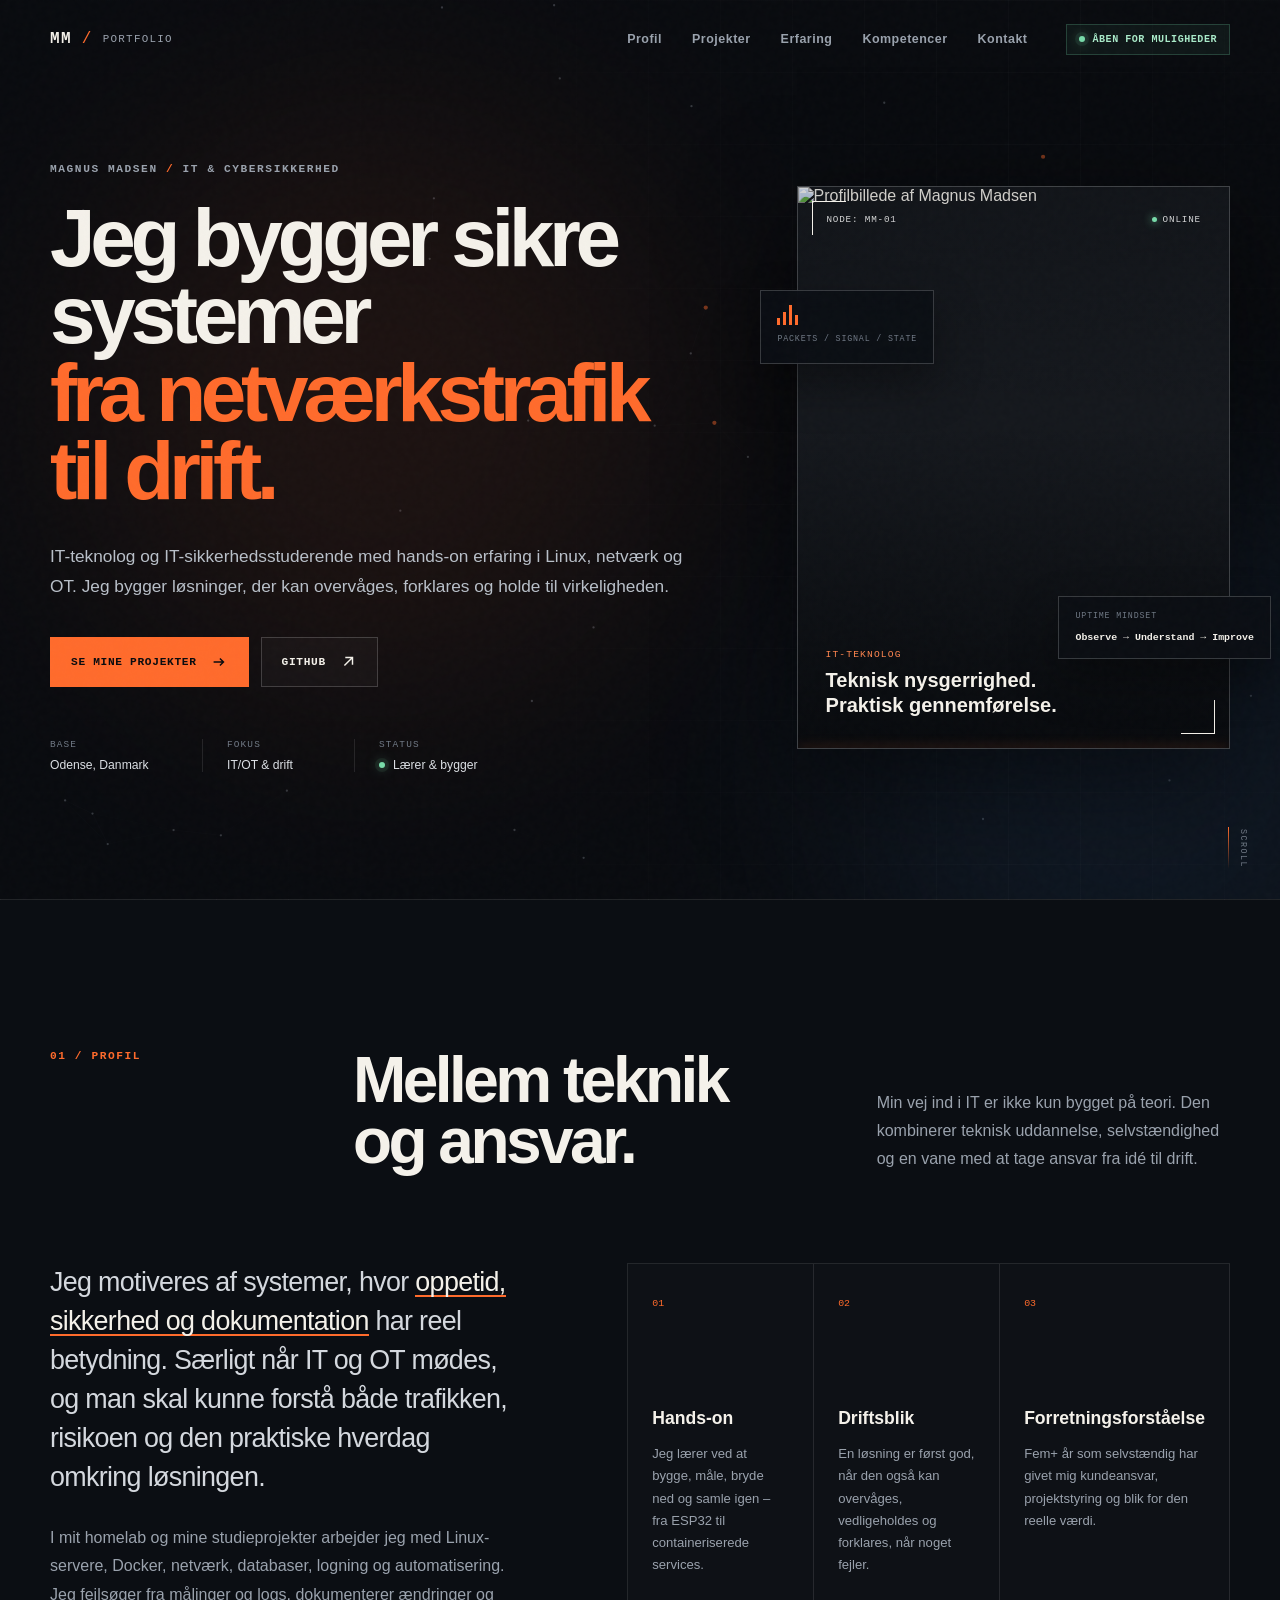
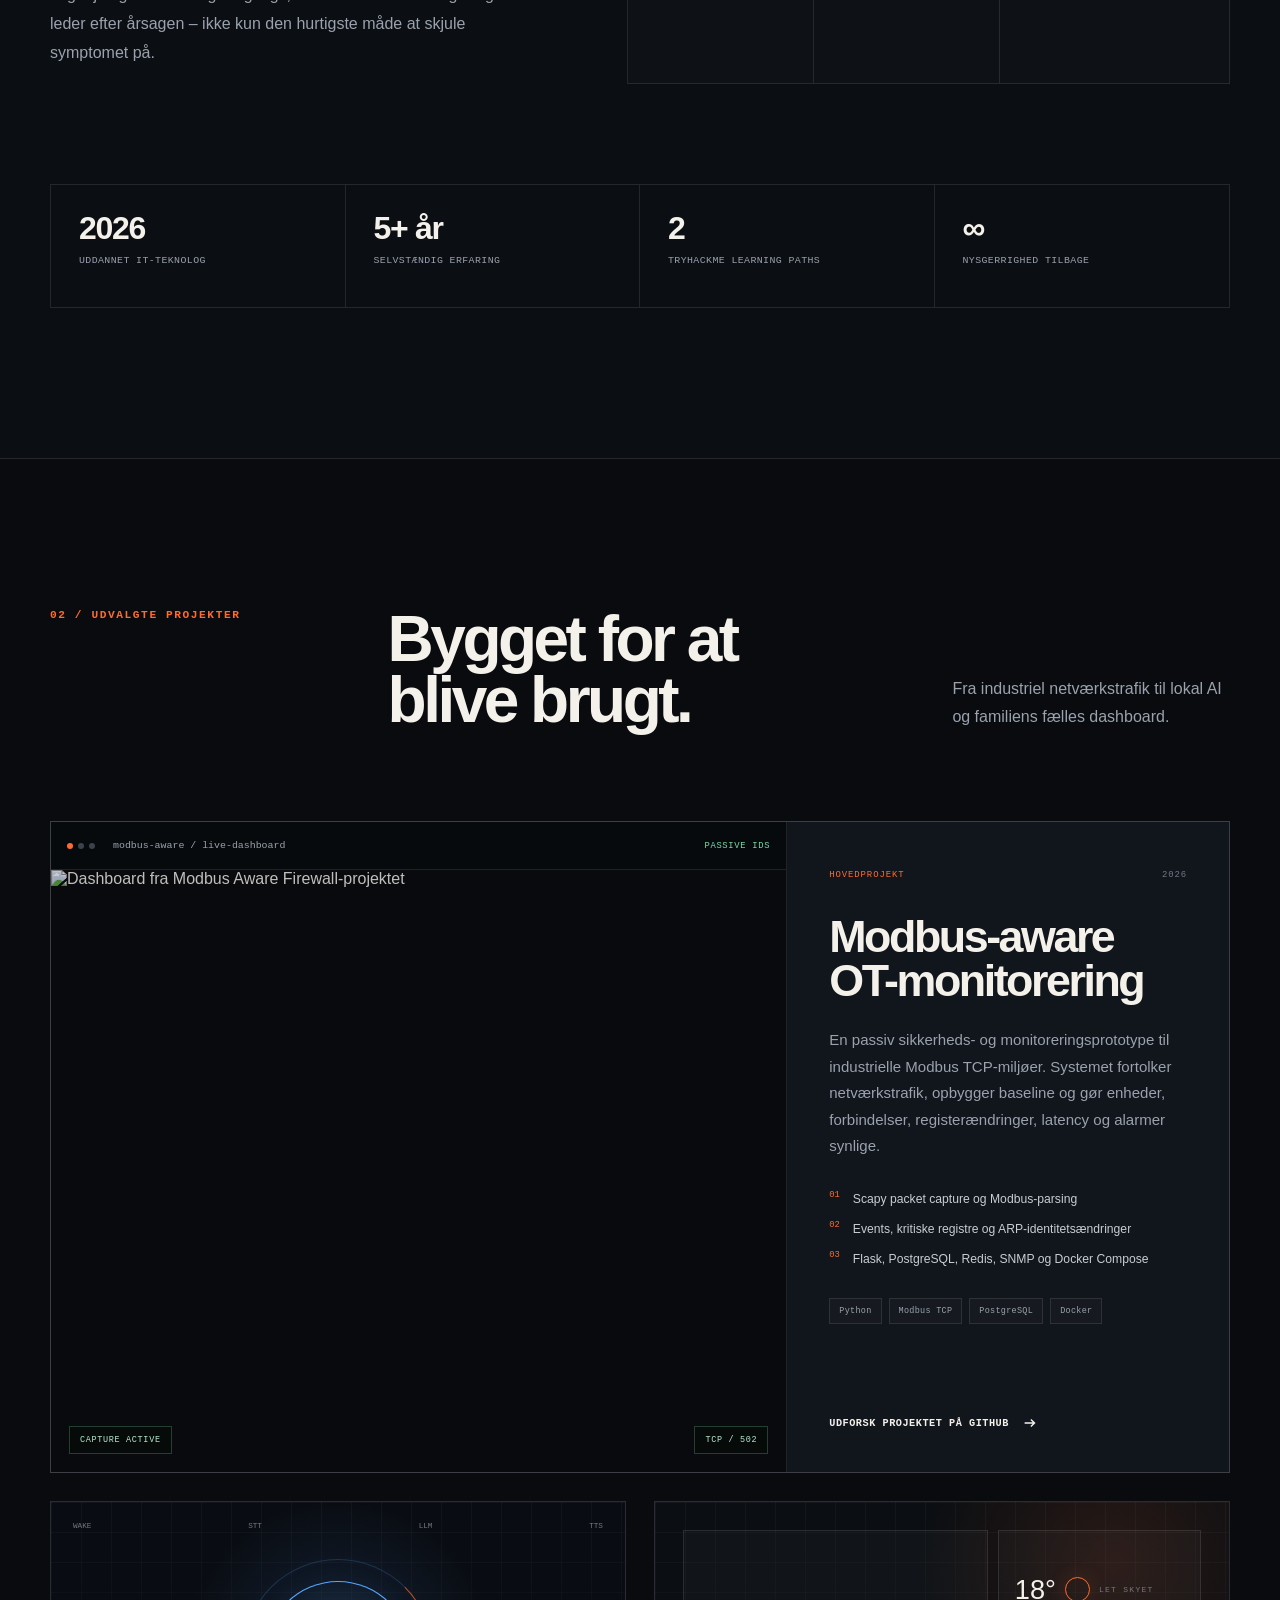
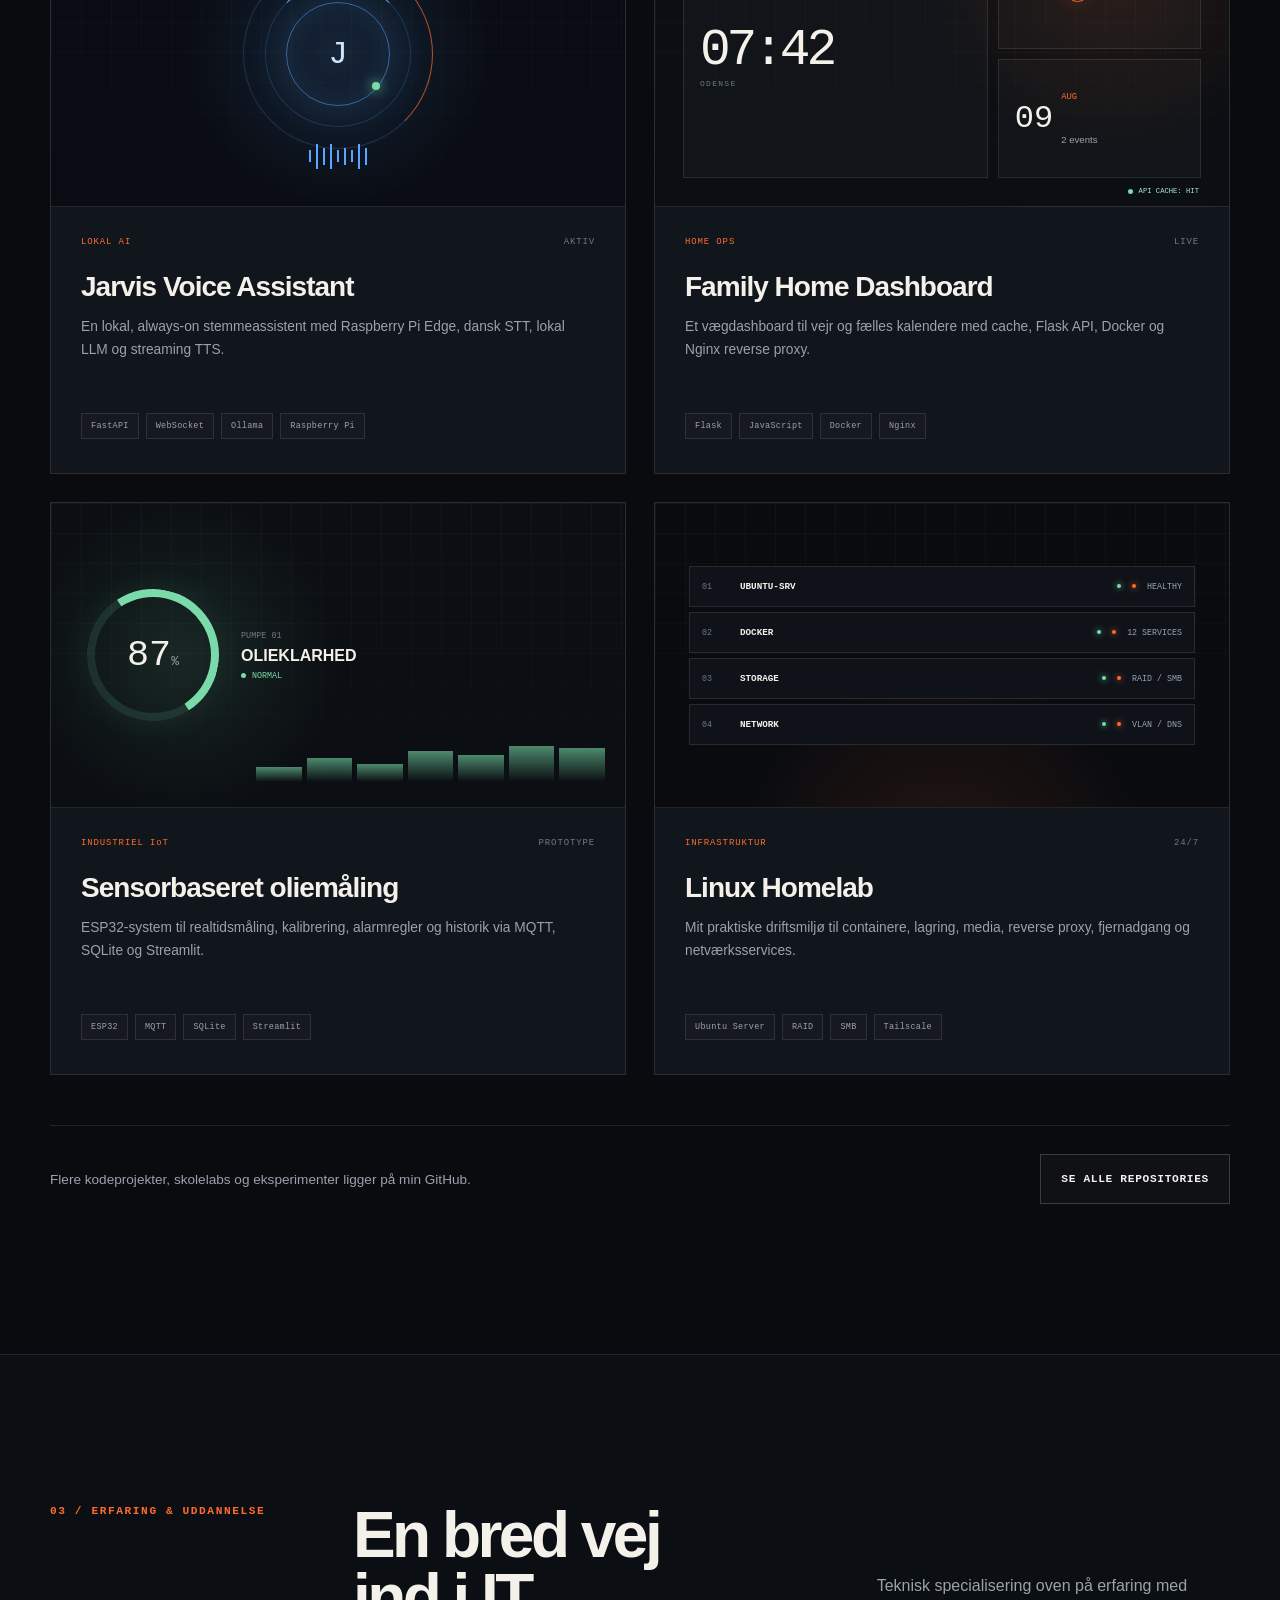
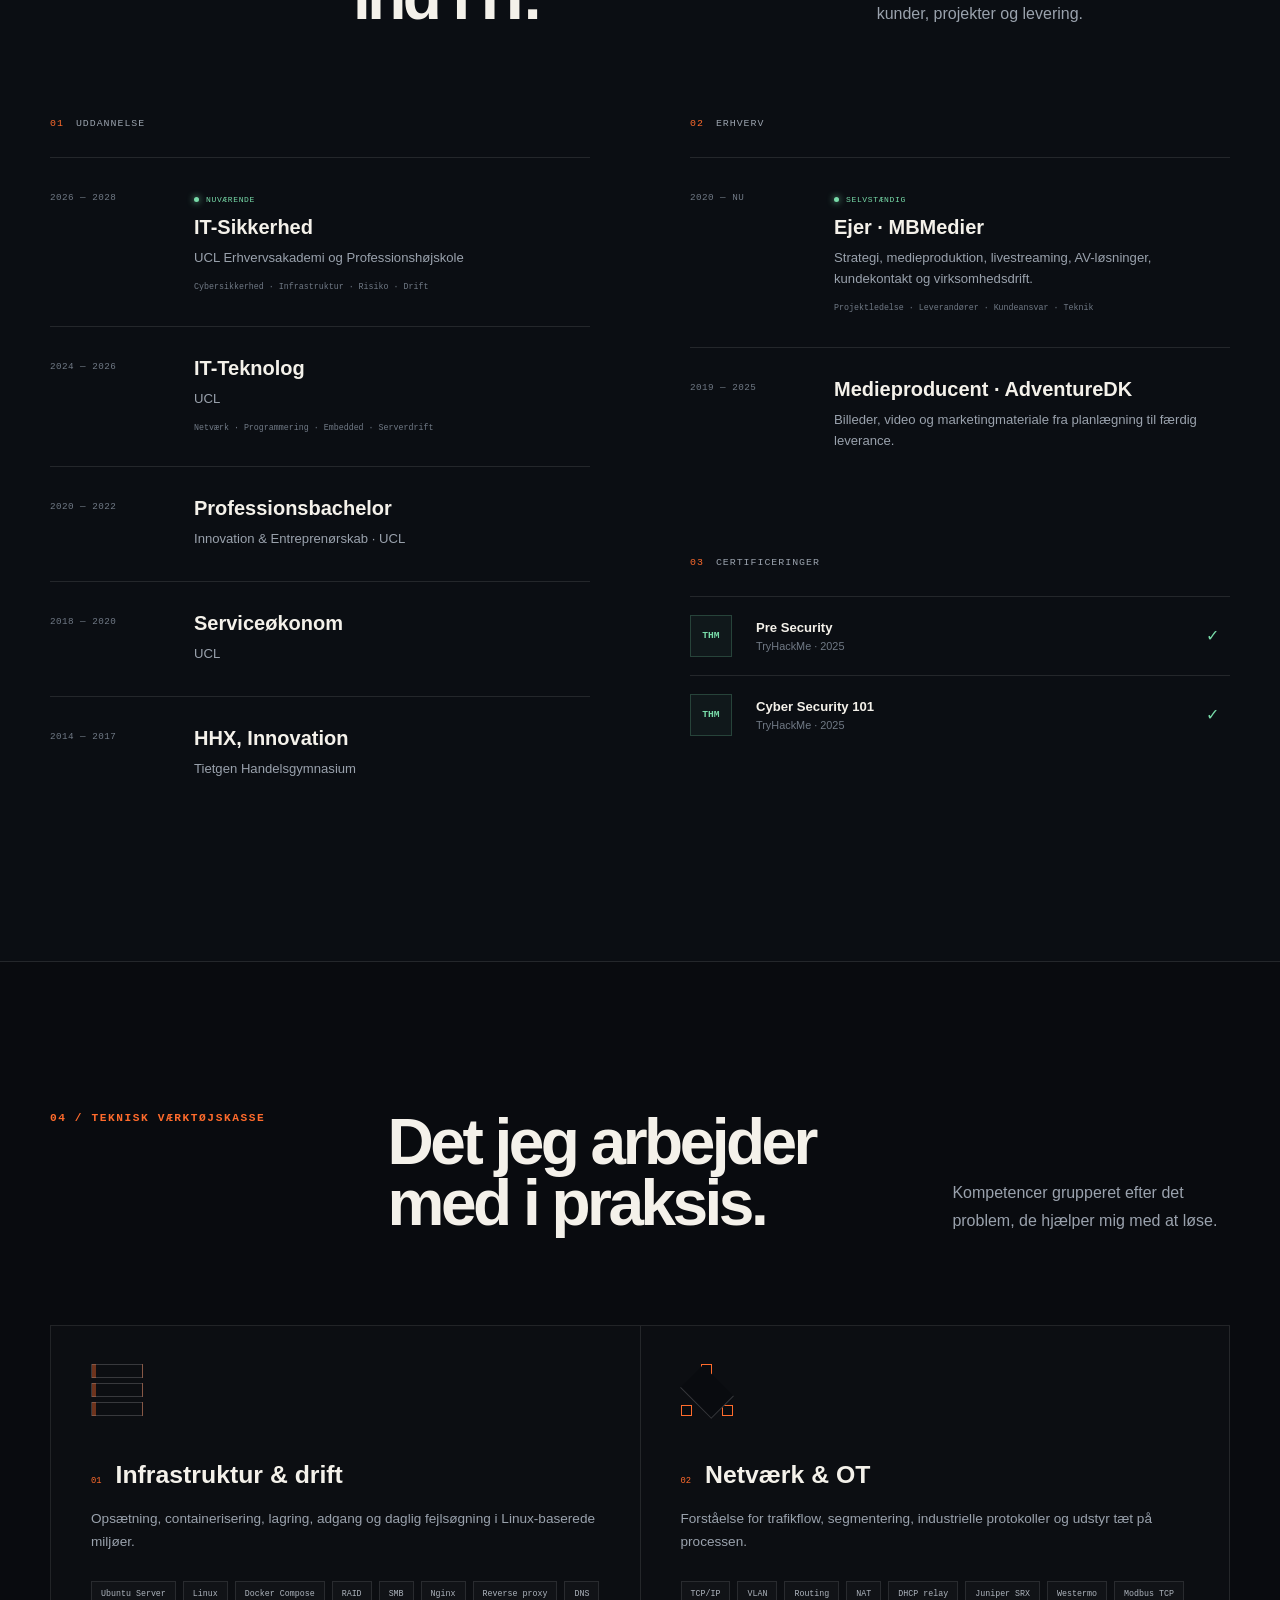
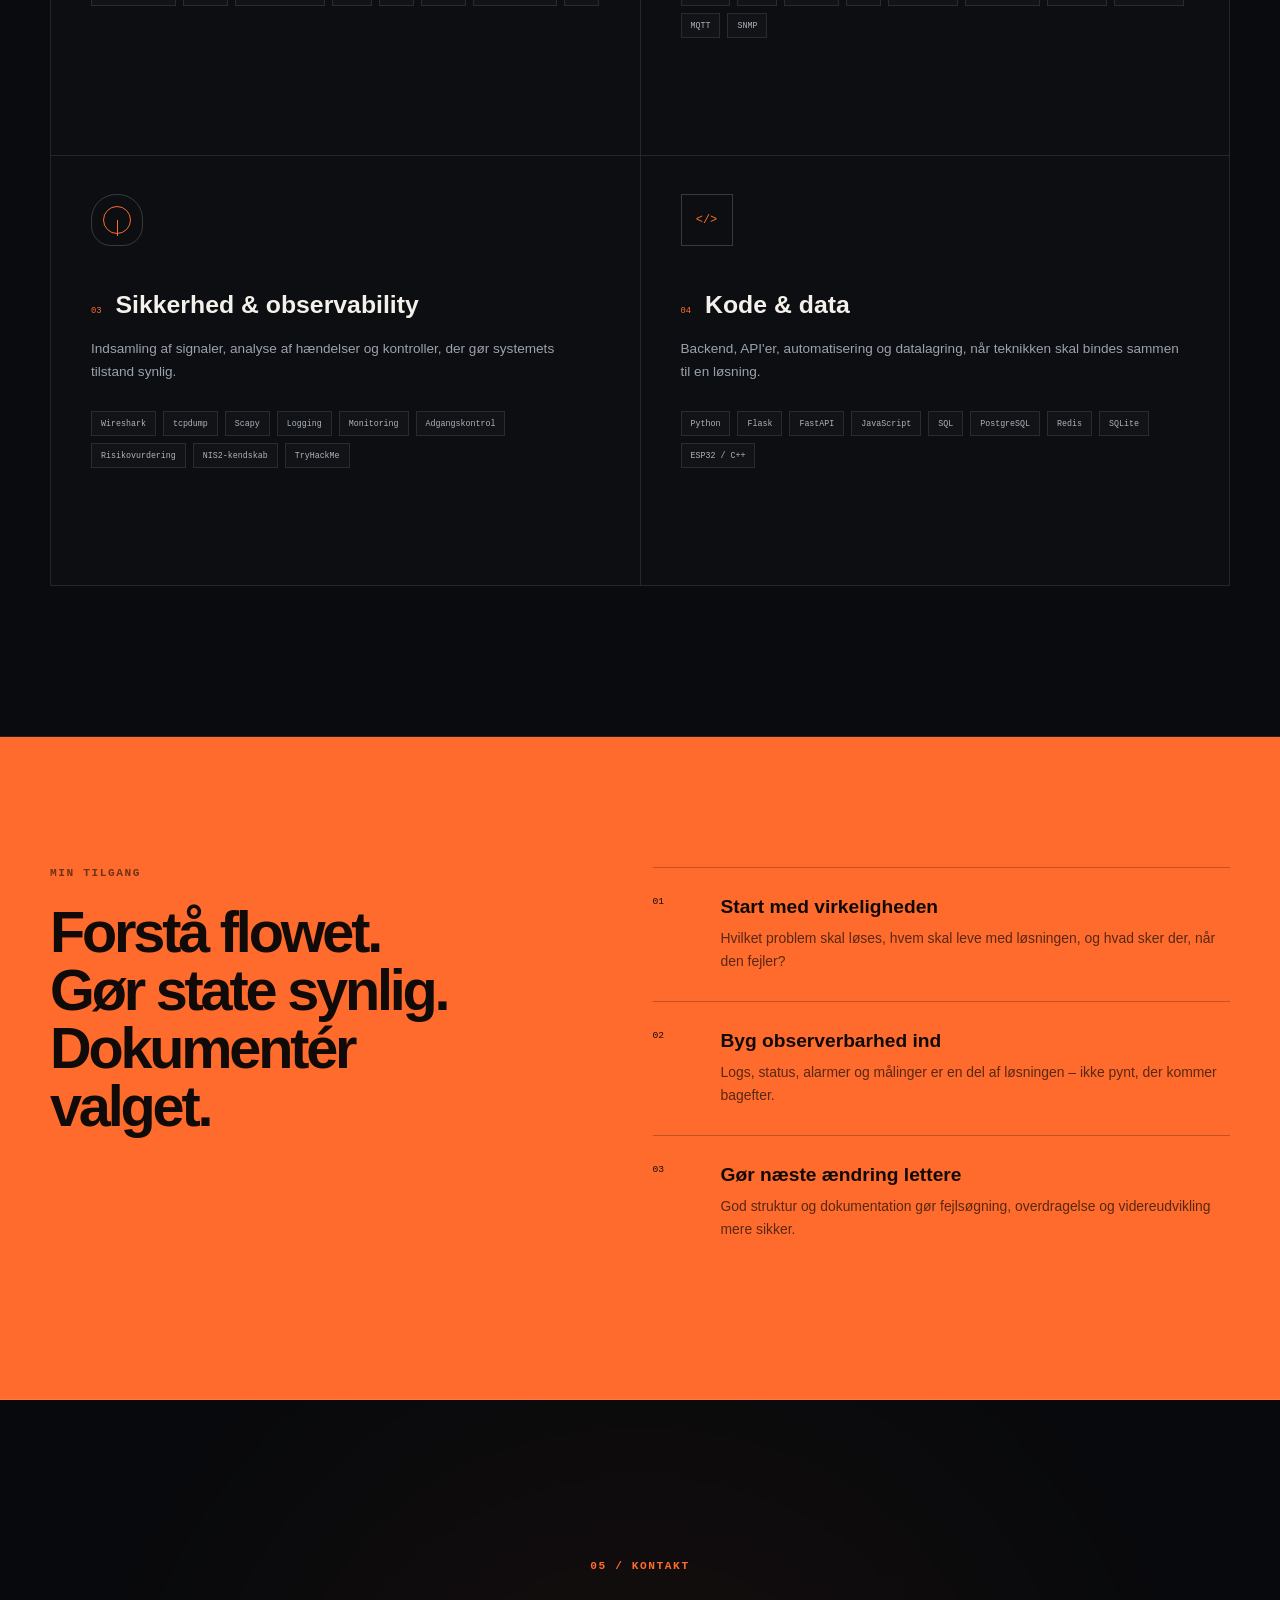
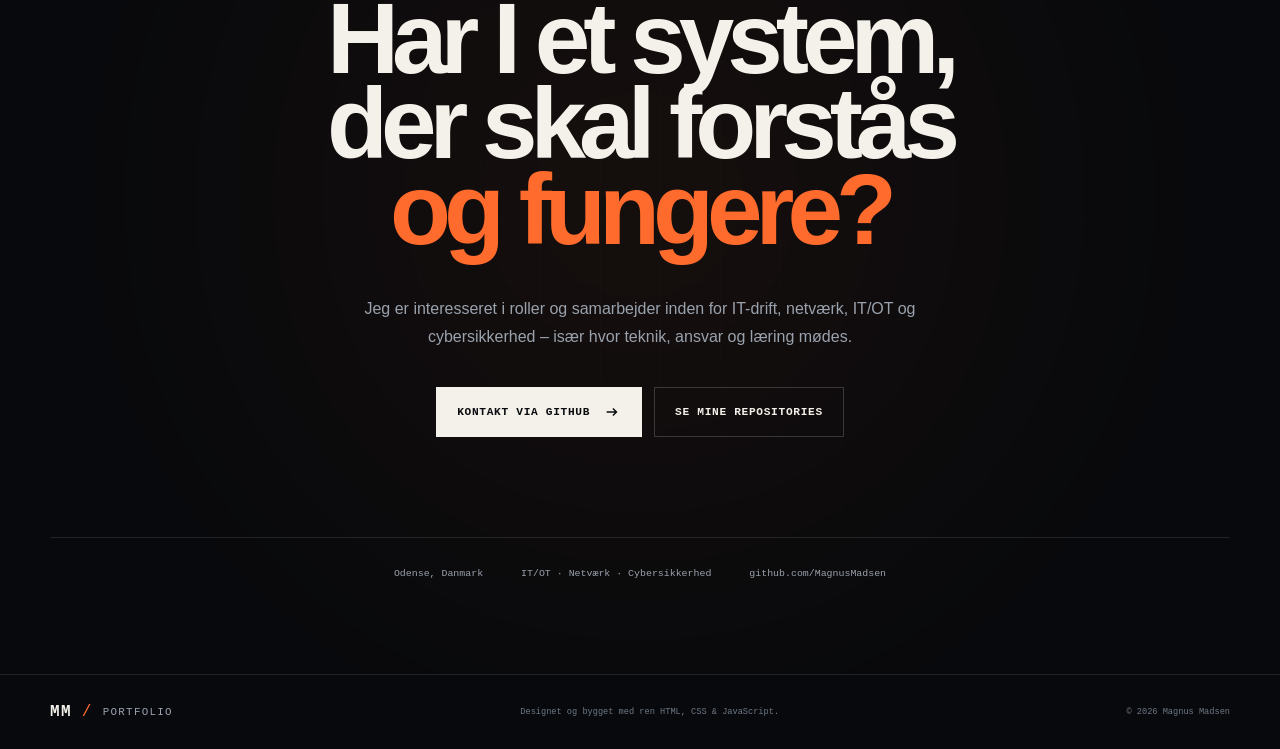
==== index.html @ da411fc3 "Byg første version af CV-portfolio" ====
<!doctype html>
<html lang="da">
  <head>
    <meta charset="UTF-8">
    <meta name="viewport" content="width=device-width, initial-scale=1.0">
    <meta name="theme-color" content="#090b0f">
    <meta name="description" content="Magnus Madsen er IT-teknolog og IT-sikkerhedsstuderende med fokus på IT/OT, netværk, Linux-drift og cybersikkerhed.">
    <meta name="author" content="Magnus Mathias Bøg Madsen">
    <meta name="robots" content="index, follow">
    <meta property="og:type" content="website">
    <meta property="og:locale" content="da_DK">
    <meta property="og:title" content="Magnus Madsen | IT, OT & Cybersikkerhed">
    <meta property="og:description" content="Praktisk erfaring med sikre systemer, netværk, Linux-drift, Docker og OT-monitorering.">
    <meta property="og:url" content="https://magnusmadsen.github.io/">
    <meta property="og:image" content="https://avatars.githubusercontent.com/u/40494689?v=4">
    <title>Magnus Madsen | IT, OT & Cybersikkerhed</title>
    <link rel="canonical" href="https://magnusmadsen.github.io/">
    <link rel="icon" href="favicon.svg" type="image/svg+xml">
    <link rel="manifest" href="site.webmanifest">
    <link rel="stylesheet" href="assets/css/styles.css">
    <script>document.documentElement.classList.add('js');</script>
    <script src="assets/js/main.js" defer></script>
    <script type="application/ld+json">
      {"@context":"https://schema.org","@type":"Person","name":"Magnus Mathias Bøg Madsen","url":"https://magnusmadsen.github.io/","image":"https://avatars.githubusercontent.com/u/40494689?v=4","homeLocation":{"@type":"Place","name":"Odense, Danmark"},"jobTitle":"IT-teknolog og IT-sikkerhedsstuderende","sameAs":["https://github.com/MagnusMadsen"],"knowsAbout":["IT-sikkerhed","IT/OT","Linux","Netværk","Docker","Modbus TCP","Python"]}
    </script>
  </head>
  <body>
    <a class="skip-link" href="#main-content">Gå til indhold</a>
    <div class="page-noise" aria-hidden="true"></div>
    <header class="site-header" data-header>
      <div class="shell header-inner">
        <a class="brand" href="#top" aria-label="Magnus Madsen – tilbage til toppen">
          <span class="brand-mark">MM</span><span class="brand-divider">/</span><span class="brand-label">PORTFOLIO</span>
        </a>
        <nav class="desktop-nav" aria-label="Primær navigation">
          <a href="#profil">Profil</a><a href="#projekter">Projekter</a><a href="#erfaring">Erfaring</a><a href="#kompetencer">Kompetencer</a><a href="#kontakt">Kontakt</a>
        </nav>
        <div class="header-status" aria-label="Status: Åben for relevante muligheder"><span class="status-dot"></span>Åben for muligheder</div>
        <button class="nav-toggle" type="button" aria-label="Åbn menu" aria-expanded="false" aria-controls="mobile-navigation"><span></span><span></span></button>
      </div>
      <nav class="mobile-nav" id="mobile-navigation" aria-label="Mobilnavigation">
        <a href="#profil"><span>01</span> Profil</a><a href="#projekter"><span>02</span> Projekter</a><a href="#erfaring"><span>03</span> Erfaring</a><a href="#kompetencer"><span>04</span> Kompetencer</a><a href="#kontakt"><span>05</span> Kontakt</a>
      </nav>
    </header>

    <main id="main-content">
      <section class="hero" id="top" aria-labelledby="hero-title">
        <canvas class="network-canvas" id="networkCanvas" aria-hidden="true"></canvas>
        <div class="hero-glow hero-glow-one" aria-hidden="true"></div><div class="hero-glow hero-glow-two" aria-hidden="true"></div>
        <div class="shell hero-grid">
          <div class="hero-copy">
            <p class="eyebrow reveal">MAGNUS MADSEN <span>/</span> IT & CYBERSIKKERHED</p>
            <h1 id="hero-title" class="reveal">Jeg bygger sikre systemer <span>fra netværkstrafik til drift.</span></h1>
            <p class="hero-lead reveal">IT-teknolog og IT-sikkerhedsstuderende med hands-on erfaring i Linux, netværk og OT. Jeg bygger løsninger, der kan overvåges, forklares og holde til virkeligheden.</p>
            <div class="hero-actions reveal">
              <a class="button button-primary" href="#projekter">Se mine projekter <svg viewBox="0 0 20 20" aria-hidden="true"><path d="M4 10h11M11 6l4 4-4 4"/></svg></a>
              <a class="button button-ghost" href="https://github.com/MagnusMadsen" target="_blank" rel="noopener noreferrer">GitHub <svg viewBox="0 0 20 20" aria-hidden="true"><path d="M7 5h8v8M15 5 6 14"/></svg></a>
            </div>
            <dl class="hero-facts reveal">
              <div><dt>BASE</dt><dd>Odense, Danmark</dd></div>
              <div><dt>FOKUS</dt><dd>IT/OT & drift</dd></div>
              <div><dt>STATUS</dt><dd><span class="status-dot"></span> Lærer & bygger</dd></div>
            </dl>
          </div>
          <div class="hero-visual reveal" data-tilt>
            <div class="portrait-frame">
              <div class="portrait-corners" aria-hidden="true"></div>
              <img src="https://avatars.githubusercontent.com/u/40494689?v=4" width="900" height="1200" alt="Profilbillede af Magnus Madsen">
              <div class="portrait-scan" aria-hidden="true"></div>
              <div class="portrait-topline"><span>NODE: MM-01</span><span class="online"><i></i> ONLINE</span></div>
              <div class="portrait-caption"><span>IT-TEKNOLOG</span><strong>Teknisk nysgerrighed.<br>Praktisk gennemførelse.</strong></div>
            </div>
            <div class="floating-card card-uptime" aria-hidden="true"><span>UPTIME MINDSET</span><strong>Observe → Understand → Improve</strong></div>
            <div class="floating-card card-signal" aria-hidden="true"><span class="signal-bars"><i></i><i></i><i></i><i></i></span><small>PACKETS / SIGNAL / STATE</small></div>
          </div>
        </div>
        <a class="scroll-cue" href="#profil" aria-label="Fortsæt til profil"><span>SCROLL</span><i></i></a>
      </section>

      <section class="section profile-section" id="profil" aria-labelledby="profile-title">
        <div class="shell">
          <div class="section-heading reveal">
            <p class="section-index">01 / PROFIL</p><h2 id="profile-title">Mellem teknik<br>og ansvar.</h2><p>Min vej ind i IT er ikke kun bygget på teori. Den kombinerer teknisk uddannelse, selvstændighed og en vane med at tage ansvar fra idé til drift.</p>
          </div>
          <div class="profile-layout">
            <div class="profile-statement reveal">
              <p class="large-copy">Jeg motiveres af systemer, hvor <em>oppetid, sikkerhed og dokumentation</em> har reel betydning. Særligt når IT og OT mødes, og man skal kunne forstå både trafikken, risikoen og den praktiske hverdag omkring løsningen.</p>
              <p>I mit homelab og mine studieprojekter arbejder jeg med Linux-servere, Docker, netværk, databaser, logning og automatisering. Jeg fejlsøger fra målinger og logs, dokumenterer ændringer og leder efter årsagen – ikke kun den hurtigste måde at skjule symptomet på.</p>
            </div>
            <div class="value-grid">
              <article class="value-card reveal"><span class="value-number">01</span><h3>Hands-on</h3><p>Jeg lærer ved at bygge, måle, bryde ned og samle igen – fra ESP32 til containeriserede services.</p></article>
              <article class="value-card reveal"><span class="value-number">02</span><h3>Driftsblik</h3><p>En løsning er først god, når den også kan overvåges, vedligeholdes og forklares, når noget fejler.</p></article>
              <article class="value-card reveal"><span class="value-number">03</span><h3>Forretningsforståelse</h3><p>Fem+ år som selvstændig har givet mig kundeansvar, projektstyring og blik for den reelle værdi.</p></article>
            </div>
          </div>
          <dl class="signal-strip reveal" aria-label="Nøgletal">
            <div><dt>2026</dt><dd>Uddannet IT-teknolog</dd></div><div><dt>5+ år</dt><dd>Selvstændig erfaring</dd></div><div><dt>2</dt><dd>TryHackMe learning paths</dd></div><div><dt>∞</dt><dd>Nysgerrighed tilbage</dd></div>
          </dl>
        </div>
      </section>

      <section class="section projects-section" id="projekter" aria-labelledby="projects-title">
        <div class="shell">
          <div class="section-heading compact reveal"><p class="section-index">02 / UDVALGTE PROJEKTER</p><h2 id="projects-title">Bygget for at<br>blive brugt.</h2><p>Fra industriel netværkstrafik til lokal AI og familiens fælles dashboard.</p></div>
          <article class="featured-project reveal">
            <div class="featured-preview">
              <div class="preview-toolbar"><span><i></i><i></i><i></i></span><code>modbus-aware / live-dashboard</code><small>PASSIVE IDS</small></div>
              <img src="https://raw.githubusercontent.com/MagnusMadsen/Modbus_aware_firewall/main/docs/images/dashboard_overview.png" alt="Dashboard fra Modbus Aware Firewall-projektet" loading="lazy">
              <div class="preview-overlay" aria-hidden="true"><span>CAPTURE ACTIVE</span><span>TCP / 502</span></div>
            </div>
            <div class="featured-copy">
              <div class="project-meta"><span>HOVEDPROJEKT</span><span>2026</span></div>
              <h3>Modbus-aware<br>OT-monitorering</h3>
              <p>En passiv sikkerheds- og monitoreringsprototype til industrielle Modbus TCP-miljøer. Systemet fortolker netværkstrafik, opbygger baseline og gør enheder, forbindelser, registerændringer, latency og alarmer synlige.</p>
              <ul class="project-highlights"><li><span>01</span> Scapy packet capture og Modbus-parsing</li><li><span>02</span> Events, kritiske registre og ARP-identitetsændringer</li><li><span>03</span> Flask, PostgreSQL, Redis, SNMP og Docker Compose</li></ul>
              <div class="tag-row" aria-label="Teknologier"><span>Python</span><span>Modbus TCP</span><span>PostgreSQL</span><span>Docker</span></div>
              <a class="text-link" href="https://github.com/MagnusMadsen/Modbus_aware_firewall" target="_blank" rel="noopener noreferrer">Udforsk projektet på GitHub <svg viewBox="0 0 20 20" aria-hidden="true"><path d="M4 10h11M11 6l4 4-4 4"/></svg></a>
            </div>
          </article>

          <div class="project-grid">
            <article class="project-card project-jarvis reveal" data-tilt>
              <div class="project-visual jarvis-visual" aria-hidden="true"><div class="jarvis-core"><span>J</span><i></i></div><div class="waveform"><i></i><i></i><i></i><i></i><i></i><i></i><i></i><i></i><i></i></div><div class="flow-labels"><span>WAKE</span><span>STT</span><span>LLM</span><span>TTS</span></div></div>
              <div class="project-card-copy"><div class="project-meta"><span>LOKAL AI</span><span>AKTIV</span></div><h3>Jarvis Voice Assistant</h3><p>En lokal, always-on stemmeassistent med Raspberry Pi Edge, dansk STT, lokal LLM og streaming TTS.</p><div class="tag-row"><span>FastAPI</span><span>WebSocket</span><span>Ollama</span><span>Raspberry Pi</span></div></div>
            </article>
            <article class="project-card project-dashboard reveal" data-tilt>
              <div class="project-visual dashboard-visual" aria-hidden="true"><div class="mini-time"><strong>07:42</strong><span>ODENSE</span></div><div class="mini-weather"><span>18°</span><i></i><small>LET SKYET</small></div><div class="mini-calendar"><b>09</b><span>AUG</span><em>2 events</em></div><div class="mini-status"><i></i> API CACHE: HIT</div></div>
              <div class="project-card-copy"><div class="project-meta"><span>HOME OPS</span><span>LIVE</span></div><h3>Family Home Dashboard</h3><p>Et vægdashboard til vejr og fælles kalendere med cache, Flask API, Docker og Nginx reverse proxy.</p><div class="tag-row"><span>Flask</span><span>JavaScript</span><span>Docker</span><span>Nginx</span></div></div>
            </article>
            <article class="project-card project-sensor reveal" data-tilt>
              <div class="project-visual sensor-visual" aria-hidden="true"><div class="sensor-ring"><span>87<small>%</small></span></div><div class="sensor-copy"><small>PUMPE 01</small><strong>OLIEKLARHED</strong><em><i></i> NORMAL</em></div><div class="sensor-chart"><i></i><i></i><i></i><i></i><i></i><i></i><i></i></div></div>
              <div class="project-card-copy"><div class="project-meta"><span>INDUSTRIEL IoT</span><span>PROTOTYPE</span></div><h3>Sensorbaseret oliemåling</h3><p>ESP32-system til realtidsmåling, kalibrering, alarmregler og historik via MQTT, SQLite og Streamlit.</p><div class="tag-row"><span>ESP32</span><span>MQTT</span><span>SQLite</span><span>Streamlit</span></div></div>
            </article>
            <article class="project-card project-homelab reveal" data-tilt>
              <div class="project-visual homelab-visual" aria-hidden="true"><div class="rack-row"><span>01</span><b>UBUNTU-SRV</b><i></i><i></i><em>HEALTHY</em></div><div class="rack-row"><span>02</span><b>DOCKER</b><i></i><i></i><em>12 SERVICES</em></div><div class="rack-row"><span>03</span><b>STORAGE</b><i></i><i></i><em>RAID / SMB</em></div><div class="rack-row"><span>04</span><b>NETWORK</b><i></i><i></i><em>VLAN / DNS</em></div></div>
              <div class="project-card-copy"><div class="project-meta"><span>INFRASTRUKTUR</span><span>24/7</span></div><h3>Linux Homelab</h3><p>Mit praktiske driftsmiljø til containere, lagring, media, reverse proxy, fjernadgang og netværksservices.</p><div class="tag-row"><span>Ubuntu Server</span><span>RAID</span><span>SMB</span><span>Tailscale</span></div></div>
            </article>
          </div>
          <div class="projects-footer reveal"><p>Flere kodeprojekter, skolelabs og eksperimenter ligger på min GitHub.</p><a class="button button-ghost" href="https://github.com/MagnusMadsen?tab=repositories" target="_blank" rel="noopener noreferrer">Se alle repositories</a></div>
        </div>
      </section>

      <section class="section experience-section" id="erfaring" aria-labelledby="experience-title">
        <div class="shell">
          <div class="section-heading reveal"><p class="section-index">03 / ERFARING & UDDANNELSE</p><h2 id="experience-title">En bred vej<br>ind i IT.</h2><p>Teknisk specialisering oven på erfaring med kunder, projekter og levering.</p></div>
          <div class="timeline-layout">
            <div class="timeline-column">
              <div class="timeline-label reveal"><span>01</span> UDDANNELSE</div>
              <article class="timeline-item current reveal"><div class="timeline-date">2026 — 2028</div><div><span class="current-badge"><i></i> NUVÆRENDE</span><h3>IT-Sikkerhed</h3><p>UCL Erhvervsakademi og Professionshøjskole</p><small>Cybersikkerhed · Infrastruktur · Risiko · Drift</small></div></article>
              <article class="timeline-item reveal"><div class="timeline-date">2024 — 2026</div><div><h3>IT-Teknolog</h3><p>UCL</p><small>Netværk · Programmering · Embedded · Serverdrift</small></div></article>
              <article class="timeline-item reveal"><div class="timeline-date">2020 — 2022</div><div><h3>Professionsbachelor</h3><p>Innovation & Entreprenørskab · UCL</p></div></article>
              <article class="timeline-item reveal"><div class="timeline-date">2018 — 2020</div><div><h3>Serviceøkonom</h3><p>UCL</p></div></article>
              <article class="timeline-item reveal"><div class="timeline-date">2014 — 2017</div><div><h3>HHX, Innovation</h3><p>Tietgen Handelsgymnasium</p></div></article>
            </div>
            <div class="timeline-column">
              <div class="timeline-label reveal"><span>02</span> ERHVERV</div>
              <article class="timeline-item current reveal"><div class="timeline-date">2020 — NU</div><div><span class="current-badge"><i></i> SELVSTÆNDIG</span><h3>Ejer · MBMedier</h3><p>Strategi, medieproduktion, livestreaming, AV-løsninger, kundekontakt og virksomhedsdrift.</p><small>Projektledelse · Leverandører · Kundeansvar · Teknik</small></div></article>
              <article class="timeline-item reveal"><div class="timeline-date">2019 — 2025</div><div><h3>Medieproducent · AdventureDK</h3><p>Billeder, video og marketingmateriale fra planlægning til færdig leverance.</p></div></article>
              <div class="certifications reveal"><div class="timeline-label"><span>03</span> CERTIFICERINGER</div><div class="cert-card"><div class="cert-icon">THM</div><div><strong>Pre Security</strong><span>TryHackMe · 2025</span></div><i>✓</i></div><div class="cert-card"><div class="cert-icon">THM</div><div><strong>Cyber Security 101</strong><span>TryHackMe · 2025</span></div><i>✓</i></div></div>
            </div>
          </div>
        </div>
      </section>

      <section class="section skills-section" id="kompetencer" aria-labelledby="skills-title">
        <div class="shell">
          <div class="section-heading compact reveal"><p class="section-index">04 / TEKNISK VÆRKTØJSKASSE</p><h2 id="skills-title">Det jeg arbejder<br>med i praksis.</h2><p>Kompetencer grupperet efter det problem, de hjælper mig med at løse.</p></div>
          <div class="skills-grid">
            <article class="skill-group reveal"><div class="skill-icon infrastructure-icon" aria-hidden="true"><i></i><i></i><i></i></div><div><span class="skill-index">01</span><h3>Infrastruktur & drift</h3></div><p>Opsætning, containerisering, lagring, adgang og daglig fejlsøgning i Linux-baserede miljøer.</p><div class="skills-list"><span>Ubuntu Server</span><span>Linux</span><span>Docker Compose</span><span>RAID</span><span>SMB</span><span>Nginx</span><span>Reverse proxy</span><span>DNS</span></div></article>
            <article class="skill-group reveal"><div class="skill-icon network-icon" aria-hidden="true"><i></i><i></i><i></i><i></i></div><div><span class="skill-index">02</span><h3>Netværk & OT</h3></div><p>Forståelse for trafikflow, segmentering, industrielle protokoller og udstyr tæt på processen.</p><div class="skills-list"><span>TCP/IP</span><span>VLAN</span><span>Routing</span><span>NAT</span><span>DHCP relay</span><span>Juniper SRX</span><span>Westermo</span><span>Modbus TCP</span><span>MQTT</span><span>SNMP</span></div></article>
            <article class="skill-group reveal"><div class="skill-icon security-icon" aria-hidden="true"><i></i></div><div><span class="skill-index">03</span><h3>Sikkerhed & observability</h3></div><p>Indsamling af signaler, analyse af hændelser og kontroller, der gør systemets tilstand synlig.</p><div class="skills-list"><span>Wireshark</span><span>tcpdump</span><span>Scapy</span><span>Logging</span><span>Monitoring</span><span>Adgangskontrol</span><span>Risikovurdering</span><span>NIS2-kendskab</span><span>TryHackMe</span></div></article>
            <article class="skill-group reveal"><div class="skill-icon code-icon" aria-hidden="true">&lt;/&gt;</div><div><span class="skill-index">04</span><h3>Kode & data</h3></div><p>Backend, API'er, automatisering og datalagring, når teknikken skal bindes sammen til en løsning.</p><div class="skills-list"><span>Python</span><span>Flask</span><span>FastAPI</span><span>JavaScript</span><span>SQL</span><span>PostgreSQL</span><span>Redis</span><span>SQLite</span><span>ESP32 / C++</span></div></article>
          </div>
        </div>
      </section>

      <section class="principles" aria-labelledby="principles-title"><div class="shell principles-grid"><div class="principles-copy reveal"><p class="section-index">MIN TILGANG</p><h2 id="principles-title">Forstå flowet.<br>Gør state synlig.<br>Dokumentér valget.</h2></div><ol class="principles-list"><li class="reveal"><span>01</span><div><h3>Start med virkeligheden</h3><p>Hvilket problem skal løses, hvem skal leve med løsningen, og hvad sker der, når den fejler?</p></div></li><li class="reveal"><span>02</span><div><h3>Byg observerbarhed ind</h3><p>Logs, status, alarmer og målinger er en del af løsningen – ikke pynt, der kommer bagefter.</p></div></li><li class="reveal"><span>03</span><div><h3>Gør næste ændring lettere</h3><p>God struktur og dokumentation gør fejlsøgning, overdragelse og videreudvikling mere sikker.</p></div></li></ol></div></section>

      <section class="contact-section" id="kontakt" aria-labelledby="contact-title">
        <div class="contact-grid-bg" aria-hidden="true"></div><div class="shell contact-inner"><p class="section-index reveal">05 / KONTAKT</p><h2 id="contact-title" class="reveal">Har I et system,<br>der skal forstås<br><span>og fungere?</span></h2><p class="contact-lead reveal">Jeg er interesseret i roller og samarbejder inden for IT-drift, netværk, IT/OT og cybersikkerhed – især hvor teknik, ansvar og læring mødes.</p><div class="contact-actions reveal"><a class="button button-light" href="https://github.com/MagnusMadsen" target="_blank" rel="noopener noreferrer">Kontakt via GitHub <svg viewBox="0 0 20 20" aria-hidden="true"><path d="M4 10h11M11 6l4 4-4 4"/></svg></a><a class="button button-outline-light" href="https://github.com/MagnusMadsen?tab=repositories" target="_blank" rel="noopener noreferrer">Se mine repositories</a></div><div class="contact-details reveal"><span>Odense, Danmark</span><span>IT/OT · Netværk · Cybersikkerhed</span><a href="https://github.com/MagnusMadsen" target="_blank" rel="noopener noreferrer">github.com/MagnusMadsen</a></div></div>
      </section>
    </main>
    <footer class="site-footer"><div class="shell"><a class="brand" href="#top"><span class="brand-mark">MM</span><span class="brand-divider">/</span><span class="brand-label">PORTFOLIO</span></a><p>Designet og bygget med ren HTML, CSS & JavaScript.</p><p>© <span data-year>2026</span> Magnus Madsen</p></div></footer>
  </body>
</html>
---- assets/css/styles.css ----
:root {
  --bg:#090b0f; --bg-soft:#0d1016; --panel:#11151c; --panel-2:#151a22;
  --line:rgba(255,255,255,.1); --line-strong:rgba(255,255,255,.18);
  --text:#f4f1ea; --muted:#9aa2ad; --muted-2:#707985;
  --orange:#ff6b2c; --orange-bright:#ff864f; --blue:#58a6ff; --green:#78dba9;
  --shell:min(1180px,calc(100vw - 48px));
  --sans:Inter,ui-sans-serif,-apple-system,BlinkMacSystemFont,"Segoe UI",sans-serif;
  --mono:"SFMono-Regular",Consolas,"Liberation Mono",monospace;
  --ease:cubic-bezier(.2,.75,.25,1);
}
*,*::before,*::after{box-sizing:border-box}
html{scroll-behavior:smooth;background:var(--bg)}
body{margin:0;min-width:320px;color:var(--text);background:var(--bg);font-family:var(--sans);-webkit-font-smoothing:antialiased;text-rendering:optimizeLegibility;overflow-x:hidden}
body.nav-open{overflow:hidden} img{display:block;max-width:100%} a{color:inherit;text-decoration:none} button{color:inherit;font:inherit} ::selection{color:#08090c;background:var(--orange)}
.shell{width:var(--shell);margin-inline:auto}
.skip-link{position:fixed;z-index:999;top:12px;left:12px;padding:12px 16px;color:#090b0f;background:var(--orange);transform:translateY(-150%);transition:transform 180ms ease}
.skip-link:focus{transform:translateY(0)}
.page-noise{position:fixed;inset:0;z-index:100;pointer-events:none;opacity:.025;background-image:url("data:image/svg+xml,%3Csvg viewBox='0 0 160 160' xmlns='http://www.w3.org/2000/svg'%3E%3Cfilter id='n'%3E%3CfeTurbulence type='fractalNoise' baseFrequency='.9' numOctaves='3' stitchTiles='stitch'/%3E%3C/filter%3E%3Crect width='100%25' height='100%25' filter='url(%23n)' opacity='.75'/%3E%3C/svg%3E")}

/* Navigation */
.site-header{position:fixed;inset:0 0 auto;z-index:80;border-bottom:1px solid transparent;transition:background 240ms ease,border-color 240ms ease}
.site-header.is-scrolled{border-bottom-color:var(--line);background:rgba(9,11,15,.82);backdrop-filter:blur(18px)}
.header-inner{height:78px;display:flex;align-items:center;gap:38px}
.brand{display:inline-flex;align-items:center;gap:10px;font-family:var(--mono);letter-spacing:.08em}
.brand-mark{font-weight:800}.brand-divider{color:var(--orange)}.brand-label{font-size:.68rem;color:var(--muted)}
.desktop-nav{display:flex;align-items:center;gap:30px;margin-left:auto}
.desktop-nav a{position:relative;padding:28px 0;color:var(--muted);font-size:.78rem;font-weight:650;letter-spacing:.04em;transition:color 180ms ease}
.desktop-nav a::after{content:"";position:absolute;right:0;bottom:19px;left:0;height:1px;background:var(--orange);transform:scaleX(0);transform-origin:left;transition:transform 200ms var(--ease)}
.desktop-nav a:hover,.desktop-nav a.active{color:var(--text)}.desktop-nav a:hover::after,.desktop-nav a.active::after{transform:scaleX(1)}
.header-status{display:inline-flex;align-items:center;gap:8px;padding:9px 12px;border:1px solid rgba(120,219,169,.22);color:#a9eac9;background:rgba(120,219,169,.06);font:600 .63rem var(--mono);letter-spacing:.05em;text-transform:uppercase}
.status-dot{width:6px;height:6px;border-radius:50%;background:var(--green);box-shadow:0 0 0 4px rgba(120,219,169,.08),0 0 12px rgba(120,219,169,.65)}
.nav-toggle{display:none;width:42px;height:42px;border:1px solid var(--line);background:transparent;cursor:pointer}
.nav-toggle span{display:block;width:18px;height:1px;margin:5px auto;background:var(--text);transition:transform 200ms ease}.mobile-nav{display:none}

/* Hero */
.hero{position:relative;min-height:900px;height:100svh;overflow:hidden;border-bottom:1px solid var(--line);background:linear-gradient(rgba(255,255,255,.025) 1px,transparent 1px),linear-gradient(90deg,rgba(255,255,255,.025) 1px,transparent 1px);background-size:72px 72px}
.hero::before{content:"";position:absolute;inset:0;background:linear-gradient(90deg,rgba(9,11,15,.98) 0%,rgba(9,11,15,.86) 44%,rgba(9,11,15,.28) 80%,rgba(9,11,15,.8) 100%)}
.network-canvas{position:absolute;inset:0;width:100%;height:100%;opacity:.62}
.hero-glow{position:absolute;width:600px;height:600px;border-radius:50%;filter:blur(120px);opacity:.08;pointer-events:none}.hero-glow-one{top:12%;left:6%;background:var(--orange)}.hero-glow-two{right:-12%;bottom:-20%;background:var(--blue)}
.hero-grid{position:relative;z-index:2;display:grid;grid-template-columns:minmax(0,1.07fr) minmax(380px,.72fr);gap:clamp(60px,8vw,130px);align-items:center;min-height:100%;padding-block:118px 82px}
.hero-copy{max-width:760px}.eyebrow,.section-index{margin:0 0 24px;color:var(--muted);font:600 .7rem var(--mono);letter-spacing:.14em;text-transform:uppercase}.eyebrow span{color:var(--orange)}
.hero h1{max-width:820px;margin:0;font-size:clamp(3.6rem,6.4vw,6.7rem);font-weight:720;letter-spacing:-.065em;line-height:.95}.hero h1 span{display:block;color:var(--orange)}
.hero-lead{max-width:660px;margin:32px 0 0;color:#b9c0c9;font-size:clamp(1rem,1.35vw,1.22rem);line-height:1.72}
.hero-actions{display:flex;flex-wrap:wrap;gap:12px;margin-top:36px}
.button{display:inline-flex;min-height:50px;align-items:center;justify-content:center;gap:13px;padding:0 20px;border:1px solid transparent;font:700 .7rem var(--mono);letter-spacing:.06em;text-transform:uppercase;transition:color 180ms ease,background 180ms ease,border-color 180ms ease,transform 180ms var(--ease)}
.button:hover{transform:translateY(-2px)}.button svg,.text-link svg{width:18px;fill:none;stroke:currentColor;stroke-width:1.6}.button-primary{color:#090b0f;background:var(--orange)}.button-primary:hover{background:var(--orange-bright)}.button-ghost{border-color:var(--line-strong);background:rgba(255,255,255,.025)}.button-ghost:hover{border-color:rgba(255,107,44,.55);background:rgba(255,107,44,.07)}
.hero-facts{display:flex;gap:0;margin:52px 0 0;padding:0}.hero-facts>div{min-width:152px;padding:0 24px;border-left:1px solid var(--line)}.hero-facts>div:first-child{padding-left:0;border-left:0}.hero-facts dt{margin-bottom:8px;color:var(--muted-2);font:400 .59rem var(--mono);letter-spacing:.12em}.hero-facts dd{display:flex;align-items:center;gap:8px;margin:0;color:#dce0e5;font-size:.76rem}
.hero-visual{position:relative;justify-self:end;width:min(100%,445px);perspective:1000px}
.portrait-frame{position:relative;aspect-ratio:.77;overflow:hidden;border:1px solid rgba(255,255,255,.18);background:#15181d;box-shadow:0 30px 100px rgba(0,0,0,.5);transform:rotateY(var(--tilt-x,0deg)) rotateX(var(--tilt-y,0deg));transition:transform 250ms var(--ease)}
.portrait-frame::after{content:"";position:absolute;inset:0;background:linear-gradient(180deg,rgba(4,6,9,.18),transparent 42%,rgba(5,7,10,.82))}.portrait-frame img{width:100%;height:100%;object-fit:cover;object-position:50% 47%;filter:saturate(.82) contrast(1.06)}
.portrait-corners::before,.portrait-corners::after{content:"";position:absolute;z-index:4;width:34px;height:34px;border-color:var(--orange)}.portrait-corners::before{top:14px;left:14px;border-top:1px solid;border-left:1px solid}.portrait-corners::after{right:14px;bottom:14px;border-right:1px solid;border-bottom:1px solid}
.portrait-scan{position:absolute;z-index:3;right:0;left:0;height:1px;background:linear-gradient(90deg,transparent,rgba(255,107,44,.85),transparent);box-shadow:0 0 12px var(--orange);animation:scan 7s linear infinite}@keyframes scan{from{top:-2%}to{top:102%}}
.portrait-topline{position:absolute;z-index:5;top:27px;right:28px;left:28px;display:flex;justify-content:space-between;color:rgba(255,255,255,.82);font:400 .58rem var(--mono);letter-spacing:.09em}.portrait-topline .online{display:flex;align-items:center;gap:6px}.portrait-topline .online i{width:5px;height:5px;border-radius:50%;background:var(--green);box-shadow:0 0 8px var(--green)}
.portrait-caption{position:absolute;z-index:5;right:28px;bottom:30px;left:28px}.portrait-caption span{display:block;margin-bottom:8px;color:var(--orange-bright);font:400 .6rem var(--mono);letter-spacing:.12em}.portrait-caption strong{font-size:1.25rem;line-height:1.25}
.floating-card{position:absolute;z-index:7;padding:14px 16px;border:1px solid var(--line-strong);background:rgba(12,15,20,.91);box-shadow:0 20px 45px rgba(0,0,0,.34);backdrop-filter:blur(12px)}.card-uptime{right:-40px;bottom:90px}.card-uptime span,.card-signal small{display:block;margin-bottom:6px;color:var(--muted-2);font:400 .52rem var(--mono);letter-spacing:.1em}.card-uptime strong{font:600 .62rem var(--mono)}.card-signal{top:104px;left:-37px}
.signal-bars{display:flex;height:20px;align-items:end;gap:3px;margin-bottom:9px}.signal-bars i{width:3px;background:var(--orange);animation:signal 1.3s ease-in-out infinite alternate}.signal-bars i:nth-child(1){height:35%}.signal-bars i:nth-child(2){height:65%;animation-delay:-.4s}.signal-bars i:nth-child(3){height:100%;animation-delay:-.8s}.signal-bars i:nth-child(4){height:52%;animation-delay:-.2s}@keyframes signal{to{height:25%;opacity:.5}}
.scroll-cue{position:absolute;z-index:5;right:32px;bottom:30px;display:flex;flex-direction:column;align-items:center;gap:10px;color:var(--muted-2);font:400 .52rem var(--mono);letter-spacing:.18em;writing-mode:vertical-rl}.scroll-cue i{width:1px;height:42px;background:linear-gradient(var(--orange),transparent)}

/* Shared section structure */
.section{position:relative;padding:150px 0;border-bottom:1px solid var(--line)}
.section-heading{display:grid;grid-template-columns:.55fr 1.05fr .8fr;gap:60px;align-items:end;margin-bottom:90px}.section-heading .section-index{align-self:start;color:var(--orange)}.section-heading h2{margin:0;font-size:clamp(3rem,5vw,5.2rem);letter-spacing:-.055em;line-height:.96}.section-heading>p:last-child{margin:0;color:var(--muted);font-size:1rem;line-height:1.75}.section-heading.compact{grid-template-columns:.55fr 1fr .55fr}

/* Profile */
.profile-section{background:#0b0e13}.profile-layout{display:grid;grid-template-columns:.95fr 1.2fr;gap:100px}.profile-statement{align-self:start}.profile-statement p{color:var(--muted);font-size:1rem;line-height:1.8}.profile-statement .large-copy{margin-top:0;color:#d4d8de;font-size:clamp(1.35rem,2.1vw,2rem);line-height:1.45;letter-spacing:-.025em}.large-copy em{color:var(--text);font-style:normal;box-shadow:inset 0 -2px var(--orange)}
.value-grid{display:grid;grid-template-columns:repeat(3,1fr);border-top:1px solid var(--line);border-left:1px solid var(--line)}.value-card{min-height:290px;padding:28px 24px;border-right:1px solid var(--line);border-bottom:1px solid var(--line);background:rgba(255,255,255,.012);transition:background 180ms ease,transform 180ms var(--ease)}.value-card:hover{z-index:2;background:rgba(255,107,44,.045);transform:translateY(-5px)}.value-number{color:var(--orange);font:400 .62rem var(--mono)}.value-card h3{margin:98px 0 14px;font-size:1.1rem}.value-card p{margin:0;color:var(--muted);font-size:.82rem;line-height:1.7}
.signal-strip{display:grid;grid-template-columns:repeat(4,1fr);margin:100px 0 0;padding:0;border:1px solid var(--line)}.signal-strip div{min-height:122px;padding:25px 28px;border-right:1px solid var(--line)}.signal-strip div:last-child{border-right:0}.signal-strip dt{margin-bottom:8px;color:var(--text);font-size:2rem;font-weight:720;letter-spacing:-.04em}.signal-strip dd{margin:0;color:var(--muted);font:400 .62rem var(--mono);letter-spacing:.04em;text-transform:uppercase}

/* Projects */
.projects-section{background:var(--bg)}.featured-project{display:grid;grid-template-columns:1.25fr .75fr;min-height:650px;margin-bottom:28px;border:1px solid var(--line-strong);background:var(--panel)}.featured-preview{position:relative;min-width:0;overflow:hidden;border-right:1px solid var(--line);background:#080a0d}
.preview-toolbar{position:absolute;z-index:4;inset:0 0 auto;display:flex;height:48px;align-items:center;gap:18px;padding:0 16px;border-bottom:1px solid var(--line);background:rgba(8,10,13,.94)}.preview-toolbar>span{display:flex;gap:5px}.preview-toolbar>span i{width:6px;height:6px;border-radius:50%;background:#3b424c}.preview-toolbar>span i:first-child{background:var(--orange)}.preview-toolbar code{overflow:hidden;color:var(--muted);font-size:.62rem;text-overflow:ellipsis;white-space:nowrap}.preview-toolbar small{margin-left:auto;color:var(--green);font:400 .55rem var(--mono);letter-spacing:.08em}
.featured-preview img{width:100%;height:100%;min-height:650px;object-fit:cover;object-position:left top;padding-top:48px;filter:saturate(.78) brightness(.77) contrast(1.08);transition:filter 400ms ease,transform 700ms var(--ease)}.featured-project:hover .featured-preview img{filter:saturate(.95) brightness(.9) contrast(1.04);transform:scale(1.015)}.preview-overlay{position:absolute;z-index:5;right:18px;bottom:18px;left:18px;display:flex;justify-content:space-between;color:#b8e9cf;font:400 .53rem var(--mono);letter-spacing:.08em}.preview-overlay span{padding:8px 10px;border:1px solid rgba(120,219,169,.25);background:rgba(7,12,10,.83)}
.featured-copy{display:flex;flex-direction:column;padding:48px 42px 40px}.project-meta{display:flex;justify-content:space-between;color:var(--muted-2);font:400 .56rem var(--mono);letter-spacing:.1em}.project-meta span:first-child{color:var(--orange)}.featured-copy h3{margin:35px 0 24px;font-size:clamp(2.4rem,3.5vw,3.8rem);line-height:.98;letter-spacing:-.055em}.featured-copy>p{margin:0;color:var(--muted);font-size:.94rem;line-height:1.76}
.project-highlights{display:grid;gap:12px;margin:30px 0;padding:0;list-style:none}.project-highlights li{display:flex;gap:13px;color:#c9cdd3;font-size:.76rem;line-height:1.5}.project-highlights span{color:var(--orange);font:400 .55rem var(--mono)}.tag-row{display:flex;flex-wrap:wrap;gap:7px}.tag-row span{padding:7px 9px;border:1px solid var(--line);color:var(--muted);background:rgba(255,255,255,.02);font:400 .53rem var(--mono);letter-spacing:.035em}
.text-link{display:inline-flex;align-items:center;gap:12px;width:fit-content;margin-top:auto;padding-top:32px;color:var(--text);font:700 .64rem var(--mono);letter-spacing:.05em;text-transform:uppercase}.text-link:hover{color:var(--orange)}
.project-grid{display:grid;grid-template-columns:repeat(2,1fr);gap:28px}.project-card{overflow:hidden;border:1px solid var(--line);background:var(--panel);transition:border-color 220ms ease,transform 220ms var(--ease);transform:perspective(1200px) rotateY(var(--tilt-x,0deg)) rotateX(var(--tilt-y,0deg))}.project-card:hover{border-color:rgba(255,107,44,.38)}
.project-visual{position:relative;height:305px;overflow:hidden;border-bottom:1px solid var(--line);background-color:#0a0d12}.project-visual::before{content:"";position:absolute;inset:0;background-image:linear-gradient(rgba(255,255,255,.035) 1px,transparent 1px),linear-gradient(90deg,rgba(255,255,255,.035) 1px,transparent 1px);background-size:30px 30px;mask-image:linear-gradient(to bottom,black,transparent)}
.project-card-copy{padding:30px 30px 34px}.project-card-copy h3{margin:24px 0 13px;font-size:1.75rem;letter-spacing:-.035em}.project-card-copy p{min-height:73px;margin:0 0 24px;color:var(--muted);font-size:.86rem;line-height:1.65}
.jarvis-visual{display:grid;place-items:center;background:radial-gradient(circle at 50% 50%,rgba(88,166,255,.16),transparent 48%),#090c12}.jarvis-core{position:relative;z-index:2;display:grid;width:104px;height:104px;place-items:center;border:1px solid rgba(88,166,255,.55);border-radius:50%;box-shadow:0 0 45px rgba(88,166,255,.15),inset 0 0 28px rgba(88,166,255,.12)}.jarvis-core::before,.jarvis-core::after{content:"";position:absolute;border:1px solid rgba(88,166,255,.2);border-radius:50%;animation:orbit 8s linear infinite}.jarvis-core::before{inset:-22px;border-top-color:var(--blue)}.jarvis-core::after{inset:-44px;animation-direction:reverse;animation-duration:13s;border-right-color:rgba(255,107,44,.7)}@keyframes orbit{to{transform:rotate(360deg)}}.jarvis-core span{color:#cfe5ff;font:300 2rem var(--mono)}.jarvis-core i{position:absolute;right:9px;bottom:15px;width:8px;height:8px;border-radius:50%;background:var(--green);box-shadow:0 0 12px var(--green)}
.waveform{position:absolute;bottom:35px;display:flex;height:30px;align-items:center;gap:5px}.waveform i{width:2px;height:40%;background:var(--blue);animation:wave 1.15s ease-in-out infinite alternate}.waveform i:nth-child(2n){animation-delay:-.7s;height:85%}.waveform i:nth-child(3n){animation-delay:-.35s;height:55%}@keyframes wave{to{height:100%;opacity:.45}}.flow-labels{position:absolute;top:20px;right:22px;left:22px;display:flex;justify-content:space-between;color:var(--muted-2);font:400 .48rem var(--mono)}
.dashboard-visual{display:grid;grid-template-columns:1.2fr .8fr;grid-template-rows:1fr 1fr;gap:10px;padding:28px;background:radial-gradient(circle at 80% 20%,rgba(255,107,44,.12),transparent 37%),#0b0e12}.dashboard-visual>div{position:relative;z-index:2;padding:16px;border:1px solid var(--line);background:rgba(255,255,255,.025)}.mini-time{grid-row:span 2;display:flex;flex-direction:column;justify-content:center}.mini-time strong{font:400 3.2rem var(--mono);letter-spacing:-.08em}.mini-time span,.mini-weather small{color:var(--muted-2);font:400 .5rem var(--mono);letter-spacing:.16em}.mini-weather{display:flex;align-items:center;gap:9px}.mini-weather>span{font-size:1.7rem}.mini-weather i{width:25px;height:25px;border:1px solid var(--orange);border-radius:50%;box-shadow:0 0 20px rgba(255,107,44,.16)}.mini-weather small{display:block}.mini-calendar{display:grid;grid-template-columns:auto 1fr;align-items:center;column-gap:8px}.mini-calendar b{grid-row:span 2;font:400 2rem var(--mono)}.mini-calendar span{color:var(--orange);font:400 .55rem var(--mono)}.mini-calendar em{color:var(--muted);font-size:.6rem;font-style:normal}.mini-status{position:absolute!important;right:30px;bottom:11px;display:flex;gap:6px;align-items:center;padding:0!important;border:0!important;color:#a9eac9;background:none!important;font:400 .45rem var(--mono)}.mini-status i{width:5px;height:5px;border-radius:50%;background:var(--green)}
.sensor-visual{display:flex;align-items:center;gap:22px;padding:36px;background:radial-gradient(circle at 23% 50%,rgba(120,219,169,.12),transparent 34%),#0b0e12}.sensor-ring{position:relative;z-index:2;display:grid;flex:0 0 132px;height:132px;place-items:center;border:8px solid rgba(120,219,169,.13);border-top-color:var(--green);border-right-color:var(--green);border-radius:50%;transform:rotate(12deg);box-shadow:0 0 35px rgba(120,219,169,.08)}.sensor-ring span{font:400 2.3rem var(--mono);transform:rotate(-12deg)}.sensor-ring small{color:var(--muted);font-size:.8rem}.sensor-copy{position:relative;z-index:2;display:flex;flex-direction:column;gap:6px}.sensor-copy small{color:var(--muted-2);font:400 .53rem var(--mono)}.sensor-copy strong{font-size:1rem}.sensor-copy em{display:flex;align-items:center;gap:6px;color:var(--green);font:400 .52rem var(--mono);font-style:normal}.sensor-copy em i{width:5px;height:5px;border-radius:50%;background:var(--green)}.sensor-chart{position:absolute;right:20px;bottom:25px;left:205px;display:flex;height:50px;align-items:end;gap:5px;opacity:.6}.sensor-chart i{flex:1;height:30%;background:linear-gradient(var(--green),transparent)}.sensor-chart i:nth-child(2){height:48%}.sensor-chart i:nth-child(3){height:37%}.sensor-chart i:nth-child(4){height:62%}.sensor-chart i:nth-child(5){height:55%}.sensor-chart i:nth-child(6){height:72%}.sensor-chart i:nth-child(7){height:68%}
.homelab-visual{display:grid;align-content:center;gap:5px;padding:34px;background:radial-gradient(circle at 50% 120%,rgba(255,107,44,.12),transparent 45%),#090b0f}.rack-row{position:relative;z-index:2;display:grid;grid-template-columns:28px 1fr 5px 5px auto;gap:10px;align-items:center;padding:14px 12px;border:1px solid var(--line);background:#0f1319;font:400 .52rem var(--mono)}.rack-row span{color:var(--muted-2)}.rack-row b{font-size:.58rem}.rack-row i{width:4px;height:4px;border-radius:50%;background:var(--green);box-shadow:0 0 6px var(--green)}.rack-row i:nth-of-type(2){background:var(--orange);box-shadow:0 0 6px var(--orange)}.rack-row em{color:var(--muted);font-style:normal}.projects-footer{display:flex;align-items:center;justify-content:space-between;gap:20px;margin-top:50px;padding-top:28px;border-top:1px solid var(--line)}.projects-footer p{color:var(--muted);font-size:.85rem}

/* Timeline */
.experience-section{background:#0b0e13}.timeline-layout{display:grid;grid-template-columns:repeat(2,1fr);gap:100px}.timeline-label{display:flex;align-items:center;gap:12px;margin-bottom:28px;color:var(--muted);font:400 .62rem var(--mono);letter-spacing:.1em}.timeline-label span{color:var(--orange)}.timeline-item{position:relative;display:grid;grid-template-columns:120px 1fr;gap:24px;padding:30px 0 32px;border-top:1px solid var(--line)}.timeline-item::before{content:"";position:absolute;top:0;left:0;width:0;height:1px;background:var(--orange);transition:width 400ms var(--ease)}.timeline-item:hover::before{width:100%}.timeline-date{padding-top:4px;color:var(--muted-2);font:400 .58rem var(--mono);letter-spacing:.05em}.timeline-item h3{margin:0 0 8px;font-size:1.25rem}.timeline-item p{margin:0;color:var(--muted);font-size:.82rem;line-height:1.6}.timeline-item small{display:block;margin-top:12px;color:var(--muted-2);font:400 .52rem var(--mono);line-height:1.6}.current-badge{display:inline-flex;align-items:center;gap:7px;margin-bottom:12px;color:var(--green);font:400 .5rem var(--mono);letter-spacing:.08em}.current-badge i{width:5px;height:5px;border-radius:50%;background:var(--green);box-shadow:0 0 7px var(--green)}
.certifications{margin-top:74px}.cert-card{display:grid;grid-template-columns:50px 1fr 24px;gap:16px;align-items:center;padding:18px 0;border-top:1px solid var(--line)}.cert-icon{display:grid;width:42px;height:42px;place-items:center;border:1px solid rgba(120,219,169,.22);color:var(--green);background:rgba(120,219,169,.05);font:700 .6rem var(--mono)}.cert-card strong,.cert-card span{display:block}.cert-card strong{margin-bottom:5px;font-size:.82rem}.cert-card span{color:var(--muted-2);font-size:.68rem}.cert-card>i{color:var(--green);font-style:normal}

/* Skills */
.skills-section{background:var(--bg)}.skills-grid{display:grid;grid-template-columns:repeat(2,1fr);border-top:1px solid var(--line);border-left:1px solid var(--line)}.skill-group{min-height:430px;padding:38px 40px;border-right:1px solid var(--line);border-bottom:1px solid var(--line);background:rgba(255,255,255,.012);transition:background 220ms ease}.skill-group:hover{background:rgba(255,107,44,.025)}.skill-group>div:nth-child(2){display:flex;align-items:baseline;gap:14px;margin-top:45px}.skill-index{color:var(--orange);font:400 .55rem var(--mono)}.skill-group h3{margin:0;font-size:1.55rem}.skill-group>p{max-width:510px;margin:18px 0 28px;color:var(--muted);font-size:.85rem;line-height:1.7}.skills-list{display:flex;flex-wrap:wrap;gap:7px}.skills-list span{padding:7px 9px;border:1px solid var(--line);color:#adb4bd;background:rgba(255,255,255,.018);font:400 .52rem var(--mono)}
.skill-icon{position:relative;width:52px;height:52px;color:var(--orange)}.infrastructure-icon{display:grid;gap:5px}.infrastructure-icon i{border:1px solid var(--line-strong);background:linear-gradient(90deg,rgba(255,107,44,.4) 4px,transparent 4px)}.network-icon i{position:absolute;width:11px;height:11px;border:1px solid var(--orange);background:var(--bg)}.network-icon i:nth-child(1){top:0;left:20px}.network-icon i:nth-child(2){bottom:0;left:0}.network-icon i:nth-child(3){right:0;bottom:0}.network-icon i:nth-child(4){top:12px;right:4px;bottom:8px;left:4px;width:auto;height:auto;border:0;border-right:1px solid var(--line-strong);border-bottom:1px solid var(--line-strong);transform:rotate(45deg)}.security-icon{border:1px solid var(--line-strong);border-radius:25px 25px 20px 20px}.security-icon::before{content:"";position:absolute;top:11px;right:11px;bottom:11px;left:11px;border:1px solid var(--orange);border-radius:50%}.security-icon i{position:absolute;top:25px;left:25px;width:1px;height:16px;background:var(--orange)}.code-icon{display:grid;place-items:center;border:1px solid var(--line-strong);font:400 .75rem var(--mono)}

/* Principles, contact and footer */
.principles{padding:130px 0;border-bottom:1px solid var(--line);background:var(--orange);color:#100b08}.principles .section-index{color:rgba(16,11,8,.6)}.principles-grid{display:grid;grid-template-columns:.9fr 1.1fr;gap:130px}.principles-copy h2{margin:0;font-size:clamp(2.8rem,4.5vw,4.8rem);line-height:1.01;letter-spacing:-.055em}.principles-list{margin:0;padding:0;list-style:none}.principles-list li{display:grid;grid-template-columns:50px 1fr;gap:18px;padding:28px 0;border-top:1px solid rgba(16,11,8,.25)}.principles-list>li>span{font:400 .6rem var(--mono)}.principles-list h3{margin:0 0 9px;font-size:1.2rem}.principles-list p{margin:0;color:rgba(16,11,8,.7);font-size:.87rem;line-height:1.65}
.contact-section{position:relative;overflow:hidden;padding:160px 0 95px;background:#07090c;text-align:center}.contact-grid-bg{position:absolute;inset:0;opacity:.22;background-image:linear-gradient(rgba(255,255,255,.05) 1px,transparent 1px),linear-gradient(90deg,rgba(255,255,255,.05) 1px,transparent 1px);background-size:60px 60px;mask-image:radial-gradient(circle at center,black,transparent 72%)}.contact-section::before{content:"";position:absolute;width:650px;height:650px;top:8%;left:50%;border-radius:50%;background:var(--orange);filter:blur(180px);opacity:.08;transform:translateX(-50%)}.contact-inner{position:relative;z-index:2}.contact-inner .section-index{color:var(--orange)}.contact-inner h2{margin:0 auto;font-size:clamp(3.8rem,7.8vw,8rem);line-height:.86;letter-spacing:-.07em}.contact-inner h2 span{color:var(--orange)}.contact-lead{max-width:660px;margin:42px auto 0;color:var(--muted);font-size:1rem;line-height:1.75}.contact-actions{display:flex;justify-content:center;flex-wrap:wrap;gap:12px;margin-top:36px}.button-light{color:#090b0f;background:var(--text)}.button-light:hover{background:#fff}.button-outline-light{border-color:var(--line-strong)}.button-outline-light:hover{border-color:var(--text)}.contact-details{display:flex;justify-content:center;flex-wrap:wrap;gap:22px 38px;margin-top:100px;padding-top:30px;border-top:1px solid var(--line);color:var(--muted);font:400 .62rem var(--mono)}.contact-details a:hover{color:var(--orange)}
.site-footer{padding:28px 0;border-top:1px solid var(--line);background:#07090c}.site-footer .shell{display:flex;align-items:center;justify-content:space-between;gap:24px}.site-footer p{margin:0;color:var(--muted-2);font:400 .54rem var(--mono)}

/* Entrance animation */
.js .reveal{opacity:0;transform:translateY(24px);transition:opacity 700ms var(--ease),transform 700ms var(--ease)}.js .reveal.is-visible{opacity:1;transform:translateY(0)}

@media(max-width:1080px){
  .hero{min-height:820px;height:auto}.hero-grid{grid-template-columns:1fr .65fr;gap:48px;padding-block:150px 100px}.hero h1{font-size:clamp(3.7rem,7vw,5.2rem)}.header-status{display:none}
  .featured-project{grid-template-columns:1fr}.featured-preview{min-height:520px;border-right:0;border-bottom:1px solid var(--line)}.featured-preview img{min-height:520px}.featured-copy{min-height:550px}
  .section-heading,.section-heading.compact{grid-template-columns:.35fr 1fr .55fr;gap:36px}.profile-layout{gap:60px}.value-grid{grid-template-columns:1fr}.value-card{min-height:185px}.value-card h3{margin-top:45px}.timeline-layout{gap:60px}
}
@media(max-width:820px){
  :root{--shell:min(100% - 32px,680px)}.desktop-nav{display:none}.nav-toggle{display:block;margin-left:auto}.site-header .header-status{display:none}.nav-toggle[aria-expanded="true"] span:first-child{transform:translateY(3px) rotate(45deg)}.nav-toggle[aria-expanded="true"] span:last-child{transform:translateY(-3px) rotate(-45deg)}
  .mobile-nav{position:fixed;z-index:79;inset:78px 0 auto;display:grid;max-height:0;overflow:hidden;border-bottom:1px solid transparent;background:rgba(9,11,15,.98);transition:max-height 300ms var(--ease),border-color 300ms ease}.mobile-nav.is-open{max-height:calc(100vh - 78px);border-bottom-color:var(--line)}.mobile-nav a{display:flex;gap:16px;padding:20px 24px;border-top:1px solid var(--line);font-size:1.3rem}.mobile-nav a span{color:var(--orange);font:400 .55rem var(--mono)}
  .hero{min-height:0}.hero::before{background:linear-gradient(rgba(9,11,15,.95),rgba(9,11,15,.72) 62%,rgba(9,11,15,.98))}.hero-grid{grid-template-columns:1fr;gap:70px;padding-block:145px 105px}.hero-copy{max-width:650px}.hero h1{font-size:clamp(3.4rem,12vw,5.8rem)}.hero-visual{justify-self:center;width:min(88%,460px)}.hero-facts{display:grid;grid-template-columns:repeat(3,1fr)}.hero-facts>div{min-width:0}.scroll-cue{display:none}
  .section{padding:110px 0}.section-heading,.section-heading.compact{grid-template-columns:1fr;gap:20px;margin-bottom:65px}.section-heading .section-index{margin-bottom:4px}.section-heading>p:last-child{max-width:540px}.profile-layout{grid-template-columns:1fr}.value-grid{grid-template-columns:repeat(3,1fr)}.value-card{min-height:245px}.value-card h3{margin-top:75px}.signal-strip{grid-template-columns:repeat(2,1fr)}.signal-strip div:nth-child(2){border-right:0}.signal-strip div:nth-child(-n+2){border-bottom:1px solid var(--line)}
  .project-grid{grid-template-columns:1fr}.timeline-layout{grid-template-columns:1fr;gap:90px}.skills-grid{grid-template-columns:1fr}.principles-grid{grid-template-columns:1fr;gap:60px}.contact-inner h2{font-size:clamp(3.6rem,13vw,6.5rem)}.site-footer .shell{flex-wrap:wrap}.site-footer p:nth-of-type(1){order:3;width:100%}
}
@media(max-width:560px){
  .header-inner{height:68px}.mobile-nav{top:68px}.brand-label{display:none}.hero-grid{padding-top:118px}.eyebrow{margin-bottom:18px;font-size:.58rem}.hero h1{font-size:clamp(3.2rem,15vw,4.6rem)}.hero-lead{font-size:.96rem}.hero-actions .button{width:100%}.hero-facts{grid-template-columns:1fr;margin-top:40px}.hero-facts>div,.hero-facts>div:first-child{padding:15px 0;border-top:1px solid var(--line);border-left:0}.card-signal{left:-10px}.card-uptime{right:-9px;bottom:72px}
  .section{padding:90px 0}.section-heading h2{font-size:clamp(2.8rem,14vw,4rem)}.value-grid{grid-template-columns:1fr}.value-card{min-height:190px}.value-card h3{margin-top:48px}.signal-strip{grid-template-columns:1fr;margin-top:65px}.signal-strip div{border-right:0;border-bottom:1px solid var(--line)}.signal-strip div:last-child{border-bottom:0}
  .featured-project{margin-inline:-1px}.featured-preview,.featured-preview img{min-height:360px}.featured-copy{min-height:0;padding:34px 24px}.featured-copy h3{font-size:2.6rem}.text-link{margin-top:32px}.project-visual{height:255px}.project-card-copy{padding:26px 22px 30px}.project-card-copy p{min-height:0}.dashboard-visual{grid-template-columns:1fr 1fr;padding:18px}.mini-time strong{font-size:2.5rem}.sensor-visual{padding:25px;gap:14px}.sensor-ring{flex-basis:105px;height:105px}.sensor-ring span{font-size:1.8rem}.sensor-chart{left:155px}.homelab-visual{padding:20px}.rack-row{grid-template-columns:22px 1fr 4px 4px}.rack-row em{display:none}.projects-footer{align-items:stretch;flex-direction:column}.projects-footer .button{width:100%}
  .timeline-item{grid-template-columns:1fr;gap:12px}.skill-group{min-height:0;padding:30px 24px 36px}.principles{padding:90px 0}.principles-copy h2{font-size:2.75rem}.contact-section{padding:110px 0 65px}.contact-actions .button{width:100%}.contact-details{align-items:center;flex-direction:column;margin-top:70px}
}
@media(prefers-reduced-motion:reduce){html{scroll-behavior:auto}*,*::before,*::after{scroll-behavior:auto!important;animation-duration:.01ms!important;animation-iteration-count:1!important;transition-duration:.01ms!important}}
@media print{
  :root{--text:#111;--muted:#444;--muted-2:#555;--line:rgba(0,0,0,.18);--line-strong:rgba(0,0,0,.3)}body{color:#111;background:#fff}.page-noise,.site-header,.network-canvas,.hero-glow,.scroll-cue,.portrait-scan,.floating-card,.principles,.contact-grid-bg{display:none!important}.hero{min-height:auto;height:auto;border-bottom:1px solid #bbb;background:#fff}.hero::before{display:none}.hero-grid{grid-template-columns:1.35fr .65fr;min-height:auto;padding:40px 0}.hero h1{font-size:44pt}.hero h1 span,.section-index,.eyebrow span{color:#d74b10}.hero-lead{color:#333}.hero-actions{display:none}.portrait-frame{aspect-ratio:1;box-shadow:none}.section{break-inside:avoid;padding:45px 0;background:#fff}.projects-section{break-inside:auto}.featured-project,.project-card,.value-card,.skill-group{color:#111;background:#fff;break-inside:avoid}.project-visual,.featured-preview{display:none}.featured-project{display:block;min-height:0}.featured-copy{min-height:0}.section-heading{margin-bottom:35px}.section-heading h2{font-size:34pt}.contact-section{color:#fff;background:#111;break-before:page}.site-footer{color:#fff;background:#111}
}
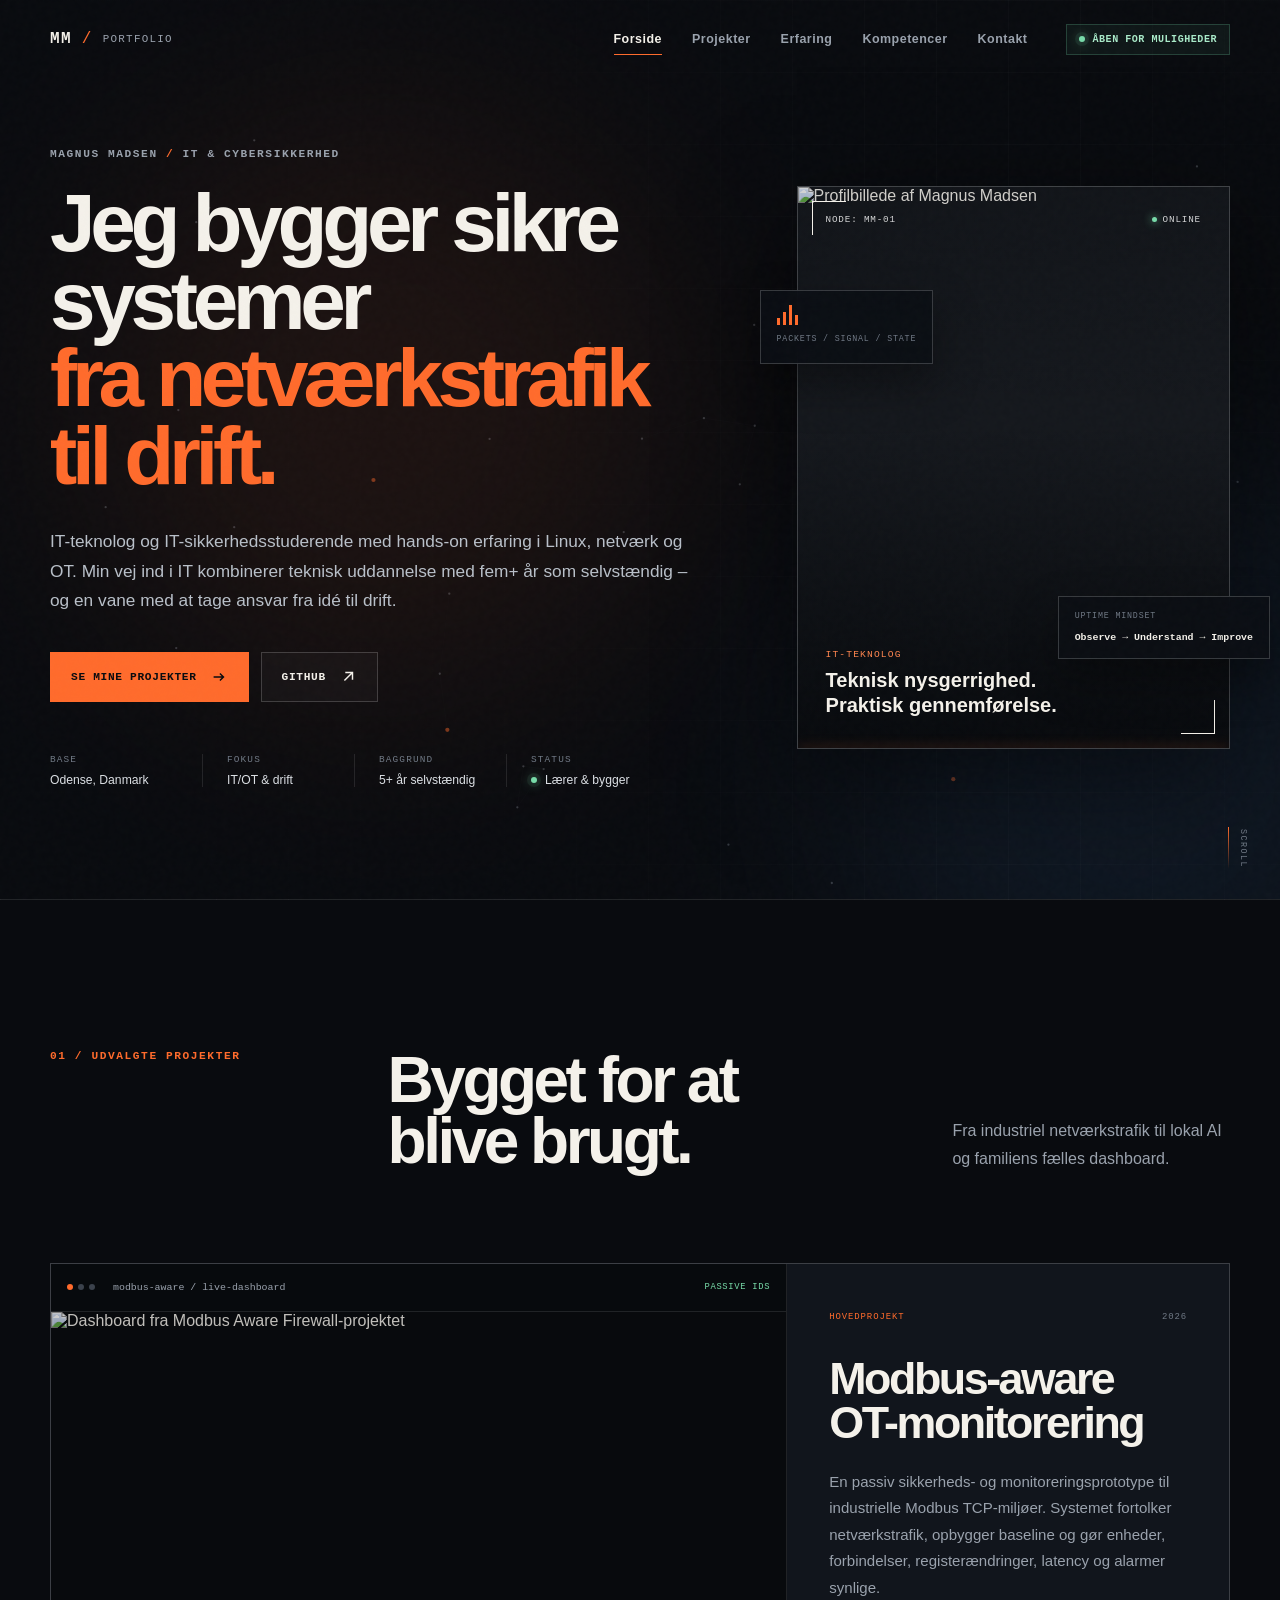
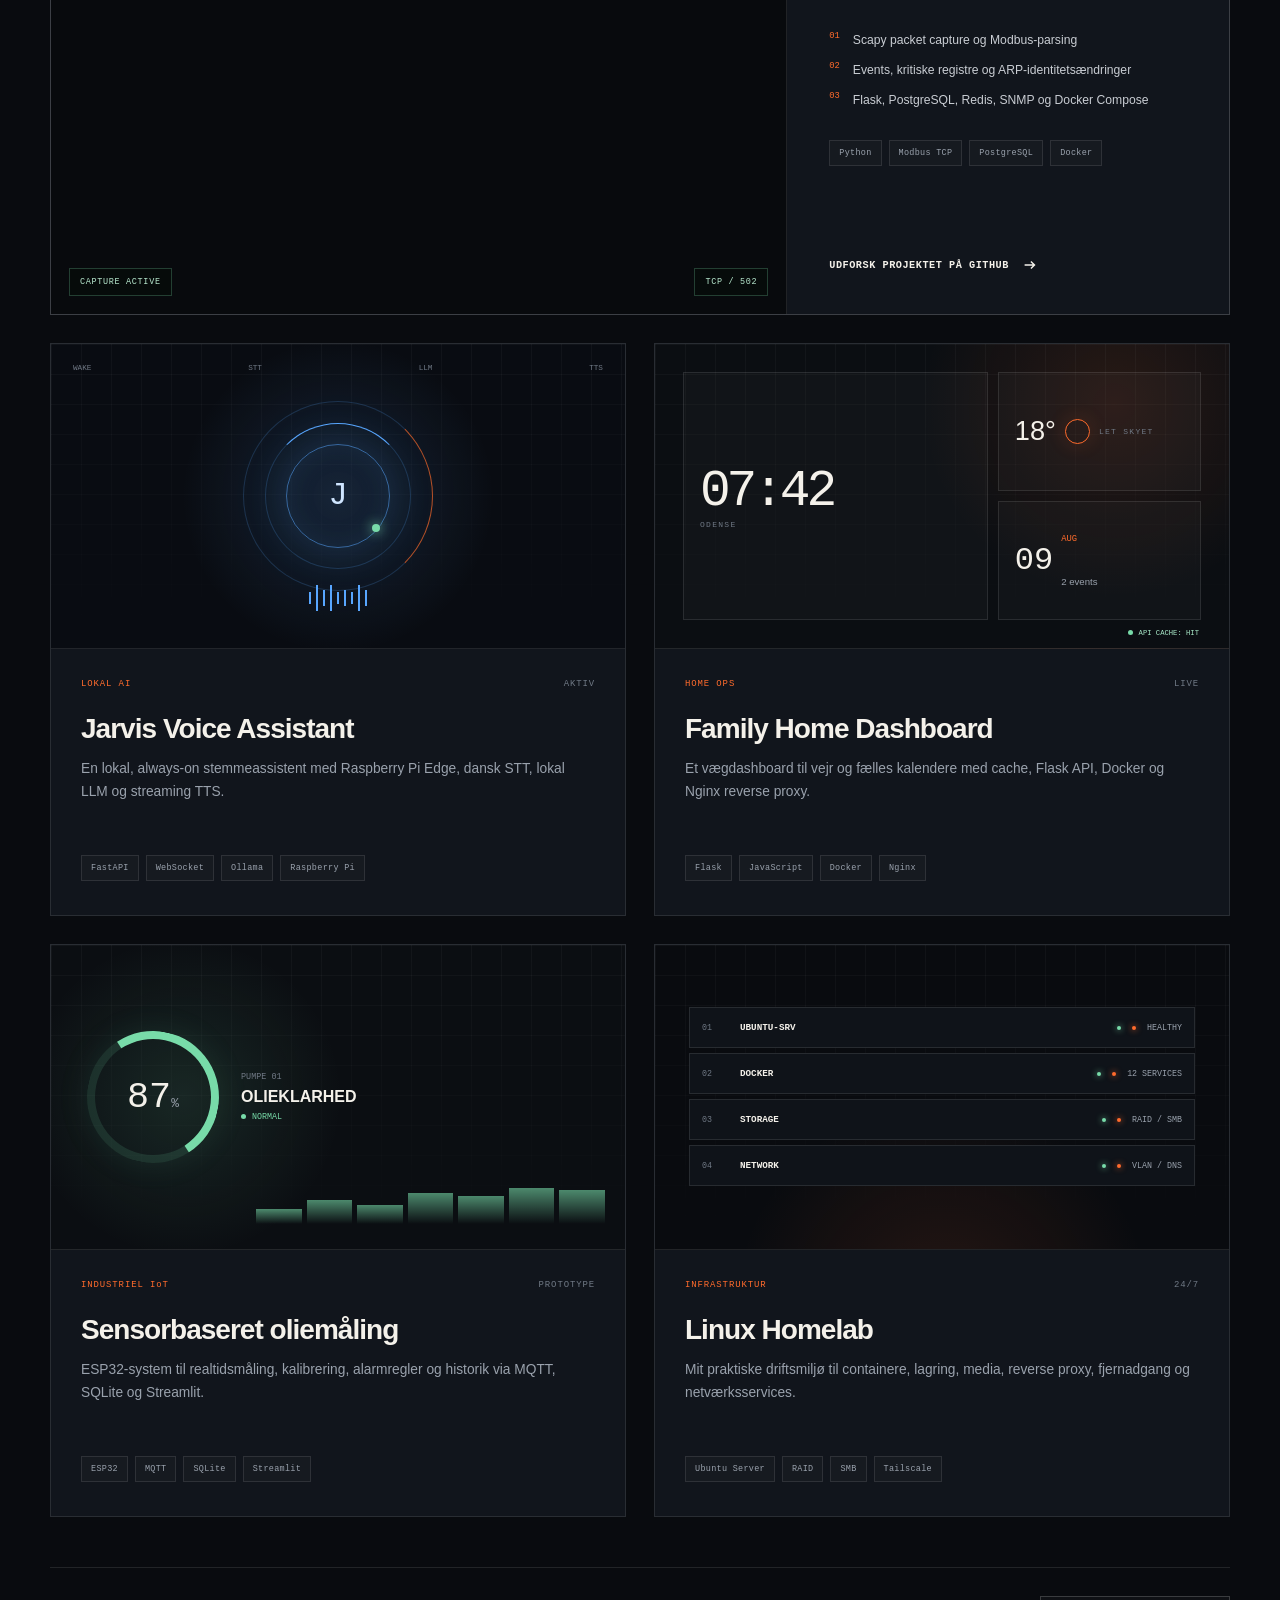
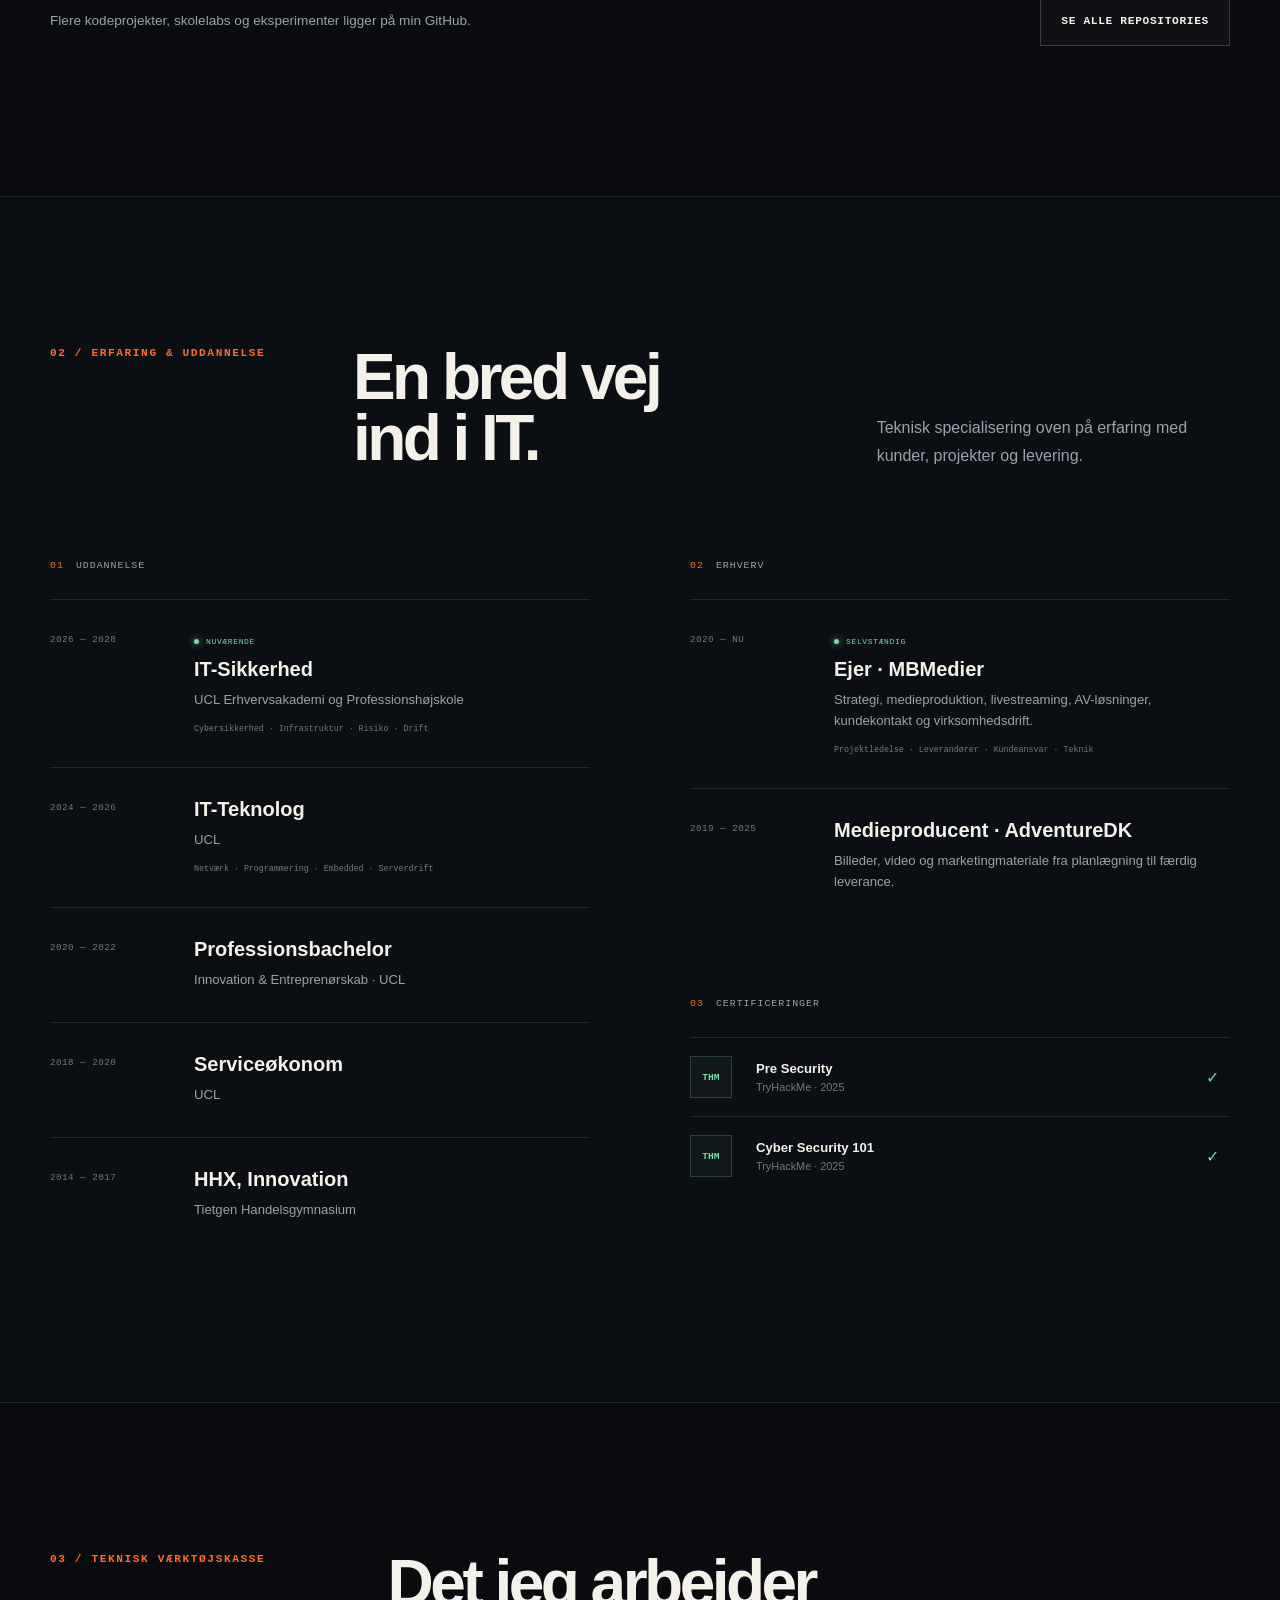
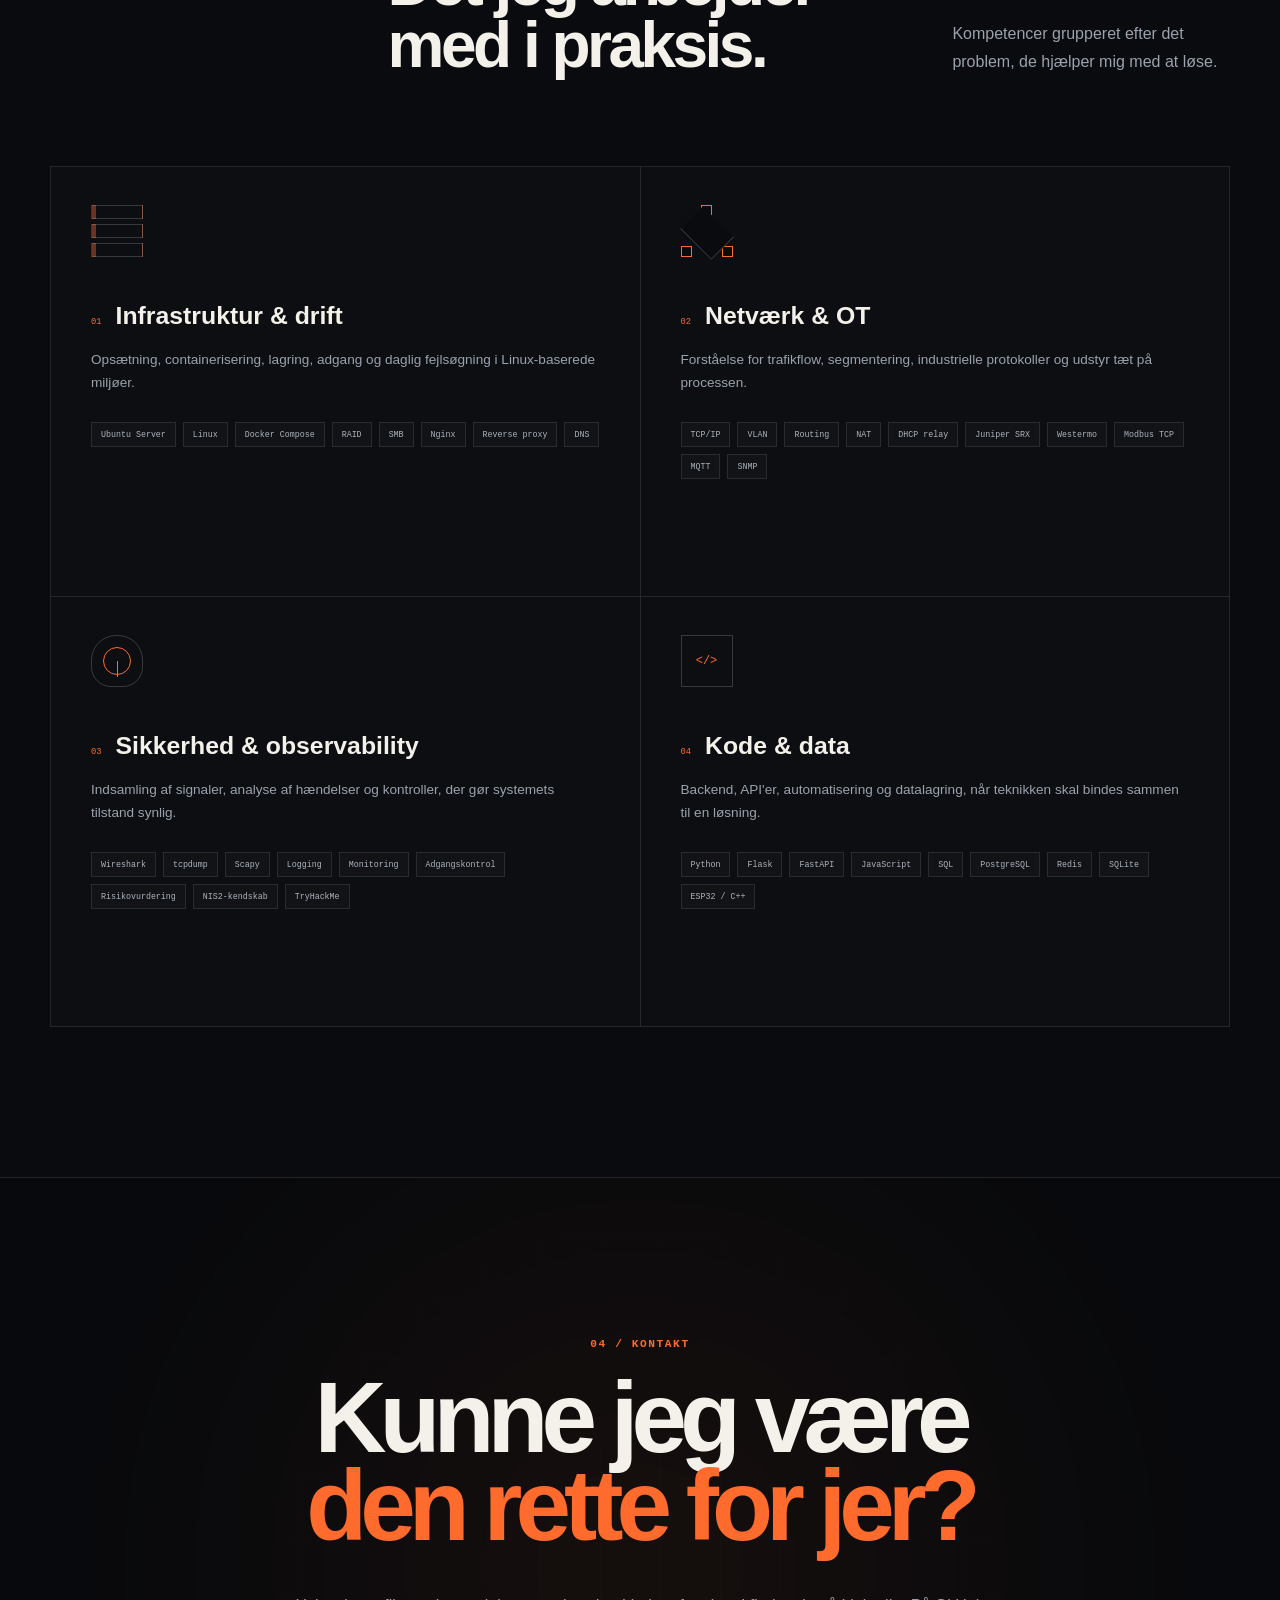
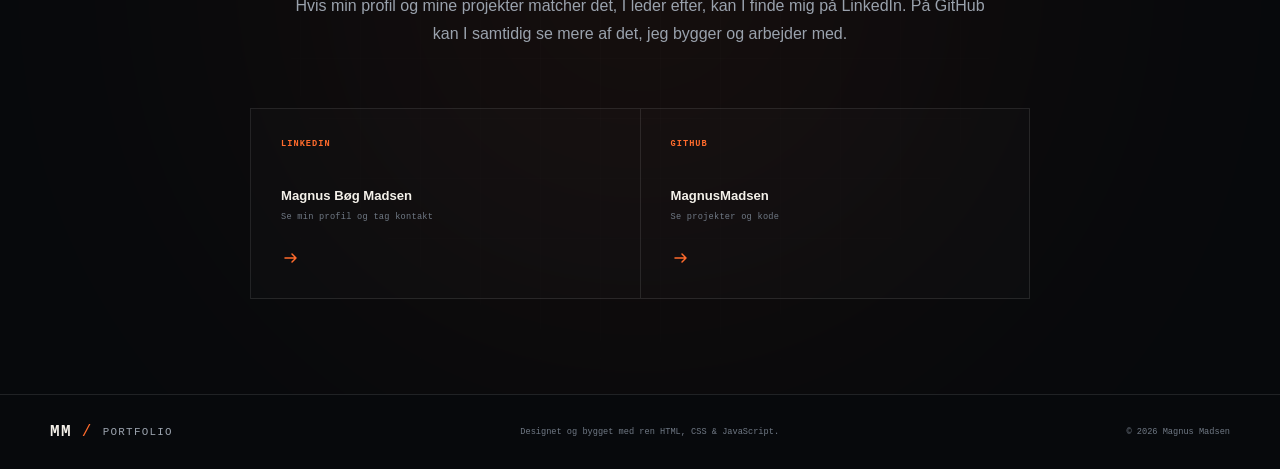
==== commit 86065010: "Forenkl forside og modulariser CV-portfolio" ====
--- a/index.html
+++ b/index.html
@@ -1,27 +1,71 @@
 <!doctype html>
 <html lang="da">
   <head>
-    <meta charset="UTF-8">
-    <meta name="viewport" content="width=device-width, initial-scale=1.0">
-    <meta name="theme-color" content="#090b0f">
-    <meta name="description" content="Magnus Madsen er IT-teknolog og IT-sikkerhedsstuderende med fokus på IT/OT, netværk, Linux-drift og cybersikkerhed.">
-    <meta name="author" content="Magnus Mathias Bøg Madsen">
-    <meta name="robots" content="index, follow">
-    <meta property="og:type" content="website">
-    <meta property="og:locale" content="da_DK">
-    <meta property="og:title" content="Magnus Madsen | IT, OT & Cybersikkerhed">
-    <meta property="og:description" content="Praktisk erfaring med sikre systemer, netværk, Linux-drift, Docker og OT-monitorering.">
-    <meta property="og:url" content="https://magnusmadsen.github.io/">
-    <meta property="og:image" content="https://avatars.githubusercontent.com/u/40494689?v=4">
-    <title>Magnus Madsen | IT, OT & Cybersikkerhed</title>
-    <link rel="canonical" href="https://magnusmadsen.github.io/">
-    <link rel="icon" href="favicon.svg" type="image/svg+xml">
-    <link rel="manifest" href="site.webmanifest">
-    <link rel="stylesheet" href="assets/css/styles.css">
-    <script>document.documentElement.classList.add('js');</script>
-    <script src="assets/js/main.js" defer></script>
+    <meta charset="UTF-8" />
+    <meta name="viewport" content="width=device-width, initial-scale=1.0" />
+    <meta name="theme-color" content="#090b0f" />
+    <meta
+      name="description"
+      content="Magnus Madsen er IT-teknolog og IT-sikkerhedsstuderende med fokus på IT/OT, netværk, Linux-drift og cybersikkerhed."
+    />
+    <meta name="author" content="Magnus Mathias Bøg Madsen" />
+    <meta name="robots" content="index, follow" />
+    <meta property="og:type" content="website" />
+    <meta property="og:locale" content="da_DK" />
+    <meta
+      property="og:title"
+      content="Magnus Madsen | IT, OT &amp; Cybersikkerhed"
+    />
+    <meta
+      property="og:description"
+      content="Praktisk erfaring med sikre systemer, netværk, Linux-drift, Docker og OT-monitorering."
+    />
+    <meta property="og:url" content="https://magnusmadsen.github.io/" />
+    <meta
+      property="og:image"
+      content="https://avatars.githubusercontent.com/u/40494689?v=4"
+    />
+    <title>Magnus Madsen | IT, OT &amp; Cybersikkerhed</title>
+    <link rel="canonical" href="https://magnusmadsen.github.io/" />
+    <link rel="icon" href="favicon.svg" type="image/svg+xml" />
+    <link rel="manifest" href="site.webmanifest" />
+    <link rel="preconnect" href="https://avatars.githubusercontent.com" />
+    <link rel="preconnect" href="https://raw.githubusercontent.com" />
+    <link rel="stylesheet" href="assets/css/base.css" />
+    <link rel="stylesheet" href="assets/css/navigation.css" />
+    <link rel="stylesheet" href="assets/css/hero.css" />
+    <link rel="stylesheet" href="assets/css/projects.css" />
+    <link rel="stylesheet" href="assets/css/resume.css" />
+    <link rel="stylesheet" href="assets/css/contact.css" />
+    <link rel="stylesheet" href="assets/css/responsive.css" />
+    <link rel="stylesheet" href="assets/css/print.css" media="print" />
+    <script>
+      document.documentElement.classList.add("js");
+    </script>
+    <script type="module" src="assets/js/main.js"></script>
     <script type="application/ld+json">
-      {"@context":"https://schema.org","@type":"Person","name":"Magnus Mathias Bøg Madsen","url":"https://magnusmadsen.github.io/","image":"https://avatars.githubusercontent.com/u/40494689?v=4","homeLocation":{"@type":"Place","name":"Odense, Danmark"},"jobTitle":"IT-teknolog og IT-sikkerhedsstuderende","sameAs":["https://github.com/MagnusMadsen"],"knowsAbout":["IT-sikkerhed","IT/OT","Linux","Netværk","Docker","Modbus TCP","Python"]}
+      {
+        "@context": "https://schema.org",
+        "@type": "Person",
+        "name": "Magnus Mathias Bøg Madsen",
+        "url": "https://magnusmadsen.github.io/",
+        "image": "https://avatars.githubusercontent.com/u/40494689?v=4",
+        "homeLocation": { "@type": "Place", "name": "Odense, Danmark" },
+        "jobTitle": "IT-teknolog og IT-sikkerhedsstuderende",
+        "sameAs": [
+          "https://github.com/MagnusMadsen",
+          "https://www.linkedin.com/in/magnus-b%C3%B8g-madsen/"
+        ],
+        "knowsAbout": [
+          "IT-sikkerhed",
+          "IT/OT",
+          "Linux",
+          "Netværk",
+          "Docker",
+          "Modbus TCP",
+          "Python"
+        ]
+      }
     </script>
   </head>
   <body>
@@ -29,157 +73,610 @@
     <div class="page-noise" aria-hidden="true"></div>
     <header class="site-header" data-header>
       <div class="shell header-inner">
-        <a class="brand" href="#top" aria-label="Magnus Madsen – tilbage til toppen">
-          <span class="brand-mark">MM</span><span class="brand-divider">/</span><span class="brand-label">PORTFOLIO</span>
+        <a
+          class="brand"
+          href="#top"
+          aria-label="Magnus Madsen – tilbage til toppen"
+        >
+          <span class="brand-mark">MM</span><span class="brand-divider">/</span
+          ><span class="brand-label">PORTFOLIO</span>
         </a>
         <nav class="desktop-nav" aria-label="Primær navigation">
-          <a href="#profil">Profil</a><a href="#projekter">Projekter</a><a href="#erfaring">Erfaring</a><a href="#kompetencer">Kompetencer</a><a href="#kontakt">Kontakt</a>
+          <a href="#top">Forside</a>
+          <a href="#projekter">Projekter</a>
+          <a href="#erfaring">Erfaring</a>
+          <a href="#kompetencer">Kompetencer</a>
+          <a href="#kontakt">Kontakt</a>
         </nav>
-        <div class="header-status" aria-label="Status: Åben for relevante muligheder"><span class="status-dot"></span>Åben for muligheder</div>
-        <button class="nav-toggle" type="button" aria-label="Åbn menu" aria-expanded="false" aria-controls="mobile-navigation"><span></span><span></span></button>
+        <div class="header-status">
+          <span class="status-dot"></span>Åben for muligheder
+        </div>
+        <button
+          class="nav-toggle"
+          type="button"
+          aria-label="Åbn menu"
+          aria-expanded="false"
+          aria-controls="mobile-navigation"
+        >
+          <span></span><span></span>
+        </button>
       </div>
-      <nav class="mobile-nav" id="mobile-navigation" aria-label="Mobilnavigation">
-        <a href="#profil"><span>01</span> Profil</a><a href="#projekter"><span>02</span> Projekter</a><a href="#erfaring"><span>03</span> Erfaring</a><a href="#kompetencer"><span>04</span> Kompetencer</a><a href="#kontakt"><span>05</span> Kontakt</a>
+      <nav
+        class="mobile-nav"
+        id="mobile-navigation"
+        aria-label="Mobilnavigation"
+        inert
+      >
+        <a href="#top"><span>00</span> Forside</a>
+        <a href="#projekter"><span>01</span> Projekter</a>
+        <a href="#erfaring"><span>02</span> Erfaring</a>
+        <a href="#kompetencer"><span>03</span> Kompetencer</a>
+        <a href="#kontakt"><span>04</span> Kontakt</a>
       </nav>
     </header>
 
     <main id="main-content">
       <section class="hero" id="top" aria-labelledby="hero-title">
-        <canvas class="network-canvas" id="networkCanvas" aria-hidden="true"></canvas>
-        <div class="hero-glow hero-glow-one" aria-hidden="true"></div><div class="hero-glow hero-glow-two" aria-hidden="true"></div>
+        <canvas
+          class="network-canvas"
+          id="networkCanvas"
+          aria-hidden="true"
+        ></canvas>
+        <div class="hero-glow hero-glow-one" aria-hidden="true"></div>
+        <div class="hero-glow hero-glow-two" aria-hidden="true"></div>
         <div class="shell hero-grid">
           <div class="hero-copy">
-            <p class="eyebrow reveal">MAGNUS MADSEN <span>/</span> IT & CYBERSIKKERHED</p>
-            <h1 id="hero-title" class="reveal">Jeg bygger sikre systemer <span>fra netværkstrafik til drift.</span></h1>
-            <p class="hero-lead reveal">IT-teknolog og IT-sikkerhedsstuderende med hands-on erfaring i Linux, netværk og OT. Jeg bygger løsninger, der kan overvåges, forklares og holde til virkeligheden.</p>
+            <p class="eyebrow reveal">
+              MAGNUS MADSEN <span>/</span> IT &amp; CYBERSIKKERHED
+            </p>
+            <h1 id="hero-title" class="reveal">
+              Jeg bygger sikre systemer
+              <span>fra netværkstrafik til drift.</span>
+            </h1>
+            <p class="hero-lead reveal">
+              IT-teknolog og IT-sikkerhedsstuderende med hands-on erfaring i
+              Linux, netværk og OT. Min vej ind i IT kombinerer teknisk
+              uddannelse med fem+ år som selvstændig – og en vane med at tage
+              ansvar fra idé til drift.
+            </p>
             <div class="hero-actions reveal">
-              <a class="button button-primary" href="#projekter">Se mine projekter <svg viewBox="0 0 20 20" aria-hidden="true"><path d="M4 10h11M11 6l4 4-4 4"/></svg></a>
-              <a class="button button-ghost" href="https://github.com/MagnusMadsen" target="_blank" rel="noopener noreferrer">GitHub <svg viewBox="0 0 20 20" aria-hidden="true"><path d="M7 5h8v8M15 5 6 14"/></svg></a>
+              <a class="button button-primary" href="#projekter"
+                >Se mine projekter
+                <svg viewBox="0 0 20 20" aria-hidden="true">
+                  <path d="M4 10h11M11 6l4 4-4 4" /></svg
+              ></a>
+              <a
+                class="button button-ghost"
+                href="https://github.com/MagnusMadsen"
+                target="_blank"
+                rel="noopener noreferrer"
+                >GitHub
+                <svg viewBox="0 0 20 20" aria-hidden="true">
+                  <path d="M7 5h8v8M15 5 6 14" /></svg
+              ></a>
             </div>
             <dl class="hero-facts reveal">
-              <div><dt>BASE</dt><dd>Odense, Danmark</dd></div>
-              <div><dt>FOKUS</dt><dd>IT/OT & drift</dd></div>
-              <div><dt>STATUS</dt><dd><span class="status-dot"></span> Lærer & bygger</dd></div>
+              <div>
+                <dt>BASE</dt>
+                <dd>Odense, Danmark</dd>
+              </div>
+              <div>
+                <dt>FOKUS</dt>
+                <dd>IT/OT &amp; drift</dd>
+              </div>
+              <div>
+                <dt>BAGGRUND</dt>
+                <dd>5+ år selvstændig</dd>
+              </div>
+              <div>
+                <dt>STATUS</dt>
+                <dd><span class="status-dot"></span> Lærer &amp; bygger</dd>
+              </div>
             </dl>
           </div>
           <div class="hero-visual reveal" data-tilt>
             <div class="portrait-frame">
               <div class="portrait-corners" aria-hidden="true"></div>
-              <img src="https://avatars.githubusercontent.com/u/40494689?v=4" width="900" height="1200" alt="Profilbillede af Magnus Madsen">
+              <img
+                src="https://avatars.githubusercontent.com/u/40494689?v=4"
+                width="900"
+                height="1200"
+                alt="Profilbillede af Magnus Madsen"
+                fetchpriority="high"
+                decoding="async"
+              />
               <div class="portrait-scan" aria-hidden="true"></div>
-              <div class="portrait-topline"><span>NODE: MM-01</span><span class="online"><i></i> ONLINE</span></div>
-              <div class="portrait-caption"><span>IT-TEKNOLOG</span><strong>Teknisk nysgerrighed.<br>Praktisk gennemførelse.</strong></div>
-            </div>
-            <div class="floating-card card-uptime" aria-hidden="true"><span>UPTIME MINDSET</span><strong>Observe → Understand → Improve</strong></div>
-            <div class="floating-card card-signal" aria-hidden="true"><span class="signal-bars"><i></i><i></i><i></i><i></i></span><small>PACKETS / SIGNAL / STATE</small></div>
+              <div class="portrait-topline">
+                <span>NODE: MM-01</span
+                ><span class="online"><i></i> ONLINE</span>
+              </div>
+              <div class="portrait-caption">
+                <span>IT-TEKNOLOG</span
+                ><strong
+                  >Teknisk nysgerrighed.<br />Praktisk gennemførelse.</strong
+                >
+              </div>
+            </div>
+            <div class="floating-card card-uptime" aria-hidden="true">
+              <span>UPTIME MINDSET</span
+              ><strong>Observe → Understand → Improve</strong>
+            </div>
+            <div class="floating-card card-signal" aria-hidden="true">
+              <span class="signal-bars"><i></i><i></i><i></i><i></i></span
+              ><small>PACKETS / SIGNAL / STATE</small>
+            </div>
           </div>
         </div>
-        <a class="scroll-cue" href="#profil" aria-label="Fortsæt til profil"><span>SCROLL</span><i></i></a>
+        <a
+          class="scroll-cue"
+          href="#projekter"
+          aria-label="Fortsæt til projekter"
+          ><span>SCROLL</span><i></i
+        ></a>
       </section>
 
-      <section class="section profile-section" id="profil" aria-labelledby="profile-title">
+      <section
+        class="section projects-section"
+        id="projekter"
+        aria-labelledby="projects-title"
+      >
         <div class="shell">
-          <div class="section-heading reveal">
-            <p class="section-index">01 / PROFIL</p><h2 id="profile-title">Mellem teknik<br>og ansvar.</h2><p>Min vej ind i IT er ikke kun bygget på teori. Den kombinerer teknisk uddannelse, selvstændighed og en vane med at tage ansvar fra idé til drift.</p>
-          </div>
-          <div class="profile-layout">
-            <div class="profile-statement reveal">
-              <p class="large-copy">Jeg motiveres af systemer, hvor <em>oppetid, sikkerhed og dokumentation</em> har reel betydning. Særligt når IT og OT mødes, og man skal kunne forstå både trafikken, risikoen og den praktiske hverdag omkring løsningen.</p>
-              <p>I mit homelab og mine studieprojekter arbejder jeg med Linux-servere, Docker, netværk, databaser, logning og automatisering. Jeg fejlsøger fra målinger og logs, dokumenterer ændringer og leder efter årsagen – ikke kun den hurtigste måde at skjule symptomet på.</p>
-            </div>
-            <div class="value-grid">
-              <article class="value-card reveal"><span class="value-number">01</span><h3>Hands-on</h3><p>Jeg lærer ved at bygge, måle, bryde ned og samle igen – fra ESP32 til containeriserede services.</p></article>
-              <article class="value-card reveal"><span class="value-number">02</span><h3>Driftsblik</h3><p>En løsning er først god, når den også kan overvåges, vedligeholdes og forklares, når noget fejler.</p></article>
-              <article class="value-card reveal"><span class="value-number">03</span><h3>Forretningsforståelse</h3><p>Fem+ år som selvstændig har givet mig kundeansvar, projektstyring og blik for den reelle værdi.</p></article>
-            </div>
-          </div>
-          <dl class="signal-strip reveal" aria-label="Nøgletal">
-            <div><dt>2026</dt><dd>Uddannet IT-teknolog</dd></div><div><dt>5+ år</dt><dd>Selvstændig erfaring</dd></div><div><dt>2</dt><dd>TryHackMe learning paths</dd></div><div><dt>∞</dt><dd>Nysgerrighed tilbage</dd></div>
-          </dl>
-        </div>
-      </section>
-
-      <section class="section projects-section" id="projekter" aria-labelledby="projects-title">
-        <div class="shell">
-          <div class="section-heading compact reveal"><p class="section-index">02 / UDVALGTE PROJEKTER</p><h2 id="projects-title">Bygget for at<br>blive brugt.</h2><p>Fra industriel netværkstrafik til lokal AI og familiens fælles dashboard.</p></div>
+          <div class="section-heading compact reveal">
+            <p class="section-index">01 / UDVALGTE PROJEKTER</p>
+            <h2 id="projects-title">Bygget for at<br />blive brugt.</h2>
+            <p>
+              Fra industriel netværkstrafik til lokal AI og familiens fælles
+              dashboard.
+            </p>
+          </div>
           <article class="featured-project reveal">
             <div class="featured-preview">
-              <div class="preview-toolbar"><span><i></i><i></i><i></i></span><code>modbus-aware / live-dashboard</code><small>PASSIVE IDS</small></div>
-              <img src="https://raw.githubusercontent.com/MagnusMadsen/Modbus_aware_firewall/main/docs/images/dashboard_overview.png" alt="Dashboard fra Modbus Aware Firewall-projektet" loading="lazy">
-              <div class="preview-overlay" aria-hidden="true"><span>CAPTURE ACTIVE</span><span>TCP / 502</span></div>
+              <div class="preview-toolbar">
+                <span><i></i><i></i><i></i></span
+                ><code>modbus-aware / live-dashboard</code
+                ><small>PASSIVE IDS</small>
+              </div>
+              <img
+                src="https://raw.githubusercontent.com/MagnusMadsen/Modbus_aware_firewall/main/docs/images/dashboard_overview.png"
+                alt="Dashboard fra Modbus Aware Firewall-projektet"
+                width="1364"
+                height="1107"
+                loading="lazy"
+                decoding="async"
+              />
+              <div class="preview-overlay" aria-hidden="true">
+                <span>CAPTURE ACTIVE</span><span>TCP / 502</span>
+              </div>
             </div>
             <div class="featured-copy">
-              <div class="project-meta"><span>HOVEDPROJEKT</span><span>2026</span></div>
-              <h3>Modbus-aware<br>OT-monitorering</h3>
-              <p>En passiv sikkerheds- og monitoreringsprototype til industrielle Modbus TCP-miljøer. Systemet fortolker netværkstrafik, opbygger baseline og gør enheder, forbindelser, registerændringer, latency og alarmer synlige.</p>
-              <ul class="project-highlights"><li><span>01</span> Scapy packet capture og Modbus-parsing</li><li><span>02</span> Events, kritiske registre og ARP-identitetsændringer</li><li><span>03</span> Flask, PostgreSQL, Redis, SNMP og Docker Compose</li></ul>
-              <div class="tag-row" aria-label="Teknologier"><span>Python</span><span>Modbus TCP</span><span>PostgreSQL</span><span>Docker</span></div>
-              <a class="text-link" href="https://github.com/MagnusMadsen/Modbus_aware_firewall" target="_blank" rel="noopener noreferrer">Udforsk projektet på GitHub <svg viewBox="0 0 20 20" aria-hidden="true"><path d="M4 10h11M11 6l4 4-4 4"/></svg></a>
+              <div class="project-meta">
+                <span>HOVEDPROJEKT</span><span>2026</span>
+              </div>
+              <h3>Modbus-aware<br />OT-monitorering</h3>
+              <p>
+                En passiv sikkerheds- og monitoreringsprototype til industrielle
+                Modbus TCP-miljøer. Systemet fortolker netværkstrafik, opbygger
+                baseline og gør enheder, forbindelser, registerændringer,
+                latency og alarmer synlige.
+              </p>
+              <ul class="project-highlights">
+                <li><span>01</span> Scapy packet capture og Modbus-parsing</li>
+                <li>
+                  <span>02</span> Events, kritiske registre og
+                  ARP-identitetsændringer
+                </li>
+                <li>
+                  <span>03</span> Flask, PostgreSQL, Redis, SNMP og Docker
+                  Compose
+                </li>
+              </ul>
+              <div class="tag-row">
+                <span>Python</span><span>Modbus TCP</span><span>PostgreSQL</span
+                ><span>Docker</span>
+              </div>
+              <a
+                class="text-link"
+                href="https://github.com/MagnusMadsen/Modbus_aware_firewall"
+                target="_blank"
+                rel="noopener noreferrer"
+                >Udforsk projektet på GitHub
+                <svg viewBox="0 0 20 20" aria-hidden="true">
+                  <path d="M4 10h11M11 6l4 4-4 4" /></svg
+              ></a>
             </div>
           </article>
 
           <div class="project-grid">
             <article class="project-card project-jarvis reveal" data-tilt>
-              <div class="project-visual jarvis-visual" aria-hidden="true"><div class="jarvis-core"><span>J</span><i></i></div><div class="waveform"><i></i><i></i><i></i><i></i><i></i><i></i><i></i><i></i><i></i></div><div class="flow-labels"><span>WAKE</span><span>STT</span><span>LLM</span><span>TTS</span></div></div>
-              <div class="project-card-copy"><div class="project-meta"><span>LOKAL AI</span><span>AKTIV</span></div><h3>Jarvis Voice Assistant</h3><p>En lokal, always-on stemmeassistent med Raspberry Pi Edge, dansk STT, lokal LLM og streaming TTS.</p><div class="tag-row"><span>FastAPI</span><span>WebSocket</span><span>Ollama</span><span>Raspberry Pi</span></div></div>
+              <div class="project-visual jarvis-visual" aria-hidden="true">
+                <div class="jarvis-core"><span>J</span><i></i></div>
+                <div class="waveform">
+                  <i></i><i></i><i></i><i></i><i></i><i></i><i></i><i></i
+                  ><i></i>
+                </div>
+                <div class="flow-labels">
+                  <span>WAKE</span><span>STT</span><span>LLM</span
+                  ><span>TTS</span>
+                </div>
+              </div>
+              <div class="project-card-copy">
+                <div class="project-meta">
+                  <span>LOKAL AI</span><span>AKTIV</span>
+                </div>
+                <h3>Jarvis Voice Assistant</h3>
+                <p>
+                  En lokal, always-on stemmeassistent med Raspberry Pi Edge,
+                  dansk STT, lokal LLM og streaming TTS.
+                </p>
+                <div class="tag-row">
+                  <span>FastAPI</span><span>WebSocket</span><span>Ollama</span
+                  ><span>Raspberry Pi</span>
+                </div>
+              </div>
             </article>
             <article class="project-card project-dashboard reveal" data-tilt>
-              <div class="project-visual dashboard-visual" aria-hidden="true"><div class="mini-time"><strong>07:42</strong><span>ODENSE</span></div><div class="mini-weather"><span>18°</span><i></i><small>LET SKYET</small></div><div class="mini-calendar"><b>09</b><span>AUG</span><em>2 events</em></div><div class="mini-status"><i></i> API CACHE: HIT</div></div>
-              <div class="project-card-copy"><div class="project-meta"><span>HOME OPS</span><span>LIVE</span></div><h3>Family Home Dashboard</h3><p>Et vægdashboard til vejr og fælles kalendere med cache, Flask API, Docker og Nginx reverse proxy.</p><div class="tag-row"><span>Flask</span><span>JavaScript</span><span>Docker</span><span>Nginx</span></div></div>
+              <div class="project-visual dashboard-visual" aria-hidden="true">
+                <div class="mini-time">
+                  <strong>07:42</strong><span>ODENSE</span>
+                </div>
+                <div class="mini-weather">
+                  <span>18°</span><i></i><small>LET SKYET</small>
+                </div>
+                <div class="mini-calendar">
+                  <b>09</b><span>AUG</span><em>2 events</em>
+                </div>
+                <div class="mini-status"><i></i> API CACHE: HIT</div>
+              </div>
+              <div class="project-card-copy">
+                <div class="project-meta">
+                  <span>HOME OPS</span><span>LIVE</span>
+                </div>
+                <h3>Family Home Dashboard</h3>
+                <p>
+                  Et vægdashboard til vejr og fælles kalendere med cache, Flask
+                  API, Docker og Nginx reverse proxy.
+                </p>
+                <div class="tag-row">
+                  <span>Flask</span><span>JavaScript</span><span>Docker</span
+                  ><span>Nginx</span>
+                </div>
+              </div>
             </article>
             <article class="project-card project-sensor reveal" data-tilt>
-              <div class="project-visual sensor-visual" aria-hidden="true"><div class="sensor-ring"><span>87<small>%</small></span></div><div class="sensor-copy"><small>PUMPE 01</small><strong>OLIEKLARHED</strong><em><i></i> NORMAL</em></div><div class="sensor-chart"><i></i><i></i><i></i><i></i><i></i><i></i><i></i></div></div>
-              <div class="project-card-copy"><div class="project-meta"><span>INDUSTRIEL IoT</span><span>PROTOTYPE</span></div><h3>Sensorbaseret oliemåling</h3><p>ESP32-system til realtidsmåling, kalibrering, alarmregler og historik via MQTT, SQLite og Streamlit.</p><div class="tag-row"><span>ESP32</span><span>MQTT</span><span>SQLite</span><span>Streamlit</span></div></div>
+              <div class="project-visual sensor-visual" aria-hidden="true">
+                <div class="sensor-ring">
+                  <span>87<small>%</small></span>
+                </div>
+                <div class="sensor-copy">
+                  <small>PUMPE 01</small><strong>OLIEKLARHED</strong
+                  ><em><i></i> NORMAL</em>
+                </div>
+                <div class="sensor-chart">
+                  <i></i><i></i><i></i><i></i><i></i><i></i><i></i>
+                </div>
+              </div>
+              <div class="project-card-copy">
+                <div class="project-meta">
+                  <span>INDUSTRIEL IoT</span><span>PROTOTYPE</span>
+                </div>
+                <h3>Sensorbaseret oliemåling</h3>
+                <p>
+                  ESP32-system til realtidsmåling, kalibrering, alarmregler og
+                  historik via MQTT, SQLite og Streamlit.
+                </p>
+                <div class="tag-row">
+                  <span>ESP32</span><span>MQTT</span><span>SQLite</span
+                  ><span>Streamlit</span>
+                </div>
+              </div>
             </article>
             <article class="project-card project-homelab reveal" data-tilt>
-              <div class="project-visual homelab-visual" aria-hidden="true"><div class="rack-row"><span>01</span><b>UBUNTU-SRV</b><i></i><i></i><em>HEALTHY</em></div><div class="rack-row"><span>02</span><b>DOCKER</b><i></i><i></i><em>12 SERVICES</em></div><div class="rack-row"><span>03</span><b>STORAGE</b><i></i><i></i><em>RAID / SMB</em></div><div class="rack-row"><span>04</span><b>NETWORK</b><i></i><i></i><em>VLAN / DNS</em></div></div>
-              <div class="project-card-copy"><div class="project-meta"><span>INFRASTRUKTUR</span><span>24/7</span></div><h3>Linux Homelab</h3><p>Mit praktiske driftsmiljø til containere, lagring, media, reverse proxy, fjernadgang og netværksservices.</p><div class="tag-row"><span>Ubuntu Server</span><span>RAID</span><span>SMB</span><span>Tailscale</span></div></div>
-            </article>
-          </div>
-          <div class="projects-footer reveal"><p>Flere kodeprojekter, skolelabs og eksperimenter ligger på min GitHub.</p><a class="button button-ghost" href="https://github.com/MagnusMadsen?tab=repositories" target="_blank" rel="noopener noreferrer">Se alle repositories</a></div>
+              <div class="project-visual homelab-visual" aria-hidden="true">
+                <div class="rack-row">
+                  <span>01</span><b>UBUNTU-SRV</b><i></i><i></i><em>HEALTHY</em>
+                </div>
+                <div class="rack-row">
+                  <span>02</span><b>DOCKER</b><i></i><i></i><em>12 SERVICES</em>
+                </div>
+                <div class="rack-row">
+                  <span>03</span><b>STORAGE</b><i></i><i></i><em>RAID / SMB</em>
+                </div>
+                <div class="rack-row">
+                  <span>04</span><b>NETWORK</b><i></i><i></i><em>VLAN / DNS</em>
+                </div>
+              </div>
+              <div class="project-card-copy">
+                <div class="project-meta">
+                  <span>INFRASTRUKTUR</span><span>24/7</span>
+                </div>
+                <h3>Linux Homelab</h3>
+                <p>
+                  Mit praktiske driftsmiljø til containere, lagring, media,
+                  reverse proxy, fjernadgang og netværksservices.
+                </p>
+                <div class="tag-row">
+                  <span>Ubuntu Server</span><span>RAID</span><span>SMB</span
+                  ><span>Tailscale</span>
+                </div>
+              </div>
+            </article>
+          </div>
+          <div class="projects-footer reveal">
+            <p>
+              Flere kodeprojekter, skolelabs og eksperimenter ligger på min
+              GitHub.
+            </p>
+            <a
+              class="button button-ghost"
+              href="https://github.com/MagnusMadsen?tab=repositories"
+              target="_blank"
+              rel="noopener noreferrer"
+              >Se alle repositories</a
+            >
+          </div>
         </div>
       </section>
 
-      <section class="section experience-section" id="erfaring" aria-labelledby="experience-title">
+      <section
+        class="section experience-section"
+        id="erfaring"
+        aria-labelledby="experience-title"
+      >
         <div class="shell">
-          <div class="section-heading reveal"><p class="section-index">03 / ERFARING & UDDANNELSE</p><h2 id="experience-title">En bred vej<br>ind i IT.</h2><p>Teknisk specialisering oven på erfaring med kunder, projekter og levering.</p></div>
+          <div class="section-heading reveal">
+            <p class="section-index">02 / ERFARING &amp; UDDANNELSE</p>
+            <h2 id="experience-title">En bred vej<br />ind i IT.</h2>
+            <p>
+              Teknisk specialisering oven på erfaring med kunder, projekter og
+              levering.
+            </p>
+          </div>
           <div class="timeline-layout">
             <div class="timeline-column">
-              <div class="timeline-label reveal"><span>01</span> UDDANNELSE</div>
-              <article class="timeline-item current reveal"><div class="timeline-date">2026 — 2028</div><div><span class="current-badge"><i></i> NUVÆRENDE</span><h3>IT-Sikkerhed</h3><p>UCL Erhvervsakademi og Professionshøjskole</p><small>Cybersikkerhed · Infrastruktur · Risiko · Drift</small></div></article>
-              <article class="timeline-item reveal"><div class="timeline-date">2024 — 2026</div><div><h3>IT-Teknolog</h3><p>UCL</p><small>Netværk · Programmering · Embedded · Serverdrift</small></div></article>
-              <article class="timeline-item reveal"><div class="timeline-date">2020 — 2022</div><div><h3>Professionsbachelor</h3><p>Innovation & Entreprenørskab · UCL</p></div></article>
-              <article class="timeline-item reveal"><div class="timeline-date">2018 — 2020</div><div><h3>Serviceøkonom</h3><p>UCL</p></div></article>
-              <article class="timeline-item reveal"><div class="timeline-date">2014 — 2017</div><div><h3>HHX, Innovation</h3><p>Tietgen Handelsgymnasium</p></div></article>
+              <div class="timeline-label reveal">
+                <span>01</span> UDDANNELSE
+              </div>
+              <article class="timeline-item current reveal">
+                <div class="timeline-date">2026 — 2028</div>
+                <div>
+                  <span class="current-badge"><i></i> NUVÆRENDE</span>
+                  <h3>IT-Sikkerhed</h3>
+                  <p>UCL Erhvervsakademi og Professionshøjskole</p>
+                  <small>Cybersikkerhed · Infrastruktur · Risiko · Drift</small>
+                </div>
+              </article>
+              <article class="timeline-item reveal">
+                <div class="timeline-date">2024 — 2026</div>
+                <div>
+                  <h3>IT-Teknolog</h3>
+                  <p>UCL</p>
+                  <small
+                    >Netværk · Programmering · Embedded · Serverdrift</small
+                  >
+                </div>
+              </article>
+              <article class="timeline-item reveal">
+                <div class="timeline-date">2020 — 2022</div>
+                <div>
+                  <h3>Professionsbachelor</h3>
+                  <p>Innovation &amp; Entreprenørskab · UCL</p>
+                </div>
+              </article>
+              <article class="timeline-item reveal">
+                <div class="timeline-date">2018 — 2020</div>
+                <div>
+                  <h3>Serviceøkonom</h3>
+                  <p>UCL</p>
+                </div>
+              </article>
+              <article class="timeline-item reveal">
+                <div class="timeline-date">2014 — 2017</div>
+                <div>
+                  <h3>HHX, Innovation</h3>
+                  <p>Tietgen Handelsgymnasium</p>
+                </div>
+              </article>
             </div>
             <div class="timeline-column">
               <div class="timeline-label reveal"><span>02</span> ERHVERV</div>
-              <article class="timeline-item current reveal"><div class="timeline-date">2020 — NU</div><div><span class="current-badge"><i></i> SELVSTÆNDIG</span><h3>Ejer · MBMedier</h3><p>Strategi, medieproduktion, livestreaming, AV-løsninger, kundekontakt og virksomhedsdrift.</p><small>Projektledelse · Leverandører · Kundeansvar · Teknik</small></div></article>
-              <article class="timeline-item reveal"><div class="timeline-date">2019 — 2025</div><div><h3>Medieproducent · AdventureDK</h3><p>Billeder, video og marketingmateriale fra planlægning til færdig leverance.</p></div></article>
-              <div class="certifications reveal"><div class="timeline-label"><span>03</span> CERTIFICERINGER</div><div class="cert-card"><div class="cert-icon">THM</div><div><strong>Pre Security</strong><span>TryHackMe · 2025</span></div><i>✓</i></div><div class="cert-card"><div class="cert-icon">THM</div><div><strong>Cyber Security 101</strong><span>TryHackMe · 2025</span></div><i>✓</i></div></div>
+              <article class="timeline-item current reveal">
+                <div class="timeline-date">2020 — NU</div>
+                <div>
+                  <span class="current-badge"><i></i> SELVSTÆNDIG</span>
+                  <h3>Ejer · MBMedier</h3>
+                  <p>
+                    Strategi, medieproduktion, livestreaming, AV-løsninger,
+                    kundekontakt og virksomhedsdrift.
+                  </p>
+                  <small
+                    >Projektledelse · Leverandører · Kundeansvar · Teknik</small
+                  >
+                </div>
+              </article>
+              <article class="timeline-item reveal">
+                <div class="timeline-date">2019 — 2025</div>
+                <div>
+                  <h3>Medieproducent · AdventureDK</h3>
+                  <p>
+                    Billeder, video og marketingmateriale fra planlægning til
+                    færdig leverance.
+                  </p>
+                </div>
+              </article>
+              <div class="certifications reveal">
+                <div class="timeline-label">
+                  <span>03</span> CERTIFICERINGER
+                </div>
+                <div class="cert-card">
+                  <div class="cert-icon">THM</div>
+                  <div>
+                    <strong>Pre Security</strong><span>TryHackMe · 2025</span>
+                  </div>
+                  <i>✓</i>
+                </div>
+                <div class="cert-card">
+                  <div class="cert-icon">THM</div>
+                  <div>
+                    <strong>Cyber Security 101</strong
+                    ><span>TryHackMe · 2025</span>
+                  </div>
+                  <i>✓</i>
+                </div>
+              </div>
             </div>
           </div>
         </div>
       </section>
 
-      <section class="section skills-section" id="kompetencer" aria-labelledby="skills-title">
+      <section
+        class="section skills-section"
+        id="kompetencer"
+        aria-labelledby="skills-title"
+      >
         <div class="shell">
-          <div class="section-heading compact reveal"><p class="section-index">04 / TEKNISK VÆRKTØJSKASSE</p><h2 id="skills-title">Det jeg arbejder<br>med i praksis.</h2><p>Kompetencer grupperet efter det problem, de hjælper mig med at løse.</p></div>
+          <div class="section-heading compact reveal">
+            <p class="section-index">03 / TEKNISK VÆRKTØJSKASSE</p>
+            <h2 id="skills-title">Det jeg arbejder<br />med i praksis.</h2>
+            <p>
+              Kompetencer grupperet efter det problem, de hjælper mig med at
+              løse.
+            </p>
+          </div>
           <div class="skills-grid">
-            <article class="skill-group reveal"><div class="skill-icon infrastructure-icon" aria-hidden="true"><i></i><i></i><i></i></div><div><span class="skill-index">01</span><h3>Infrastruktur & drift</h3></div><p>Opsætning, containerisering, lagring, adgang og daglig fejlsøgning i Linux-baserede miljøer.</p><div class="skills-list"><span>Ubuntu Server</span><span>Linux</span><span>Docker Compose</span><span>RAID</span><span>SMB</span><span>Nginx</span><span>Reverse proxy</span><span>DNS</span></div></article>
-            <article class="skill-group reveal"><div class="skill-icon network-icon" aria-hidden="true"><i></i><i></i><i></i><i></i></div><div><span class="skill-index">02</span><h3>Netværk & OT</h3></div><p>Forståelse for trafikflow, segmentering, industrielle protokoller og udstyr tæt på processen.</p><div class="skills-list"><span>TCP/IP</span><span>VLAN</span><span>Routing</span><span>NAT</span><span>DHCP relay</span><span>Juniper SRX</span><span>Westermo</span><span>Modbus TCP</span><span>MQTT</span><span>SNMP</span></div></article>
-            <article class="skill-group reveal"><div class="skill-icon security-icon" aria-hidden="true"><i></i></div><div><span class="skill-index">03</span><h3>Sikkerhed & observability</h3></div><p>Indsamling af signaler, analyse af hændelser og kontroller, der gør systemets tilstand synlig.</p><div class="skills-list"><span>Wireshark</span><span>tcpdump</span><span>Scapy</span><span>Logging</span><span>Monitoring</span><span>Adgangskontrol</span><span>Risikovurdering</span><span>NIS2-kendskab</span><span>TryHackMe</span></div></article>
-            <article class="skill-group reveal"><div class="skill-icon code-icon" aria-hidden="true">&lt;/&gt;</div><div><span class="skill-index">04</span><h3>Kode & data</h3></div><p>Backend, API'er, automatisering og datalagring, når teknikken skal bindes sammen til en løsning.</p><div class="skills-list"><span>Python</span><span>Flask</span><span>FastAPI</span><span>JavaScript</span><span>SQL</span><span>PostgreSQL</span><span>Redis</span><span>SQLite</span><span>ESP32 / C++</span></div></article>
+            <article class="skill-group reveal">
+              <div class="skill-icon infrastructure-icon" aria-hidden="true">
+                <i></i><i></i><i></i>
+              </div>
+              <div>
+                <span class="skill-index">01</span>
+                <h3>Infrastruktur &amp; drift</h3>
+              </div>
+              <p>
+                Opsætning, containerisering, lagring, adgang og daglig
+                fejlsøgning i Linux-baserede miljøer.
+              </p>
+              <div class="skills-list">
+                <span>Ubuntu Server</span><span>Linux</span
+                ><span>Docker Compose</span><span>RAID</span><span>SMB</span
+                ><span>Nginx</span><span>Reverse proxy</span><span>DNS</span>
+              </div>
+            </article>
+            <article class="skill-group reveal">
+              <div class="skill-icon network-icon" aria-hidden="true">
+                <i></i><i></i><i></i><i></i>
+              </div>
+              <div>
+                <span class="skill-index">02</span>
+                <h3>Netværk &amp; OT</h3>
+              </div>
+              <p>
+                Forståelse for trafikflow, segmentering, industrielle
+                protokoller og udstyr tæt på processen.
+              </p>
+              <div class="skills-list">
+                <span>TCP/IP</span><span>VLAN</span><span>Routing</span
+                ><span>NAT</span><span>DHCP relay</span><span>Juniper SRX</span
+                ><span>Westermo</span><span>Modbus TCP</span><span>MQTT</span
+                ><span>SNMP</span>
+              </div>
+            </article>
+            <article class="skill-group reveal">
+              <div class="skill-icon security-icon" aria-hidden="true">
+                <i></i>
+              </div>
+              <div>
+                <span class="skill-index">03</span>
+                <h3>Sikkerhed &amp; observability</h3>
+              </div>
+              <p>
+                Indsamling af signaler, analyse af hændelser og kontroller, der
+                gør systemets tilstand synlig.
+              </p>
+              <div class="skills-list">
+                <span>Wireshark</span><span>tcpdump</span><span>Scapy</span
+                ><span>Logging</span><span>Monitoring</span
+                ><span>Adgangskontrol</span><span>Risikovurdering</span
+                ><span>NIS2-kendskab</span><span>TryHackMe</span>
+              </div>
+            </article>
+            <article class="skill-group reveal">
+              <div class="skill-icon code-icon" aria-hidden="true">
+                &lt;/&gt;
+              </div>
+              <div>
+                <span class="skill-index">04</span>
+                <h3>Kode &amp; data</h3>
+              </div>
+              <p>
+                Backend, API'er, automatisering og datalagring, når teknikken
+                skal bindes sammen til en løsning.
+              </p>
+              <div class="skills-list">
+                <span>Python</span><span>Flask</span><span>FastAPI</span
+                ><span>JavaScript</span><span>SQL</span><span>PostgreSQL</span
+                ><span>Redis</span><span>SQLite</span><span>ESP32 / C++</span>
+              </div>
+            </article>
           </div>
         </div>
       </section>
 
-      <section class="principles" aria-labelledby="principles-title"><div class="shell principles-grid"><div class="principles-copy reveal"><p class="section-index">MIN TILGANG</p><h2 id="principles-title">Forstå flowet.<br>Gør state synlig.<br>Dokumentér valget.</h2></div><ol class="principles-list"><li class="reveal"><span>01</span><div><h3>Start med virkeligheden</h3><p>Hvilket problem skal løses, hvem skal leve med løsningen, og hvad sker der, når den fejler?</p></div></li><li class="reveal"><span>02</span><div><h3>Byg observerbarhed ind</h3><p>Logs, status, alarmer og målinger er en del af løsningen – ikke pynt, der kommer bagefter.</p></div></li><li class="reveal"><span>03</span><div><h3>Gør næste ændring lettere</h3><p>God struktur og dokumentation gør fejlsøgning, overdragelse og videreudvikling mere sikker.</p></div></li></ol></div></section>
-
-      <section class="contact-section" id="kontakt" aria-labelledby="contact-title">
-        <div class="contact-grid-bg" aria-hidden="true"></div><div class="shell contact-inner"><p class="section-index reveal">05 / KONTAKT</p><h2 id="contact-title" class="reveal">Har I et system,<br>der skal forstås<br><span>og fungere?</span></h2><p class="contact-lead reveal">Jeg er interesseret i roller og samarbejder inden for IT-drift, netværk, IT/OT og cybersikkerhed – især hvor teknik, ansvar og læring mødes.</p><div class="contact-actions reveal"><a class="button button-light" href="https://github.com/MagnusMadsen" target="_blank" rel="noopener noreferrer">Kontakt via GitHub <svg viewBox="0 0 20 20" aria-hidden="true"><path d="M4 10h11M11 6l4 4-4 4"/></svg></a><a class="button button-outline-light" href="https://github.com/MagnusMadsen?tab=repositories" target="_blank" rel="noopener noreferrer">Se mine repositories</a></div><div class="contact-details reveal"><span>Odense, Danmark</span><span>IT/OT · Netværk · Cybersikkerhed</span><a href="https://github.com/MagnusMadsen" target="_blank" rel="noopener noreferrer">github.com/MagnusMadsen</a></div></div>
+      <section
+        class="contact-section"
+        id="kontakt"
+        aria-labelledby="contact-title"
+      >
+        <div class="contact-grid-bg" aria-hidden="true"></div>
+        <div class="shell contact-inner">
+          <p class="section-index reveal">04 / KONTAKT</p>
+          <h2 id="contact-title" class="reveal">
+            Kunne jeg være<br /><span>den rette for jer?</span>
+          </h2>
+          <p class="contact-lead reveal">
+            Hvis min profil og mine projekter matcher det, I leder efter, kan I
+            finde mig på LinkedIn. På GitHub kan I samtidig se mere af det, jeg
+            bygger og arbejder med.
+          </p>
+          <div class="contact-cards reveal">
+            <a
+              class="contact-card"
+              href="https://www.linkedin.com/in/magnus-b%C3%B8g-madsen/"
+              target="_blank"
+              rel="noopener noreferrer"
+            >
+              <span class="contact-label">LINKEDIN</span>
+              <strong>Magnus Bøg Madsen</strong>
+              <small>Se min profil og tag kontakt</small>
+              <svg viewBox="0 0 20 20" aria-hidden="true">
+                <path d="M4 10h11M11 6l4 4-4 4" />
+              </svg>
+            </a>
+            <a
+              class="contact-card"
+              href="https://github.com/MagnusMadsen"
+              target="_blank"
+              rel="noopener noreferrer"
+            >
+              <span class="contact-label">GITHUB</span>
+              <strong>MagnusMadsen</strong>
+              <small>Se projekter og kode</small>
+              <svg viewBox="0 0 20 20" aria-hidden="true">
+                <path d="M4 10h11M11 6l4 4-4 4" />
+              </svg>
+            </a>
+          </div>
+        </div>
       </section>
     </main>
-    <footer class="site-footer"><div class="shell"><a class="brand" href="#top"><span class="brand-mark">MM</span><span class="brand-divider">/</span><span class="brand-label">PORTFOLIO</span></a><p>Designet og bygget med ren HTML, CSS & JavaScript.</p><p>© <span data-year>2026</span> Magnus Madsen</p></div></footer>
+    <footer class="site-footer">
+      <div class="shell">
+        <a class="brand" href="#top"
+          ><span class="brand-mark">MM</span><span class="brand-divider">/</span
+          ><span class="brand-label">PORTFOLIO</span></a
+        >
+        <p>Designet og bygget med ren HTML, CSS &amp; JavaScript.</p>
+        <p>© <span data-year>2026</span> Magnus Madsen</p>
+      </div>
+    </footer>
   </body>
 </html>
--- a/assets/css/base.css
+++ b/assets/css/base.css
@@ -0,0 +1,185 @@
+/* Design tokens, reset and shared building blocks */
+
+:root {
+  --bg: #090b0f;
+  --panel: #11151c;
+  --line: rgba(255, 255, 255, 0.1);
+  --line-strong: rgba(255, 255, 255, 0.18);
+  --text: #f4f1ea;
+  --muted: #9aa2ad;
+  --muted-2: #707985;
+  --orange: #ff6b2c;
+  --orange-bright: #ff864f;
+  --blue: #58a6ff;
+  --green: #78dba9;
+  --shell: min(1180px, calc(100vw - 48px));
+  --sans:
+    Inter, ui-sans-serif, -apple-system, BlinkMacSystemFont, "Segoe UI",
+    sans-serif;
+  --mono: "SFMono-Regular", Consolas, "Liberation Mono", monospace;
+  --ease: cubic-bezier(0.2, 0.75, 0.25, 1);
+}
+*,
+*::before,
+*::after {
+  box-sizing: border-box;
+}
+html {
+  scroll-behavior: smooth;
+  background: var(--bg);
+}
+body {
+  margin: 0;
+  min-width: 320px;
+  color: var(--text);
+  background: var(--bg);
+  font-family: var(--sans);
+  -webkit-font-smoothing: antialiased;
+  text-rendering: optimizeLegibility;
+  overflow-x: hidden;
+}
+body.nav-open {
+  overflow: hidden;
+}
+img {
+  display: block;
+  max-width: 100%;
+}
+a {
+  color: inherit;
+  text-decoration: none;
+}
+button {
+  color: inherit;
+  font: inherit;
+}
+::selection {
+  color: #08090c;
+  background: var(--orange);
+}
+.shell {
+  width: var(--shell);
+  margin-inline: auto;
+}
+.skip-link {
+  position: fixed;
+  z-index: 999;
+  top: 12px;
+  left: 12px;
+  padding: 12px 16px;
+  color: #090b0f;
+  background: var(--orange);
+  transform: translateY(-150%);
+  transition: transform 180ms ease;
+}
+.skip-link:focus {
+  transform: translateY(0);
+}
+.page-noise {
+  position: fixed;
+  inset: 0;
+  z-index: 100;
+  pointer-events: none;
+  opacity: 0.025;
+  background-image: url("data:image/svg+xml,%3Csvg viewBox='0 0 160 160' xmlns='http://www.w3.org/2000/svg'%3E%3Cfilter id='n'%3E%3CfeTurbulence type='fractalNoise' baseFrequency='.9' numOctaves='3' stitchTiles='stitch'/%3E%3C/filter%3E%3Crect width='100%25' height='100%25' filter='url(%23n)' opacity='.75'/%3E%3C/svg%3E");
+}
+
+/* Shared actions */
+
+.button {
+  display: inline-flex;
+  min-height: 50px;
+  align-items: center;
+  justify-content: center;
+  gap: 13px;
+  padding: 0 20px;
+  border: 1px solid transparent;
+  font: 700 0.7rem var(--mono);
+  letter-spacing: 0.06em;
+  text-transform: uppercase;
+  transition:
+    color 180ms ease,
+    background 180ms ease,
+    border-color 180ms ease,
+    transform 180ms var(--ease);
+}
+.button:hover {
+  transform: translateY(-2px);
+}
+.button svg,
+.text-link svg {
+  width: 18px;
+  fill: none;
+  stroke: currentColor;
+  stroke-width: 1.6;
+}
+.button-primary {
+  color: #090b0f;
+  background: var(--orange);
+}
+.button-primary:hover {
+  background: var(--orange-bright);
+}
+.button-ghost {
+  border-color: var(--line-strong);
+  background: rgba(255, 255, 255, 0.025);
+}
+.button-ghost:hover {
+  border-color: rgba(255, 107, 44, 0.55);
+  background: rgba(255, 107, 44, 0.07);
+}
+
+/* Shared section structure */
+.section {
+  position: relative;
+  padding: 150px 0;
+  border-bottom: 1px solid var(--line);
+}
+.section-heading {
+  display: grid;
+  grid-template-columns: 0.55fr 1.05fr 0.8fr;
+  gap: 60px;
+  align-items: end;
+  margin-bottom: 90px;
+}
+.section-heading .section-index {
+  align-self: start;
+  color: var(--orange);
+}
+.section-heading h2 {
+  margin: 0;
+  font-size: clamp(3rem, 5vw, 5.2rem);
+  letter-spacing: -0.055em;
+  line-height: 0.96;
+}
+.section-heading > p:last-child {
+  margin: 0;
+  color: var(--muted);
+  font-size: 1rem;
+  line-height: 1.75;
+}
+.section-heading.compact {
+  grid-template-columns: 0.55fr 1fr 0.55fr;
+}
+
+/* Entrance animation */
+.js .reveal {
+  opacity: 0;
+  transform: translateY(24px);
+  transition:
+    opacity 700ms var(--ease),
+    transform 700ms var(--ease);
+}
+.js .reveal.is-visible {
+  opacity: 1;
+  transform: translateY(0);
+}
+
+main section[id] {
+  scroll-margin-top: 78px;
+}
+
+:focus-visible {
+  outline: 2px solid var(--orange);
+  outline-offset: 4px;
+}
--- a/assets/css/navigation.css
+++ b/assets/css/navigation.css
@@ -0,0 +1,113 @@
+/* Header and navigation */
+.site-header {
+  position: fixed;
+  inset: 0 0 auto;
+  z-index: 80;
+  border-bottom: 1px solid transparent;
+  transition:
+    background 240ms ease,
+    border-color 240ms ease;
+}
+.site-header.is-scrolled {
+  border-bottom-color: var(--line);
+  background: rgba(9, 11, 15, 0.82);
+  backdrop-filter: blur(18px);
+}
+.header-inner {
+  height: 78px;
+  display: flex;
+  align-items: center;
+  gap: 38px;
+}
+.brand {
+  display: inline-flex;
+  align-items: center;
+  gap: 10px;
+  font-family: var(--mono);
+  letter-spacing: 0.08em;
+}
+.brand-mark {
+  font-weight: 800;
+}
+.brand-divider {
+  color: var(--orange);
+}
+.brand-label {
+  font-size: 0.68rem;
+  color: var(--muted);
+}
+.desktop-nav {
+  display: flex;
+  align-items: center;
+  gap: 30px;
+  margin-left: auto;
+}
+.desktop-nav a {
+  position: relative;
+  padding: 28px 0;
+  color: var(--muted);
+  font-size: 0.78rem;
+  font-weight: 650;
+  letter-spacing: 0.04em;
+  transition: color 180ms ease;
+}
+.desktop-nav a::after {
+  content: "";
+  position: absolute;
+  right: 0;
+  bottom: 19px;
+  left: 0;
+  height: 1px;
+  background: var(--orange);
+  transform: scaleX(0);
+  transform-origin: left;
+  transition: transform 200ms var(--ease);
+}
+.desktop-nav a:hover,
+.desktop-nav a.active {
+  color: var(--text);
+}
+.desktop-nav a:hover::after,
+.desktop-nav a.active::after {
+  transform: scaleX(1);
+}
+.header-status {
+  display: inline-flex;
+  align-items: center;
+  gap: 8px;
+  padding: 9px 12px;
+  border: 1px solid rgba(120, 219, 169, 0.22);
+  color: #a9eac9;
+  background: rgba(120, 219, 169, 0.06);
+  font: 600 0.63rem var(--mono);
+  letter-spacing: 0.05em;
+  text-transform: uppercase;
+}
+.status-dot {
+  width: 6px;
+  height: 6px;
+  border-radius: 50%;
+  background: var(--green);
+  box-shadow:
+    0 0 0 4px rgba(120, 219, 169, 0.08),
+    0 0 12px rgba(120, 219, 169, 0.65);
+}
+.nav-toggle {
+  display: none;
+  width: 42px;
+  height: 42px;
+  border: 1px solid var(--line);
+  background: transparent;
+  cursor: pointer;
+}
+.nav-toggle span {
+  display: block;
+  width: 18px;
+  height: 1px;
+  margin: 5px auto;
+  background: var(--text);
+  transition: transform 200ms ease;
+}
+.mobile-nav {
+  display: none;
+}
--- a/assets/css/hero.css
+++ b/assets/css/hero.css
@@ -0,0 +1,328 @@
+/* Hero */
+.hero {
+  position: relative;
+  min-height: 900px;
+  height: 100svh;
+  overflow: hidden;
+  border-bottom: 1px solid var(--line);
+  background:
+    linear-gradient(rgba(255, 255, 255, 0.025) 1px, transparent 1px),
+    linear-gradient(90deg, rgba(255, 255, 255, 0.025) 1px, transparent 1px);
+  background-size: 72px 72px;
+}
+.hero::before {
+  content: "";
+  position: absolute;
+  inset: 0;
+  background: linear-gradient(
+    90deg,
+    rgba(9, 11, 15, 0.98) 0%,
+    rgba(9, 11, 15, 0.86) 44%,
+    rgba(9, 11, 15, 0.28) 80%,
+    rgba(9, 11, 15, 0.8) 100%
+  );
+}
+.network-canvas {
+  position: absolute;
+  inset: 0;
+  width: 100%;
+  height: 100%;
+  opacity: 0.62;
+}
+.hero-glow {
+  position: absolute;
+  width: 600px;
+  height: 600px;
+  border-radius: 50%;
+  filter: blur(120px);
+  opacity: 0.08;
+  pointer-events: none;
+}
+.hero-glow-one {
+  top: 12%;
+  left: 6%;
+  background: var(--orange);
+}
+.hero-glow-two {
+  right: -12%;
+  bottom: -20%;
+  background: var(--blue);
+}
+.hero-grid {
+  position: relative;
+  z-index: 2;
+  display: grid;
+  grid-template-columns: minmax(0, 1.07fr) minmax(380px, 0.72fr);
+  gap: clamp(60px, 8vw, 130px);
+  align-items: center;
+  min-height: 100%;
+  padding-block: 118px 82px;
+}
+.hero-copy {
+  max-width: 760px;
+}
+.eyebrow,
+.section-index {
+  margin: 0 0 24px;
+  color: var(--muted);
+  font: 600 0.7rem var(--mono);
+  letter-spacing: 0.14em;
+  text-transform: uppercase;
+}
+.eyebrow span {
+  color: var(--orange);
+}
+.hero h1 {
+  max-width: 820px;
+  margin: 0;
+  font-size: clamp(3.6rem, 6.4vw, 6.7rem);
+  font-weight: 720;
+  letter-spacing: -0.065em;
+  line-height: 0.95;
+}
+.hero h1 span {
+  display: block;
+  color: var(--orange);
+}
+.hero-lead {
+  max-width: 660px;
+  margin: 32px 0 0;
+  color: #b9c0c9;
+  font-size: clamp(1rem, 1.35vw, 1.22rem);
+  line-height: 1.72;
+}
+.hero-actions {
+  display: flex;
+  flex-wrap: wrap;
+  gap: 12px;
+  margin-top: 36px;
+}
+.hero-facts {
+  display: flex;
+  gap: 0;
+  margin: 52px 0 0;
+  padding: 0;
+}
+.hero-facts > div {
+  min-width: 152px;
+  padding: 0 24px;
+  border-left: 1px solid var(--line);
+}
+.hero-facts > div:first-child {
+  padding-left: 0;
+  border-left: 0;
+}
+.hero-facts dt {
+  margin-bottom: 8px;
+  color: var(--muted-2);
+  font: 400 0.59rem var(--mono);
+  letter-spacing: 0.12em;
+}
+.hero-facts dd {
+  display: flex;
+  align-items: center;
+  gap: 8px;
+  margin: 0;
+  color: #dce0e5;
+  font-size: 0.76rem;
+}
+.hero-visual {
+  position: relative;
+  justify-self: end;
+  width: min(100%, 445px);
+  perspective: 1000px;
+}
+.portrait-frame {
+  position: relative;
+  aspect-ratio: 0.77;
+  overflow: hidden;
+  border: 1px solid rgba(255, 255, 255, 0.18);
+  background: #15181d;
+  box-shadow: 0 30px 100px rgba(0, 0, 0, 0.5);
+  transform: rotateY(var(--tilt-x, 0deg)) rotateX(var(--tilt-y, 0deg));
+  transition: transform 250ms var(--ease);
+}
+.portrait-frame::after {
+  content: "";
+  position: absolute;
+  inset: 0;
+  background: linear-gradient(
+    180deg,
+    rgba(4, 6, 9, 0.18),
+    transparent 42%,
+    rgba(5, 7, 10, 0.82)
+  );
+}
+.portrait-frame img {
+  width: 100%;
+  height: 100%;
+  object-fit: cover;
+  object-position: 50% 47%;
+  filter: saturate(0.82) contrast(1.06);
+}
+.portrait-corners::before,
+.portrait-corners::after {
+  content: "";
+  position: absolute;
+  z-index: 4;
+  width: 34px;
+  height: 34px;
+  border-color: var(--orange);
+}
+.portrait-corners::before {
+  top: 14px;
+  left: 14px;
+  border-top: 1px solid;
+  border-left: 1px solid;
+}
+.portrait-corners::after {
+  right: 14px;
+  bottom: 14px;
+  border-right: 1px solid;
+  border-bottom: 1px solid;
+}
+.portrait-scan {
+  position: absolute;
+  z-index: 3;
+  right: 0;
+  left: 0;
+  height: 1px;
+  background: linear-gradient(
+    90deg,
+    transparent,
+    rgba(255, 107, 44, 0.85),
+    transparent
+  );
+  box-shadow: 0 0 12px var(--orange);
+  animation: scan 7s linear infinite;
+}
+@keyframes scan {
+  from {
+    top: -2%;
+  }
+  to {
+    top: 102%;
+  }
+}
+.portrait-topline {
+  position: absolute;
+  z-index: 5;
+  top: 27px;
+  right: 28px;
+  left: 28px;
+  display: flex;
+  justify-content: space-between;
+  color: rgba(255, 255, 255, 0.82);
+  font: 400 0.58rem var(--mono);
+  letter-spacing: 0.09em;
+}
+.portrait-topline .online {
+  display: flex;
+  align-items: center;
+  gap: 6px;
+}
+.portrait-topline .online i {
+  width: 5px;
+  height: 5px;
+  border-radius: 50%;
+  background: var(--green);
+  box-shadow: 0 0 8px var(--green);
+}
+.portrait-caption {
+  position: absolute;
+  z-index: 5;
+  right: 28px;
+  bottom: 30px;
+  left: 28px;
+}
+.portrait-caption span {
+  display: block;
+  margin-bottom: 8px;
+  color: var(--orange-bright);
+  font: 400 0.6rem var(--mono);
+  letter-spacing: 0.12em;
+}
+.portrait-caption strong {
+  font-size: 1.25rem;
+  line-height: 1.25;
+}
+.floating-card {
+  position: absolute;
+  z-index: 7;
+  padding: 14px 16px;
+  border: 1px solid var(--line-strong);
+  background: rgba(12, 15, 20, 0.91);
+  box-shadow: 0 20px 45px rgba(0, 0, 0, 0.34);
+  backdrop-filter: blur(12px);
+}
+.card-uptime {
+  right: -40px;
+  bottom: 90px;
+}
+.card-uptime span,
+.card-signal small {
+  display: block;
+  margin-bottom: 6px;
+  color: var(--muted-2);
+  font: 400 0.52rem var(--mono);
+  letter-spacing: 0.1em;
+}
+.card-uptime strong {
+  font: 600 0.62rem var(--mono);
+}
+.card-signal {
+  top: 104px;
+  left: -37px;
+}
+.signal-bars {
+  display: flex;
+  height: 20px;
+  align-items: end;
+  gap: 3px;
+  margin-bottom: 9px;
+}
+.signal-bars i {
+  width: 3px;
+  background: var(--orange);
+  animation: signal 1.3s ease-in-out infinite alternate;
+}
+.signal-bars i:nth-child(1) {
+  height: 35%;
+}
+.signal-bars i:nth-child(2) {
+  height: 65%;
+  animation-delay: -0.4s;
+}
+.signal-bars i:nth-child(3) {
+  height: 100%;
+  animation-delay: -0.8s;
+}
+.signal-bars i:nth-child(4) {
+  height: 52%;
+  animation-delay: -0.2s;
+}
+@keyframes signal {
+  to {
+    height: 25%;
+    opacity: 0.5;
+  }
+}
+.scroll-cue {
+  position: absolute;
+  z-index: 5;
+  right: 32px;
+  bottom: 30px;
+  display: flex;
+  flex-direction: column;
+  align-items: center;
+  gap: 10px;
+  color: var(--muted-2);
+  font: 400 0.52rem var(--mono);
+  letter-spacing: 0.18em;
+  writing-mode: vertical-rl;
+}
+.scroll-cue i {
+  width: 1px;
+  height: 42px;
+  background: linear-gradient(var(--orange), transparent);
+}
--- a/assets/css/projects.css
+++ b/assets/css/projects.css
@@ -0,0 +1,561 @@
+/* Project presentation and project-specific illustrations */
+.projects-section {
+  background: var(--bg);
+}
+.featured-project {
+  display: grid;
+  grid-template-columns: 1.25fr 0.75fr;
+  min-height: 650px;
+  margin-bottom: 28px;
+  border: 1px solid var(--line-strong);
+  background: var(--panel);
+}
+.featured-preview {
+  position: relative;
+  min-width: 0;
+  overflow: hidden;
+  border-right: 1px solid var(--line);
+  background: #080a0d;
+}
+.preview-toolbar {
+  position: absolute;
+  z-index: 4;
+  inset: 0 0 auto;
+  display: flex;
+  height: 48px;
+  align-items: center;
+  gap: 18px;
+  padding: 0 16px;
+  border-bottom: 1px solid var(--line);
+  background: rgba(8, 10, 13, 0.94);
+}
+.preview-toolbar > span {
+  display: flex;
+  gap: 5px;
+}
+.preview-toolbar > span i {
+  width: 6px;
+  height: 6px;
+  border-radius: 50%;
+  background: #3b424c;
+}
+.preview-toolbar > span i:first-child {
+  background: var(--orange);
+}
+.preview-toolbar code {
+  overflow: hidden;
+  color: var(--muted);
+  font-size: 0.62rem;
+  text-overflow: ellipsis;
+  white-space: nowrap;
+}
+.preview-toolbar small {
+  margin-left: auto;
+  color: var(--green);
+  font: 400 0.55rem var(--mono);
+  letter-spacing: 0.08em;
+}
+.featured-preview img {
+  width: 100%;
+  height: 100%;
+  min-height: 650px;
+  object-fit: cover;
+  object-position: left top;
+  padding-top: 48px;
+  filter: saturate(0.78) brightness(0.77) contrast(1.08);
+  transition:
+    filter 400ms ease,
+    transform 700ms var(--ease);
+}
+.featured-project:hover .featured-preview img {
+  filter: saturate(0.95) brightness(0.9) contrast(1.04);
+  transform: scale(1.015);
+}
+.preview-overlay {
+  position: absolute;
+  z-index: 5;
+  right: 18px;
+  bottom: 18px;
+  left: 18px;
+  display: flex;
+  justify-content: space-between;
+  color: #b8e9cf;
+  font: 400 0.53rem var(--mono);
+  letter-spacing: 0.08em;
+}
+.preview-overlay span {
+  padding: 8px 10px;
+  border: 1px solid rgba(120, 219, 169, 0.25);
+  background: rgba(7, 12, 10, 0.83);
+}
+.featured-copy {
+  display: flex;
+  flex-direction: column;
+  padding: 48px 42px 40px;
+}
+.project-meta {
+  display: flex;
+  justify-content: space-between;
+  color: var(--muted-2);
+  font: 400 0.56rem var(--mono);
+  letter-spacing: 0.1em;
+}
+.project-meta span:first-child {
+  color: var(--orange);
+}
+.featured-copy h3 {
+  margin: 35px 0 24px;
+  font-size: clamp(2.4rem, 3.5vw, 3.8rem);
+  line-height: 0.98;
+  letter-spacing: -0.055em;
+}
+.featured-copy > p {
+  margin: 0;
+  color: var(--muted);
+  font-size: 0.94rem;
+  line-height: 1.76;
+}
+.project-highlights {
+  display: grid;
+  gap: 12px;
+  margin: 30px 0;
+  padding: 0;
+  list-style: none;
+}
+.project-highlights li {
+  display: flex;
+  gap: 13px;
+  color: #c9cdd3;
+  font-size: 0.76rem;
+  line-height: 1.5;
+}
+.project-highlights span {
+  color: var(--orange);
+  font: 400 0.55rem var(--mono);
+}
+.tag-row {
+  display: flex;
+  flex-wrap: wrap;
+  gap: 7px;
+}
+.tag-row span {
+  padding: 7px 9px;
+  border: 1px solid var(--line);
+  color: var(--muted);
+  background: rgba(255, 255, 255, 0.02);
+  font: 400 0.53rem var(--mono);
+  letter-spacing: 0.035em;
+}
+.text-link {
+  display: inline-flex;
+  align-items: center;
+  gap: 12px;
+  width: fit-content;
+  margin-top: auto;
+  padding-top: 32px;
+  color: var(--text);
+  font: 700 0.64rem var(--mono);
+  letter-spacing: 0.05em;
+  text-transform: uppercase;
+}
+.text-link:hover {
+  color: var(--orange);
+}
+.project-grid {
+  display: grid;
+  grid-template-columns: repeat(2, 1fr);
+  gap: 28px;
+}
+.project-card {
+  overflow: hidden;
+  border: 1px solid var(--line);
+  background: var(--panel);
+  transition:
+    border-color 220ms ease,
+    transform 220ms var(--ease);
+  transform: perspective(1200px) rotateY(var(--tilt-x, 0deg))
+    rotateX(var(--tilt-y, 0deg));
+}
+.project-card:hover {
+  border-color: rgba(255, 107, 44, 0.38);
+}
+.project-visual {
+  position: relative;
+  height: 305px;
+  overflow: hidden;
+  border-bottom: 1px solid var(--line);
+  background-color: #0a0d12;
+}
+.project-visual::before {
+  content: "";
+  position: absolute;
+  inset: 0;
+  background-image:
+    linear-gradient(rgba(255, 255, 255, 0.035) 1px, transparent 1px),
+    linear-gradient(90deg, rgba(255, 255, 255, 0.035) 1px, transparent 1px);
+  background-size: 30px 30px;
+  mask-image: linear-gradient(to bottom, black, transparent);
+}
+.project-card-copy {
+  padding: 30px 30px 34px;
+}
+.project-card-copy h3 {
+  margin: 24px 0 13px;
+  font-size: 1.75rem;
+  letter-spacing: -0.035em;
+}
+.project-card-copy p {
+  min-height: 73px;
+  margin: 0 0 24px;
+  color: var(--muted);
+  font-size: 0.86rem;
+  line-height: 1.65;
+}
+.jarvis-visual {
+  display: grid;
+  place-items: center;
+  background:
+    radial-gradient(
+      circle at 50% 50%,
+      rgba(88, 166, 255, 0.16),
+      transparent 48%
+    ),
+    #090c12;
+}
+.jarvis-core {
+  position: relative;
+  z-index: 2;
+  display: grid;
+  width: 104px;
+  height: 104px;
+  place-items: center;
+  border: 1px solid rgba(88, 166, 255, 0.55);
+  border-radius: 50%;
+  box-shadow:
+    0 0 45px rgba(88, 166, 255, 0.15),
+    inset 0 0 28px rgba(88, 166, 255, 0.12);
+}
+.jarvis-core::before,
+.jarvis-core::after {
+  content: "";
+  position: absolute;
+  border: 1px solid rgba(88, 166, 255, 0.2);
+  border-radius: 50%;
+  animation: orbit 8s linear infinite;
+}
+.jarvis-core::before {
+  inset: -22px;
+  border-top-color: var(--blue);
+}
+.jarvis-core::after {
+  inset: -44px;
+  animation-direction: reverse;
+  animation-duration: 13s;
+  border-right-color: rgba(255, 107, 44, 0.7);
+}
+@keyframes orbit {
+  to {
+    transform: rotate(360deg);
+  }
+}
+.jarvis-core span {
+  color: #cfe5ff;
+  font: 300 2rem var(--mono);
+}
+.jarvis-core i {
+  position: absolute;
+  right: 9px;
+  bottom: 15px;
+  width: 8px;
+  height: 8px;
+  border-radius: 50%;
+  background: var(--green);
+  box-shadow: 0 0 12px var(--green);
+}
+.waveform {
+  position: absolute;
+  bottom: 35px;
+  display: flex;
+  height: 30px;
+  align-items: center;
+  gap: 5px;
+}
+.waveform i {
+  width: 2px;
+  height: 40%;
+  background: var(--blue);
+  animation: wave 1.15s ease-in-out infinite alternate;
+}
+.waveform i:nth-child(2n) {
+  animation-delay: -0.7s;
+  height: 85%;
+}
+.waveform i:nth-child(3n) {
+  animation-delay: -0.35s;
+  height: 55%;
+}
+@keyframes wave {
+  to {
+    height: 100%;
+    opacity: 0.45;
+  }
+}
+.flow-labels {
+  position: absolute;
+  top: 20px;
+  right: 22px;
+  left: 22px;
+  display: flex;
+  justify-content: space-between;
+  color: var(--muted-2);
+  font: 400 0.48rem var(--mono);
+}
+.dashboard-visual {
+  display: grid;
+  grid-template-columns: 1.2fr 0.8fr;
+  grid-template-rows: 1fr 1fr;
+  gap: 10px;
+  padding: 28px;
+  background:
+    radial-gradient(
+      circle at 80% 20%,
+      rgba(255, 107, 44, 0.12),
+      transparent 37%
+    ),
+    #0b0e12;
+}
+.dashboard-visual > div {
+  position: relative;
+  z-index: 2;
+  padding: 16px;
+  border: 1px solid var(--line);
+  background: rgba(255, 255, 255, 0.025);
+}
+.mini-time {
+  grid-row: span 2;
+  display: flex;
+  flex-direction: column;
+  justify-content: center;
+}
+.mini-time strong {
+  font: 400 3.2rem var(--mono);
+  letter-spacing: -0.08em;
+}
+.mini-time span,
+.mini-weather small {
+  color: var(--muted-2);
+  font: 400 0.5rem var(--mono);
+  letter-spacing: 0.16em;
+}
+.mini-weather {
+  display: flex;
+  align-items: center;
+  gap: 9px;
+}
+.mini-weather > span {
+  font-size: 1.7rem;
+}
+.mini-weather i {
+  width: 25px;
+  height: 25px;
+  border: 1px solid var(--orange);
+  border-radius: 50%;
+  box-shadow: 0 0 20px rgba(255, 107, 44, 0.16);
+}
+.mini-weather small {
+  display: block;
+}
+.mini-calendar {
+  display: grid;
+  grid-template-columns: auto 1fr;
+  align-items: center;
+  column-gap: 8px;
+}
+.mini-calendar b {
+  grid-row: span 2;
+  font: 400 2rem var(--mono);
+}
+.mini-calendar span {
+  color: var(--orange);
+  font: 400 0.55rem var(--mono);
+}
+.mini-calendar em {
+  color: var(--muted);
+  font-size: 0.6rem;
+  font-style: normal;
+}
+.mini-status {
+  position: absolute !important;
+  right: 30px;
+  bottom: 11px;
+  display: flex;
+  gap: 6px;
+  align-items: center;
+  padding: 0 !important;
+  border: 0 !important;
+  color: #a9eac9;
+  background: none !important;
+  font: 400 0.45rem var(--mono);
+}
+.mini-status i {
+  width: 5px;
+  height: 5px;
+  border-radius: 50%;
+  background: var(--green);
+}
+.sensor-visual {
+  display: flex;
+  align-items: center;
+  gap: 22px;
+  padding: 36px;
+  background:
+    radial-gradient(
+      circle at 23% 50%,
+      rgba(120, 219, 169, 0.12),
+      transparent 34%
+    ),
+    #0b0e12;
+}
+.sensor-ring {
+  position: relative;
+  z-index: 2;
+  display: grid;
+  flex: 0 0 132px;
+  height: 132px;
+  place-items: center;
+  border: 8px solid rgba(120, 219, 169, 0.13);
+  border-top-color: var(--green);
+  border-right-color: var(--green);
+  border-radius: 50%;
+  transform: rotate(12deg);
+  box-shadow: 0 0 35px rgba(120, 219, 169, 0.08);
+}
+.sensor-ring span {
+  font: 400 2.3rem var(--mono);
+  transform: rotate(-12deg);
+}
+.sensor-ring small {
+  color: var(--muted);
+  font-size: 0.8rem;
+}
+.sensor-copy {
+  position: relative;
+  z-index: 2;
+  display: flex;
+  flex-direction: column;
+  gap: 6px;
+}
+.sensor-copy small {
+  color: var(--muted-2);
+  font: 400 0.53rem var(--mono);
+}
+.sensor-copy strong {
+  font-size: 1rem;
+}
+.sensor-copy em {
+  display: flex;
+  align-items: center;
+  gap: 6px;
+  color: var(--green);
+  font: 400 0.52rem var(--mono);
+  font-style: normal;
+}
+.sensor-copy em i {
+  width: 5px;
+  height: 5px;
+  border-radius: 50%;
+  background: var(--green);
+}
+.sensor-chart {
+  position: absolute;
+  right: 20px;
+  bottom: 25px;
+  left: 205px;
+  display: flex;
+  height: 50px;
+  align-items: end;
+  gap: 5px;
+  opacity: 0.6;
+}
+.sensor-chart i {
+  flex: 1;
+  height: 30%;
+  background: linear-gradient(var(--green), transparent);
+}
+.sensor-chart i:nth-child(2) {
+  height: 48%;
+}
+.sensor-chart i:nth-child(3) {
+  height: 37%;
+}
+.sensor-chart i:nth-child(4) {
+  height: 62%;
+}
+.sensor-chart i:nth-child(5) {
+  height: 55%;
+}
+.sensor-chart i:nth-child(6) {
+  height: 72%;
+}
+.sensor-chart i:nth-child(7) {
+  height: 68%;
+}
+.homelab-visual {
+  display: grid;
+  align-content: center;
+  gap: 5px;
+  padding: 34px;
+  background:
+    radial-gradient(
+      circle at 50% 120%,
+      rgba(255, 107, 44, 0.12),
+      transparent 45%
+    ),
+    #090b0f;
+}
+.rack-row {
+  position: relative;
+  z-index: 2;
+  display: grid;
+  grid-template-columns: 28px 1fr 5px 5px auto;
+  gap: 10px;
+  align-items: center;
+  padding: 14px 12px;
+  border: 1px solid var(--line);
+  background: #0f1319;
+  font: 400 0.52rem var(--mono);
+}
+.rack-row span {
+  color: var(--muted-2);
+}
+.rack-row b {
+  font-size: 0.58rem;
+}
+.rack-row i {
+  width: 4px;
+  height: 4px;
+  border-radius: 50%;
+  background: var(--green);
+  box-shadow: 0 0 6px var(--green);
+}
+.rack-row i:nth-of-type(2) {
+  background: var(--orange);
+  box-shadow: 0 0 6px var(--orange);
+}
+.rack-row em {
+  color: var(--muted);
+  font-style: normal;
+}
+.projects-footer {
+  display: flex;
+  align-items: center;
+  justify-content: space-between;
+  gap: 20px;
+  margin-top: 50px;
+  padding-top: 28px;
+  border-top: 1px solid var(--line);
+}
+.projects-footer p {
+  color: var(--muted);
+  font-size: 0.85rem;
+}
--- a/assets/css/resume.css
+++ b/assets/css/resume.css
@@ -0,0 +1,250 @@
+/* Experience, education and technical skills */
+
+.experience-section {
+  background: #0b0e13;
+}
+.timeline-layout {
+  display: grid;
+  grid-template-columns: repeat(2, 1fr);
+  gap: 100px;
+}
+.timeline-label {
+  display: flex;
+  align-items: center;
+  gap: 12px;
+  margin-bottom: 28px;
+  color: var(--muted);
+  font: 400 0.62rem var(--mono);
+  letter-spacing: 0.1em;
+}
+.timeline-label span {
+  color: var(--orange);
+}
+.timeline-item {
+  position: relative;
+  display: grid;
+  grid-template-columns: 120px 1fr;
+  gap: 24px;
+  padding: 30px 0 32px;
+  border-top: 1px solid var(--line);
+}
+.timeline-item::before {
+  content: "";
+  position: absolute;
+  top: 0;
+  left: 0;
+  width: 0;
+  height: 1px;
+  background: var(--orange);
+  transition: width 400ms var(--ease);
+}
+.timeline-item:hover::before {
+  width: 100%;
+}
+.timeline-date {
+  padding-top: 4px;
+  color: var(--muted-2);
+  font: 400 0.58rem var(--mono);
+  letter-spacing: 0.05em;
+}
+.timeline-item h3 {
+  margin: 0 0 8px;
+  font-size: 1.25rem;
+}
+.timeline-item p {
+  margin: 0;
+  color: var(--muted);
+  font-size: 0.82rem;
+  line-height: 1.6;
+}
+.timeline-item small {
+  display: block;
+  margin-top: 12px;
+  color: var(--muted-2);
+  font: 400 0.52rem var(--mono);
+  line-height: 1.6;
+}
+.current-badge {
+  display: inline-flex;
+  align-items: center;
+  gap: 7px;
+  margin-bottom: 12px;
+  color: var(--green);
+  font: 400 0.5rem var(--mono);
+  letter-spacing: 0.08em;
+}
+.current-badge i {
+  width: 5px;
+  height: 5px;
+  border-radius: 50%;
+  background: var(--green);
+  box-shadow: 0 0 7px var(--green);
+}
+.certifications {
+  margin-top: 74px;
+}
+.cert-card {
+  display: grid;
+  grid-template-columns: 50px 1fr 24px;
+  gap: 16px;
+  align-items: center;
+  padding: 18px 0;
+  border-top: 1px solid var(--line);
+}
+.cert-icon {
+  display: grid;
+  width: 42px;
+  height: 42px;
+  place-items: center;
+  border: 1px solid rgba(120, 219, 169, 0.22);
+  color: var(--green);
+  background: rgba(120, 219, 169, 0.05);
+  font: 700 0.6rem var(--mono);
+}
+.cert-card strong,
+.cert-card span {
+  display: block;
+}
+.cert-card strong {
+  margin-bottom: 5px;
+  font-size: 0.82rem;
+}
+.cert-card span {
+  color: var(--muted-2);
+  font-size: 0.68rem;
+}
+.cert-card > i {
+  color: var(--green);
+  font-style: normal;
+}
+
+.skills-section {
+  background: var(--bg);
+}
+.skills-grid {
+  display: grid;
+  grid-template-columns: repeat(2, 1fr);
+  border-top: 1px solid var(--line);
+  border-left: 1px solid var(--line);
+}
+.skill-group {
+  min-height: 430px;
+  padding: 38px 40px;
+  border-right: 1px solid var(--line);
+  border-bottom: 1px solid var(--line);
+  background: rgba(255, 255, 255, 0.012);
+  transition: background 220ms ease;
+}
+.skill-group:hover {
+  background: rgba(255, 107, 44, 0.025);
+}
+.skill-group > div:nth-child(2) {
+  display: flex;
+  align-items: baseline;
+  gap: 14px;
+  margin-top: 45px;
+}
+.skill-index {
+  color: var(--orange);
+  font: 400 0.55rem var(--mono);
+}
+.skill-group h3 {
+  margin: 0;
+  font-size: 1.55rem;
+}
+.skill-group > p {
+  max-width: 510px;
+  margin: 18px 0 28px;
+  color: var(--muted);
+  font-size: 0.85rem;
+  line-height: 1.7;
+}
+.skills-list {
+  display: flex;
+  flex-wrap: wrap;
+  gap: 7px;
+}
+.skills-list span {
+  padding: 7px 9px;
+  border: 1px solid var(--line);
+  color: #adb4bd;
+  background: rgba(255, 255, 255, 0.018);
+  font: 400 0.52rem var(--mono);
+}
+.skill-icon {
+  position: relative;
+  width: 52px;
+  height: 52px;
+  color: var(--orange);
+}
+.infrastructure-icon {
+  display: grid;
+  gap: 5px;
+}
+.infrastructure-icon i {
+  border: 1px solid var(--line-strong);
+  background: linear-gradient(
+    90deg,
+    rgba(255, 107, 44, 0.4) 4px,
+    transparent 4px
+  );
+}
+.network-icon i {
+  position: absolute;
+  width: 11px;
+  height: 11px;
+  border: 1px solid var(--orange);
+  background: var(--bg);
+}
+.network-icon i:nth-child(1) {
+  top: 0;
+  left: 20px;
+}
+.network-icon i:nth-child(2) {
+  bottom: 0;
+  left: 0;
+}
+.network-icon i:nth-child(3) {
+  right: 0;
+  bottom: 0;
+}
+.network-icon i:nth-child(4) {
+  top: 12px;
+  right: 4px;
+  bottom: 8px;
+  left: 4px;
+  width: auto;
+  height: auto;
+  border: 0;
+  border-right: 1px solid var(--line-strong);
+  border-bottom: 1px solid var(--line-strong);
+  transform: rotate(45deg);
+}
+.security-icon {
+  border: 1px solid var(--line-strong);
+  border-radius: 25px 25px 20px 20px;
+}
+.security-icon::before {
+  content: "";
+  position: absolute;
+  top: 11px;
+  right: 11px;
+  bottom: 11px;
+  left: 11px;
+  border: 1px solid var(--orange);
+  border-radius: 50%;
+}
+.security-icon i {
+  position: absolute;
+  top: 25px;
+  left: 25px;
+  width: 1px;
+  height: 16px;
+  background: var(--orange);
+}
+.code-icon {
+  display: grid;
+  place-items: center;
+  border: 1px solid var(--line-strong);
+  font: 400 0.75rem var(--mono);
+}
--- a/assets/css/contact.css
+++ b/assets/css/contact.css
@@ -0,0 +1,149 @@
+/* Contact area and footer */
+.contact-section {
+  position: relative;
+  overflow: hidden;
+  padding: 160px 0 95px;
+  background: #07090c;
+  text-align: center;
+}
+
+.contact-grid-bg {
+  position: absolute;
+  inset: 0;
+  opacity: 0.22;
+  background-image:
+    linear-gradient(rgba(255, 255, 255, 0.05) 1px, transparent 1px),
+    linear-gradient(90deg, rgba(255, 255, 255, 0.05) 1px, transparent 1px);
+  background-size: 60px 60px;
+  mask-image: radial-gradient(circle at center, black, transparent 72%);
+}
+
+.contact-section::before {
+  position: absolute;
+  top: 8%;
+  left: 50%;
+  width: 650px;
+  height: 650px;
+  border-radius: 50%;
+  background: var(--orange);
+  content: "";
+  filter: blur(180px);
+  opacity: 0.08;
+  transform: translateX(-50%);
+}
+
+.contact-inner {
+  position: relative;
+  z-index: 2;
+}
+
+.contact-inner .section-index {
+  color: var(--orange);
+}
+
+.contact-inner h2 {
+  margin: 0 auto;
+  font-size: clamp(3.8rem, 7.8vw, 8rem);
+  letter-spacing: -0.07em;
+  line-height: 0.88;
+}
+
+.contact-inner h2 span {
+  color: var(--orange);
+}
+
+.contact-lead {
+  max-width: 700px;
+  margin: 42px auto 0;
+  color: var(--muted);
+  font-size: 1rem;
+  line-height: 1.75;
+}
+
+.contact-cards {
+  display: grid;
+  grid-template-columns: repeat(2, minmax(0, 1fr));
+  max-width: 780px;
+  margin: 60px auto 0;
+  padding: 0;
+  border-top: 1px solid var(--line);
+  border-left: 1px solid var(--line);
+  text-align: left;
+}
+
+.contact-card {
+  display: flex;
+  min-width: 0;
+  min-height: 190px;
+  flex-direction: column;
+  padding: 30px;
+  border-right: 1px solid var(--line);
+  border-bottom: 1px solid var(--line);
+  background: rgba(255, 255, 255, 0.012);
+  transition:
+    background 180ms ease,
+    border-color 180ms ease,
+    transform 180ms var(--ease);
+}
+
+.contact-card:hover {
+  z-index: 1;
+  border-color: rgba(255, 107, 44, 0.38);
+  background: rgba(255, 107, 44, 0.045);
+  transform: translateY(-4px);
+}
+
+.contact-label {
+  margin-bottom: auto;
+  color: var(--orange);
+  font: 600 0.54rem var(--mono);
+  letter-spacing: 0.12em;
+}
+
+.contact-card strong {
+  overflow-wrap: anywhere;
+  font-size: 0.82rem;
+  font-style: normal;
+  line-height: 1.45;
+}
+
+.contact-card small {
+  margin-top: 7px;
+  color: var(--muted-2);
+  font: 400 0.54rem var(--mono);
+  letter-spacing: 0.03em;
+}
+
+.contact-card svg {
+  width: 20px;
+  margin-top: 26px;
+  fill: none;
+  stroke: var(--orange);
+  stroke-linecap: round;
+  stroke-linejoin: round;
+  stroke-width: 1.5;
+  transition: transform 180ms var(--ease);
+}
+
+.contact-card:hover svg {
+  transform: translateX(5px);
+}
+
+.site-footer {
+  padding: 28px 0;
+  border-top: 1px solid var(--line);
+  background: #07090c;
+}
+
+.site-footer .shell {
+  display: flex;
+  align-items: center;
+  justify-content: space-between;
+  gap: 24px;
+}
+
+.site-footer p {
+  margin: 0;
+  color: var(--muted-2);
+  font: 400 0.54rem var(--mono);
+}
--- a/assets/css/responsive.css
+++ b/assets/css/responsive.css
@@ -0,0 +1,391 @@
+/* Responsive layout adjustments */
+@media (max-width: 1080px) {
+  .hero {
+    min-height: 880px;
+    height: auto;
+  }
+
+  .hero-grid {
+    grid-template-columns: 1fr 0.65fr;
+    gap: 48px;
+    padding-block: 150px 100px;
+  }
+
+  .hero h1 {
+    font-size: clamp(3.7rem, 7vw, 5.2rem);
+  }
+
+  .hero-facts {
+    display: grid;
+    grid-template-columns: repeat(2, minmax(0, 1fr));
+    row-gap: 24px;
+  }
+
+  .hero-facts > div {
+    min-width: 0;
+  }
+
+  .hero-facts > div:nth-child(3) {
+    padding-left: 0;
+    border-left: 0;
+  }
+
+  .header-status {
+    display: none;
+  }
+
+  .featured-project {
+    grid-template-columns: 1fr;
+  }
+
+  .featured-preview {
+    min-height: 520px;
+    border-right: 0;
+    border-bottom: 1px solid var(--line);
+  }
+
+  .featured-preview img {
+    min-height: 520px;
+  }
+
+  .featured-copy {
+    min-height: 550px;
+  }
+
+  .section-heading,
+  .section-heading.compact {
+    grid-template-columns: 0.35fr 1fr 0.55fr;
+    gap: 36px;
+  }
+
+  .timeline-layout {
+    gap: 60px;
+  }
+
+  .contact-cards {
+    grid-template-columns: repeat(2, minmax(0, 1fr));
+  }
+}
+
+@media (max-width: 820px) {
+  :root {
+    --shell: min(100% - 32px, 680px);
+  }
+
+  .desktop-nav {
+    display: none;
+  }
+
+  .nav-toggle {
+    display: block;
+    margin-left: auto;
+  }
+
+  .site-header .header-status {
+    display: none;
+  }
+
+  .nav-toggle[aria-expanded="true"] span:first-child {
+    transform: translateY(3px) rotate(45deg);
+  }
+
+  .nav-toggle[aria-expanded="true"] span:last-child {
+    transform: translateY(-3px) rotate(-45deg);
+  }
+
+  .mobile-nav {
+    position: fixed;
+    z-index: 79;
+    inset: 78px 0 auto;
+    display: grid;
+    max-height: 0;
+    overflow: hidden;
+    border-bottom: 1px solid transparent;
+    background: rgba(9, 11, 15, 0.98);
+    transition:
+      max-height 300ms var(--ease),
+      border-color 300ms ease;
+  }
+
+  .mobile-nav.is-open {
+    max-height: calc(100vh - 78px);
+    border-bottom-color: var(--line);
+  }
+
+  .mobile-nav a {
+    display: flex;
+    gap: 16px;
+    padding: 20px 24px;
+    border-top: 1px solid var(--line);
+    font-size: 1.3rem;
+  }
+
+  .mobile-nav a span {
+    color: var(--orange);
+    font: 400 0.55rem var(--mono);
+  }
+
+  .hero {
+    min-height: 0;
+  }
+
+  .hero::before {
+    background: linear-gradient(
+      rgba(9, 11, 15, 0.95),
+      rgba(9, 11, 15, 0.72) 62%,
+      rgba(9, 11, 15, 0.98)
+    );
+  }
+
+  .hero-grid {
+    grid-template-columns: 1fr;
+    gap: 70px;
+    padding-block: 145px 105px;
+  }
+
+  .hero-copy {
+    max-width: 650px;
+  }
+
+  .hero h1 {
+    font-size: clamp(3.4rem, 12vw, 5.8rem);
+  }
+
+  .hero-visual {
+    width: min(88%, 460px);
+    justify-self: center;
+  }
+
+  .scroll-cue {
+    display: none;
+  }
+
+  .section {
+    padding: 110px 0;
+  }
+
+  .section-heading,
+  .section-heading.compact {
+    grid-template-columns: 1fr;
+    gap: 20px;
+    margin-bottom: 65px;
+  }
+
+  .section-heading .section-index {
+    margin-bottom: 4px;
+  }
+
+  .section-heading > p:last-child {
+    max-width: 540px;
+  }
+
+  .project-grid,
+  .timeline-layout,
+  .skills-grid {
+    grid-template-columns: 1fr;
+  }
+
+  .timeline-layout {
+    gap: 90px;
+  }
+
+  .contact-inner h2 {
+    font-size: clamp(3.6rem, 13vw, 6.5rem);
+  }
+
+  .site-footer .shell {
+    flex-wrap: wrap;
+  }
+
+  .site-footer p:nth-of-type(1) {
+    order: 3;
+    width: 100%;
+  }
+}
+
+@media (max-width: 560px) {
+  .header-inner {
+    height: 68px;
+  }
+
+  .mobile-nav {
+    top: 68px;
+  }
+
+  .brand-label {
+    display: none;
+  }
+
+  .hero-grid {
+    padding-top: 118px;
+  }
+
+  .eyebrow {
+    margin-bottom: 18px;
+    font-size: 0.58rem;
+  }
+
+  .hero h1 {
+    font-size: clamp(3.2rem, 15vw, 4.6rem);
+  }
+
+  .hero-lead {
+    font-size: 0.96rem;
+  }
+
+  .hero-actions .button {
+    width: 100%;
+  }
+
+  .hero-facts {
+    grid-template-columns: 1fr;
+    margin-top: 40px;
+    row-gap: 0;
+  }
+
+  .hero-facts > div,
+  .hero-facts > div:first-child,
+  .hero-facts > div:nth-child(3) {
+    padding: 15px 0;
+    border-top: 1px solid var(--line);
+    border-left: 0;
+  }
+
+  .card-signal {
+    left: -10px;
+  }
+
+  .card-uptime {
+    right: -9px;
+    bottom: 72px;
+  }
+
+  .section {
+    padding: 90px 0;
+  }
+
+  .section-heading h2 {
+    font-size: clamp(2.8rem, 14vw, 4rem);
+  }
+
+  .featured-project {
+    margin-inline: -1px;
+  }
+
+  .featured-preview,
+  .featured-preview img {
+    min-height: 360px;
+  }
+
+  .featured-copy {
+    min-height: 0;
+    padding: 34px 24px;
+  }
+
+  .featured-copy h3 {
+    font-size: 2.6rem;
+  }
+
+  .text-link {
+    margin-top: 32px;
+  }
+
+  .project-visual {
+    height: 255px;
+  }
+
+  .project-card-copy {
+    padding: 26px 22px 30px;
+  }
+
+  .project-card-copy p {
+    min-height: 0;
+  }
+
+  .dashboard-visual {
+    grid-template-columns: 1fr 1fr;
+    padding: 18px;
+  }
+
+  .mini-time strong {
+    font-size: 2.5rem;
+  }
+
+  .sensor-visual {
+    gap: 14px;
+    padding: 25px;
+  }
+
+  .sensor-ring {
+    flex-basis: 105px;
+    height: 105px;
+  }
+
+  .sensor-ring span {
+    font-size: 1.8rem;
+  }
+
+  .sensor-chart {
+    left: 155px;
+  }
+
+  .homelab-visual {
+    padding: 20px;
+  }
+
+  .rack-row {
+    grid-template-columns: 22px 1fr 4px 4px;
+  }
+
+  .rack-row em {
+    display: none;
+  }
+
+  .projects-footer {
+    align-items: stretch;
+    flex-direction: column;
+  }
+
+  .projects-footer .button {
+    width: 100%;
+  }
+
+  .timeline-item {
+    grid-template-columns: 1fr;
+    gap: 12px;
+  }
+
+  .skill-group {
+    min-height: 0;
+    padding: 30px 24px 36px;
+  }
+
+  .contact-section {
+    padding: 110px 0 65px;
+  }
+
+  .contact-cards {
+    grid-template-columns: 1fr;
+    margin-top: 70px;
+  }
+
+  .contact-card {
+    min-height: 142px;
+  }
+
+}
+
+@media (prefers-reduced-motion: reduce) {
+  html {
+    scroll-behavior: auto;
+  }
+
+  *,
+  *::before,
+  *::after {
+    scroll-behavior: auto !important;
+    animation-duration: 0.01ms !important;
+    animation-iteration-count: 1 !important;
+    transition-duration: 0.01ms !important;
+  }
+}
--- a/assets/css/print.css
+++ b/assets/css/print.css
@@ -0,0 +1,96 @@
+@media print {
+  :root {
+    --text: #111;
+    --muted: #444;
+    --muted-2: #555;
+    --line: rgba(0, 0, 0, 0.18);
+    --line-strong: rgba(0, 0, 0, 0.3);
+  }
+  body {
+    color: #111;
+    background: #fff;
+  }
+  .page-noise,
+  .site-header,
+  .network-canvas,
+  .hero-glow,
+  .scroll-cue,
+  .portrait-scan,
+  .floating-card,
+  .contact-grid-bg {
+    display: none !important;
+  }
+  .hero {
+    min-height: auto;
+    height: auto;
+    border-bottom: 1px solid #bbb;
+    background: #fff;
+  }
+  .hero::before {
+    display: none;
+  }
+  .hero-grid {
+    grid-template-columns: 1.35fr 0.65fr;
+    min-height: auto;
+    padding: 40px 0;
+  }
+  .hero h1 {
+    font-size: 44pt;
+  }
+  .hero h1 span,
+  .section-index,
+  .eyebrow span {
+    color: #d74b10;
+  }
+  .hero-lead {
+    color: #333;
+  }
+  .hero-actions {
+    display: none;
+  }
+  .portrait-frame {
+    aspect-ratio: 1;
+    box-shadow: none;
+  }
+  .section {
+    break-inside: avoid;
+    padding: 45px 0;
+    background: #fff;
+  }
+  .projects-section {
+    break-inside: auto;
+  }
+  .featured-project,
+  .project-card,
+  .skill-group {
+    color: #111;
+    background: #fff;
+    break-inside: avoid;
+  }
+  .project-visual,
+  .featured-preview {
+    display: none;
+  }
+  .featured-project {
+    display: block;
+    min-height: 0;
+  }
+  .featured-copy {
+    min-height: 0;
+  }
+  .section-heading {
+    margin-bottom: 35px;
+  }
+  .section-heading h2 {
+    font-size: 34pt;
+  }
+  .contact-section {
+    color: #fff;
+    background: #111;
+    break-before: page;
+  }
+  .site-footer {
+    color: #fff;
+    background: #111;
+  }
+}
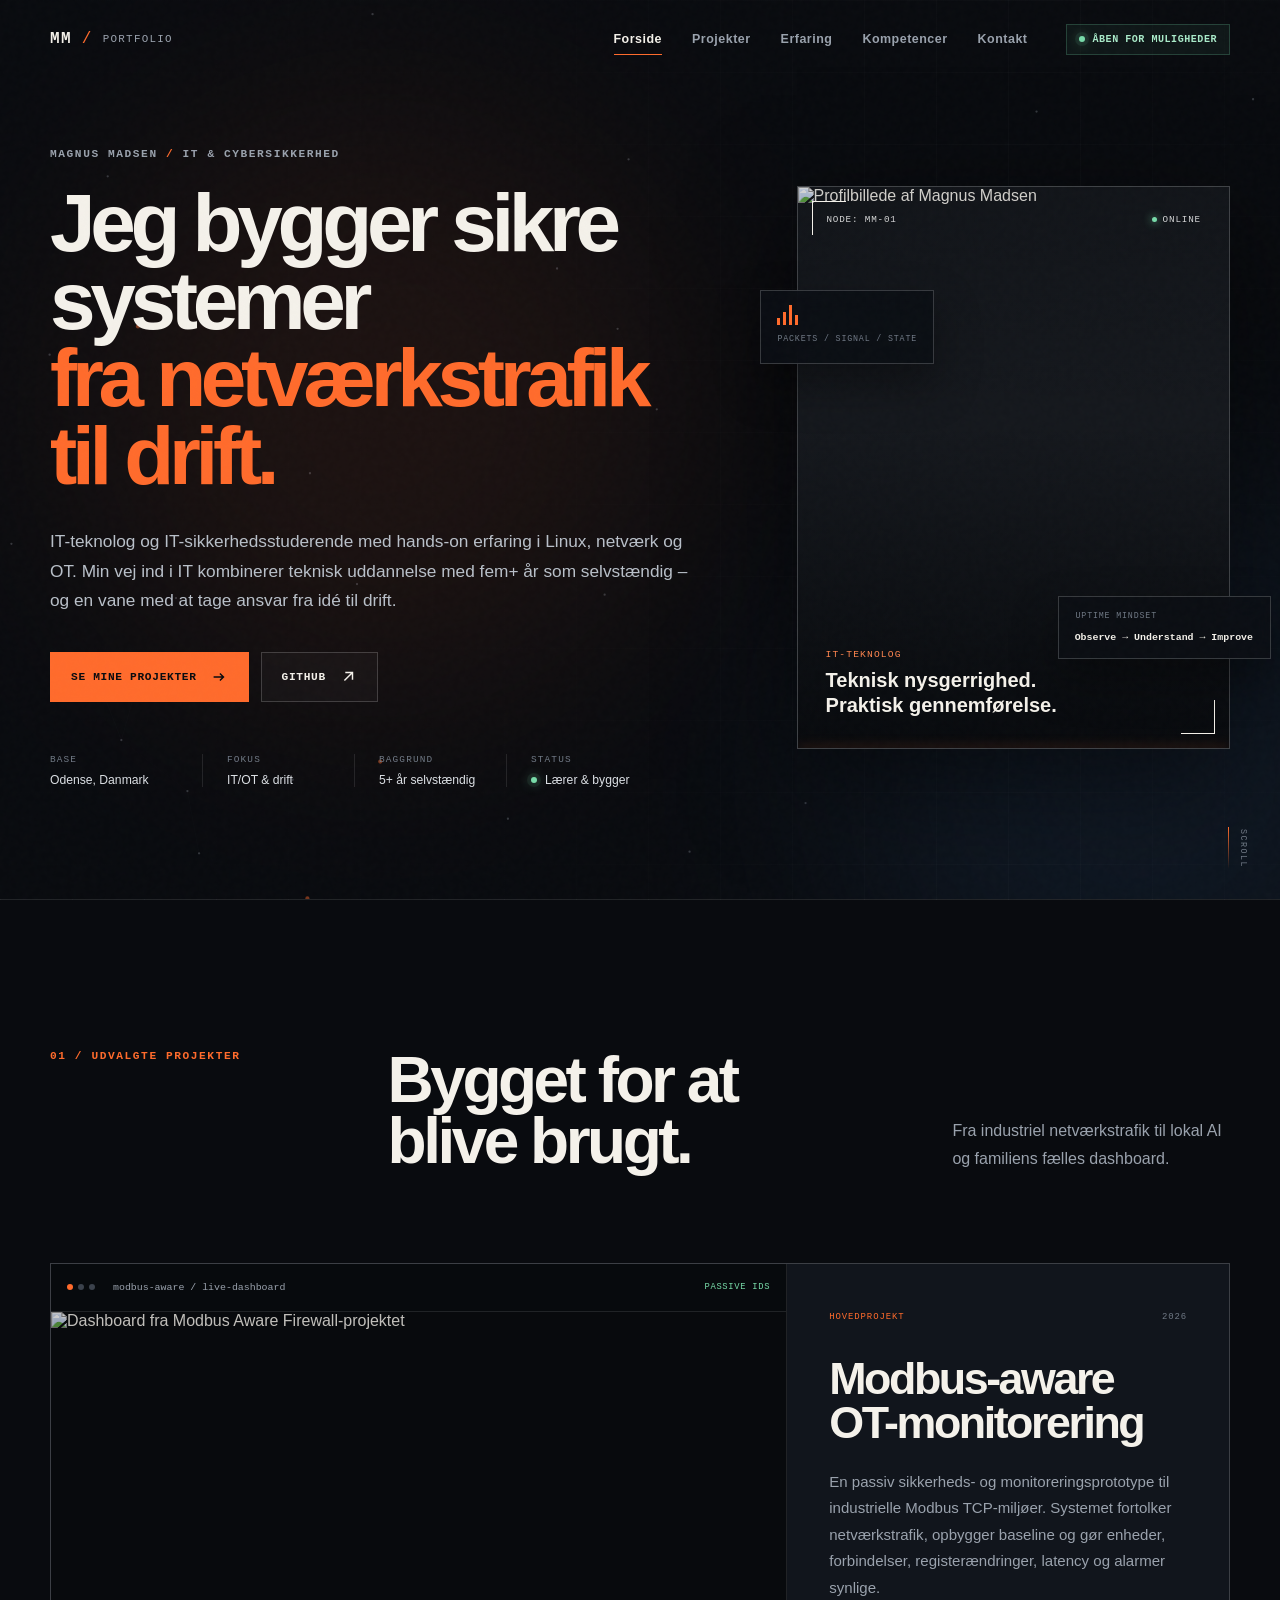
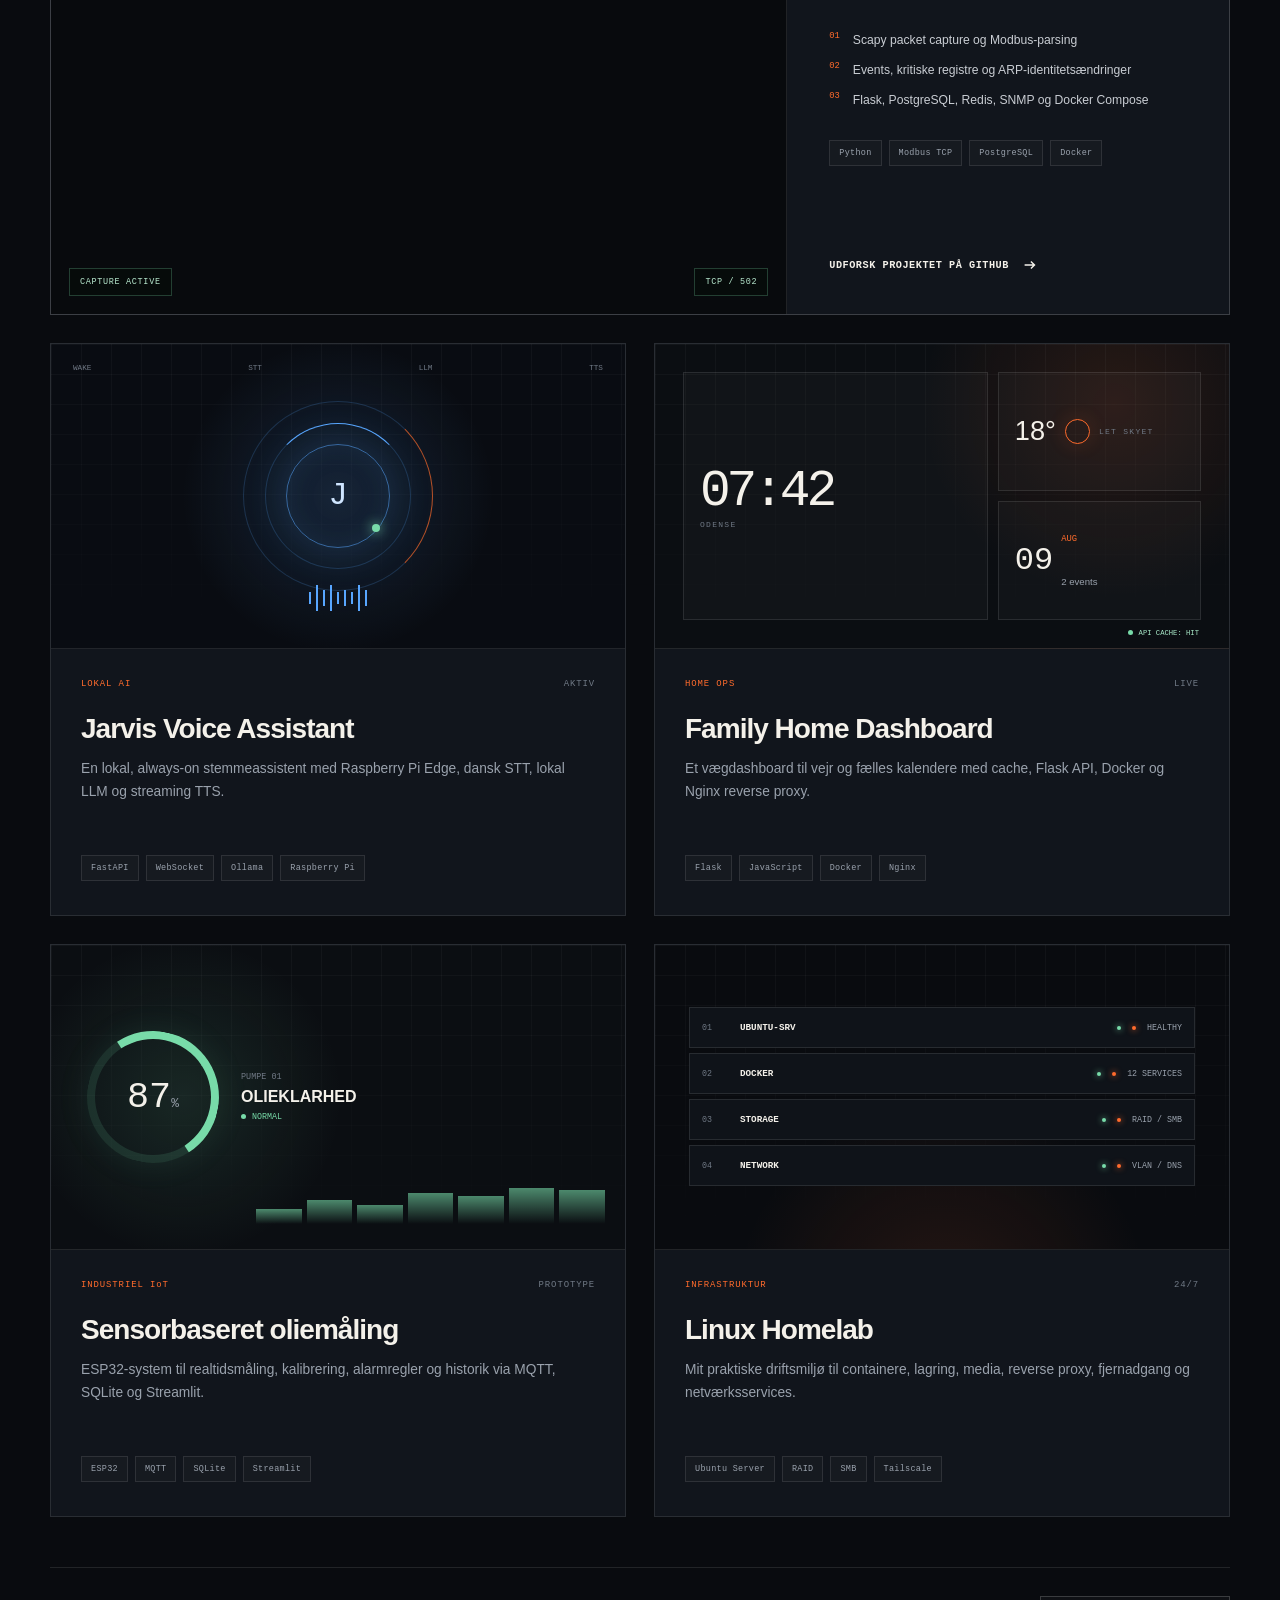
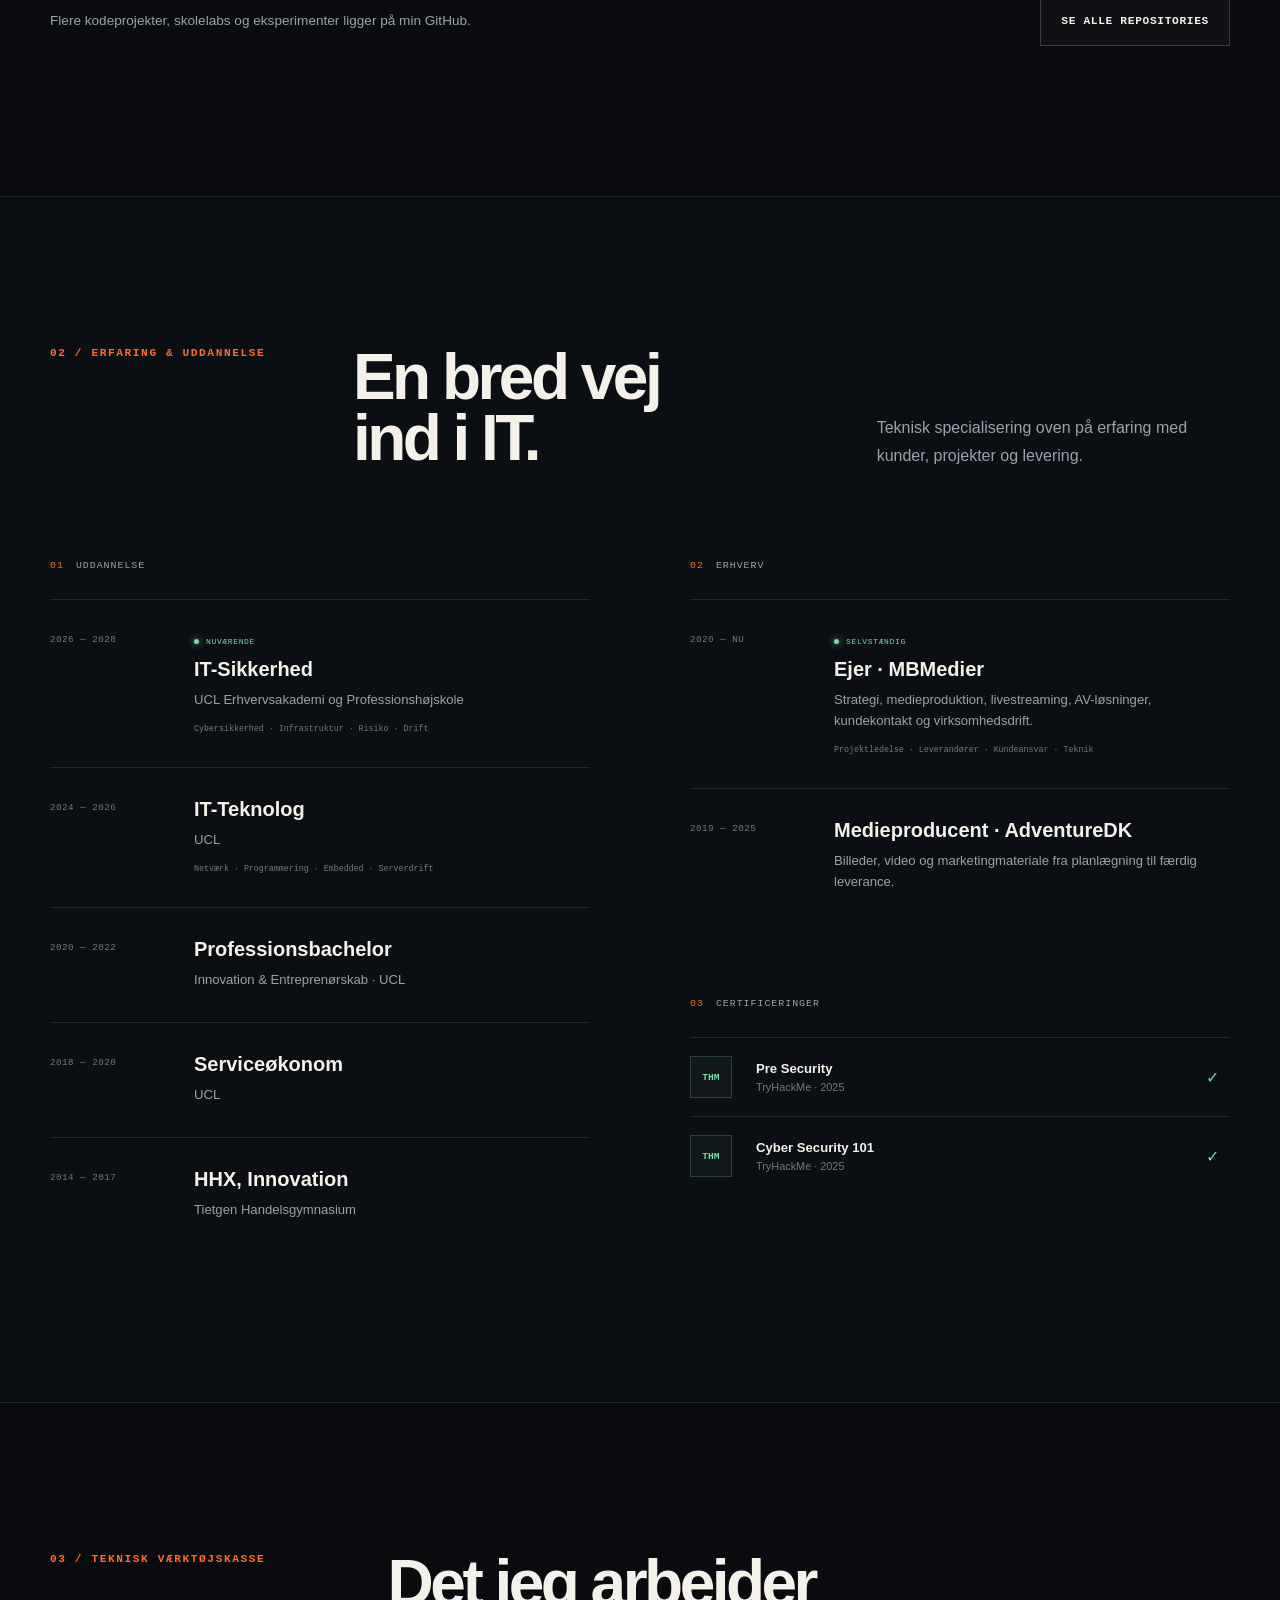
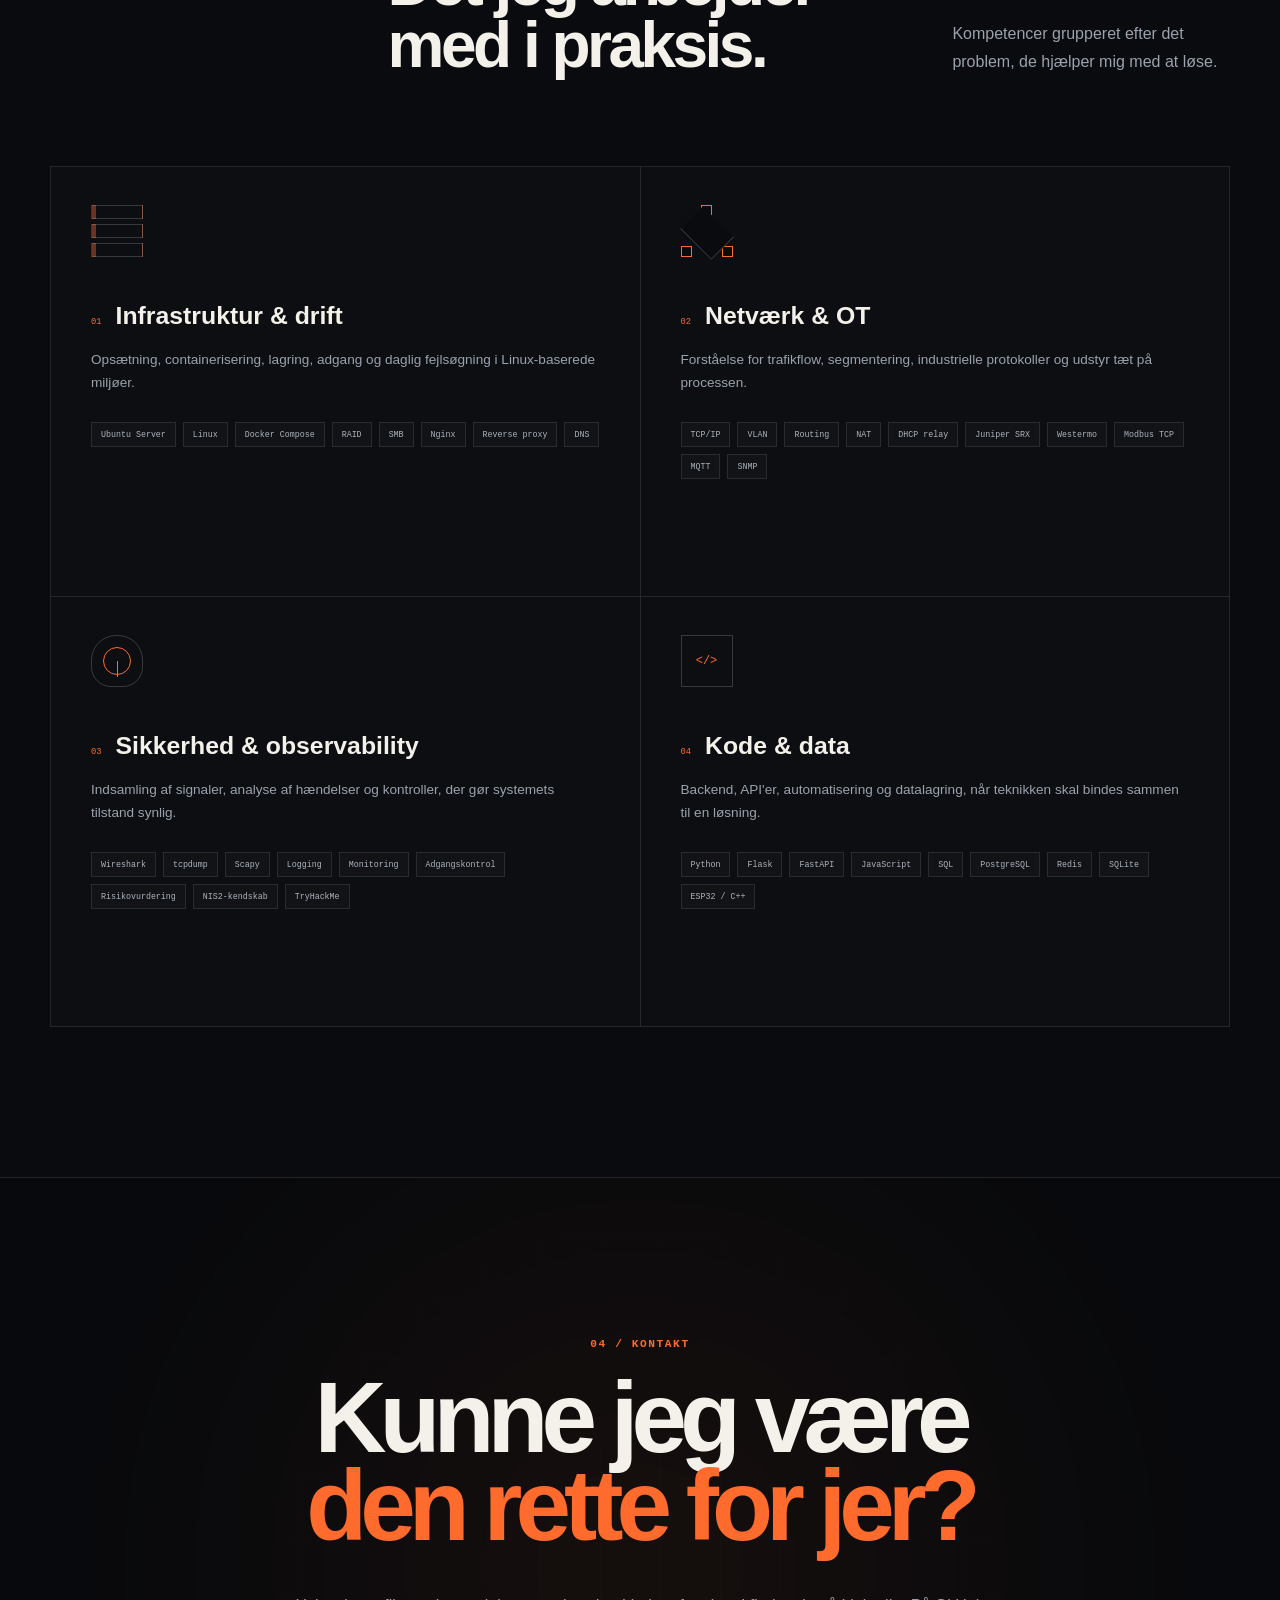
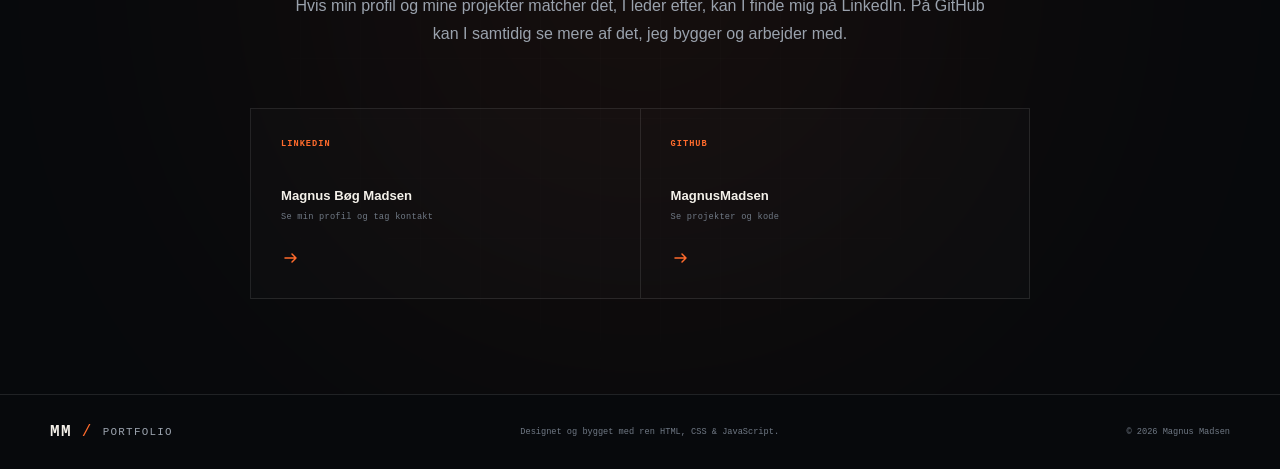
==== commit f470d564: "Omstrukturer CV-side efter sektioner og komponenter" ====
--- a/index.html
+++ b/index.html
@@ -26,23 +26,28 @@
       content="https://avatars.githubusercontent.com/u/40494689?v=4"
     />
     <title>Magnus Madsen | IT, OT &amp; Cybersikkerhed</title>
+
     <link rel="canonical" href="https://magnusmadsen.github.io/" />
     <link rel="icon" href="favicon.svg" type="image/svg+xml" />
     <link rel="manifest" href="site.webmanifest" />
     <link rel="preconnect" href="https://avatars.githubusercontent.com" />
     <link rel="preconnect" href="https://raw.githubusercontent.com" />
-    <link rel="stylesheet" href="assets/css/base.css" />
-    <link rel="stylesheet" href="assets/css/navigation.css" />
-    <link rel="stylesheet" href="assets/css/hero.css" />
-    <link rel="stylesheet" href="assets/css/projects.css" />
-    <link rel="stylesheet" href="assets/css/resume.css" />
-    <link rel="stylesheet" href="assets/css/contact.css" />
-    <link rel="stylesheet" href="assets/css/responsive.css" />
-    <link rel="stylesheet" href="assets/css/print.css" media="print" />
+
+    <link rel="stylesheet" href="styles/base.css" />
+    <link rel="stylesheet" href="components/navigation/navigation.css" />
+    <link rel="stylesheet" href="sections/hero/hero.css" />
+    <link rel="stylesheet" href="sections/projects/projects.css" />
+    <link rel="stylesheet" href="components/project-card/project-card.css" />
+    <link rel="stylesheet" href="sections/experience/experience.css" />
+    <link rel="stylesheet" href="sections/skills/skills.css" />
+    <link rel="stylesheet" href="sections/contact/contact.css" />
+    <link rel="stylesheet" href="components/footer/footer.css" />
+    <link rel="stylesheet" href="styles/print.css" media="print" />
+
     <script>
       document.documentElement.classList.add("js");
     </script>
-    <script type="module" src="assets/js/main.js"></script>
+    <script type="module" src="js/main.js"></script>
     <script type="application/ld+json">
       {
         "@context": "https://schema.org",
@@ -71,612 +76,22 @@
   <body>
     <a class="skip-link" href="#main-content">Gå til indhold</a>
     <div class="page-noise" aria-hidden="true"></div>
-    <header class="site-header" data-header>
-      <div class="shell header-inner">
-        <a
-          class="brand"
-          href="#top"
-          aria-label="Magnus Madsen – tilbage til toppen"
-        >
-          <span class="brand-mark">MM</span><span class="brand-divider">/</span
-          ><span class="brand-label">PORTFOLIO</span>
-        </a>
-        <nav class="desktop-nav" aria-label="Primær navigation">
-          <a href="#top">Forside</a>
-          <a href="#projekter">Projekter</a>
-          <a href="#erfaring">Erfaring</a>
-          <a href="#kompetencer">Kompetencer</a>
-          <a href="#kontakt">Kontakt</a>
-        </nav>
-        <div class="header-status">
-          <span class="status-dot"></span>Åben for muligheder
-        </div>
-        <button
-          class="nav-toggle"
-          type="button"
-          aria-label="Åbn menu"
-          aria-expanded="false"
-          aria-controls="mobile-navigation"
-        >
-          <span></span><span></span>
-        </button>
-      </div>
-      <nav
-        class="mobile-nav"
-        id="mobile-navigation"
-        aria-label="Mobilnavigation"
-        inert
-      >
-        <a href="#top"><span>00</span> Forside</a>
-        <a href="#projekter"><span>01</span> Projekter</a>
-        <a href="#erfaring"><span>02</span> Erfaring</a>
-        <a href="#kompetencer"><span>03</span> Kompetencer</a>
-        <a href="#kontakt"><span>04</span> Kontakt</a>
-      </nav>
-    </header>
 
-    <main id="main-content">
-      <section class="hero" id="top" aria-labelledby="hero-title">
-        <canvas
-          class="network-canvas"
-          id="networkCanvas"
-          aria-hidden="true"
-        ></canvas>
-        <div class="hero-glow hero-glow-one" aria-hidden="true"></div>
-        <div class="hero-glow hero-glow-two" aria-hidden="true"></div>
-        <div class="shell hero-grid">
-          <div class="hero-copy">
-            <p class="eyebrow reveal">
-              MAGNUS MADSEN <span>/</span> IT &amp; CYBERSIKKERHED
-            </p>
-            <h1 id="hero-title" class="reveal">
-              Jeg bygger sikre systemer
-              <span>fra netværkstrafik til drift.</span>
-            </h1>
-            <p class="hero-lead reveal">
-              IT-teknolog og IT-sikkerhedsstuderende med hands-on erfaring i
-              Linux, netværk og OT. Min vej ind i IT kombinerer teknisk
-              uddannelse med fem+ år som selvstændig – og en vane med at tage
-              ansvar fra idé til drift.
-            </p>
-            <div class="hero-actions reveal">
-              <a class="button button-primary" href="#projekter"
-                >Se mine projekter
-                <svg viewBox="0 0 20 20" aria-hidden="true">
-                  <path d="M4 10h11M11 6l4 4-4 4" /></svg
-              ></a>
-              <a
-                class="button button-ghost"
-                href="https://github.com/MagnusMadsen"
-                target="_blank"
-                rel="noopener noreferrer"
-                >GitHub
-                <svg viewBox="0 0 20 20" aria-hidden="true">
-                  <path d="M7 5h8v8M15 5 6 14" /></svg
-              ></a>
-            </div>
-            <dl class="hero-facts reveal">
-              <div>
-                <dt>BASE</dt>
-                <dd>Odense, Danmark</dd>
-              </div>
-              <div>
-                <dt>FOKUS</dt>
-                <dd>IT/OT &amp; drift</dd>
-              </div>
-              <div>
-                <dt>BAGGRUND</dt>
-                <dd>5+ år selvstændig</dd>
-              </div>
-              <div>
-                <dt>STATUS</dt>
-                <dd><span class="status-dot"></span> Lærer &amp; bygger</dd>
-              </div>
-            </dl>
-          </div>
-          <div class="hero-visual reveal" data-tilt>
-            <div class="portrait-frame">
-              <div class="portrait-corners" aria-hidden="true"></div>
-              <img
-                src="https://avatars.githubusercontent.com/u/40494689?v=4"
-                width="900"
-                height="1200"
-                alt="Profilbillede af Magnus Madsen"
-                fetchpriority="high"
-                decoding="async"
-              />
-              <div class="portrait-scan" aria-hidden="true"></div>
-              <div class="portrait-topline">
-                <span>NODE: MM-01</span
-                ><span class="online"><i></i> ONLINE</span>
-              </div>
-              <div class="portrait-caption">
-                <span>IT-TEKNOLOG</span
-                ><strong
-                  >Teknisk nysgerrighed.<br />Praktisk gennemførelse.</strong
-                >
-              </div>
-            </div>
-            <div class="floating-card card-uptime" aria-hidden="true">
-              <span>UPTIME MINDSET</span
-              ><strong>Observe → Understand → Improve</strong>
-            </div>
-            <div class="floating-card card-signal" aria-hidden="true">
-              <span class="signal-bars"><i></i><i></i><i></i><i></i></span
-              ><small>PACKETS / SIGNAL / STATE</small>
-            </div>
-          </div>
-        </div>
-        <a
-          class="scroll-cue"
-          href="#projekter"
-          aria-label="Fortsæt til projekter"
-          ><span>SCROLL</span><i></i
-        ></a>
+    <div data-navigation-root></div>
+    <main id="main-content" data-sections-root></main>
+    <div data-footer-root></div>
+
+    <noscript>
+      <section class="no-script-message">
+        <h1>Magnus Madsen</h1>
+        <p>Denne portfolio kræver JavaScript for at vise sektionerne.</p>
+        <p>
+          <a href="https://github.com/MagnusMadsen">GitHub</a>
+          <a href="https://www.linkedin.com/in/magnus-b%C3%B8g-madsen/"
+            >LinkedIn</a
+          >
+        </p>
       </section>
-
-      <section
-        class="section projects-section"
-        id="projekter"
-        aria-labelledby="projects-title"
-      >
-        <div class="shell">
-          <div class="section-heading compact reveal">
-            <p class="section-index">01 / UDVALGTE PROJEKTER</p>
-            <h2 id="projects-title">Bygget for at<br />blive brugt.</h2>
-            <p>
-              Fra industriel netværkstrafik til lokal AI og familiens fælles
-              dashboard.
-            </p>
-          </div>
-          <article class="featured-project reveal">
-            <div class="featured-preview">
-              <div class="preview-toolbar">
-                <span><i></i><i></i><i></i></span
-                ><code>modbus-aware / live-dashboard</code
-                ><small>PASSIVE IDS</small>
-              </div>
-              <img
-                src="https://raw.githubusercontent.com/MagnusMadsen/Modbus_aware_firewall/main/docs/images/dashboard_overview.png"
-                alt="Dashboard fra Modbus Aware Firewall-projektet"
-                width="1364"
-                height="1107"
-                loading="lazy"
-                decoding="async"
-              />
-              <div class="preview-overlay" aria-hidden="true">
-                <span>CAPTURE ACTIVE</span><span>TCP / 502</span>
-              </div>
-            </div>
-            <div class="featured-copy">
-              <div class="project-meta">
-                <span>HOVEDPROJEKT</span><span>2026</span>
-              </div>
-              <h3>Modbus-aware<br />OT-monitorering</h3>
-              <p>
-                En passiv sikkerheds- og monitoreringsprototype til industrielle
-                Modbus TCP-miljøer. Systemet fortolker netværkstrafik, opbygger
-                baseline og gør enheder, forbindelser, registerændringer,
-                latency og alarmer synlige.
-              </p>
-              <ul class="project-highlights">
-                <li><span>01</span> Scapy packet capture og Modbus-parsing</li>
-                <li>
-                  <span>02</span> Events, kritiske registre og
-                  ARP-identitetsændringer
-                </li>
-                <li>
-                  <span>03</span> Flask, PostgreSQL, Redis, SNMP og Docker
-                  Compose
-                </li>
-              </ul>
-              <div class="tag-row">
-                <span>Python</span><span>Modbus TCP</span><span>PostgreSQL</span
-                ><span>Docker</span>
-              </div>
-              <a
-                class="text-link"
-                href="https://github.com/MagnusMadsen/Modbus_aware_firewall"
-                target="_blank"
-                rel="noopener noreferrer"
-                >Udforsk projektet på GitHub
-                <svg viewBox="0 0 20 20" aria-hidden="true">
-                  <path d="M4 10h11M11 6l4 4-4 4" /></svg
-              ></a>
-            </div>
-          </article>
-
-          <div class="project-grid">
-            <article class="project-card project-jarvis reveal" data-tilt>
-              <div class="project-visual jarvis-visual" aria-hidden="true">
-                <div class="jarvis-core"><span>J</span><i></i></div>
-                <div class="waveform">
-                  <i></i><i></i><i></i><i></i><i></i><i></i><i></i><i></i
-                  ><i></i>
-                </div>
-                <div class="flow-labels">
-                  <span>WAKE</span><span>STT</span><span>LLM</span
-                  ><span>TTS</span>
-                </div>
-              </div>
-              <div class="project-card-copy">
-                <div class="project-meta">
-                  <span>LOKAL AI</span><span>AKTIV</span>
-                </div>
-                <h3>Jarvis Voice Assistant</h3>
-                <p>
-                  En lokal, always-on stemmeassistent med Raspberry Pi Edge,
-                  dansk STT, lokal LLM og streaming TTS.
-                </p>
-                <div class="tag-row">
-                  <span>FastAPI</span><span>WebSocket</span><span>Ollama</span
-                  ><span>Raspberry Pi</span>
-                </div>
-              </div>
-            </article>
-            <article class="project-card project-dashboard reveal" data-tilt>
-              <div class="project-visual dashboard-visual" aria-hidden="true">
-                <div class="mini-time">
-                  <strong>07:42</strong><span>ODENSE</span>
-                </div>
-                <div class="mini-weather">
-                  <span>18°</span><i></i><small>LET SKYET</small>
-                </div>
-                <div class="mini-calendar">
-                  <b>09</b><span>AUG</span><em>2 events</em>
-                </div>
-                <div class="mini-status"><i></i> API CACHE: HIT</div>
-              </div>
-              <div class="project-card-copy">
-                <div class="project-meta">
-                  <span>HOME OPS</span><span>LIVE</span>
-                </div>
-                <h3>Family Home Dashboard</h3>
-                <p>
-                  Et vægdashboard til vejr og fælles kalendere med cache, Flask
-                  API, Docker og Nginx reverse proxy.
-                </p>
-                <div class="tag-row">
-                  <span>Flask</span><span>JavaScript</span><span>Docker</span
-                  ><span>Nginx</span>
-                </div>
-              </div>
-            </article>
-            <article class="project-card project-sensor reveal" data-tilt>
-              <div class="project-visual sensor-visual" aria-hidden="true">
-                <div class="sensor-ring">
-                  <span>87<small>%</small></span>
-                </div>
-                <div class="sensor-copy">
-                  <small>PUMPE 01</small><strong>OLIEKLARHED</strong
-                  ><em><i></i> NORMAL</em>
-                </div>
-                <div class="sensor-chart">
-                  <i></i><i></i><i></i><i></i><i></i><i></i><i></i>
-                </div>
-              </div>
-              <div class="project-card-copy">
-                <div class="project-meta">
-                  <span>INDUSTRIEL IoT</span><span>PROTOTYPE</span>
-                </div>
-                <h3>Sensorbaseret oliemåling</h3>
-                <p>
-                  ESP32-system til realtidsmåling, kalibrering, alarmregler og
-                  historik via MQTT, SQLite og Streamlit.
-                </p>
-                <div class="tag-row">
-                  <span>ESP32</span><span>MQTT</span><span>SQLite</span
-                  ><span>Streamlit</span>
-                </div>
-              </div>
-            </article>
-            <article class="project-card project-homelab reveal" data-tilt>
-              <div class="project-visual homelab-visual" aria-hidden="true">
-                <div class="rack-row">
-                  <span>01</span><b>UBUNTU-SRV</b><i></i><i></i><em>HEALTHY</em>
-                </div>
-                <div class="rack-row">
-                  <span>02</span><b>DOCKER</b><i></i><i></i><em>12 SERVICES</em>
-                </div>
-                <div class="rack-row">
-                  <span>03</span><b>STORAGE</b><i></i><i></i><em>RAID / SMB</em>
-                </div>
-                <div class="rack-row">
-                  <span>04</span><b>NETWORK</b><i></i><i></i><em>VLAN / DNS</em>
-                </div>
-              </div>
-              <div class="project-card-copy">
-                <div class="project-meta">
-                  <span>INFRASTRUKTUR</span><span>24/7</span>
-                </div>
-                <h3>Linux Homelab</h3>
-                <p>
-                  Mit praktiske driftsmiljø til containere, lagring, media,
-                  reverse proxy, fjernadgang og netværksservices.
-                </p>
-                <div class="tag-row">
-                  <span>Ubuntu Server</span><span>RAID</span><span>SMB</span
-                  ><span>Tailscale</span>
-                </div>
-              </div>
-            </article>
-          </div>
-          <div class="projects-footer reveal">
-            <p>
-              Flere kodeprojekter, skolelabs og eksperimenter ligger på min
-              GitHub.
-            </p>
-            <a
-              class="button button-ghost"
-              href="https://github.com/MagnusMadsen?tab=repositories"
-              target="_blank"
-              rel="noopener noreferrer"
-              >Se alle repositories</a
-            >
-          </div>
-        </div>
-      </section>
-
-      <section
-        class="section experience-section"
-        id="erfaring"
-        aria-labelledby="experience-title"
-      >
-        <div class="shell">
-          <div class="section-heading reveal">
-            <p class="section-index">02 / ERFARING &amp; UDDANNELSE</p>
-            <h2 id="experience-title">En bred vej<br />ind i IT.</h2>
-            <p>
-              Teknisk specialisering oven på erfaring med kunder, projekter og
-              levering.
-            </p>
-          </div>
-          <div class="timeline-layout">
-            <div class="timeline-column">
-              <div class="timeline-label reveal">
-                <span>01</span> UDDANNELSE
-              </div>
-              <article class="timeline-item current reveal">
-                <div class="timeline-date">2026 — 2028</div>
-                <div>
-                  <span class="current-badge"><i></i> NUVÆRENDE</span>
-                  <h3>IT-Sikkerhed</h3>
-                  <p>UCL Erhvervsakademi og Professionshøjskole</p>
-                  <small>Cybersikkerhed · Infrastruktur · Risiko · Drift</small>
-                </div>
-              </article>
-              <article class="timeline-item reveal">
-                <div class="timeline-date">2024 — 2026</div>
-                <div>
-                  <h3>IT-Teknolog</h3>
-                  <p>UCL</p>
-                  <small
-                    >Netværk · Programmering · Embedded · Serverdrift</small
-                  >
-                </div>
-              </article>
-              <article class="timeline-item reveal">
-                <div class="timeline-date">2020 — 2022</div>
-                <div>
-                  <h3>Professionsbachelor</h3>
-                  <p>Innovation &amp; Entreprenørskab · UCL</p>
-                </div>
-              </article>
-              <article class="timeline-item reveal">
-                <div class="timeline-date">2018 — 2020</div>
-                <div>
-                  <h3>Serviceøkonom</h3>
-                  <p>UCL</p>
-                </div>
-              </article>
-              <article class="timeline-item reveal">
-                <div class="timeline-date">2014 — 2017</div>
-                <div>
-                  <h3>HHX, Innovation</h3>
-                  <p>Tietgen Handelsgymnasium</p>
-                </div>
-              </article>
-            </div>
-            <div class="timeline-column">
-              <div class="timeline-label reveal"><span>02</span> ERHVERV</div>
-              <article class="timeline-item current reveal">
-                <div class="timeline-date">2020 — NU</div>
-                <div>
-                  <span class="current-badge"><i></i> SELVSTÆNDIG</span>
-                  <h3>Ejer · MBMedier</h3>
-                  <p>
-                    Strategi, medieproduktion, livestreaming, AV-løsninger,
-                    kundekontakt og virksomhedsdrift.
-                  </p>
-                  <small
-                    >Projektledelse · Leverandører · Kundeansvar · Teknik</small
-                  >
-                </div>
-              </article>
-              <article class="timeline-item reveal">
-                <div class="timeline-date">2019 — 2025</div>
-                <div>
-                  <h3>Medieproducent · AdventureDK</h3>
-                  <p>
-                    Billeder, video og marketingmateriale fra planlægning til
-                    færdig leverance.
-                  </p>
-                </div>
-              </article>
-              <div class="certifications reveal">
-                <div class="timeline-label">
-                  <span>03</span> CERTIFICERINGER
-                </div>
-                <div class="cert-card">
-                  <div class="cert-icon">THM</div>
-                  <div>
-                    <strong>Pre Security</strong><span>TryHackMe · 2025</span>
-                  </div>
-                  <i>✓</i>
-                </div>
-                <div class="cert-card">
-                  <div class="cert-icon">THM</div>
-                  <div>
-                    <strong>Cyber Security 101</strong
-                    ><span>TryHackMe · 2025</span>
-                  </div>
-                  <i>✓</i>
-                </div>
-              </div>
-            </div>
-          </div>
-        </div>
-      </section>
-
-      <section
-        class="section skills-section"
-        id="kompetencer"
-        aria-labelledby="skills-title"
-      >
-        <div class="shell">
-          <div class="section-heading compact reveal">
-            <p class="section-index">03 / TEKNISK VÆRKTØJSKASSE</p>
-            <h2 id="skills-title">Det jeg arbejder<br />med i praksis.</h2>
-            <p>
-              Kompetencer grupperet efter det problem, de hjælper mig med at
-              løse.
-            </p>
-          </div>
-          <div class="skills-grid">
-            <article class="skill-group reveal">
-              <div class="skill-icon infrastructure-icon" aria-hidden="true">
-                <i></i><i></i><i></i>
-              </div>
-              <div>
-                <span class="skill-index">01</span>
-                <h3>Infrastruktur &amp; drift</h3>
-              </div>
-              <p>
-                Opsætning, containerisering, lagring, adgang og daglig
-                fejlsøgning i Linux-baserede miljøer.
-              </p>
-              <div class="skills-list">
-                <span>Ubuntu Server</span><span>Linux</span
-                ><span>Docker Compose</span><span>RAID</span><span>SMB</span
-                ><span>Nginx</span><span>Reverse proxy</span><span>DNS</span>
-              </div>
-            </article>
-            <article class="skill-group reveal">
-              <div class="skill-icon network-icon" aria-hidden="true">
-                <i></i><i></i><i></i><i></i>
-              </div>
-              <div>
-                <span class="skill-index">02</span>
-                <h3>Netværk &amp; OT</h3>
-              </div>
-              <p>
-                Forståelse for trafikflow, segmentering, industrielle
-                protokoller og udstyr tæt på processen.
-              </p>
-              <div class="skills-list">
-                <span>TCP/IP</span><span>VLAN</span><span>Routing</span
-                ><span>NAT</span><span>DHCP relay</span><span>Juniper SRX</span
-                ><span>Westermo</span><span>Modbus TCP</span><span>MQTT</span
-                ><span>SNMP</span>
-              </div>
-            </article>
-            <article class="skill-group reveal">
-              <div class="skill-icon security-icon" aria-hidden="true">
-                <i></i>
-              </div>
-              <div>
-                <span class="skill-index">03</span>
-                <h3>Sikkerhed &amp; observability</h3>
-              </div>
-              <p>
-                Indsamling af signaler, analyse af hændelser og kontroller, der
-                gør systemets tilstand synlig.
-              </p>
-              <div class="skills-list">
-                <span>Wireshark</span><span>tcpdump</span><span>Scapy</span
-                ><span>Logging</span><span>Monitoring</span
-                ><span>Adgangskontrol</span><span>Risikovurdering</span
-                ><span>NIS2-kendskab</span><span>TryHackMe</span>
-              </div>
-            </article>
-            <article class="skill-group reveal">
-              <div class="skill-icon code-icon" aria-hidden="true">
-                &lt;/&gt;
-              </div>
-              <div>
-                <span class="skill-index">04</span>
-                <h3>Kode &amp; data</h3>
-              </div>
-              <p>
-                Backend, API'er, automatisering og datalagring, når teknikken
-                skal bindes sammen til en løsning.
-              </p>
-              <div class="skills-list">
-                <span>Python</span><span>Flask</span><span>FastAPI</span
-                ><span>JavaScript</span><span>SQL</span><span>PostgreSQL</span
-                ><span>Redis</span><span>SQLite</span><span>ESP32 / C++</span>
-              </div>
-            </article>
-          </div>
-        </div>
-      </section>
-
-      <section
-        class="contact-section"
-        id="kontakt"
-        aria-labelledby="contact-title"
-      >
-        <div class="contact-grid-bg" aria-hidden="true"></div>
-        <div class="shell contact-inner">
-          <p class="section-index reveal">04 / KONTAKT</p>
-          <h2 id="contact-title" class="reveal">
-            Kunne jeg være<br /><span>den rette for jer?</span>
-          </h2>
-          <p class="contact-lead reveal">
-            Hvis min profil og mine projekter matcher det, I leder efter, kan I
-            finde mig på LinkedIn. På GitHub kan I samtidig se mere af det, jeg
-            bygger og arbejder med.
-          </p>
-          <div class="contact-cards reveal">
-            <a
-              class="contact-card"
-              href="https://www.linkedin.com/in/magnus-b%C3%B8g-madsen/"
-              target="_blank"
-              rel="noopener noreferrer"
-            >
-              <span class="contact-label">LINKEDIN</span>
-              <strong>Magnus Bøg Madsen</strong>
-              <small>Se min profil og tag kontakt</small>
-              <svg viewBox="0 0 20 20" aria-hidden="true">
-                <path d="M4 10h11M11 6l4 4-4 4" />
-              </svg>
-            </a>
-            <a
-              class="contact-card"
-              href="https://github.com/MagnusMadsen"
-              target="_blank"
-              rel="noopener noreferrer"
-            >
-              <span class="contact-label">GITHUB</span>
-              <strong>MagnusMadsen</strong>
-              <small>Se projekter og kode</small>
-              <svg viewBox="0 0 20 20" aria-hidden="true">
-                <path d="M4 10h11M11 6l4 4-4 4" />
-              </svg>
-            </a>
-          </div>
-        </div>
-      </section>
-    </main>
-    <footer class="site-footer">
-      <div class="shell">
-        <a class="brand" href="#top"
-          ><span class="brand-mark">MM</span><span class="brand-divider">/</span
-          ><span class="brand-label">PORTFOLIO</span></a
-        >
-        <p>Designet og bygget med ren HTML, CSS &amp; JavaScript.</p>
-        <p>© <span data-year>2026</span> Magnus Madsen</p>
-      </div>
-    </footer>
+    </noscript>
   </body>
 </html>
--- a/styles/base.css
+++ b/styles/base.css
@@ -0,0 +1,315 @@
+/* Design tokens, reset and shared building blocks */
+
+:root {
+  --bg: #090b0f;
+  --panel: #11151c;
+  --line: rgba(255, 255, 255, 0.1);
+  --line-strong: rgba(255, 255, 255, 0.18);
+  --text: #f4f1ea;
+  --muted: #9aa2ad;
+  --muted-2: #707985;
+  --orange: #ff6b2c;
+  --orange-bright: #ff864f;
+  --blue: #58a6ff;
+  --green: #78dba9;
+  --shell: min(1180px, calc(100vw - 48px));
+  --sans:
+    Inter, ui-sans-serif, -apple-system, BlinkMacSystemFont, "Segoe UI",
+    sans-serif;
+  --mono: "SFMono-Regular", Consolas, "Liberation Mono", monospace;
+  --ease: cubic-bezier(0.2, 0.75, 0.25, 1);
+}
+*,
+*::before,
+*::after {
+  box-sizing: border-box;
+}
+html {
+  scroll-behavior: smooth;
+  background: var(--bg);
+}
+body {
+  margin: 0;
+  min-width: 320px;
+  color: var(--text);
+  background: var(--bg);
+  font-family: var(--sans);
+  -webkit-font-smoothing: antialiased;
+  text-rendering: optimizeLegibility;
+  overflow-x: hidden;
+}
+body.nav-open {
+  overflow: hidden;
+}
+img {
+  display: block;
+  max-width: 100%;
+}
+a {
+  color: inherit;
+  text-decoration: none;
+}
+button {
+  color: inherit;
+  font: inherit;
+}
+::selection {
+  color: #08090c;
+  background: var(--orange);
+}
+.shell {
+  width: var(--shell);
+  margin-inline: auto;
+}
+.skip-link {
+  position: fixed;
+  z-index: 999;
+  top: 12px;
+  left: 12px;
+  padding: 12px 16px;
+  color: #090b0f;
+  background: var(--orange);
+  transform: translateY(-150%);
+  transition: transform 180ms ease;
+}
+.skip-link:focus {
+  transform: translateY(0);
+}
+.page-noise {
+  position: fixed;
+  inset: 0;
+  z-index: 100;
+  pointer-events: none;
+  opacity: 0.025;
+  background-image: url("data:image/svg+xml,%3Csvg viewBox='0 0 160 160' xmlns='http://www.w3.org/2000/svg'%3E%3Cfilter id='n'%3E%3CfeTurbulence type='fractalNoise' baseFrequency='.9' numOctaves='3' stitchTiles='stitch'/%3E%3C/filter%3E%3Crect width='100%25' height='100%25' filter='url(%23n)' opacity='.75'/%3E%3C/svg%3E");
+}
+
+/* Shared identity */
+
+.brand {
+  display: inline-flex;
+  align-items: center;
+  gap: 10px;
+  font-family: var(--mono);
+  letter-spacing: 0.08em;
+}
+.brand-mark {
+  font-weight: 800;
+}
+.brand-divider {
+  color: var(--orange);
+}
+.brand-label {
+  color: var(--muted);
+  font-size: 0.68rem;
+}
+.status-dot {
+  width: 6px;
+  height: 6px;
+  border-radius: 50%;
+  background: var(--green);
+  box-shadow:
+    0 0 0 4px rgba(120, 219, 169, 0.08),
+    0 0 12px rgba(120, 219, 169, 0.65);
+}
+
+/* Shared actions */
+
+.button {
+  display: inline-flex;
+  min-height: 50px;
+  align-items: center;
+  justify-content: center;
+  gap: 13px;
+  padding: 0 20px;
+  border: 1px solid transparent;
+  font: 700 0.7rem var(--mono);
+  letter-spacing: 0.06em;
+  text-transform: uppercase;
+  transition:
+    color 180ms ease,
+    background 180ms ease,
+    border-color 180ms ease,
+    transform 180ms var(--ease);
+}
+.button:hover {
+  transform: translateY(-2px);
+}
+.button svg,
+.text-link svg {
+  width: 18px;
+  fill: none;
+  stroke: currentColor;
+  stroke-width: 1.6;
+}
+.button-primary {
+  color: #090b0f;
+  background: var(--orange);
+}
+.button-primary:hover {
+  background: var(--orange-bright);
+}
+.button-ghost {
+  border-color: var(--line-strong);
+  background: rgba(255, 255, 255, 0.025);
+}
+.button-ghost:hover {
+  border-color: rgba(255, 107, 44, 0.55);
+  background: rgba(255, 107, 44, 0.07);
+}
+
+/* Shared section structure */
+.section-index {
+  margin: 0 0 24px;
+  color: var(--muted);
+  font: 600 0.7rem var(--mono);
+  letter-spacing: 0.14em;
+  text-transform: uppercase;
+}
+.section {
+  position: relative;
+  padding: 150px 0;
+  border-bottom: 1px solid var(--line);
+}
+.section-heading {
+  display: grid;
+  grid-template-columns: 0.55fr 1.05fr 0.8fr;
+  gap: 60px;
+  align-items: end;
+  margin-bottom: 90px;
+}
+.section-heading .section-index {
+  align-self: start;
+  color: var(--orange);
+}
+.section-heading h2 {
+  margin: 0;
+  font-size: clamp(3rem, 5vw, 5.2rem);
+  letter-spacing: -0.055em;
+  line-height: 0.96;
+}
+.section-heading > p:last-child {
+  margin: 0;
+  color: var(--muted);
+  font-size: 1rem;
+  line-height: 1.75;
+}
+.section-heading.compact {
+  grid-template-columns: 0.55fr 1fr 0.55fr;
+}
+
+/* Entrance animation */
+.js .reveal {
+  opacity: 0;
+  transform: translateY(24px);
+  transition:
+    opacity 700ms var(--ease),
+    transform 700ms var(--ease);
+}
+.js .reveal.is-visible {
+  opacity: 1;
+  transform: translateY(0);
+}
+
+main section[id] {
+  scroll-margin-top: 78px;
+}
+
+:focus-visible {
+  outline: 2px solid var(--orange);
+  outline-offset: 4px;
+}
+
+/* Safe fallbacks */
+
+.no-script-message,
+.render-error {
+  display: grid;
+  min-height: 100vh;
+  place-content: center;
+  gap: 18px;
+  width: var(--shell);
+  margin-inline: auto;
+  text-align: center;
+}
+.no-script-message h1,
+.render-error h1 {
+  margin: 0;
+  font-size: clamp(2.8rem, 8vw, 5.5rem);
+}
+.no-script-message p,
+.render-error p {
+  margin: 0;
+  color: var(--muted);
+}
+.no-script-message p:last-child {
+  display: flex;
+  justify-content: center;
+  gap: 24px;
+  color: var(--orange);
+}
+.render-error .button {
+  margin: 12px auto 0;
+}
+
+@media (max-width: 1080px) {
+  .section-heading,
+  .section-heading.compact {
+    grid-template-columns: 0.35fr 1fr 0.55fr;
+    gap: 36px;
+  }
+}
+
+@media (max-width: 820px) {
+  :root {
+    --shell: min(100% - 32px, 680px);
+  }
+
+  .section {
+    padding: 110px 0;
+  }
+
+  .section-heading,
+  .section-heading.compact {
+    grid-template-columns: 1fr;
+    gap: 20px;
+    margin-bottom: 65px;
+  }
+
+  .section-heading .section-index {
+    margin-bottom: 4px;
+  }
+
+  .section-heading > p:last-child {
+    max-width: 540px;
+  }
+}
+
+@media (max-width: 560px) {
+  .brand-label {
+    display: none;
+  }
+
+  .section {
+    padding: 90px 0;
+  }
+
+  .section-heading h2 {
+    font-size: clamp(2.8rem, 14vw, 4rem);
+  }
+}
+
+@media (prefers-reduced-motion: reduce) {
+  html {
+    scroll-behavior: auto;
+  }
+
+  *,
+  *::before,
+  *::after {
+    scroll-behavior: auto !important;
+    animation-duration: 0.01ms !important;
+    animation-iteration-count: 1 !important;
+    transition-duration: 0.01ms !important;
+  }
+}
--- a/components/navigation/navigation.css
+++ b/components/navigation/navigation.css
@@ -0,0 +1,158 @@
+/* Header and navigation */
+.site-header {
+  position: fixed;
+  inset: 0 0 auto;
+  z-index: 80;
+  border-bottom: 1px solid transparent;
+  transition:
+    background 240ms ease,
+    border-color 240ms ease;
+}
+.site-header.is-scrolled {
+  border-bottom-color: var(--line);
+  background: rgba(9, 11, 15, 0.82);
+  backdrop-filter: blur(18px);
+}
+.header-inner {
+  height: 78px;
+  display: flex;
+  align-items: center;
+  gap: 38px;
+}
+.desktop-nav {
+  display: flex;
+  align-items: center;
+  gap: 30px;
+  margin-left: auto;
+}
+.desktop-nav a {
+  position: relative;
+  padding: 28px 0;
+  color: var(--muted);
+  font-size: 0.78rem;
+  font-weight: 650;
+  letter-spacing: 0.04em;
+  transition: color 180ms ease;
+}
+.desktop-nav a::after {
+  content: "";
+  position: absolute;
+  right: 0;
+  bottom: 19px;
+  left: 0;
+  height: 1px;
+  background: var(--orange);
+  transform: scaleX(0);
+  transform-origin: left;
+  transition: transform 200ms var(--ease);
+}
+.desktop-nav a:hover,
+.desktop-nav a.active {
+  color: var(--text);
+}
+.desktop-nav a:hover::after,
+.desktop-nav a.active::after {
+  transform: scaleX(1);
+}
+.header-status {
+  display: inline-flex;
+  align-items: center;
+  gap: 8px;
+  padding: 9px 12px;
+  border: 1px solid rgba(120, 219, 169, 0.22);
+  color: #a9eac9;
+  background: rgba(120, 219, 169, 0.06);
+  font: 600 0.63rem var(--mono);
+  letter-spacing: 0.05em;
+  text-transform: uppercase;
+}
+.nav-toggle {
+  display: none;
+  width: 42px;
+  height: 42px;
+  border: 1px solid var(--line);
+  background: transparent;
+  cursor: pointer;
+}
+.nav-toggle span {
+  display: block;
+  width: 18px;
+  height: 1px;
+  margin: 5px auto;
+  background: var(--text);
+  transition: transform 200ms ease;
+}
+.mobile-nav {
+  display: none;
+}
+
+@media (max-width: 1080px) {
+  .header-status {
+    display: none;
+  }
+}
+
+@media (max-width: 820px) {
+  .desktop-nav {
+    display: none;
+  }
+
+  .nav-toggle {
+    display: block;
+    margin-left: auto;
+  }
+
+  .site-header .header-status {
+    display: none;
+  }
+
+  .nav-toggle[aria-expanded="true"] span:first-child {
+    transform: translateY(3px) rotate(45deg);
+  }
+
+  .nav-toggle[aria-expanded="true"] span:last-child {
+    transform: translateY(-3px) rotate(-45deg);
+  }
+
+  .mobile-nav {
+    position: fixed;
+    z-index: 79;
+    inset: 78px 0 auto;
+    display: grid;
+    max-height: 0;
+    overflow: hidden;
+    border-bottom: 1px solid transparent;
+    background: rgba(9, 11, 15, 0.98);
+    transition:
+      max-height 300ms var(--ease),
+      border-color 300ms ease;
+  }
+
+  .mobile-nav.is-open {
+    max-height: calc(100vh - 78px);
+    border-bottom-color: var(--line);
+  }
+
+  .mobile-nav a {
+    display: flex;
+    gap: 16px;
+    padding: 20px 24px;
+    border-top: 1px solid var(--line);
+    font-size: 1.3rem;
+  }
+
+  .mobile-nav a span {
+    color: var(--orange);
+    font: 400 0.55rem var(--mono);
+  }
+}
+
+@media (max-width: 560px) {
+  .header-inner {
+    height: 68px;
+  }
+
+  .mobile-nav {
+    top: 68px;
+  }
+}
--- a/sections/hero/hero.css
+++ b/sections/hero/hero.css
@@ -0,0 +1,442 @@
+/* Hero */
+.hero {
+  position: relative;
+  min-height: 900px;
+  height: 100svh;
+  overflow: hidden;
+  border-bottom: 1px solid var(--line);
+  background:
+    linear-gradient(rgba(255, 255, 255, 0.025) 1px, transparent 1px),
+    linear-gradient(90deg, rgba(255, 255, 255, 0.025) 1px, transparent 1px);
+  background-size: 72px 72px;
+}
+.hero::before {
+  content: "";
+  position: absolute;
+  inset: 0;
+  background: linear-gradient(
+    90deg,
+    rgba(9, 11, 15, 0.98) 0%,
+    rgba(9, 11, 15, 0.86) 44%,
+    rgba(9, 11, 15, 0.28) 80%,
+    rgba(9, 11, 15, 0.8) 100%
+  );
+}
+.network-canvas {
+  position: absolute;
+  inset: 0;
+  width: 100%;
+  height: 100%;
+  opacity: 0.62;
+}
+.hero-glow {
+  position: absolute;
+  width: 600px;
+  height: 600px;
+  border-radius: 50%;
+  filter: blur(120px);
+  opacity: 0.08;
+  pointer-events: none;
+}
+.hero-glow-one {
+  top: 12%;
+  left: 6%;
+  background: var(--orange);
+}
+.hero-glow-two {
+  right: -12%;
+  bottom: -20%;
+  background: var(--blue);
+}
+.hero-grid {
+  position: relative;
+  z-index: 2;
+  display: grid;
+  grid-template-columns: minmax(0, 1.07fr) minmax(380px, 0.72fr);
+  gap: clamp(60px, 8vw, 130px);
+  align-items: center;
+  min-height: 100%;
+  padding-block: 118px 82px;
+}
+.hero-copy {
+  max-width: 760px;
+}
+.eyebrow {
+  margin: 0 0 24px;
+  color: var(--muted);
+  font: 600 0.7rem var(--mono);
+  letter-spacing: 0.14em;
+  text-transform: uppercase;
+}
+.eyebrow span {
+  color: var(--orange);
+}
+.hero h1 {
+  max-width: 820px;
+  margin: 0;
+  font-size: clamp(3.6rem, 6.4vw, 6.7rem);
+  font-weight: 720;
+  letter-spacing: -0.065em;
+  line-height: 0.95;
+}
+.hero h1 span {
+  display: block;
+  color: var(--orange);
+}
+.hero-lead {
+  max-width: 660px;
+  margin: 32px 0 0;
+  color: #b9c0c9;
+  font-size: clamp(1rem, 1.35vw, 1.22rem);
+  line-height: 1.72;
+}
+.hero-actions {
+  display: flex;
+  flex-wrap: wrap;
+  gap: 12px;
+  margin-top: 36px;
+}
+.hero-facts {
+  display: flex;
+  gap: 0;
+  margin: 52px 0 0;
+  padding: 0;
+}
+.hero-facts > div {
+  min-width: 152px;
+  padding: 0 24px;
+  border-left: 1px solid var(--line);
+}
+.hero-facts > div:first-child {
+  padding-left: 0;
+  border-left: 0;
+}
+.hero-facts dt {
+  margin-bottom: 8px;
+  color: var(--muted-2);
+  font: 400 0.59rem var(--mono);
+  letter-spacing: 0.12em;
+}
+.hero-facts dd {
+  display: flex;
+  align-items: center;
+  gap: 8px;
+  margin: 0;
+  color: #dce0e5;
+  font-size: 0.76rem;
+}
+.hero-visual {
+  position: relative;
+  justify-self: end;
+  width: min(100%, 445px);
+  perspective: 1000px;
+}
+.portrait-frame {
+  position: relative;
+  aspect-ratio: 0.77;
+  overflow: hidden;
+  border: 1px solid rgba(255, 255, 255, 0.18);
+  background: #15181d;
+  box-shadow: 0 30px 100px rgba(0, 0, 0, 0.5);
+  transform: rotateY(var(--tilt-x, 0deg)) rotateX(var(--tilt-y, 0deg));
+  transition: transform 250ms var(--ease);
+}
+.portrait-frame::after {
+  content: "";
+  position: absolute;
+  inset: 0;
+  background: linear-gradient(
+    180deg,
+    rgba(4, 6, 9, 0.18),
+    transparent 42%,
+    rgba(5, 7, 10, 0.82)
+  );
+}
+.portrait-frame img {
+  width: 100%;
+  height: 100%;
+  object-fit: cover;
+  object-position: 50% 47%;
+  filter: saturate(0.82) contrast(1.06);
+}
+.portrait-corners::before,
+.portrait-corners::after {
+  content: "";
+  position: absolute;
+  z-index: 4;
+  width: 34px;
+  height: 34px;
+  border-color: var(--orange);
+}
+.portrait-corners::before {
+  top: 14px;
+  left: 14px;
+  border-top: 1px solid;
+  border-left: 1px solid;
+}
+.portrait-corners::after {
+  right: 14px;
+  bottom: 14px;
+  border-right: 1px solid;
+  border-bottom: 1px solid;
+}
+.portrait-scan {
+  position: absolute;
+  z-index: 3;
+  right: 0;
+  left: 0;
+  height: 1px;
+  background: linear-gradient(
+    90deg,
+    transparent,
+    rgba(255, 107, 44, 0.85),
+    transparent
+  );
+  box-shadow: 0 0 12px var(--orange);
+  animation: scan 7s linear infinite;
+}
+@keyframes scan {
+  from {
+    top: -2%;
+  }
+  to {
+    top: 102%;
+  }
+}
+.portrait-topline {
+  position: absolute;
+  z-index: 5;
+  top: 27px;
+  right: 28px;
+  left: 28px;
+  display: flex;
+  justify-content: space-between;
+  color: rgba(255, 255, 255, 0.82);
+  font: 400 0.58rem var(--mono);
+  letter-spacing: 0.09em;
+}
+.portrait-topline .online {
+  display: flex;
+  align-items: center;
+  gap: 6px;
+}
+.portrait-topline .online i {
+  width: 5px;
+  height: 5px;
+  border-radius: 50%;
+  background: var(--green);
+  box-shadow: 0 0 8px var(--green);
+}
+.portrait-caption {
+  position: absolute;
+  z-index: 5;
+  right: 28px;
+  bottom: 30px;
+  left: 28px;
+}
+.portrait-caption span {
+  display: block;
+  margin-bottom: 8px;
+  color: var(--orange-bright);
+  font: 400 0.6rem var(--mono);
+  letter-spacing: 0.12em;
+}
+.portrait-caption strong {
+  font-size: 1.25rem;
+  line-height: 1.25;
+}
+.floating-card {
+  position: absolute;
+  z-index: 7;
+  padding: 14px 16px;
+  border: 1px solid var(--line-strong);
+  background: rgba(12, 15, 20, 0.91);
+  box-shadow: 0 20px 45px rgba(0, 0, 0, 0.34);
+  backdrop-filter: blur(12px);
+}
+.card-uptime {
+  right: -40px;
+  bottom: 90px;
+}
+.card-uptime span,
+.card-signal small {
+  display: block;
+  margin-bottom: 6px;
+  color: var(--muted-2);
+  font: 400 0.52rem var(--mono);
+  letter-spacing: 0.1em;
+}
+.card-uptime strong {
+  font: 600 0.62rem var(--mono);
+}
+.card-signal {
+  top: 104px;
+  left: -37px;
+}
+.signal-bars {
+  display: flex;
+  height: 20px;
+  align-items: end;
+  gap: 3px;
+  margin-bottom: 9px;
+}
+.signal-bars i {
+  width: 3px;
+  background: var(--orange);
+  animation: signal 1.3s ease-in-out infinite alternate;
+}
+.signal-bars i:nth-child(1) {
+  height: 35%;
+}
+.signal-bars i:nth-child(2) {
+  height: 65%;
+  animation-delay: -0.4s;
+}
+.signal-bars i:nth-child(3) {
+  height: 100%;
+  animation-delay: -0.8s;
+}
+.signal-bars i:nth-child(4) {
+  height: 52%;
+  animation-delay: -0.2s;
+}
+@keyframes signal {
+  to {
+    height: 25%;
+    opacity: 0.5;
+  }
+}
+.scroll-cue {
+  position: absolute;
+  z-index: 5;
+  right: 32px;
+  bottom: 30px;
+  display: flex;
+  flex-direction: column;
+  align-items: center;
+  gap: 10px;
+  color: var(--muted-2);
+  font: 400 0.52rem var(--mono);
+  letter-spacing: 0.18em;
+  writing-mode: vertical-rl;
+}
+.scroll-cue i {
+  width: 1px;
+  height: 42px;
+  background: linear-gradient(var(--orange), transparent);
+}
+
+@media (max-width: 1080px) {
+  .hero {
+    min-height: 880px;
+    height: auto;
+  }
+
+  .hero-grid {
+    grid-template-columns: 1fr 0.65fr;
+    gap: 48px;
+    padding-block: 150px 100px;
+  }
+
+  .hero h1 {
+    font-size: clamp(3.7rem, 7vw, 5.2rem);
+  }
+
+  .hero-facts {
+    display: grid;
+    grid-template-columns: repeat(2, minmax(0, 1fr));
+    row-gap: 24px;
+  }
+
+  .hero-facts > div {
+    min-width: 0;
+  }
+
+  .hero-facts > div:nth-child(3) {
+    padding-left: 0;
+    border-left: 0;
+  }
+}
+
+@media (max-width: 820px) {
+  .hero {
+    min-height: 0;
+  }
+
+  .hero::before {
+    background: linear-gradient(
+      rgba(9, 11, 15, 0.95),
+      rgba(9, 11, 15, 0.72) 62%,
+      rgba(9, 11, 15, 0.98)
+    );
+  }
+
+  .hero-grid {
+    grid-template-columns: 1fr;
+    gap: 70px;
+    padding-block: 145px 105px;
+  }
+
+  .hero-copy {
+    max-width: 650px;
+  }
+
+  .hero h1 {
+    font-size: clamp(3.4rem, 12vw, 5.8rem);
+  }
+
+  .hero-visual {
+    width: min(88%, 460px);
+    justify-self: center;
+  }
+
+  .scroll-cue {
+    display: none;
+  }
+}
+
+@media (max-width: 560px) {
+  .hero-grid {
+    padding-top: 118px;
+  }
+
+  .eyebrow {
+    margin-bottom: 18px;
+    font-size: 0.58rem;
+  }
+
+  .hero h1 {
+    font-size: clamp(3.2rem, 15vw, 4.6rem);
+  }
+
+  .hero-lead {
+    font-size: 0.96rem;
+  }
+
+  .hero-actions .button {
+    width: 100%;
+  }
+
+  .hero-facts {
+    grid-template-columns: 1fr;
+    margin-top: 40px;
+    row-gap: 0;
+  }
+
+  .hero-facts > div,
+  .hero-facts > div:first-child,
+  .hero-facts > div:nth-child(3) {
+    padding: 15px 0;
+    border-top: 1px solid var(--line);
+    border-left: 0;
+  }
+
+  .card-signal {
+    left: -10px;
+  }
+
+  .card-uptime {
+    right: -9px;
+    bottom: 72px;
+  }
+}
--- a/sections/projects/projects.css
+++ b/sections/projects/projects.css
@@ -0,0 +1,43 @@
+/* Projects section layout. Card styling lives in components/project-card. */
+
+.projects-section {
+  background: var(--bg);
+}
+
+.project-grid {
+  display: grid;
+  grid-template-columns: repeat(2, 1fr);
+  gap: 28px;
+}
+
+.projects-footer {
+  display: flex;
+  align-items: center;
+  justify-content: space-between;
+  gap: 20px;
+  margin-top: 50px;
+  padding-top: 28px;
+  border-top: 1px solid var(--line);
+}
+
+.projects-footer p {
+  color: var(--muted);
+  font-size: 0.85rem;
+}
+
+@media (max-width: 820px) {
+  .project-grid {
+    grid-template-columns: 1fr;
+  }
+}
+
+@media (max-width: 560px) {
+  .projects-footer {
+    align-items: stretch;
+    flex-direction: column;
+  }
+
+  .projects-footer .button {
+    width: 100%;
+  }
+}
--- a/components/project-card/project-card.css
+++ b/components/project-card/project-card.css
@@ -0,0 +1,657 @@
+/* Project cards and project-specific illustrations */
+.featured-project {
+  display: grid;
+  grid-template-columns: 1.25fr 0.75fr;
+  min-height: 650px;
+  margin-bottom: 28px;
+  border: 1px solid var(--line-strong);
+  background: var(--panel);
+}
+.featured-preview {
+  position: relative;
+  min-width: 0;
+  overflow: hidden;
+  border-right: 1px solid var(--line);
+  background: #080a0d;
+}
+.preview-toolbar {
+  position: absolute;
+  z-index: 4;
+  inset: 0 0 auto;
+  display: flex;
+  height: 48px;
+  align-items: center;
+  gap: 18px;
+  padding: 0 16px;
+  border-bottom: 1px solid var(--line);
+  background: rgba(8, 10, 13, 0.94);
+}
+.preview-toolbar > span {
+  display: flex;
+  gap: 5px;
+}
+.preview-toolbar > span i {
+  width: 6px;
+  height: 6px;
+  border-radius: 50%;
+  background: #3b424c;
+}
+.preview-toolbar > span i:first-child {
+  background: var(--orange);
+}
+.preview-toolbar code {
+  overflow: hidden;
+  color: var(--muted);
+  font-size: 0.62rem;
+  text-overflow: ellipsis;
+  white-space: nowrap;
+}
+.preview-toolbar small {
+  margin-left: auto;
+  color: var(--green);
+  font: 400 0.55rem var(--mono);
+  letter-spacing: 0.08em;
+}
+.featured-preview img {
+  width: 100%;
+  height: 100%;
+  min-height: 650px;
+  object-fit: cover;
+  object-position: left top;
+  padding-top: 48px;
+  filter: saturate(0.78) brightness(0.77) contrast(1.08);
+  transition:
+    filter 400ms ease,
+    transform 700ms var(--ease);
+}
+.featured-project:hover .featured-preview img {
+  filter: saturate(0.95) brightness(0.9) contrast(1.04);
+  transform: scale(1.015);
+}
+.preview-overlay {
+  position: absolute;
+  z-index: 5;
+  right: 18px;
+  bottom: 18px;
+  left: 18px;
+  display: flex;
+  justify-content: space-between;
+  color: #b8e9cf;
+  font: 400 0.53rem var(--mono);
+  letter-spacing: 0.08em;
+}
+.preview-overlay span {
+  padding: 8px 10px;
+  border: 1px solid rgba(120, 219, 169, 0.25);
+  background: rgba(7, 12, 10, 0.83);
+}
+.featured-copy {
+  display: flex;
+  flex-direction: column;
+  padding: 48px 42px 40px;
+}
+.project-meta {
+  display: flex;
+  justify-content: space-between;
+  color: var(--muted-2);
+  font: 400 0.56rem var(--mono);
+  letter-spacing: 0.1em;
+}
+.project-meta span:first-child {
+  color: var(--orange);
+}
+.featured-copy h3 {
+  margin: 35px 0 24px;
+  font-size: clamp(2.4rem, 3.5vw, 3.8rem);
+  line-height: 0.98;
+  letter-spacing: -0.055em;
+}
+.featured-copy > p {
+  margin: 0;
+  color: var(--muted);
+  font-size: 0.94rem;
+  line-height: 1.76;
+}
+.project-highlights {
+  display: grid;
+  gap: 12px;
+  margin: 30px 0;
+  padding: 0;
+  list-style: none;
+}
+.project-highlights li {
+  display: flex;
+  gap: 13px;
+  color: #c9cdd3;
+  font-size: 0.76rem;
+  line-height: 1.5;
+}
+.project-highlights span {
+  color: var(--orange);
+  font: 400 0.55rem var(--mono);
+}
+.tag-row {
+  display: flex;
+  flex-wrap: wrap;
+  gap: 7px;
+}
+.tag-row span {
+  padding: 7px 9px;
+  border: 1px solid var(--line);
+  color: var(--muted);
+  background: rgba(255, 255, 255, 0.02);
+  font: 400 0.53rem var(--mono);
+  letter-spacing: 0.035em;
+}
+.text-link {
+  display: inline-flex;
+  align-items: center;
+  gap: 12px;
+  width: fit-content;
+  margin-top: auto;
+  padding-top: 32px;
+  color: var(--text);
+  font: 700 0.64rem var(--mono);
+  letter-spacing: 0.05em;
+  text-transform: uppercase;
+}
+.text-link:hover {
+  color: var(--orange);
+}
+.project-card {
+  overflow: hidden;
+  border: 1px solid var(--line);
+  background: var(--panel);
+  transition:
+    border-color 220ms ease,
+    transform 220ms var(--ease);
+  transform: perspective(1200px) rotateY(var(--tilt-x, 0deg))
+    rotateX(var(--tilt-y, 0deg));
+}
+.project-card:hover {
+  border-color: rgba(255, 107, 44, 0.38);
+}
+.project-visual {
+  position: relative;
+  height: 305px;
+  overflow: hidden;
+  border-bottom: 1px solid var(--line);
+  background-color: #0a0d12;
+}
+.project-visual::before {
+  content: "";
+  position: absolute;
+  inset: 0;
+  background-image:
+    linear-gradient(rgba(255, 255, 255, 0.035) 1px, transparent 1px),
+    linear-gradient(90deg, rgba(255, 255, 255, 0.035) 1px, transparent 1px);
+  background-size: 30px 30px;
+  mask-image: linear-gradient(to bottom, black, transparent);
+}
+.project-card-copy {
+  padding: 30px 30px 34px;
+}
+.project-card-copy h3 {
+  margin: 24px 0 13px;
+  font-size: 1.75rem;
+  letter-spacing: -0.035em;
+}
+.project-card-copy p {
+  min-height: 73px;
+  margin: 0 0 24px;
+  color: var(--muted);
+  font-size: 0.86rem;
+  line-height: 1.65;
+}
+.jarvis-visual {
+  display: grid;
+  place-items: center;
+  background:
+    radial-gradient(
+      circle at 50% 50%,
+      rgba(88, 166, 255, 0.16),
+      transparent 48%
+    ),
+    #090c12;
+}
+.jarvis-core {
+  position: relative;
+  z-index: 2;
+  display: grid;
+  width: 104px;
+  height: 104px;
+  place-items: center;
+  border: 1px solid rgba(88, 166, 255, 0.55);
+  border-radius: 50%;
+  box-shadow:
+    0 0 45px rgba(88, 166, 255, 0.15),
+    inset 0 0 28px rgba(88, 166, 255, 0.12);
+}
+.jarvis-core::before,
+.jarvis-core::after {
+  content: "";
+  position: absolute;
+  border: 1px solid rgba(88, 166, 255, 0.2);
+  border-radius: 50%;
+  animation: orbit 8s linear infinite;
+}
+.jarvis-core::before {
+  inset: -22px;
+  border-top-color: var(--blue);
+}
+.jarvis-core::after {
+  inset: -44px;
+  animation-direction: reverse;
+  animation-duration: 13s;
+  border-right-color: rgba(255, 107, 44, 0.7);
+}
+@keyframes orbit {
+  to {
+    transform: rotate(360deg);
+  }
+}
+.jarvis-core span {
+  color: #cfe5ff;
+  font: 300 2rem var(--mono);
+}
+.jarvis-core i {
+  position: absolute;
+  right: 9px;
+  bottom: 15px;
+  width: 8px;
+  height: 8px;
+  border-radius: 50%;
+  background: var(--green);
+  box-shadow: 0 0 12px var(--green);
+}
+.waveform {
+  position: absolute;
+  bottom: 35px;
+  display: flex;
+  height: 30px;
+  align-items: center;
+  gap: 5px;
+}
+.waveform i {
+  width: 2px;
+  height: 40%;
+  background: var(--blue);
+  animation: wave 1.15s ease-in-out infinite alternate;
+}
+.waveform i:nth-child(2n) {
+  animation-delay: -0.7s;
+  height: 85%;
+}
+.waveform i:nth-child(3n) {
+  animation-delay: -0.35s;
+  height: 55%;
+}
+@keyframes wave {
+  to {
+    height: 100%;
+    opacity: 0.45;
+  }
+}
+.flow-labels {
+  position: absolute;
+  top: 20px;
+  right: 22px;
+  left: 22px;
+  display: flex;
+  justify-content: space-between;
+  color: var(--muted-2);
+  font: 400 0.48rem var(--mono);
+}
+.dashboard-visual {
+  display: grid;
+  grid-template-columns: 1.2fr 0.8fr;
+  grid-template-rows: 1fr 1fr;
+  gap: 10px;
+  padding: 28px;
+  background:
+    radial-gradient(
+      circle at 80% 20%,
+      rgba(255, 107, 44, 0.12),
+      transparent 37%
+    ),
+    #0b0e12;
+}
+.dashboard-visual > div {
+  position: relative;
+  z-index: 2;
+  padding: 16px;
+  border: 1px solid var(--line);
+  background: rgba(255, 255, 255, 0.025);
+}
+.mini-time {
+  grid-row: span 2;
+  display: flex;
+  flex-direction: column;
+  justify-content: center;
+}
+.mini-time strong {
+  font: 400 3.2rem var(--mono);
+  letter-spacing: -0.08em;
+}
+.mini-time span,
+.mini-weather small {
+  color: var(--muted-2);
+  font: 400 0.5rem var(--mono);
+  letter-spacing: 0.16em;
+}
+.mini-weather {
+  display: flex;
+  align-items: center;
+  gap: 9px;
+}
+.mini-weather > span {
+  font-size: 1.7rem;
+}
+.mini-weather i {
+  width: 25px;
+  height: 25px;
+  border: 1px solid var(--orange);
+  border-radius: 50%;
+  box-shadow: 0 0 20px rgba(255, 107, 44, 0.16);
+}
+.mini-weather small {
+  display: block;
+}
+.mini-calendar {
+  display: grid;
+  grid-template-columns: auto 1fr;
+  align-items: center;
+  column-gap: 8px;
+}
+.mini-calendar b {
+  grid-row: span 2;
+  font: 400 2rem var(--mono);
+}
+.mini-calendar span {
+  color: var(--orange);
+  font: 400 0.55rem var(--mono);
+}
+.mini-calendar em {
+  color: var(--muted);
+  font-size: 0.6rem;
+  font-style: normal;
+}
+.mini-status {
+  position: absolute !important;
+  right: 30px;
+  bottom: 11px;
+  display: flex;
+  gap: 6px;
+  align-items: center;
+  padding: 0 !important;
+  border: 0 !important;
+  color: #a9eac9;
+  background: none !important;
+  font: 400 0.45rem var(--mono);
+}
+.mini-status i {
+  width: 5px;
+  height: 5px;
+  border-radius: 50%;
+  background: var(--green);
+}
+.sensor-visual {
+  display: flex;
+  align-items: center;
+  gap: 22px;
+  padding: 36px;
+  background:
+    radial-gradient(
+      circle at 23% 50%,
+      rgba(120, 219, 169, 0.12),
+      transparent 34%
+    ),
+    #0b0e12;
+}
+.sensor-ring {
+  position: relative;
+  z-index: 2;
+  display: grid;
+  flex: 0 0 132px;
+  height: 132px;
+  place-items: center;
+  border: 8px solid rgba(120, 219, 169, 0.13);
+  border-top-color: var(--green);
+  border-right-color: var(--green);
+  border-radius: 50%;
+  transform: rotate(12deg);
+  box-shadow: 0 0 35px rgba(120, 219, 169, 0.08);
+}
+.sensor-ring span {
+  font: 400 2.3rem var(--mono);
+  transform: rotate(-12deg);
+}
+.sensor-ring small {
+  color: var(--muted);
+  font-size: 0.8rem;
+}
+.sensor-copy {
+  position: relative;
+  z-index: 2;
+  display: flex;
+  flex-direction: column;
+  gap: 6px;
+}
+.sensor-copy small {
+  color: var(--muted-2);
+  font: 400 0.53rem var(--mono);
+}
+.sensor-copy strong {
+  font-size: 1rem;
+}
+.sensor-copy em {
+  display: flex;
+  align-items: center;
+  gap: 6px;
+  color: var(--green);
+  font: 400 0.52rem var(--mono);
+  font-style: normal;
+}
+.sensor-copy em i {
+  width: 5px;
+  height: 5px;
+  border-radius: 50%;
+  background: var(--green);
+}
+.sensor-chart {
+  position: absolute;
+  right: 20px;
+  bottom: 25px;
+  left: 205px;
+  display: flex;
+  height: 50px;
+  align-items: end;
+  gap: 5px;
+  opacity: 0.6;
+}
+.sensor-chart i {
+  flex: 1;
+  height: 30%;
+  background: linear-gradient(var(--green), transparent);
+}
+.sensor-chart i:nth-child(2) {
+  height: 48%;
+}
+.sensor-chart i:nth-child(3) {
+  height: 37%;
+}
+.sensor-chart i:nth-child(4) {
+  height: 62%;
+}
+.sensor-chart i:nth-child(5) {
+  height: 55%;
+}
+.sensor-chart i:nth-child(6) {
+  height: 72%;
+}
+.sensor-chart i:nth-child(7) {
+  height: 68%;
+}
+.homelab-visual {
+  display: grid;
+  align-content: center;
+  gap: 5px;
+  padding: 34px;
+  background:
+    radial-gradient(
+      circle at 50% 120%,
+      rgba(255, 107, 44, 0.12),
+      transparent 45%
+    ),
+    #090b0f;
+}
+.rack-row {
+  position: relative;
+  z-index: 2;
+  display: grid;
+  grid-template-columns: 28px 1fr 5px 5px auto;
+  gap: 10px;
+  align-items: center;
+  padding: 14px 12px;
+  border: 1px solid var(--line);
+  background: #0f1319;
+  font: 400 0.52rem var(--mono);
+}
+.rack-row span {
+  color: var(--muted-2);
+}
+.rack-row b {
+  font-size: 0.58rem;
+}
+.rack-row i {
+  width: 4px;
+  height: 4px;
+  border-radius: 50%;
+  background: var(--green);
+  box-shadow: 0 0 6px var(--green);
+}
+.rack-row i:nth-of-type(2) {
+  background: var(--orange);
+  box-shadow: 0 0 6px var(--orange);
+}
+.rack-row em {
+  color: var(--muted);
+  font-style: normal;
+}
+.project-image-visual img {
+  width: 100%;
+  height: 100%;
+  object-fit: cover;
+}
+
+.project-default-visual {
+  display: grid;
+  place-items: center;
+}
+
+.project-default-visual span {
+  position: relative;
+  color: var(--orange);
+  font: 600 0.68rem var(--mono);
+  letter-spacing: 0.16em;
+}
+
+.project-card-link {
+  margin-top: 24px;
+  padding-top: 0;
+}
+
+@media (max-width: 1080px) {
+  .featured-project {
+    grid-template-columns: 1fr;
+  }
+
+  .featured-preview {
+    min-height: 520px;
+    border-right: 0;
+    border-bottom: 1px solid var(--line);
+  }
+
+  .featured-preview img {
+    min-height: 520px;
+  }
+
+  .featured-copy {
+    min-height: 550px;
+  }
+}
+
+@media (max-width: 560px) {
+  .featured-project {
+    margin-inline: -1px;
+  }
+
+  .featured-preview,
+  .featured-preview img {
+    min-height: 360px;
+  }
+
+  .featured-copy {
+    min-height: 0;
+    padding: 34px 24px;
+  }
+
+  .featured-copy h3 {
+    font-size: 2.6rem;
+  }
+
+  .text-link {
+    margin-top: 32px;
+  }
+
+  .project-visual {
+    height: 255px;
+  }
+
+  .project-card-copy {
+    padding: 26px 22px 30px;
+  }
+
+  .project-card-copy p {
+    min-height: 0;
+  }
+
+  .dashboard-visual {
+    grid-template-columns: 1fr 1fr;
+    padding: 18px;
+  }
+
+  .mini-time strong {
+    font-size: 2.5rem;
+  }
+
+  .sensor-visual {
+    gap: 14px;
+    padding: 25px;
+  }
+
+  .sensor-ring {
+    flex-basis: 105px;
+    height: 105px;
+  }
+
+  .sensor-ring span {
+    font-size: 1.8rem;
+  }
+
+  .sensor-chart {
+    left: 155px;
+  }
+
+  .homelab-visual {
+    padding: 20px;
+  }
+
+  .rack-row {
+    grid-template-columns: 22px 1fr 4px 4px;
+  }
+
+  .rack-row em {
+    display: none;
+  }
+}
--- a/sections/experience/experience.css
+++ b/sections/experience/experience.css
@@ -0,0 +1,139 @@
+/* Experience, education and certifications */
+
+.experience-section {
+  background: #0b0e13;
+}
+.timeline-layout {
+  display: grid;
+  grid-template-columns: repeat(2, 1fr);
+  gap: 100px;
+}
+.timeline-label {
+  display: flex;
+  align-items: center;
+  gap: 12px;
+  margin-bottom: 28px;
+  color: var(--muted);
+  font: 400 0.62rem var(--mono);
+  letter-spacing: 0.1em;
+}
+.timeline-label span {
+  color: var(--orange);
+}
+.timeline-item {
+  position: relative;
+  display: grid;
+  grid-template-columns: 120px 1fr;
+  gap: 24px;
+  padding: 30px 0 32px;
+  border-top: 1px solid var(--line);
+}
+.timeline-item::before {
+  content: "";
+  position: absolute;
+  top: 0;
+  left: 0;
+  width: 0;
+  height: 1px;
+  background: var(--orange);
+  transition: width 400ms var(--ease);
+}
+.timeline-item:hover::before {
+  width: 100%;
+}
+.timeline-date {
+  padding-top: 4px;
+  color: var(--muted-2);
+  font: 400 0.58rem var(--mono);
+  letter-spacing: 0.05em;
+}
+.timeline-item h3 {
+  margin: 0 0 8px;
+  font-size: 1.25rem;
+}
+.timeline-item p {
+  margin: 0;
+  color: var(--muted);
+  font-size: 0.82rem;
+  line-height: 1.6;
+}
+.timeline-item small {
+  display: block;
+  margin-top: 12px;
+  color: var(--muted-2);
+  font: 400 0.52rem var(--mono);
+  line-height: 1.6;
+}
+.current-badge {
+  display: inline-flex;
+  align-items: center;
+  gap: 7px;
+  margin-bottom: 12px;
+  color: var(--green);
+  font: 400 0.5rem var(--mono);
+  letter-spacing: 0.08em;
+}
+.current-badge i {
+  width: 5px;
+  height: 5px;
+  border-radius: 50%;
+  background: var(--green);
+  box-shadow: 0 0 7px var(--green);
+}
+.certifications {
+  margin-top: 74px;
+}
+.cert-card {
+  display: grid;
+  grid-template-columns: 50px 1fr 24px;
+  gap: 16px;
+  align-items: center;
+  padding: 18px 0;
+  border-top: 1px solid var(--line);
+}
+.cert-icon {
+  display: grid;
+  width: 42px;
+  height: 42px;
+  place-items: center;
+  border: 1px solid rgba(120, 219, 169, 0.22);
+  color: var(--green);
+  background: rgba(120, 219, 169, 0.05);
+  font: 700 0.6rem var(--mono);
+}
+.cert-card strong,
+.cert-card span {
+  display: block;
+}
+.cert-card strong {
+  margin-bottom: 5px;
+  font-size: 0.82rem;
+}
+.cert-card span {
+  color: var(--muted-2);
+  font-size: 0.68rem;
+}
+.cert-card > i {
+  color: var(--green);
+  font-style: normal;
+}
+
+@media (max-width: 1080px) {
+  .timeline-layout {
+    gap: 60px;
+  }
+}
+
+@media (max-width: 820px) {
+  .timeline-layout {
+    grid-template-columns: 1fr;
+    gap: 90px;
+  }
+}
+
+@media (max-width: 560px) {
+  .timeline-item {
+    grid-template-columns: 1fr;
+    gap: 12px;
+  }
+}
--- a/sections/skills/skills.css
+++ b/sections/skills/skills.css
@@ -0,0 +1,145 @@
+/* Technical skills section */
+
+.skills-section {
+  background: var(--bg);
+}
+.skills-grid {
+  display: grid;
+  grid-template-columns: repeat(2, 1fr);
+  border-top: 1px solid var(--line);
+  border-left: 1px solid var(--line);
+}
+.skill-group {
+  min-height: 430px;
+  padding: 38px 40px;
+  border-right: 1px solid var(--line);
+  border-bottom: 1px solid var(--line);
+  background: rgba(255, 255, 255, 0.012);
+  transition: background 220ms ease;
+}
+.skill-group:hover {
+  background: rgba(255, 107, 44, 0.025);
+}
+.skill-group > div:nth-child(2) {
+  display: flex;
+  align-items: baseline;
+  gap: 14px;
+  margin-top: 45px;
+}
+.skill-index {
+  color: var(--orange);
+  font: 400 0.55rem var(--mono);
+}
+.skill-group h3 {
+  margin: 0;
+  font-size: 1.55rem;
+}
+.skill-group > p {
+  max-width: 510px;
+  margin: 18px 0 28px;
+  color: var(--muted);
+  font-size: 0.85rem;
+  line-height: 1.7;
+}
+.skills-list {
+  display: flex;
+  flex-wrap: wrap;
+  gap: 7px;
+}
+.skills-list span {
+  padding: 7px 9px;
+  border: 1px solid var(--line);
+  color: #adb4bd;
+  background: rgba(255, 255, 255, 0.018);
+  font: 400 0.52rem var(--mono);
+}
+.skill-icon {
+  position: relative;
+  width: 52px;
+  height: 52px;
+  color: var(--orange);
+}
+.infrastructure-icon {
+  display: grid;
+  gap: 5px;
+}
+.infrastructure-icon i {
+  border: 1px solid var(--line-strong);
+  background: linear-gradient(
+    90deg,
+    rgba(255, 107, 44, 0.4) 4px,
+    transparent 4px
+  );
+}
+.network-icon i {
+  position: absolute;
+  width: 11px;
+  height: 11px;
+  border: 1px solid var(--orange);
+  background: var(--bg);
+}
+.network-icon i:nth-child(1) {
+  top: 0;
+  left: 20px;
+}
+.network-icon i:nth-child(2) {
+  bottom: 0;
+  left: 0;
+}
+.network-icon i:nth-child(3) {
+  right: 0;
+  bottom: 0;
+}
+.network-icon i:nth-child(4) {
+  top: 12px;
+  right: 4px;
+  bottom: 8px;
+  left: 4px;
+  width: auto;
+  height: auto;
+  border: 0;
+  border-right: 1px solid var(--line-strong);
+  border-bottom: 1px solid var(--line-strong);
+  transform: rotate(45deg);
+}
+.security-icon {
+  border: 1px solid var(--line-strong);
+  border-radius: 25px 25px 20px 20px;
+}
+.security-icon::before {
+  content: "";
+  position: absolute;
+  top: 11px;
+  right: 11px;
+  bottom: 11px;
+  left: 11px;
+  border: 1px solid var(--orange);
+  border-radius: 50%;
+}
+.security-icon i {
+  position: absolute;
+  top: 25px;
+  left: 25px;
+  width: 1px;
+  height: 16px;
+  background: var(--orange);
+}
+.code-icon {
+  display: grid;
+  place-items: center;
+  border: 1px solid var(--line-strong);
+  font: 400 0.75rem var(--mono);
+}
+
+@media (max-width: 820px) {
+  .skills-grid {
+    grid-template-columns: 1fr;
+  }
+}
+
+@media (max-width: 560px) {
+  .skill-group {
+    min-height: 0;
+    padding: 30px 24px 36px;
+  }
+}
--- a/sections/contact/contact.css
+++ b/sections/contact/contact.css
@@ -0,0 +1,151 @@
+/* Contact section */
+.contact-section {
+  position: relative;
+  overflow: hidden;
+  padding: 160px 0 95px;
+  background: #07090c;
+  text-align: center;
+}
+
+.contact-grid-bg {
+  position: absolute;
+  inset: 0;
+  opacity: 0.22;
+  background-image:
+    linear-gradient(rgba(255, 255, 255, 0.05) 1px, transparent 1px),
+    linear-gradient(90deg, rgba(255, 255, 255, 0.05) 1px, transparent 1px);
+  background-size: 60px 60px;
+  mask-image: radial-gradient(circle at center, black, transparent 72%);
+}
+
+.contact-section::before {
+  position: absolute;
+  top: 8%;
+  left: 50%;
+  width: 650px;
+  height: 650px;
+  border-radius: 50%;
+  background: var(--orange);
+  content: "";
+  filter: blur(180px);
+  opacity: 0.08;
+  transform: translateX(-50%);
+}
+
+.contact-inner {
+  position: relative;
+  z-index: 2;
+}
+
+.contact-inner .section-index {
+  color: var(--orange);
+}
+
+.contact-inner h2 {
+  margin: 0 auto;
+  font-size: clamp(3.8rem, 7.8vw, 8rem);
+  letter-spacing: -0.07em;
+  line-height: 0.88;
+}
+
+.contact-inner h2 span {
+  color: var(--orange);
+}
+
+.contact-lead {
+  max-width: 700px;
+  margin: 42px auto 0;
+  color: var(--muted);
+  font-size: 1rem;
+  line-height: 1.75;
+}
+
+.contact-cards {
+  display: grid;
+  grid-template-columns: repeat(2, minmax(0, 1fr));
+  max-width: 780px;
+  margin: 60px auto 0;
+  padding: 0;
+  border-top: 1px solid var(--line);
+  border-left: 1px solid var(--line);
+  text-align: left;
+}
+
+.contact-card {
+  display: flex;
+  min-width: 0;
+  min-height: 190px;
+  flex-direction: column;
+  padding: 30px;
+  border-right: 1px solid var(--line);
+  border-bottom: 1px solid var(--line);
+  background: rgba(255, 255, 255, 0.012);
+  transition:
+    background 180ms ease,
+    border-color 180ms ease,
+    transform 180ms var(--ease);
+}
+
+.contact-card:hover {
+  z-index: 1;
+  border-color: rgba(255, 107, 44, 0.38);
+  background: rgba(255, 107, 44, 0.045);
+  transform: translateY(-4px);
+}
+
+.contact-label {
+  margin-bottom: auto;
+  color: var(--orange);
+  font: 600 0.54rem var(--mono);
+  letter-spacing: 0.12em;
+}
+
+.contact-card strong {
+  overflow-wrap: anywhere;
+  font-size: 0.82rem;
+  font-style: normal;
+  line-height: 1.45;
+}
+
+.contact-card small {
+  margin-top: 7px;
+  color: var(--muted-2);
+  font: 400 0.54rem var(--mono);
+  letter-spacing: 0.03em;
+}
+
+.contact-card svg {
+  width: 20px;
+  margin-top: 26px;
+  fill: none;
+  stroke: var(--orange);
+  stroke-linecap: round;
+  stroke-linejoin: round;
+  stroke-width: 1.5;
+  transition: transform 180ms var(--ease);
+}
+
+.contact-card:hover svg {
+  transform: translateX(5px);
+}
+
+@media (max-width: 820px) {
+  .contact-inner h2 {
+    font-size: clamp(3.6rem, 13vw, 6.5rem);
+  }
+}
+
+@media (max-width: 560px) {
+  .contact-section {
+    padding: 110px 0 65px;
+  }
+
+  .contact-cards {
+    grid-template-columns: 1fr;
+    margin-top: 70px;
+  }
+
+  .contact-card {
+    min-height: 142px;
+  }
+}
--- a/components/footer/footer.css
+++ b/components/footer/footer.css
@@ -0,0 +1,31 @@
+/* Site footer */
+
+.site-footer {
+  padding: 28px 0;
+  border-top: 1px solid var(--line);
+  background: #07090c;
+}
+
+.site-footer .shell {
+  display: flex;
+  align-items: center;
+  justify-content: space-between;
+  gap: 24px;
+}
+
+.site-footer p {
+  margin: 0;
+  color: var(--muted-2);
+  font: 400 0.54rem var(--mono);
+}
+
+@media (max-width: 820px) {
+  .site-footer .shell {
+    flex-wrap: wrap;
+  }
+
+  .site-footer p:nth-of-type(1) {
+    order: 3;
+    width: 100%;
+  }
+}
--- a/styles/print.css
+++ b/styles/print.css
@@ -0,0 +1,96 @@
+@media print {
+  :root {
+    --text: #111;
+    --muted: #444;
+    --muted-2: #555;
+    --line: rgba(0, 0, 0, 0.18);
+    --line-strong: rgba(0, 0, 0, 0.3);
+  }
+  body {
+    color: #111;
+    background: #fff;
+  }
+  .page-noise,
+  .site-header,
+  .network-canvas,
+  .hero-glow,
+  .scroll-cue,
+  .portrait-scan,
+  .floating-card,
+  .contact-grid-bg {
+    display: none !important;
+  }
+  .hero {
+    min-height: auto;
+    height: auto;
+    border-bottom: 1px solid #bbb;
+    background: #fff;
+  }
+  .hero::before {
+    display: none;
+  }
+  .hero-grid {
+    grid-template-columns: 1.35fr 0.65fr;
+    min-height: auto;
+    padding: 40px 0;
+  }
+  .hero h1 {
+    font-size: 44pt;
+  }
+  .hero h1 span,
+  .section-index,
+  .eyebrow span {
+    color: #d74b10;
+  }
+  .hero-lead {
+    color: #333;
+  }
+  .hero-actions {
+    display: none;
+  }
+  .portrait-frame {
+    aspect-ratio: 1;
+    box-shadow: none;
+  }
+  .section {
+    break-inside: avoid;
+    padding: 45px 0;
+    background: #fff;
+  }
+  .projects-section {
+    break-inside: auto;
+  }
+  .featured-project,
+  .project-card,
+  .skill-group {
+    color: #111;
+    background: #fff;
+    break-inside: avoid;
+  }
+  .project-visual,
+  .featured-preview {
+    display: none;
+  }
+  .featured-project {
+    display: block;
+    min-height: 0;
+  }
+  .featured-copy {
+    min-height: 0;
+  }
+  .section-heading {
+    margin-bottom: 35px;
+  }
+  .section-heading h2 {
+    font-size: 34pt;
+  }
+  .contact-section {
+    color: #fff;
+    background: #111;
+    break-before: page;
+  }
+  .site-footer {
+    color: #fff;
+    background: #111;
+  }
+}
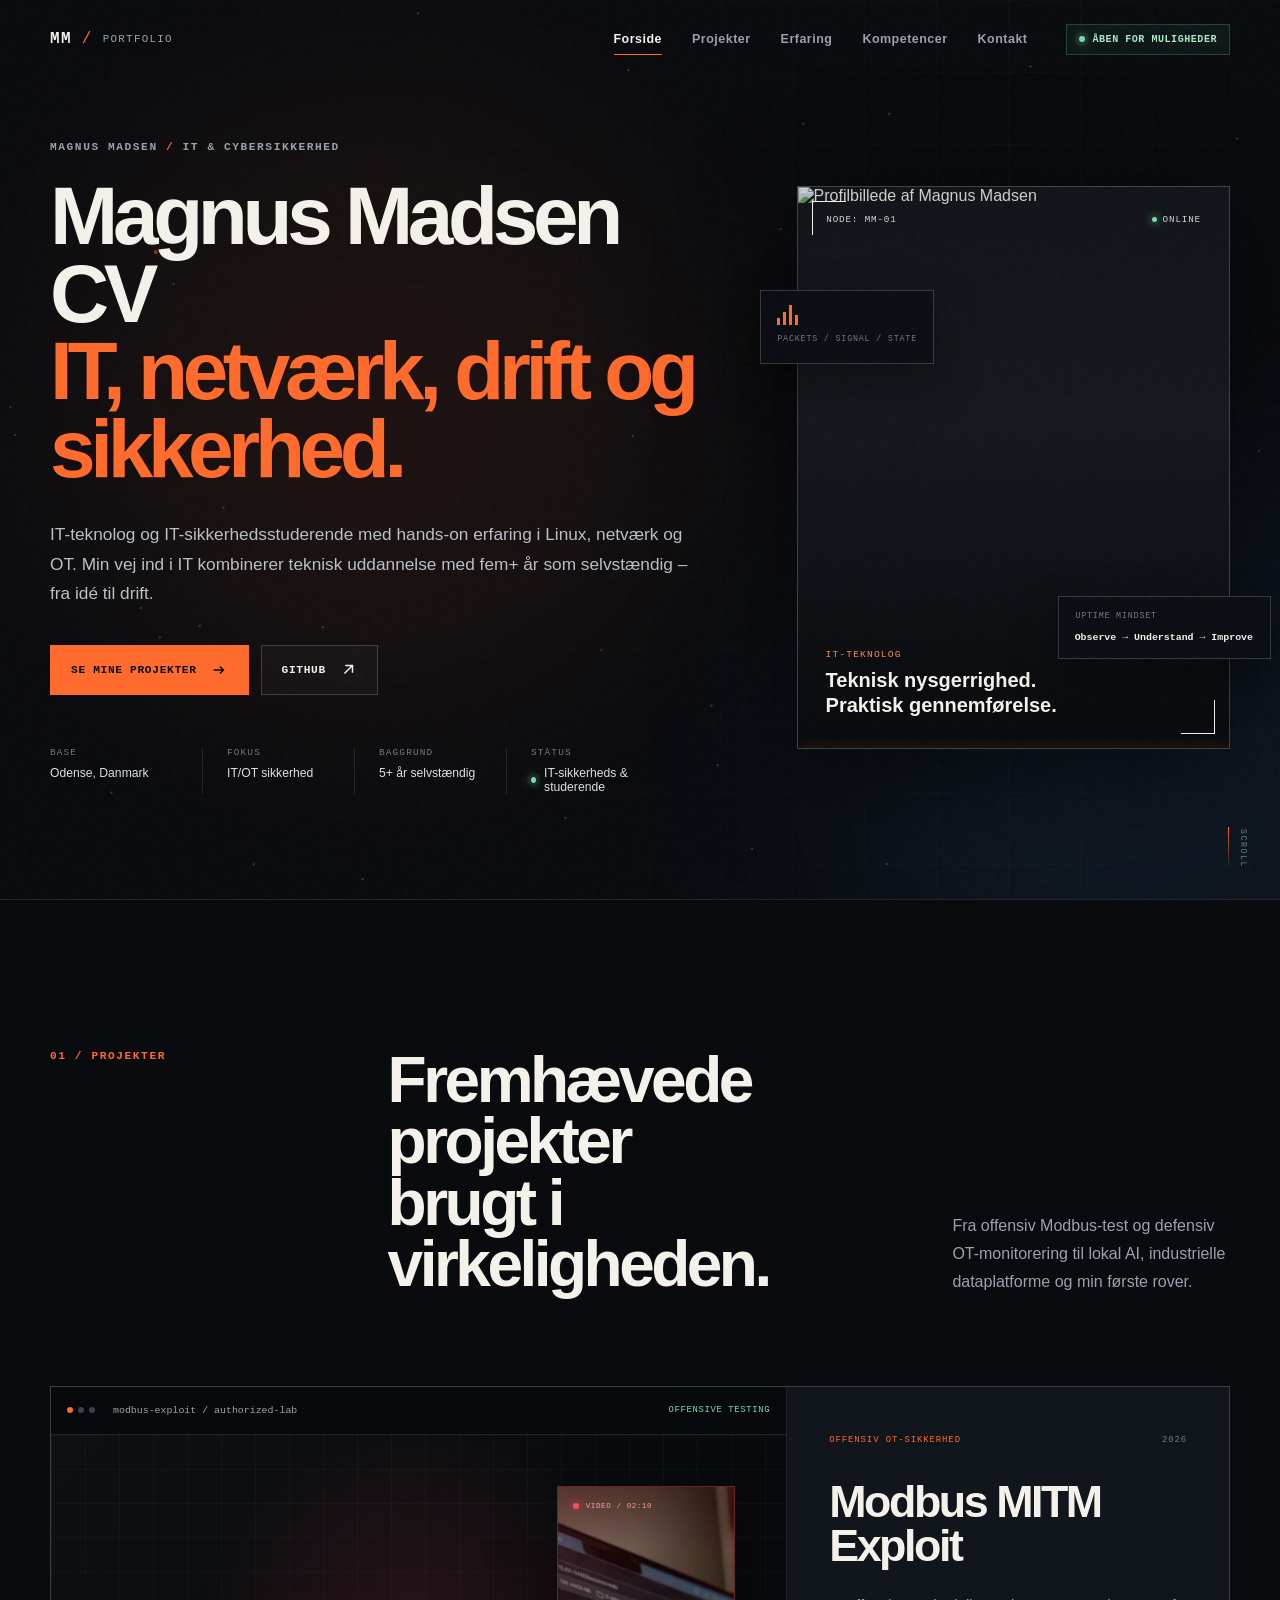
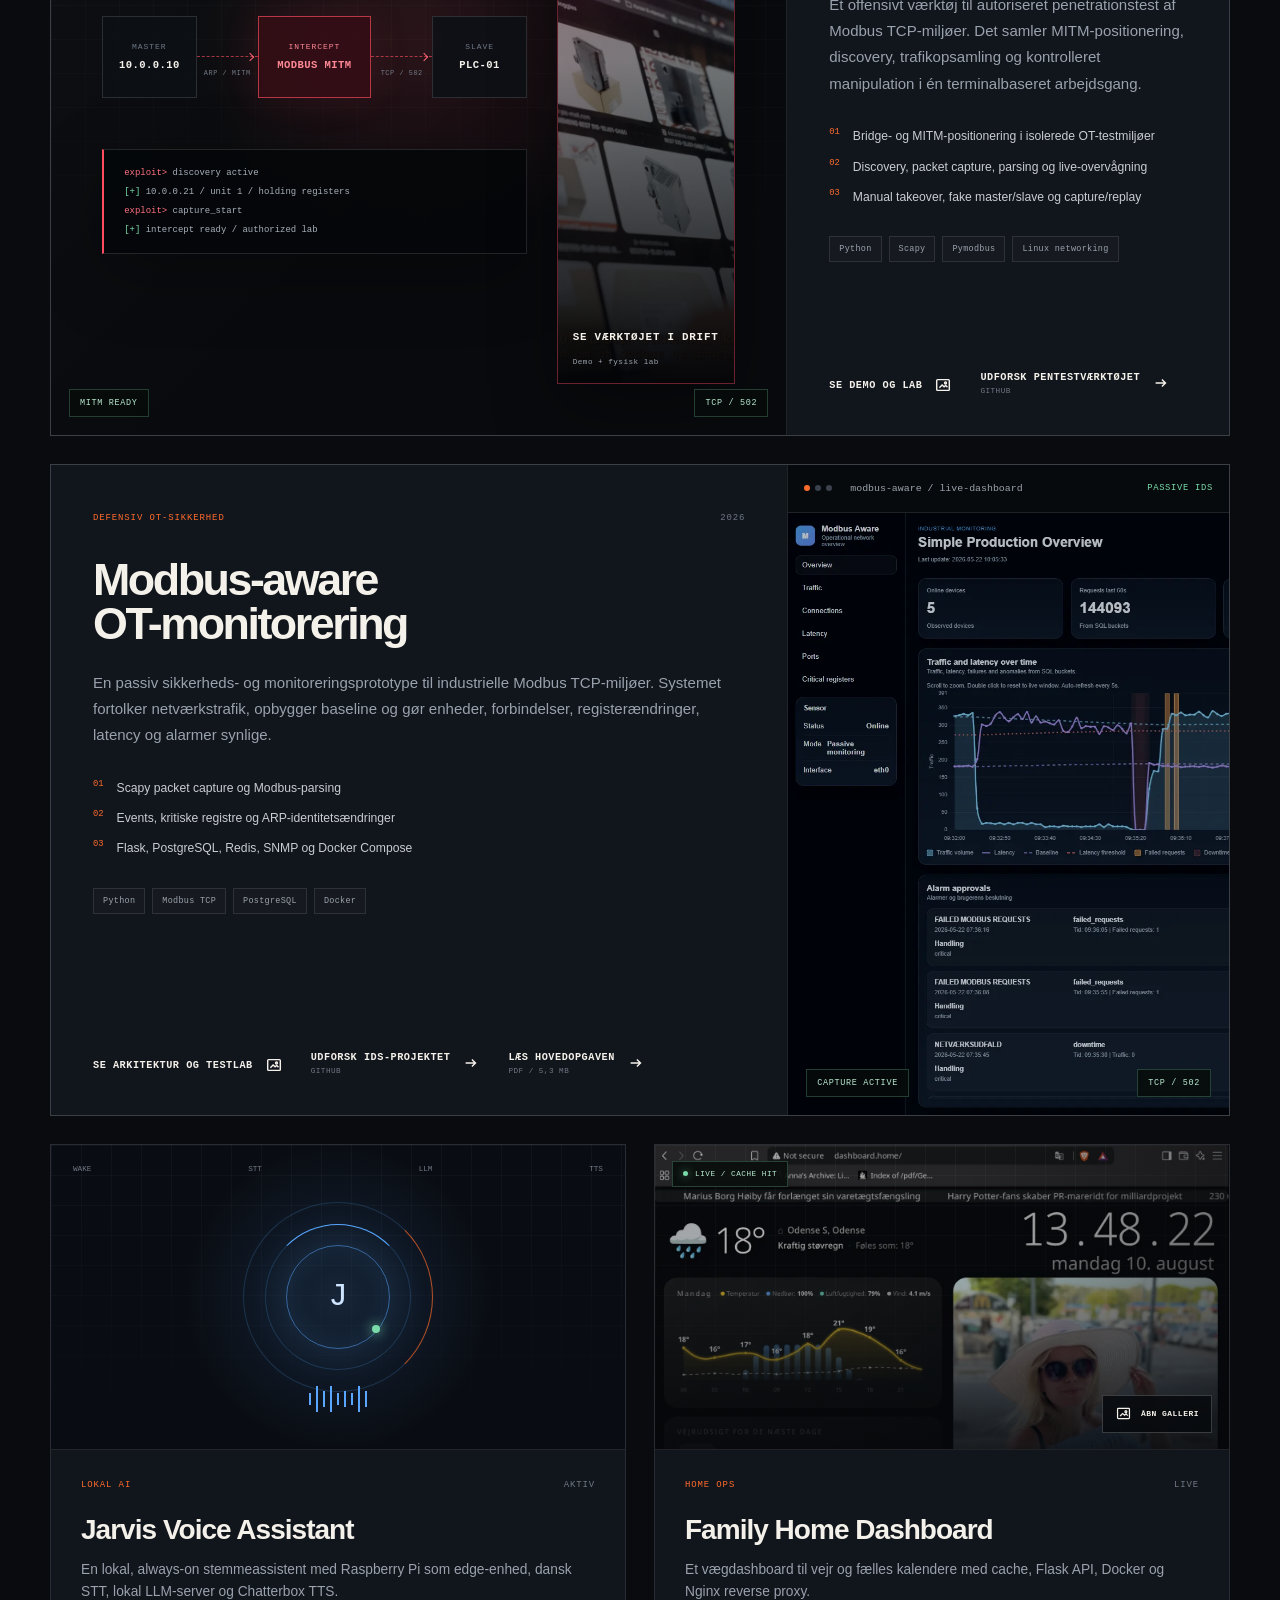
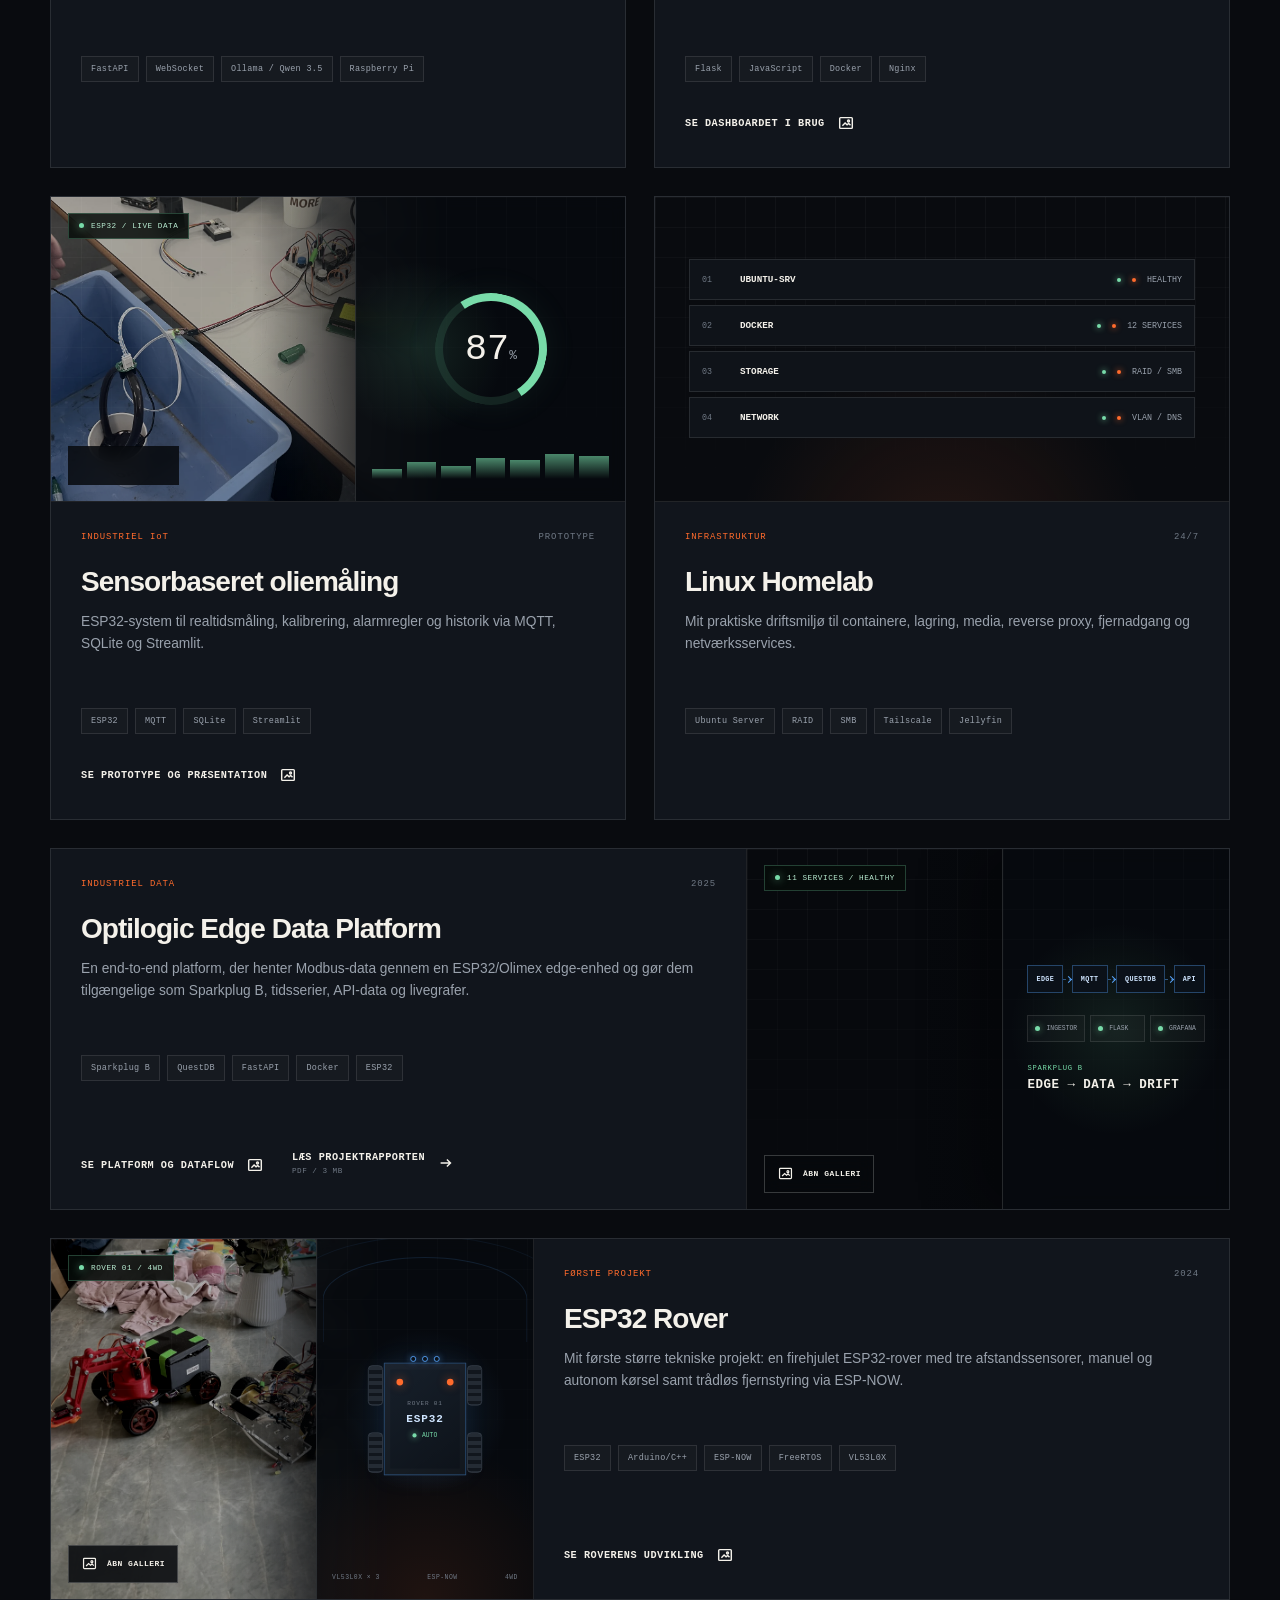
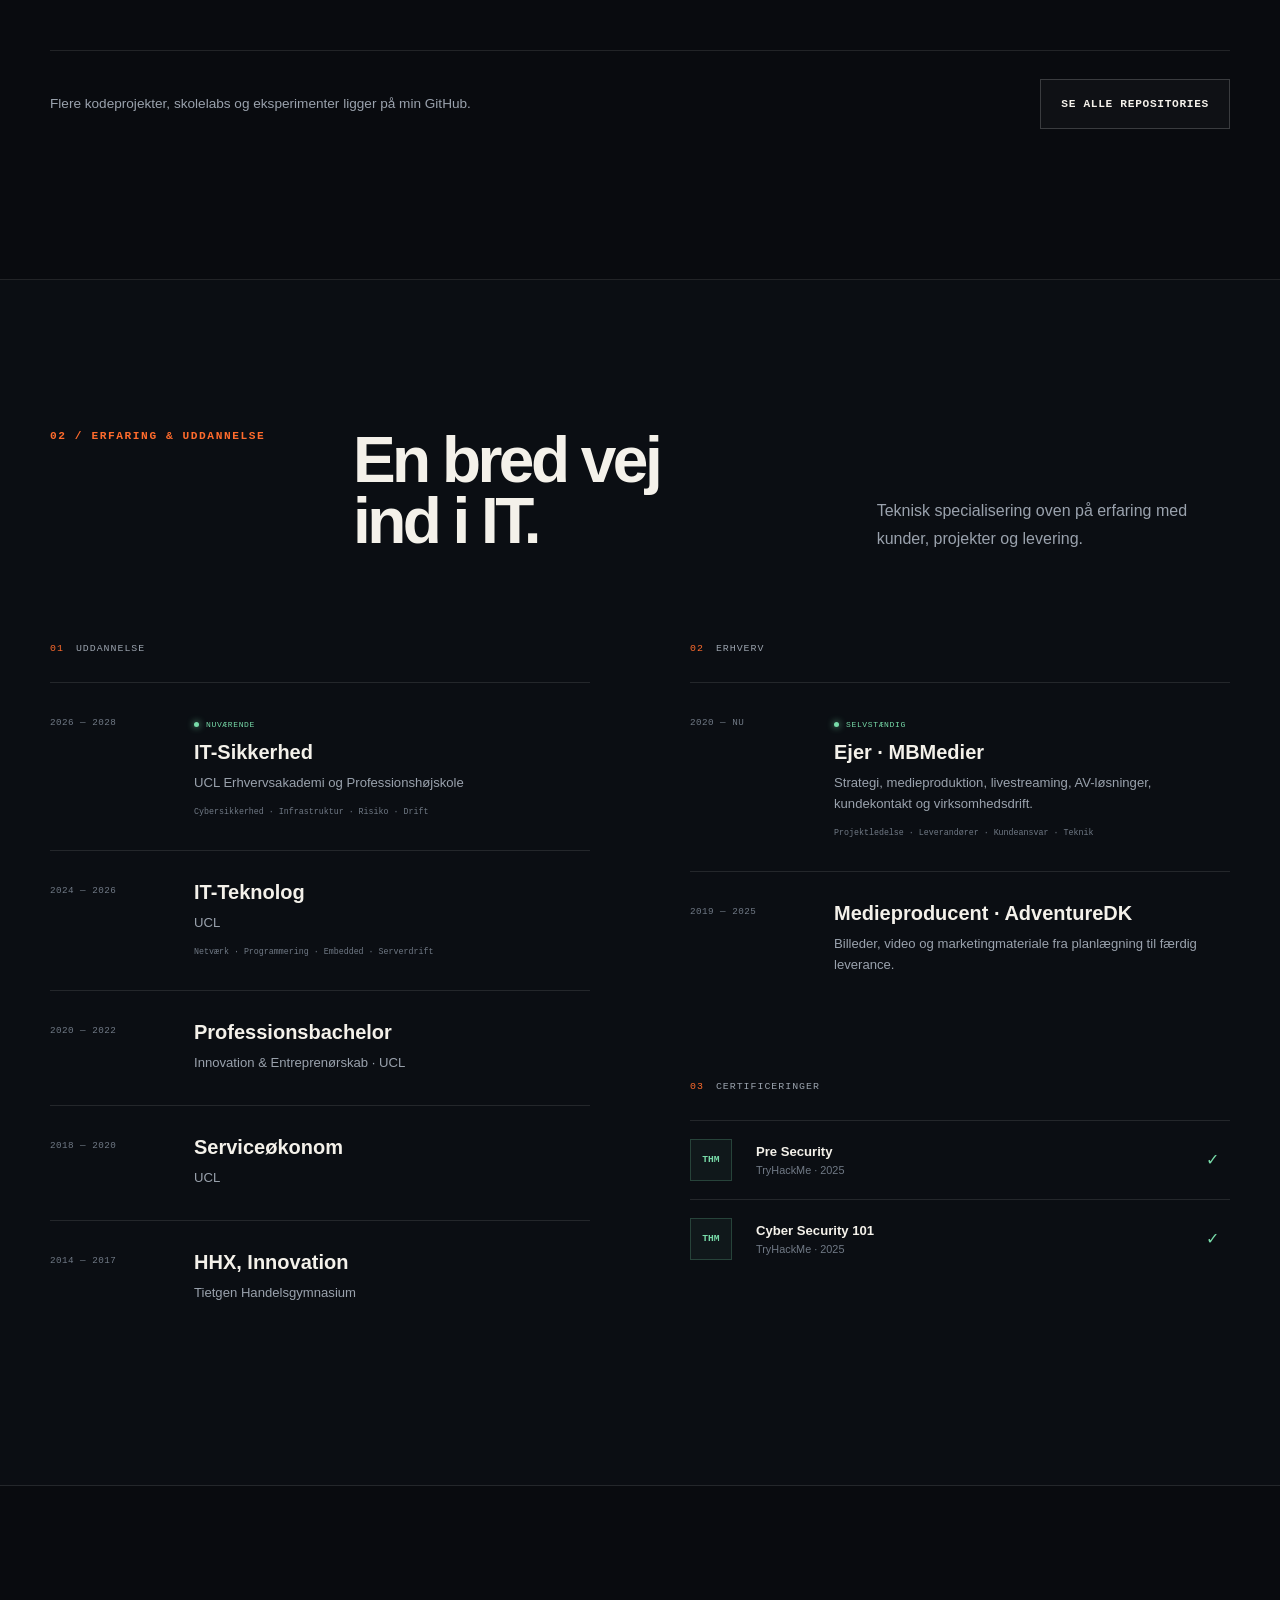
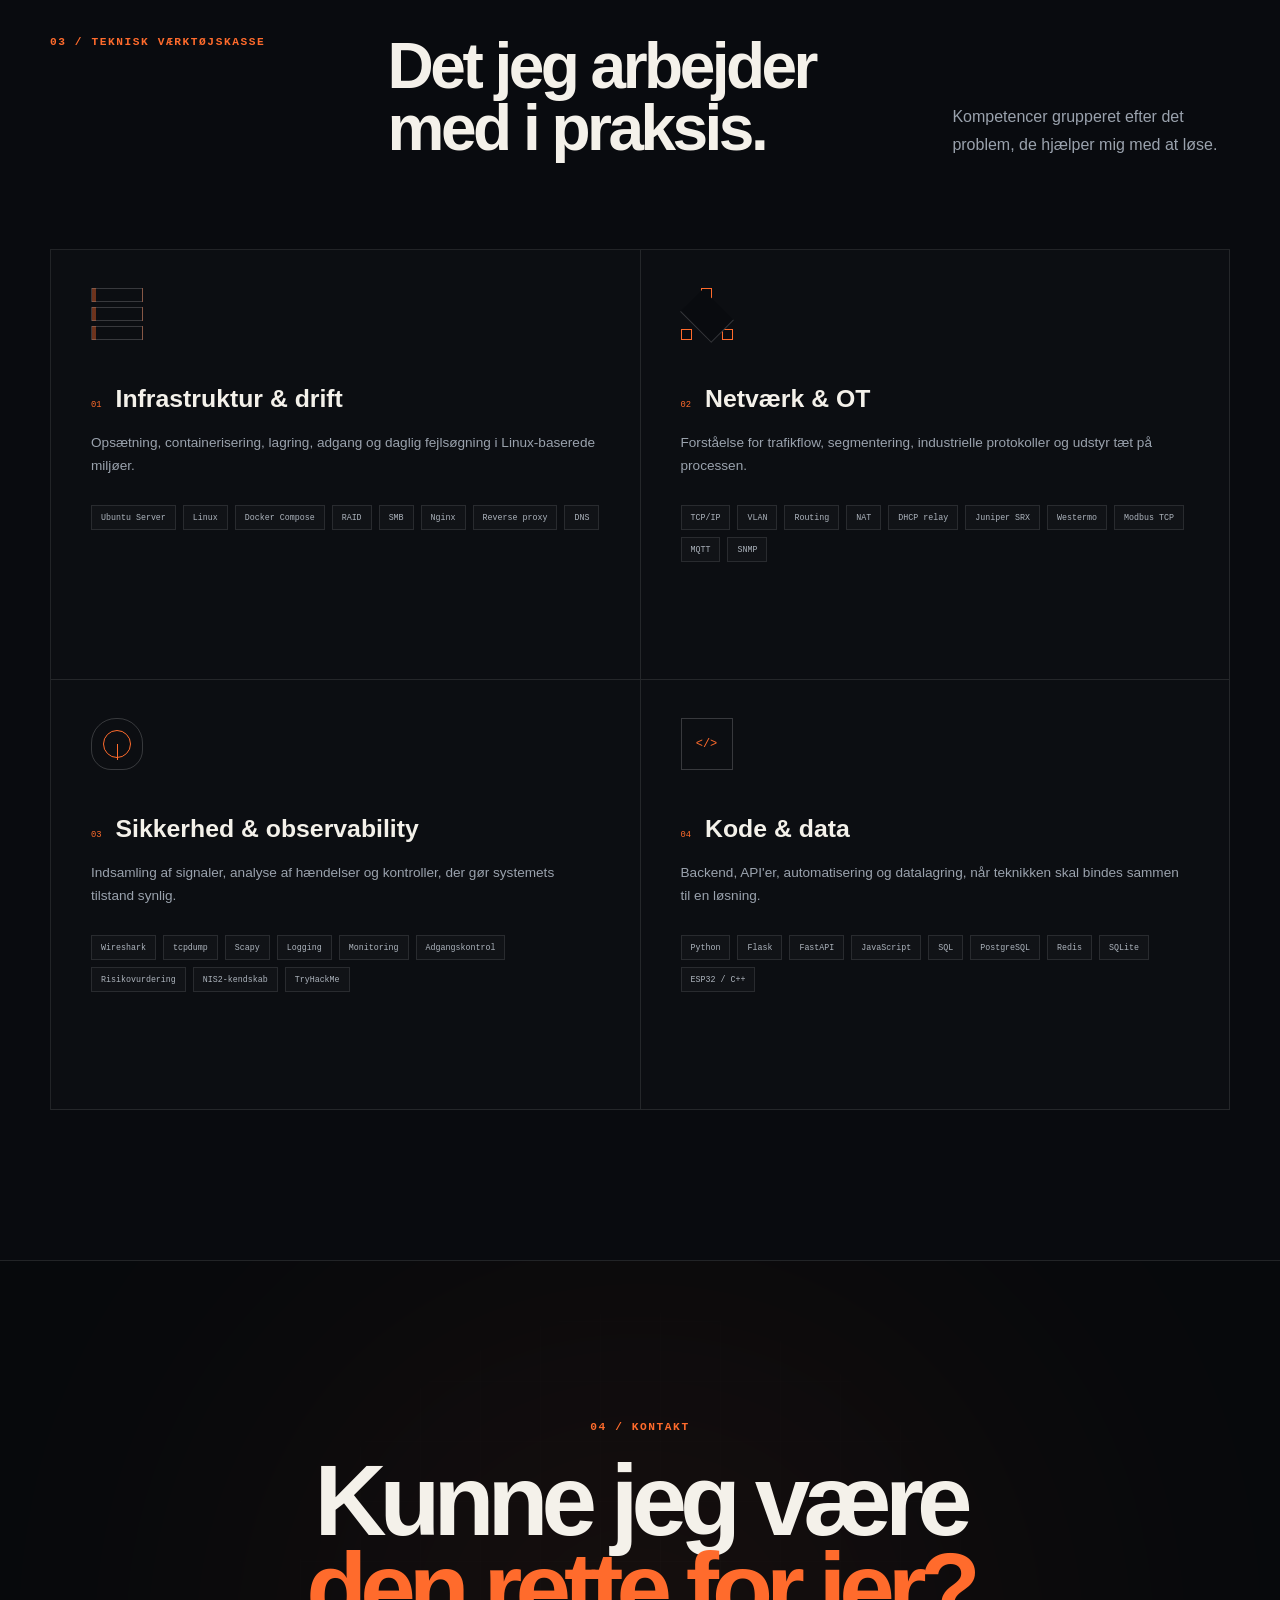
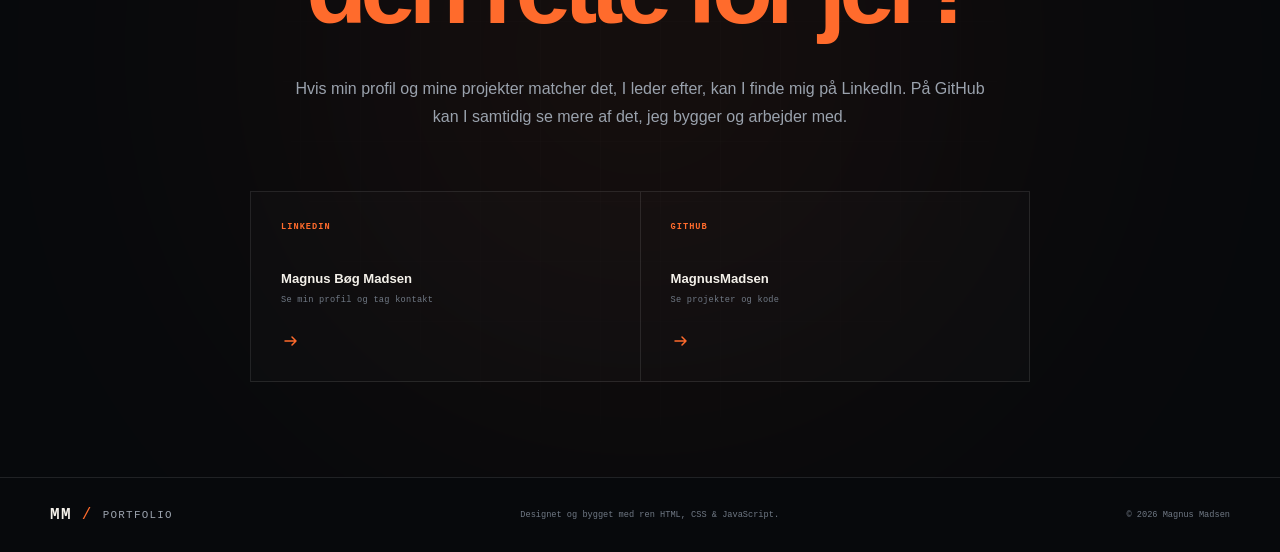
==== commit 4b8acae4: "Integrer projektmateriale og galleri" ====
--- a/index.html
+++ b/index.html
@@ -31,13 +31,13 @@
     <link rel="icon" href="favicon.svg" type="image/svg+xml" />
     <link rel="manifest" href="site.webmanifest" />
     <link rel="preconnect" href="https://avatars.githubusercontent.com" />
-    <link rel="preconnect" href="https://raw.githubusercontent.com" />
 
     <link rel="stylesheet" href="styles/base.css" />
     <link rel="stylesheet" href="components/navigation/navigation.css" />
     <link rel="stylesheet" href="sections/hero/hero.css" />
     <link rel="stylesheet" href="sections/projects/projects.css" />
     <link rel="stylesheet" href="components/project-card/project-card.css" />
+    <link rel="stylesheet" href="components/project-gallery/project-gallery.css" />
     <link rel="stylesheet" href="sections/experience/experience.css" />
     <link rel="stylesheet" href="sections/skills/skills.css" />
     <link rel="stylesheet" href="sections/contact/contact.css" />
--- a/sections/projects/projects.css
+++ b/sections/projects/projects.css
@@ -2,6 +2,12 @@
 
 .projects-section {
   background: var(--bg);
+}
+
+.featured-projects {
+  display: grid;
+  gap: 28px;
+  margin-bottom: 28px;
 }
 
 .project-grid {
--- a/components/project-card/project-card.css
+++ b/components/project-card/project-card.css
@@ -3,9 +3,16 @@
   display: grid;
   grid-template-columns: 1.25fr 0.75fr;
   min-height: 650px;
-  margin-bottom: 28px;
   border: 1px solid var(--line-strong);
   background: var(--panel);
+}
+.featured-projects .featured-project:nth-child(even) .featured-preview {
+  order: 2;
+  border-right: 0;
+  border-left: 1px solid var(--line);
+}
+.featured-projects .featured-project:nth-child(even) .featured-copy {
+  order: 1;
 }
 .featured-preview {
   position: relative;
@@ -52,7 +59,7 @@
   font: 400 0.55rem var(--mono);
   letter-spacing: 0.08em;
 }
-.featured-preview img {
+.featured-preview > img {
   width: 100%;
   height: 100%;
   min-height: 650px;
@@ -64,9 +71,224 @@
     filter 400ms ease,
     transform 700ms var(--ease);
 }
-.featured-project:hover .featured-preview img {
+.featured-project:hover .featured-preview > img {
   filter: saturate(0.95) brightness(0.9) contrast(1.04);
   transform: scale(1.015);
+}
+.featured-preview-content {
+  position: absolute;
+  inset: 48px 0 0;
+}
+.exploit-featured-visual {
+  display: grid;
+  grid-template-columns: minmax(0, 1fr) minmax(155px, 0.42fr);
+  gap: clamp(18px, 2.5vw, 30px);
+  align-items: stretch;
+  padding: clamp(30px, 4vw, 56px);
+  background:
+    radial-gradient(circle at 50% 34%, rgba(255, 77, 95, 0.13), transparent 42%),
+    linear-gradient(135deg, rgba(255, 255, 255, 0.025), transparent 55%),
+    #080a0d;
+}
+.exploit-featured-visual::before {
+  content: "";
+  position: absolute;
+  inset: 0;
+  background-image:
+    linear-gradient(rgba(255, 255, 255, 0.03) 1px, transparent 1px),
+    linear-gradient(90deg, rgba(255, 255, 255, 0.03) 1px, transparent 1px);
+  background-size: 34px 34px;
+  mask-image: linear-gradient(to bottom, black, transparent 86%);
+}
+.exploit-blueprint {
+  position: relative;
+  z-index: 2;
+  display: flex;
+  min-width: 0;
+  flex-direction: column;
+  justify-content: center;
+  gap: clamp(30px, 4vw, 54px);
+}
+.attack-flow {
+  position: relative;
+  z-index: 2;
+  display: grid;
+  grid-template-columns: minmax(90px, 1fr) minmax(45px, 0.65fr) minmax(110px, 1.2fr) minmax(45px, 0.65fr) minmax(90px, 1fr);
+  align-items: center;
+}
+.attack-node {
+  display: flex;
+  min-height: 82px;
+  flex-direction: column;
+  justify-content: center;
+  gap: 8px;
+  padding: 15px;
+  border: 1px solid rgba(255, 255, 255, 0.13);
+  background: rgba(13, 16, 22, 0.88);
+  text-align: center;
+}
+.attack-node small,
+.attack-node strong,
+.attack-connection em {
+  font-family: var(--mono);
+  font-style: normal;
+}
+.attack-node small {
+  color: var(--muted-2);
+  font-size: 0.5rem;
+  letter-spacing: 0.12em;
+}
+.attack-node strong {
+  font-size: 0.66rem;
+  letter-spacing: 0.04em;
+}
+.attack-node-active {
+  border-color: rgba(255, 77, 95, 0.65);
+  background: rgba(55, 13, 21, 0.82);
+  box-shadow: 0 0 42px rgba(255, 77, 95, 0.11);
+}
+.attack-node-active small,
+.attack-node-active strong {
+  color: #ff8995;
+}
+.attack-connection {
+  position: relative;
+  display: grid;
+  place-items: center;
+}
+.attack-connection span {
+  width: 100%;
+  border-top: 1px dashed rgba(255, 77, 95, 0.62);
+}
+.attack-connection span::after {
+  content: "";
+  position: absolute;
+  top: 50%;
+  right: 5px;
+  width: 6px;
+  height: 6px;
+  border-top: 1px solid #ff6575;
+  border-right: 1px solid #ff6575;
+  transform: translateY(-50%) rotate(45deg);
+}
+.attack-connection em {
+  position: absolute;
+  top: calc(50% + 12px);
+  color: var(--muted-2);
+  font-size: 0.43rem;
+  letter-spacing: 0.08em;
+  white-space: nowrap;
+}
+.exploit-terminal {
+  position: relative;
+  z-index: 2;
+  display: grid;
+  gap: 9px;
+  padding: 18px 20px;
+  border: 1px solid rgba(255, 255, 255, 0.12);
+  border-left: 2px solid #ff4d5f;
+  background: rgba(4, 6, 9, 0.88);
+  box-shadow: 0 20px 70px rgba(0, 0, 0, 0.28);
+}
+.exploit-terminal code {
+  overflow: hidden;
+  color: #a8b0bb;
+  font-size: clamp(0.48rem, 0.7vw, 0.62rem);
+  text-overflow: ellipsis;
+  white-space: nowrap;
+}
+.exploit-terminal b {
+  color: #ff7180;
+  font-weight: 500;
+}
+.exploit-terminal span {
+  color: var(--green);
+}
+.exploit-demo-card {
+  position: relative;
+  z-index: 3;
+  min-width: 0;
+  overflow: hidden;
+  padding: 0;
+  border: 1px solid rgba(255, 77, 95, 0.4);
+  color: var(--text);
+  background: #07090d;
+  text-align: left;
+  cursor: pointer;
+  box-shadow: 0 22px 65px rgba(0, 0, 0, 0.35);
+  transition:
+    border-color 200ms ease,
+    transform 250ms var(--ease);
+}
+.exploit-demo-card:hover {
+  border-color: rgba(255, 77, 95, 0.85);
+  transform: translateY(-3px);
+}
+.exploit-demo-card img {
+  position: absolute;
+  inset: 0;
+  width: 100%;
+  height: 100%;
+  object-fit: cover;
+  filter: saturate(0.68) brightness(0.67) contrast(1.08);
+  transition:
+    filter 300ms ease,
+    transform 600ms var(--ease);
+}
+.exploit-demo-card:hover img {
+  filter: saturate(0.92) brightness(0.82) contrast(1.04);
+  transform: scale(1.035);
+}
+.exploit-demo-shade {
+  position: absolute;
+  inset: 0;
+  background:
+    linear-gradient(to top, rgba(4, 5, 8, 0.98), rgba(4, 5, 8, 0.08) 65%),
+    linear-gradient(135deg, rgba(255, 77, 95, 0.16), transparent 48%);
+}
+.exploit-demo-badge,
+.exploit-demo-card strong,
+.exploit-demo-card small {
+  position: absolute;
+  z-index: 2;
+  right: 15px;
+  left: 15px;
+  font-family: var(--mono);
+}
+.exploit-demo-badge {
+  top: 15px;
+  display: flex;
+  gap: 7px;
+  align-items: center;
+  color: #ff9ca5;
+  font-size: 0.47rem;
+  letter-spacing: 0.08em;
+}
+.exploit-demo-badge i {
+  width: 6px;
+  height: 6px;
+  border-radius: 50%;
+  background: #ff4d5f;
+  box-shadow: 0 0 10px rgba(255, 77, 95, 0.8);
+}
+.exploit-demo-card strong {
+  bottom: 37px;
+  font-size: clamp(0.58rem, 0.85vw, 0.72rem);
+  line-height: 1.4;
+  letter-spacing: 0.07em;
+}
+.exploit-demo-card small {
+  bottom: 17px;
+  color: var(--muted);
+  font-size: 0.48rem;
+  letter-spacing: 0.06em;
+}
+.featured-default-visual {
+  display: grid;
+  place-items: center;
+  color: var(--orange);
+  font: 600 0.66rem var(--mono);
+  letter-spacing: 0.14em;
 }
 .preview-overlay {
   position: absolute;
@@ -158,7 +380,39 @@
 .text-link:hover {
   color: var(--orange);
 }
+.project-actions {
+  display: flex;
+  flex-wrap: wrap;
+  gap: 20px 28px;
+  align-items: flex-end;
+  padding-top: 32px;
+}
+.featured-actions {
+  margin-top: auto;
+}
+.project-actions .text-link {
+  margin-top: 0;
+  padding-top: 0;
+}
+.project-resource-link > span {
+  display: grid;
+  gap: 4px;
+}
+.project-resource-link small {
+  color: var(--muted-2);
+  font: 500 0.48rem var(--mono);
+  letter-spacing: 0.06em;
+}
+.gallery-trigger {
+  padding-inline: 0;
+  border: 0;
+  background: none;
+  text-align: left;
+  cursor: pointer;
+}
 .project-card {
+  display: flex;
+  flex-direction: column;
   overflow: hidden;
   border: 1px solid var(--line);
   background: var(--panel);
@@ -187,8 +441,13 @@
     linear-gradient(90deg, rgba(255, 255, 255, 0.035) 1px, transparent 1px);
   background-size: 30px 30px;
   mask-image: linear-gradient(to bottom, black, transparent);
+  z-index: 1;
+  pointer-events: none;
 }
 .project-card-copy {
+  display: flex;
+  flex: 1;
+  flex-direction: column;
   padding: 30px 30px 34px;
 }
 .project-card-copy h3 {
@@ -202,6 +461,124 @@
   color: var(--muted);
   font-size: 0.86rem;
   line-height: 1.65;
+}
+.project-card-actions {
+  margin-top: auto;
+}
+.project-media-visual {
+  isolation: isolate;
+  background: #07090d;
+}
+.project-media-image {
+  position: absolute;
+  inset: 0;
+  z-index: 0;
+  width: 100%;
+  height: 100%;
+  object-fit: cover;
+  filter: saturate(0.72) brightness(0.7) contrast(1.08);
+  transition:
+    filter 350ms ease,
+    transform 700ms var(--ease);
+}
+.project-card:hover .project-media-image {
+  filter: saturate(0.94) brightness(0.82) contrast(1.04);
+  transform: scale(1.018);
+}
+.project-media-shade {
+  position: absolute;
+  inset: 0;
+  z-index: 1;
+  background:
+    linear-gradient(to top, rgba(5, 7, 10, 0.8), transparent 52%),
+    linear-gradient(115deg, transparent 45%, rgba(5, 7, 10, 0.52));
+  pointer-events: none;
+}
+.project-media-badge {
+  position: absolute;
+  z-index: 4;
+  top: 16px;
+  left: 17px;
+  display: flex;
+  gap: 7px;
+  align-items: center;
+  padding: 8px 10px;
+  border: 1px solid rgba(120, 219, 169, 0.26);
+  color: #b9ecd2;
+  background: rgba(6, 12, 10, 0.84);
+  font: 500 0.48rem var(--mono);
+  letter-spacing: 0.07em;
+  backdrop-filter: blur(8px);
+}
+.project-media-badge i {
+  width: 5px;
+  height: 5px;
+  border-radius: 50%;
+  background: var(--green);
+  box-shadow: 0 0 8px rgba(120, 219, 169, 0.7);
+}
+.project-visual-gallery-button {
+  position: absolute;
+  z-index: 4;
+  right: 17px;
+  bottom: 16px;
+  display: inline-flex;
+  gap: 9px;
+  align-items: center;
+  min-height: 38px;
+  padding: 0 12px;
+  border: 1px solid rgba(255, 255, 255, 0.2);
+  color: var(--text);
+  background: rgba(7, 9, 13, 0.84);
+  font: 600 0.5rem var(--mono);
+  letter-spacing: 0.06em;
+  text-transform: uppercase;
+  cursor: pointer;
+  backdrop-filter: blur(9px);
+  transition:
+    color 180ms ease,
+    border-color 180ms ease,
+    background 180ms ease;
+}
+.project-visual-gallery-button:hover {
+  border-color: rgba(255, 107, 44, 0.65);
+  color: var(--orange);
+  background: rgba(7, 9, 13, 0.96);
+}
+.project-visual-gallery-button svg {
+  width: 17px;
+  fill: none;
+  stroke: currentColor;
+  stroke-width: 1.45;
+}
+.project-hybrid-visual .project-visual-gallery-button {
+  right: auto;
+  left: 17px;
+}
+.project-visual-inset {
+  position: absolute;
+  z-index: 3;
+  inset: 0 0 0 auto;
+  width: 46%;
+  overflow: hidden;
+  border-left: 1px solid rgba(255, 255, 255, 0.13);
+  background: rgba(7, 10, 15, 0.91);
+  box-shadow: -24px 0 55px rgba(0, 0, 0, 0.32);
+  backdrop-filter: blur(8px);
+}
+.project-visual-inset > .project-visual {
+  height: 100%;
+  border: 0;
+  background-color: transparent;
+}
+.project-visual-inset > .project-visual::before {
+  opacity: 0.5;
+}
+.project-hybrid-visual .project-media-image {
+  width: 67%;
+}
+.project-hybrid-visual .project-media-shade {
+  background: linear-gradient(90deg, transparent 35%, rgba(5, 7, 11, 0.98) 69%);
 }
 .jarvis-visual {
   display: grid;
@@ -492,6 +869,26 @@
 .sensor-chart i:nth-child(7) {
   height: 68%;
 }
+.project-sensor .project-visual-inset {
+  width: 47%;
+}
+.project-sensor .project-visual-inset .sensor-visual {
+  justify-content: center;
+  padding: 18px;
+}
+.project-sensor .project-visual-inset .sensor-copy {
+  display: none;
+}
+.project-sensor .project-visual-inset .sensor-ring {
+  flex-basis: 112px;
+  height: 112px;
+}
+.project-sensor .project-visual-inset .sensor-chart {
+  right: 16px;
+  bottom: 22px;
+  left: 16px;
+  height: 34px;
+}
 .homelab-visual {
   display: grid;
   align-content: center;
@@ -538,6 +935,283 @@
   color: var(--muted);
   font-style: normal;
 }
+.optilogic-visual {
+  display: flex;
+  flex-direction: column;
+  justify-content: center;
+  gap: 22px;
+  padding: 28px 24px;
+  background:
+    radial-gradient(circle at 50% 50%, rgba(120, 219, 169, 0.1), transparent 50%),
+    #080c10;
+}
+.optilogic-flow {
+  position: relative;
+  z-index: 2;
+  display: flex;
+  align-items: center;
+}
+.optilogic-flow span {
+  flex: 0 0 auto;
+  padding: 9px 8px;
+  border: 1px solid rgba(88, 166, 255, 0.35);
+  color: #cfe5ff;
+  background: rgba(11, 18, 26, 0.94);
+  font: 600 0.42rem var(--mono);
+  letter-spacing: 0.06em;
+}
+.optilogic-flow i {
+  position: relative;
+  flex: 1;
+  min-width: 5px;
+  border-top: 1px dashed rgba(88, 166, 255, 0.48);
+}
+.optilogic-flow i::after {
+  content: "";
+  position: absolute;
+  top: -3px;
+  right: 1px;
+  width: 5px;
+  height: 5px;
+  border-top: 1px solid var(--blue);
+  border-right: 1px solid var(--blue);
+  transform: rotate(45deg);
+}
+.optilogic-services {
+  position: relative;
+  z-index: 2;
+  display: grid;
+  grid-template-columns: repeat(3, 1fr);
+  gap: 5px;
+}
+.optilogic-services span {
+  display: flex;
+  gap: 6px;
+  align-items: center;
+  padding: 9px 7px;
+  border: 1px solid var(--line);
+  color: var(--muted);
+  background: rgba(255, 255, 255, 0.025);
+  font: 500 0.4rem var(--mono);
+}
+.optilogic-services i {
+  width: 5px;
+  height: 5px;
+  border-radius: 50%;
+  background: var(--green);
+  box-shadow: 0 0 7px rgba(120, 219, 169, 0.7);
+}
+.optilogic-copy {
+  position: relative;
+  z-index: 2;
+  display: grid;
+  gap: 6px;
+}
+.optilogic-copy small {
+  color: var(--green);
+  font: 500 0.45rem var(--mono);
+  letter-spacing: 0.1em;
+}
+.optilogic-copy strong {
+  font: 600 0.78rem var(--mono);
+  letter-spacing: 0.04em;
+}
+.rover-visual {
+  display: grid;
+  place-items: center;
+  background:
+    radial-gradient(circle at 50% 48%, rgba(88, 166, 255, 0.14), transparent 38%),
+    radial-gradient(circle at 50% 100%, rgba(255, 107, 44, 0.1), transparent 42%),
+    #090c11;
+}
+.rover-machine {
+  position: relative;
+  z-index: 2;
+  width: 136px;
+  height: 164px;
+}
+.rover-body {
+  position: absolute;
+  inset: 15px 19px;
+  display: flex;
+  flex-direction: column;
+  align-items: center;
+  justify-content: center;
+  gap: 8px;
+  border: 1px solid rgba(88, 166, 255, 0.4);
+  background: linear-gradient(145deg, #17202b, #0d1219);
+  box-shadow:
+    0 0 30px rgba(88, 166, 255, 0.08),
+    inset 0 0 0 7px rgba(255, 255, 255, 0.018);
+}
+.rover-body::before,
+.rover-body::after {
+  content: "";
+  position: absolute;
+  top: 18px;
+  width: 8px;
+  height: 8px;
+  border-radius: 50%;
+  background: var(--orange);
+  box-shadow: 0 0 12px rgba(255, 107, 44, 0.55);
+}
+.rover-body::before {
+  left: 14px;
+}
+.rover-body::after {
+  right: 14px;
+}
+.rover-body small,
+.rover-body strong,
+.rover-body span,
+.rover-telemetry {
+  font-family: var(--mono);
+}
+.rover-body small {
+  color: var(--muted-2);
+  font-size: 0.45rem;
+  letter-spacing: 0.13em;
+}
+.rover-body strong {
+  color: #cfe5ff;
+  font-size: 0.82rem;
+  letter-spacing: 0.08em;
+}
+.rover-body span {
+  display: flex;
+  align-items: center;
+  gap: 6px;
+  color: var(--green);
+  font-size: 0.47rem;
+}
+.rover-body span i {
+  width: 5px;
+  height: 5px;
+  border-radius: 50%;
+  background: var(--green);
+  box-shadow: 0 0 8px var(--green);
+}
+.rover-wheel {
+  position: absolute;
+  z-index: 3;
+  width: 18px;
+  height: 48px;
+  border: 1px solid #39414c;
+  border-radius: 5px;
+  background: repeating-linear-gradient(to bottom, #242b34 0 5px, #11161d 5px 9px);
+}
+.rover-wheel-front-left {
+  top: 18px;
+  left: 0;
+}
+.rover-wheel-front-right {
+  top: 18px;
+  right: 0;
+}
+.rover-wheel-rear-left {
+  bottom: 18px;
+  left: 0;
+}
+.rover-wheel-rear-right {
+  right: 0;
+  bottom: 18px;
+}
+.rover-sensors {
+  position: absolute;
+  z-index: 4;
+  top: 7px;
+  left: 50%;
+  display: flex;
+  gap: 7px;
+  transform: translateX(-50%);
+}
+.rover-sensors i {
+  width: 7px;
+  height: 7px;
+  border: 1px solid var(--blue);
+  border-radius: 50%;
+  background: #0b1118;
+  box-shadow: 0 0 8px rgba(88, 166, 255, 0.5);
+}
+.rover-range {
+  position: absolute;
+  z-index: 1;
+  top: 18px;
+  left: 50%;
+  border: 1px solid rgba(88, 166, 255, 0.14);
+  border-bottom: 0;
+  border-radius: 50% 50% 0 0;
+  transform: translateX(-50%);
+}
+.rover-range-one {
+  width: 205px;
+  height: 85px;
+}
+.rover-range-two {
+  top: -3px;
+  width: 285px;
+  height: 125px;
+  opacity: 0.55;
+}
+.rover-telemetry {
+  position: absolute;
+  right: 22px;
+  bottom: 18px;
+  left: 22px;
+  z-index: 3;
+  display: flex;
+  justify-content: space-between;
+  color: var(--muted-2);
+  font-size: 0.46rem;
+  letter-spacing: 0.08em;
+}
+.project-rover,
+.project-optilogic {
+  grid-column: 1 / -1;
+  display: grid;
+}
+.project-rover {
+  grid-template-columns: 0.82fr 1.18fr;
+}
+.project-optilogic {
+  grid-template-columns: 1.18fr 0.82fr;
+}
+.project-rover > .project-visual,
+.project-optilogic > .project-visual {
+  height: auto;
+  min-height: 360px;
+  border-bottom: 0;
+}
+.project-rover > .project-visual {
+  border-right: 1px solid var(--line);
+}
+.project-optilogic > .project-visual {
+  order: 2;
+  border-left: 1px solid var(--line);
+}
+.project-optilogic > .project-card-copy {
+  order: 1;
+}
+.project-rover .project-card-copy,
+.project-optilogic .project-card-copy {
+  display: flex;
+  flex-direction: column;
+  justify-content: center;
+}
+.project-rover .project-visual-inset {
+  width: 45%;
+}
+.project-rover .project-visual-inset .rover-machine {
+  transform: scale(0.84);
+}
+.project-rover .project-visual-inset .rover-telemetry {
+  right: 15px;
+  left: 15px;
+  font-size: 0.4rem;
+}
+.project-optilogic .project-visual-inset {
+  width: 47%;
+}
 .project-image-visual img {
   width: 100%;
   height: 100%;
@@ -572,12 +1246,60 @@
     border-bottom: 1px solid var(--line);
   }
 
-  .featured-preview img {
+  .featured-preview > img {
     min-height: 520px;
+  }
+
+  .featured-projects .featured-project:nth-child(even) .featured-preview {
+    order: initial;
+    border-right: 0;
+    border-bottom: 1px solid var(--line);
+    border-left: 0;
+  }
+
+  .featured-projects .featured-project:nth-child(even) .featured-copy {
+    order: initial;
   }
 
   .featured-copy {
     min-height: 550px;
+  }
+}
+
+@media (max-width: 820px) {
+  .project-rover,
+  .project-optilogic {
+    grid-column: auto;
+    display: block;
+  }
+
+  .project-rover > .project-visual,
+  .project-optilogic > .project-visual {
+    height: 305px;
+    min-height: 0;
+    border-bottom: 1px solid var(--line);
+  }
+
+  .project-rover > .project-visual {
+    border-right: 0;
+  }
+
+  .project-optilogic > .project-visual {
+    border-left: 0;
+  }
+}
+
+@media (max-width: 680px) {
+  .exploit-featured-visual {
+    display: block;
+  }
+
+  .exploit-blueprint {
+    height: 100%;
+  }
+
+  .exploit-demo-card {
+    display: none;
   }
 }
 
@@ -587,8 +1309,49 @@
   }
 
   .featured-preview,
-  .featured-preview img {
+  .featured-preview > img {
     min-height: 360px;
+  }
+
+  .exploit-featured-visual {
+    display: block;
+    padding: 25px 16px;
+  }
+
+  .exploit-blueprint {
+    height: 100%;
+    gap: 34px;
+  }
+
+  .exploit-demo-card {
+    display: none;
+  }
+
+  .attack-flow {
+    grid-template-columns: 72px 1fr 86px 1fr 72px;
+  }
+
+  .attack-node {
+    min-height: 68px;
+    padding: 9px 5px;
+  }
+
+  .attack-node strong {
+    font-size: 0.51rem;
+  }
+
+  .attack-node small,
+  .attack-connection em {
+    font-size: 0.4rem;
+  }
+
+  .exploit-terminal {
+    gap: 7px;
+    padding: 14px;
+  }
+
+  .exploit-terminal code {
+    font-size: 0.46rem;
   }
 
   .featured-copy {
@@ -647,6 +1410,15 @@
     padding: 20px;
   }
 
+  .project-rover > .project-visual,
+  .project-optilogic > .project-visual {
+    height: 255px;
+  }
+
+  .rover-machine {
+    transform: scale(0.88);
+  }
+
   .rack-row {
     grid-template-columns: 22px 1fr 4px 4px;
   }
--- a/components/project-gallery/project-gallery.css
+++ b/components/project-gallery/project-gallery.css
@@ -0,0 +1,292 @@
+/* Accessible modal gallery for project images and video */
+
+body.gallery-open {
+  overflow: hidden;
+}
+
+.project-gallery {
+  width: min(1160px, calc(100vw - 32px));
+  max-width: none;
+  max-height: calc(100dvh - 32px);
+  margin: auto;
+  padding: 0;
+  overflow: hidden;
+  border: 1px solid var(--line-strong);
+  color: var(--text);
+  background: #0a0d12;
+  box-shadow: 0 35px 120px rgba(0, 0, 0, 0.72);
+}
+
+.project-gallery::backdrop {
+  background: rgba(3, 5, 8, 0.82);
+  backdrop-filter: blur(10px);
+}
+
+.project-gallery-shell {
+  display: grid;
+  max-height: calc(100dvh - 32px);
+  grid-template-rows: auto minmax(0, 1fr) auto;
+}
+
+.project-gallery-header {
+  display: grid;
+  grid-template-columns: minmax(0, 1fr) auto;
+  gap: 32px;
+  padding: 28px 30px 24px;
+  border-bottom: 1px solid var(--line);
+}
+
+.project-gallery-eyebrow {
+  margin: 0 0 10px;
+  color: var(--orange);
+  font: 600 0.57rem var(--mono);
+  letter-spacing: 0.13em;
+}
+
+.project-gallery-header h3 {
+  margin: 0;
+  font-size: clamp(1.75rem, 3.5vw, 3.1rem);
+  line-height: 1;
+  letter-spacing: -0.045em;
+}
+
+.project-gallery-description {
+  max-width: 780px;
+  margin: 13px 0 0;
+  color: var(--muted);
+  font-size: 0.84rem;
+  line-height: 1.65;
+}
+
+.project-gallery-close,
+.project-gallery-controls button {
+  display: grid;
+  width: 44px;
+  height: 44px;
+  place-items: center;
+  border: 1px solid var(--line);
+  color: var(--muted);
+  background: rgba(255, 255, 255, 0.025);
+  cursor: pointer;
+  transition:
+    color 180ms ease,
+    border-color 180ms ease,
+    background 180ms ease;
+}
+
+.project-gallery-close:hover,
+.project-gallery-controls button:hover:not(:disabled) {
+  border-color: rgba(255, 107, 44, 0.55);
+  color: var(--orange);
+  background: rgba(255, 107, 44, 0.07);
+}
+
+.project-gallery-close svg,
+.project-gallery-controls svg {
+  width: 19px;
+  fill: none;
+  stroke: currentColor;
+  stroke-width: 1.5;
+}
+
+.project-gallery-stage {
+  min-height: 0;
+  overflow: auto;
+}
+
+.project-gallery-media {
+  display: grid;
+  min-height: 0;
+  grid-template-columns: minmax(0, 1.55fr) minmax(250px, 0.45fr);
+  margin: 0;
+}
+
+.project-gallery-frame {
+  display: grid;
+  min-height: min(60vh, 650px);
+  place-items: center;
+  padding: 24px;
+  overflow: hidden;
+  border-right: 1px solid var(--line);
+  background:
+    radial-gradient(circle at 50% 50%, rgba(88, 166, 255, 0.08), transparent 52%),
+    #06080b;
+}
+
+.project-gallery-frame img,
+.project-gallery-frame video {
+  width: 100%;
+  height: 100%;
+  max-height: min(60vh, 650px);
+  object-fit: contain;
+}
+
+.project-gallery-frame video {
+  background: #030405;
+}
+
+.project-gallery-media figcaption {
+  display: flex;
+  min-width: 0;
+  flex-direction: column;
+  justify-content: end;
+  padding: 38px 30px;
+  background:
+    linear-gradient(160deg, rgba(255, 107, 44, 0.055), transparent 45%),
+    var(--panel);
+}
+
+.project-gallery-media figcaption > span {
+  color: var(--orange);
+  font: 600 0.55rem var(--mono);
+  letter-spacing: 0.12em;
+}
+
+.project-gallery-media h4 {
+  margin: 15px 0 14px;
+  font-size: clamp(1.45rem, 2.4vw, 2.1rem);
+  line-height: 1.05;
+  letter-spacing: -0.035em;
+}
+
+.project-gallery-media figcaption p {
+  margin: 0;
+  color: var(--muted);
+  font-size: 0.8rem;
+  line-height: 1.65;
+}
+
+.project-gallery-footer {
+  display: grid;
+  grid-template-columns: minmax(0, 1fr) auto;
+  gap: 24px;
+  align-items: center;
+  padding: 16px 20px;
+  border-top: 1px solid var(--line);
+  background: #0d1117;
+}
+
+.project-gallery-items {
+  display: flex;
+  min-width: 0;
+  gap: 8px;
+  overflow-x: auto;
+  scrollbar-width: thin;
+}
+
+.project-gallery-items button {
+  display: inline-flex;
+  flex: 0 0 auto;
+  gap: 9px;
+  align-items: center;
+  min-height: 38px;
+  padding: 0 12px;
+  border: 1px solid var(--line);
+  color: var(--muted);
+  background: rgba(255, 255, 255, 0.018);
+  font: 600 0.52rem var(--mono);
+  letter-spacing: 0.07em;
+  cursor: pointer;
+}
+
+.project-gallery-items button span {
+  color: var(--muted-2);
+}
+
+.project-gallery-items button:hover,
+.project-gallery-items button.is-active {
+  border-color: rgba(255, 107, 44, 0.46);
+  color: var(--text);
+  background: rgba(255, 107, 44, 0.065);
+}
+
+.project-gallery-items button.is-active span {
+  color: var(--orange);
+}
+
+.project-gallery-controls {
+  display: flex;
+  gap: 8px;
+  align-items: center;
+}
+
+.project-gallery-controls > span {
+  min-width: 58px;
+  color: var(--muted-2);
+  font: 500 0.55rem var(--mono);
+  letter-spacing: 0.08em;
+}
+
+.project-gallery-controls button:disabled {
+  cursor: not-allowed;
+  opacity: 0.35;
+}
+
+@media (max-width: 760px) {
+  .project-gallery {
+    width: calc(100vw - 18px);
+    max-height: calc(100dvh - 18px);
+  }
+
+  .project-gallery-shell {
+    max-height: calc(100dvh - 18px);
+  }
+
+  .project-gallery-header {
+    gap: 18px;
+    padding: 22px 18px 19px;
+  }
+
+  .project-gallery-description {
+    display: none;
+  }
+
+  .project-gallery-media {
+    grid-template-columns: 1fr;
+  }
+
+  .project-gallery-frame {
+    min-height: 46vh;
+    padding: 12px;
+    border-right: 0;
+    border-bottom: 1px solid var(--line);
+  }
+
+  .project-gallery-frame img,
+  .project-gallery-frame video {
+    max-height: 46vh;
+  }
+
+  .project-gallery-media figcaption {
+    padding: 24px 20px 27px;
+  }
+
+  .project-gallery-footer {
+    grid-template-columns: 1fr;
+    gap: 12px;
+    padding: 12px;
+  }
+
+  .project-gallery-controls {
+    justify-content: flex-end;
+  }
+}
+
+@media (max-width: 480px) {
+  .project-gallery-header h3 {
+    font-size: 1.65rem;
+  }
+
+  .project-gallery-frame {
+    min-height: 40vh;
+  }
+
+  .project-gallery-frame img,
+  .project-gallery-frame video {
+    max-height: 40vh;
+  }
+
+  .project-gallery-media figcaption p {
+    font-size: 0.76rem;
+  }
+}
--- a/styles/print.css
+++ b/styles/print.css
@@ -48,6 +48,10 @@
   .hero-actions {
     display: none;
   }
+  .gallery-trigger,
+  .project-gallery {
+    display: none !important;
+  }
   .portrait-frame {
     aspect-ratio: 1;
     box-shadow: none;
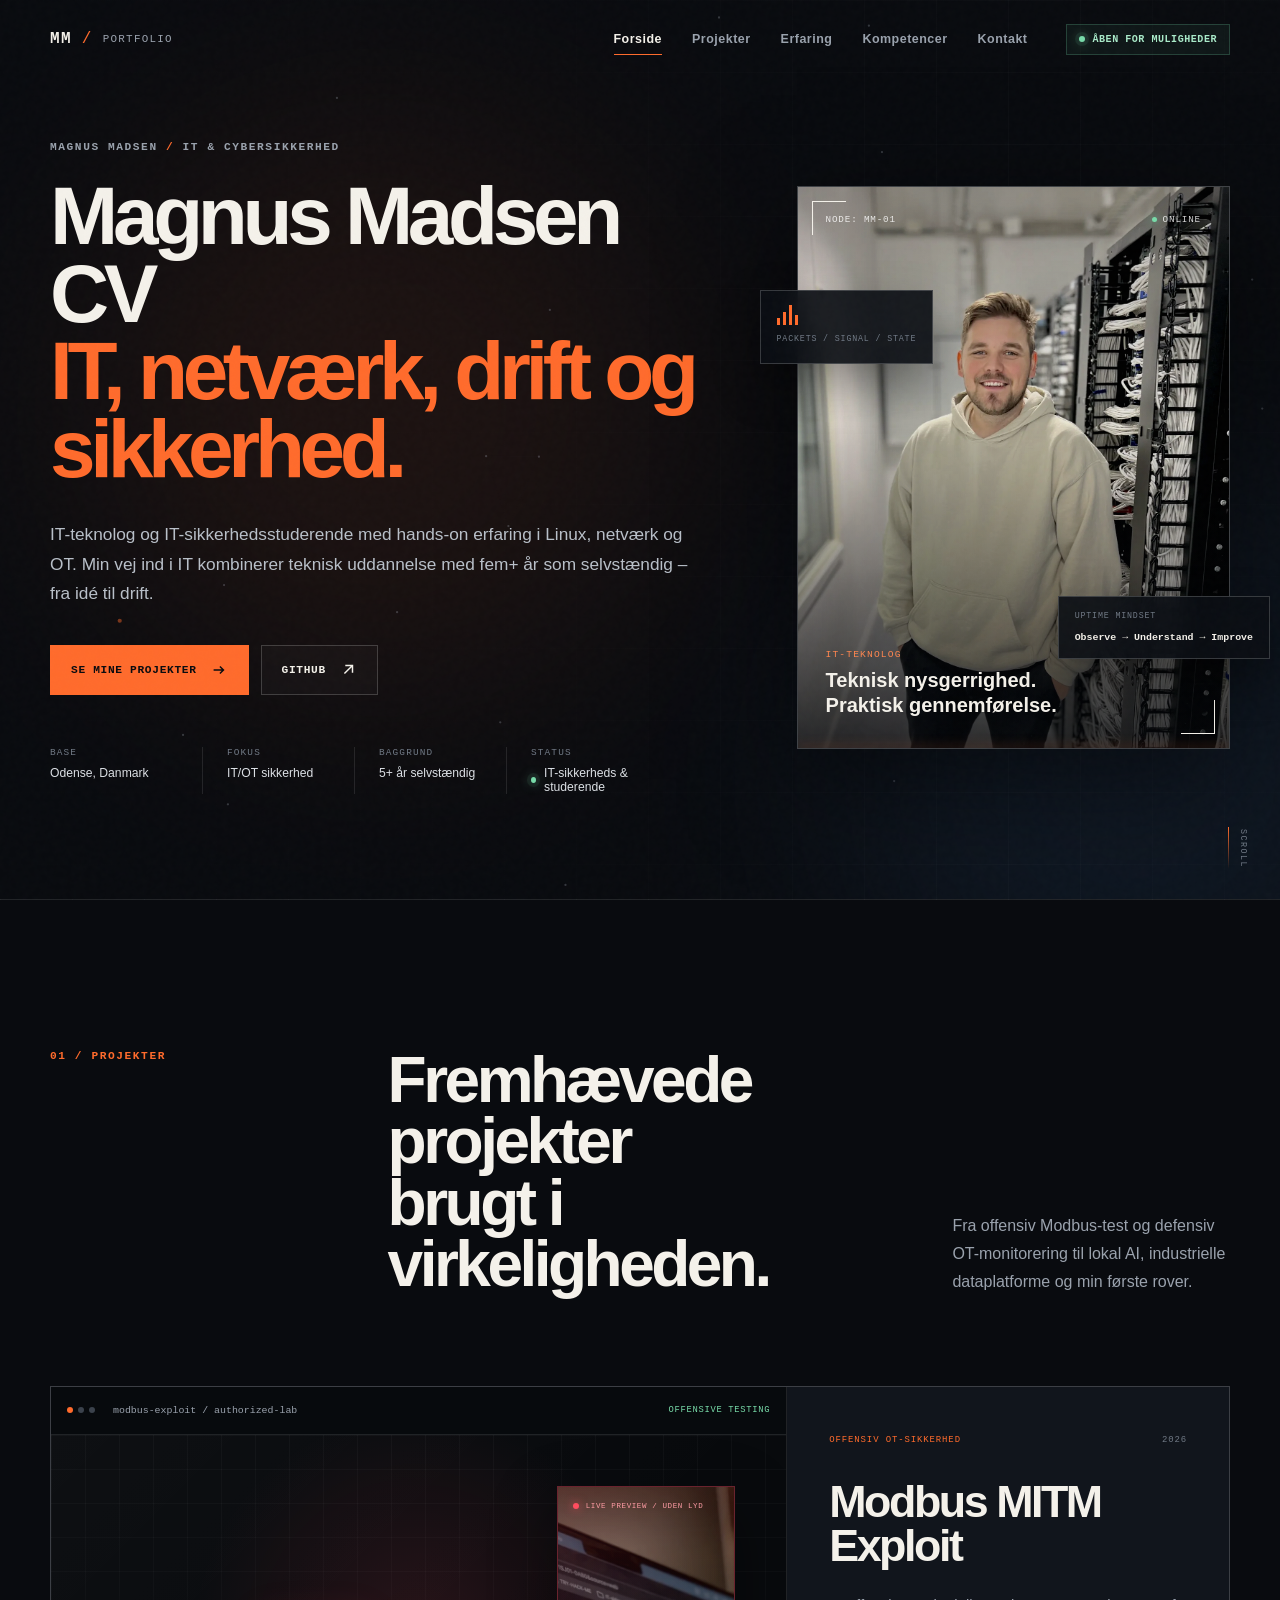
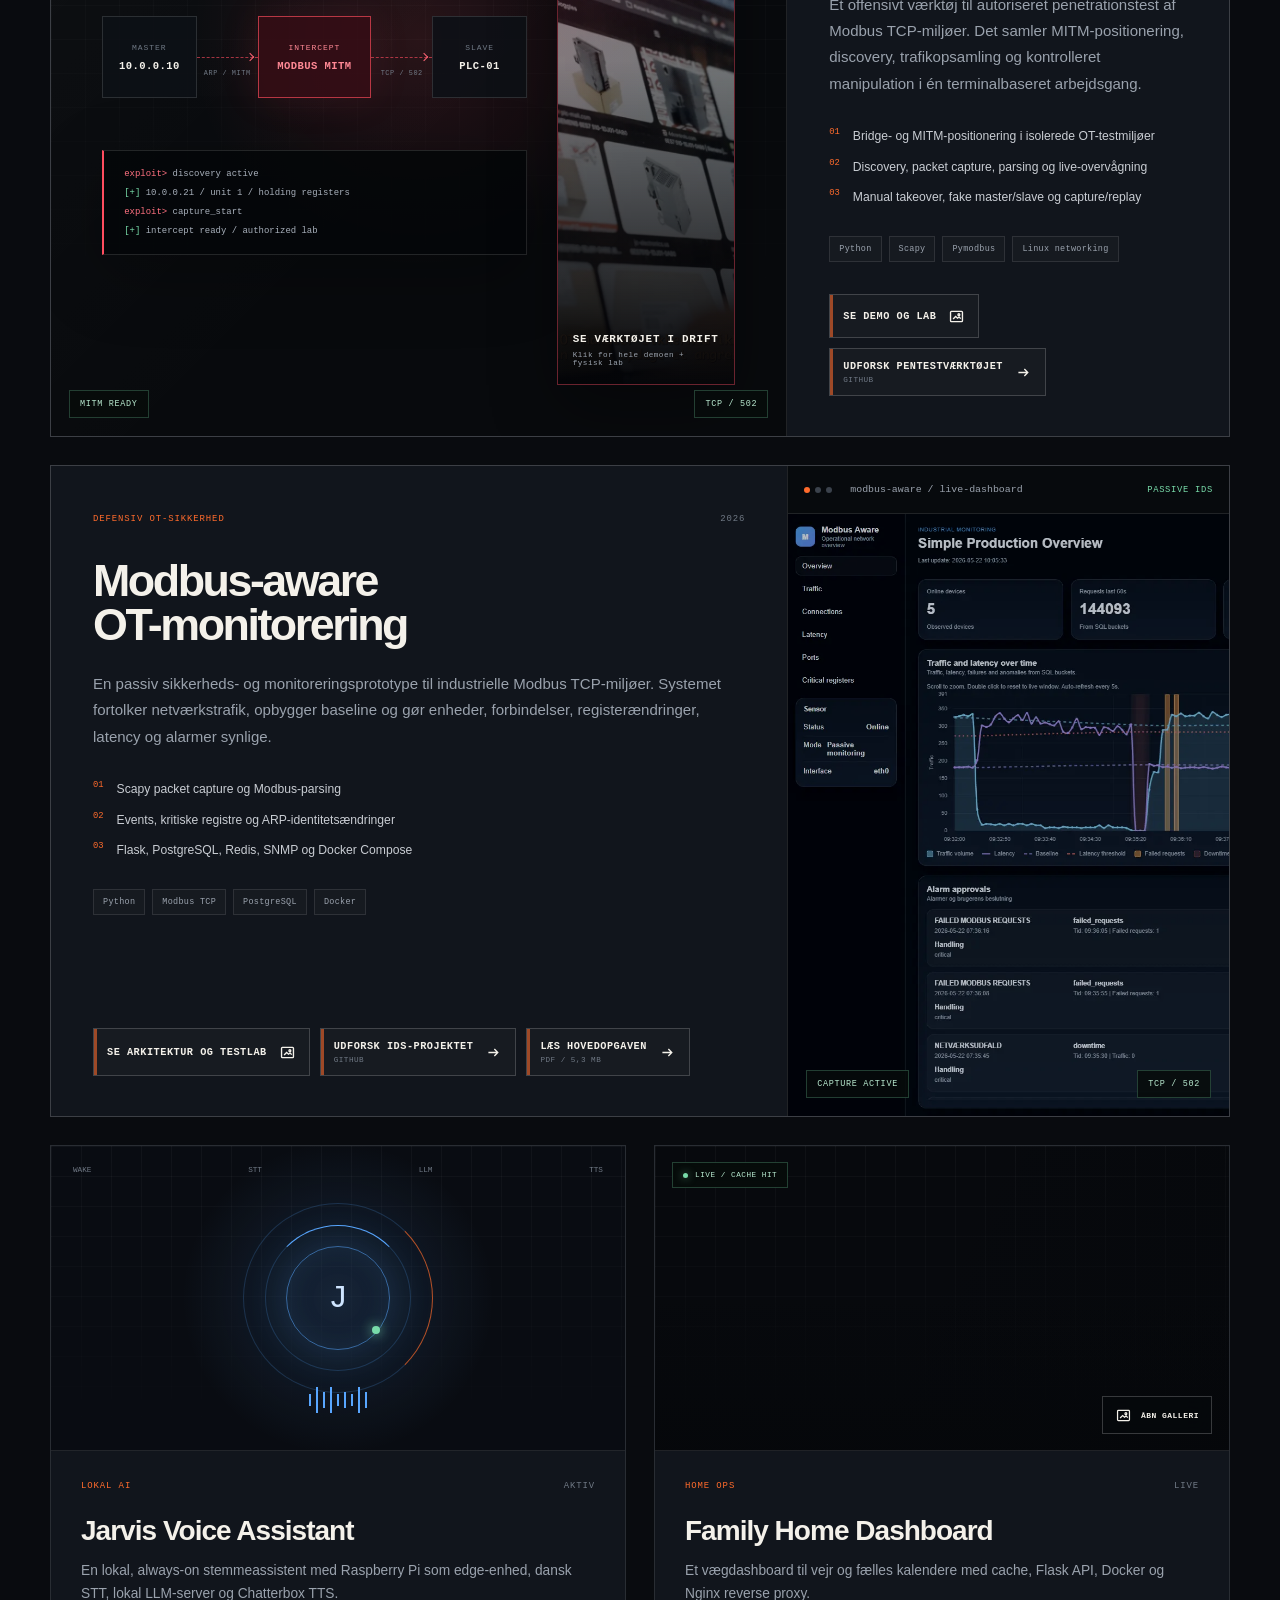
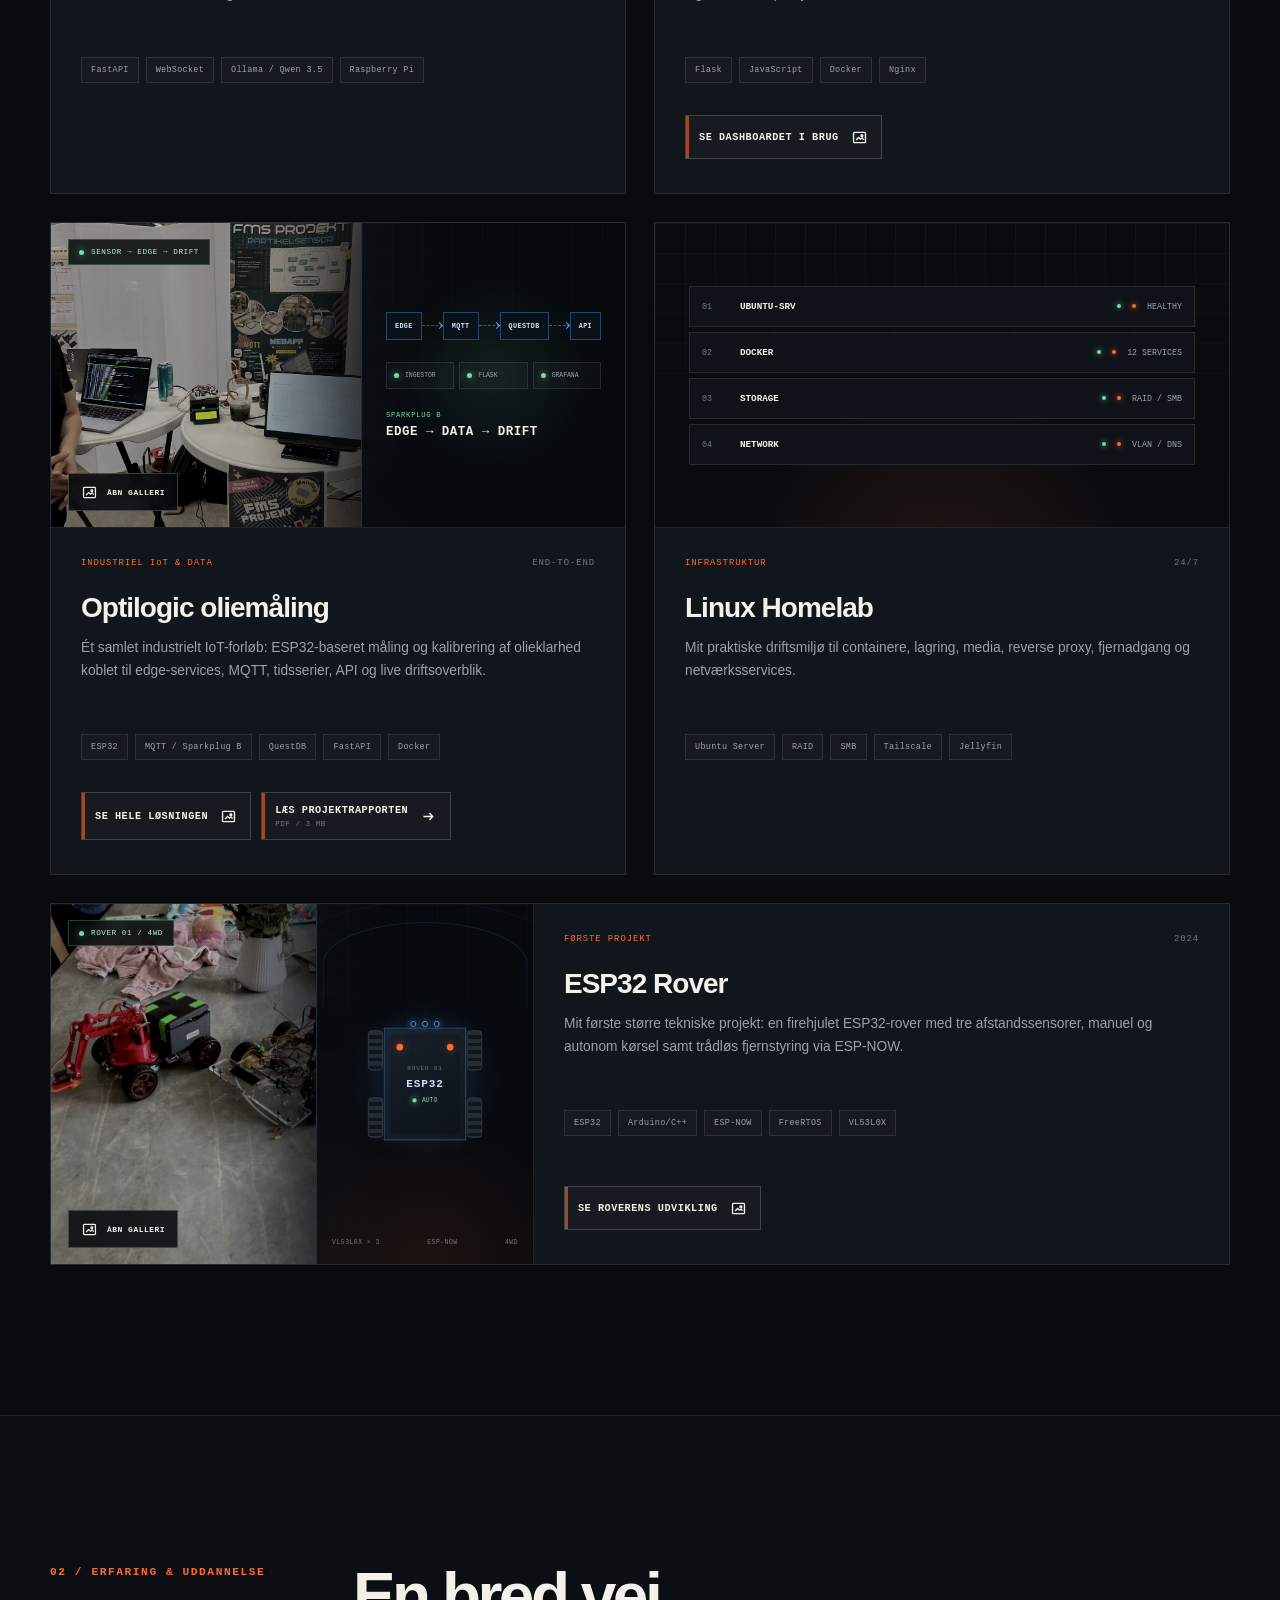
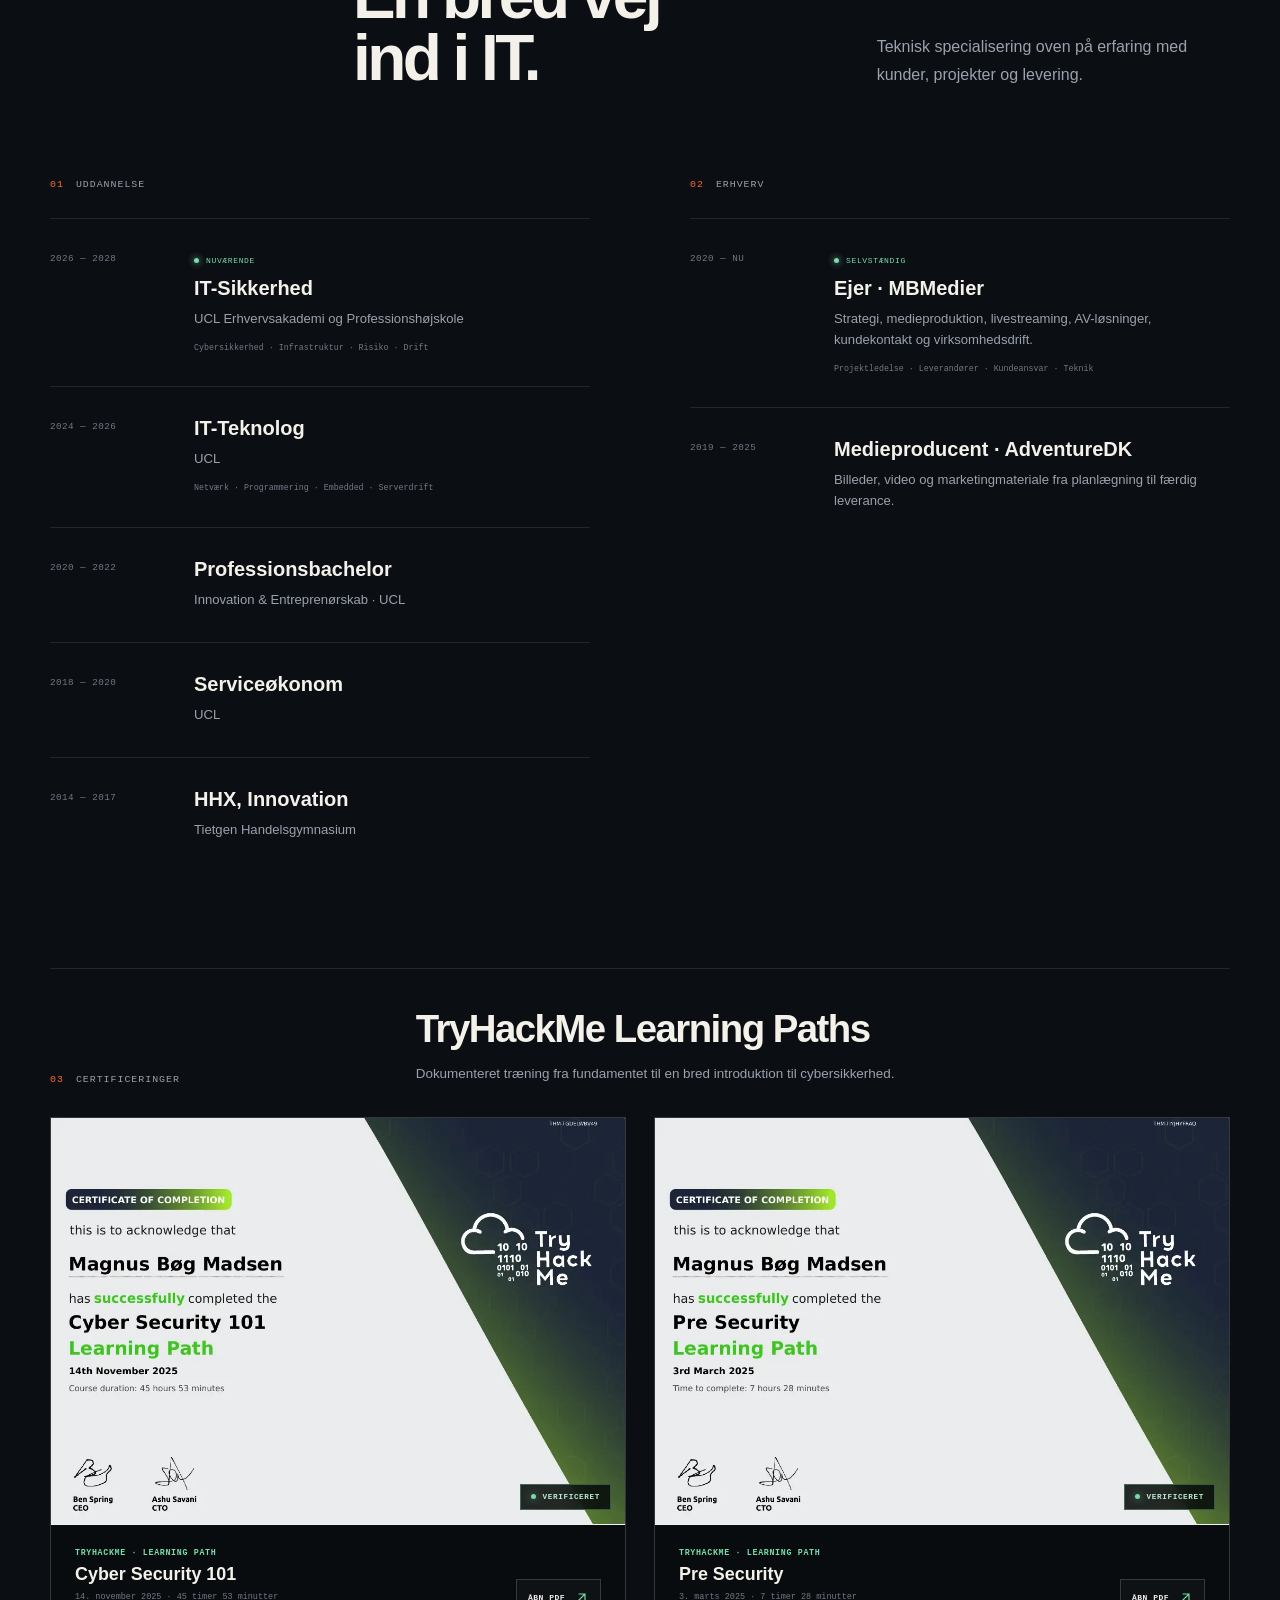
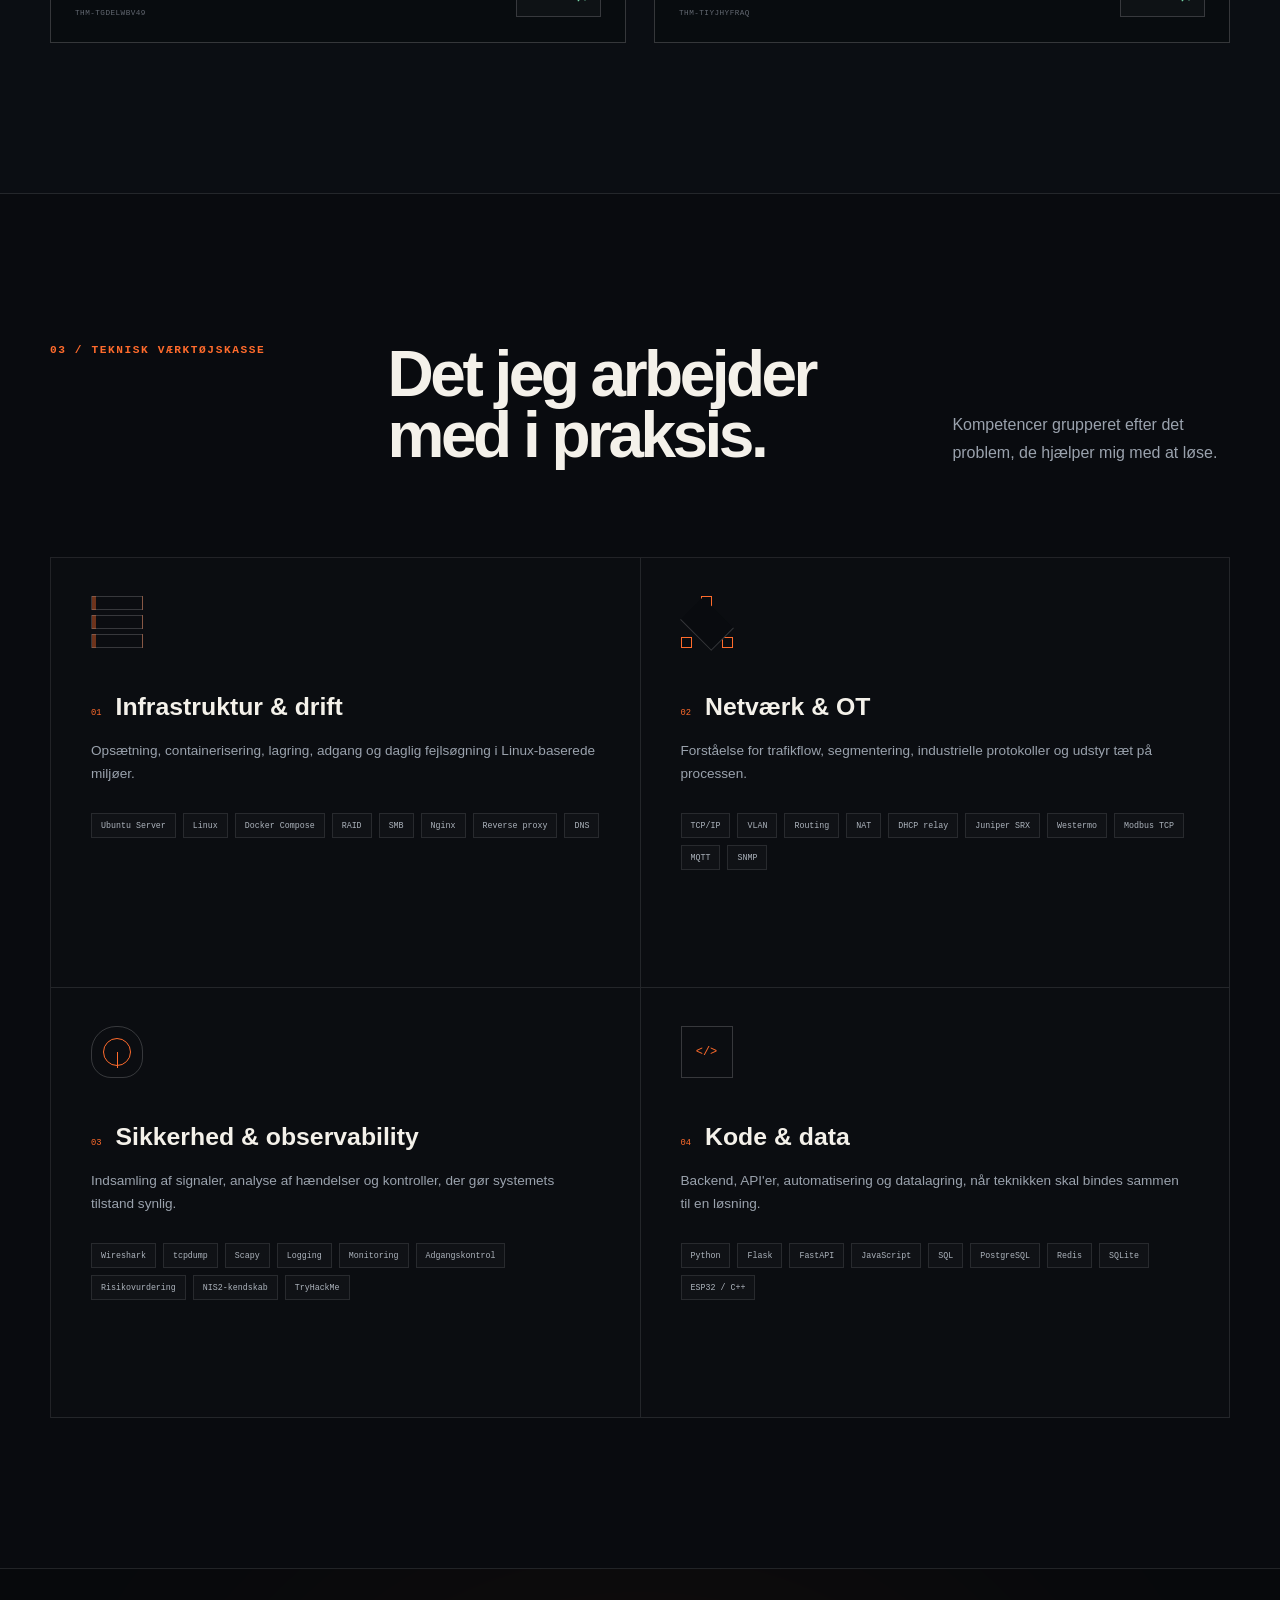
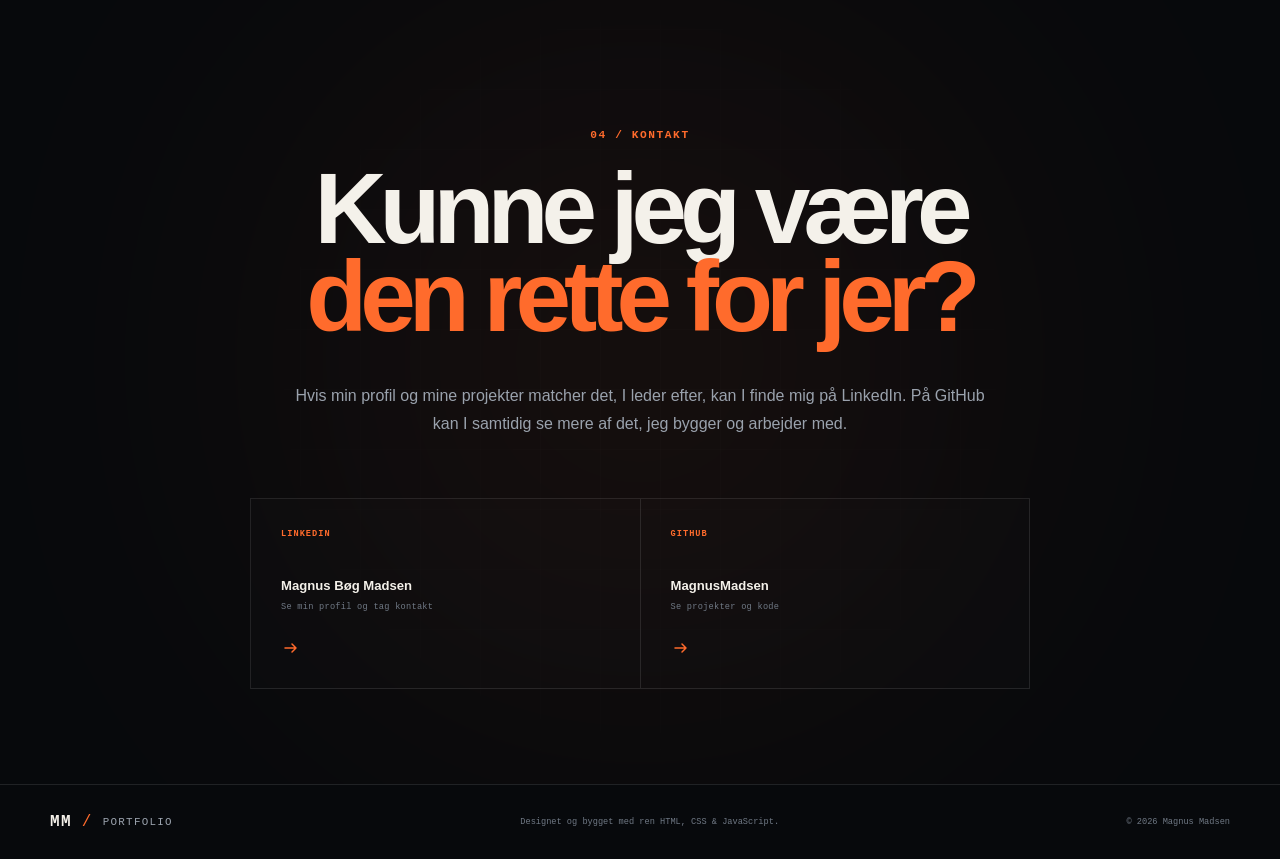
==== commit ca09ffb2: "Forfin projektvisning, certifikater og profil" ====
--- a/index.html
+++ b/index.html
@@ -23,14 +23,16 @@
     <meta property="og:url" content="https://magnusmadsen.github.io/" />
     <meta
       property="og:image"
-      content="https://avatars.githubusercontent.com/u/40494689?v=4"
+      content="https://magnusmadsen.github.io/assets/images/portrait/magnus-server-room.webp"
     />
+    <meta property="og:image:width" content="1200" />
+    <meta property="og:image:height" content="1600" />
+    <meta property="og:image:alt" content="Magnus Madsen i et serverrum" />
     <title>Magnus Madsen | IT, OT &amp; Cybersikkerhed</title>
 
     <link rel="canonical" href="https://magnusmadsen.github.io/" />
     <link rel="icon" href="favicon.svg" type="image/svg+xml" />
     <link rel="manifest" href="site.webmanifest" />
-    <link rel="preconnect" href="https://avatars.githubusercontent.com" />
 
     <link rel="stylesheet" href="styles/base.css" />
     <link rel="stylesheet" href="components/navigation/navigation.css" />
@@ -54,7 +56,7 @@
         "@type": "Person",
         "name": "Magnus Mathias Bøg Madsen",
         "url": "https://magnusmadsen.github.io/",
-        "image": "https://avatars.githubusercontent.com/u/40494689?v=4",
+        "image": "https://magnusmadsen.github.io/assets/images/portrait/magnus-server-room.webp",
         "homeLocation": { "@type": "Place", "name": "Odense, Danmark" },
         "jobTitle": "IT-teknolog og IT-sikkerhedsstuderende",
         "sameAs": [
@@ -76,6 +78,7 @@
   <body>
     <a class="skip-link" href="#main-content">Gå til indhold</a>
     <div class="page-noise" aria-hidden="true"></div>
+    <canvas class="network-canvas" id="networkCanvas" aria-hidden="true"></canvas>
 
     <div data-navigation-root></div>
     <main id="main-content" data-sections-root></main>
--- a/styles/base.css
+++ b/styles/base.css
@@ -58,6 +58,8 @@
   background: var(--orange);
 }
 .shell {
+  position: relative;
+  z-index: 2;
   width: var(--shell);
   margin-inline: auto;
 }
@@ -82,6 +84,15 @@
   pointer-events: none;
   opacity: 0.025;
   background-image: url("data:image/svg+xml,%3Csvg viewBox='0 0 160 160' xmlns='http://www.w3.org/2000/svg'%3E%3Cfilter id='n'%3E%3CfeTurbulence type='fractalNoise' baseFrequency='.9' numOctaves='3' stitchTiles='stitch'/%3E%3C/filter%3E%3Crect width='100%25' height='100%25' filter='url(%23n)' opacity='.75'/%3E%3C/svg%3E");
+}
+.network-canvas {
+  position: fixed;
+  z-index: 1;
+  inset: 0;
+  width: 100%;
+  height: 100%;
+  pointer-events: none;
+  opacity: 0.62;
 }
 
 /* Shared identity */
--- a/sections/hero/hero.css
+++ b/sections/hero/hero.css
@@ -21,13 +21,6 @@
     rgba(9, 11, 15, 0.28) 80%,
     rgba(9, 11, 15, 0.8) 100%
   );
-}
-.network-canvas {
-  position: absolute;
-  inset: 0;
-  width: 100%;
-  height: 100%;
-  opacity: 0.62;
 }
 .hero-glow {
   position: absolute;
--- a/sections/projects/projects.css
+++ b/sections/projects/projects.css
@@ -16,34 +16,8 @@
   gap: 28px;
 }
 
-.projects-footer {
-  display: flex;
-  align-items: center;
-  justify-content: space-between;
-  gap: 20px;
-  margin-top: 50px;
-  padding-top: 28px;
-  border-top: 1px solid var(--line);
-}
-
-.projects-footer p {
-  color: var(--muted);
-  font-size: 0.85rem;
-}
-
 @media (max-width: 820px) {
   .project-grid {
     grid-template-columns: 1fr;
   }
 }
-
-@media (max-width: 560px) {
-  .projects-footer {
-    align-items: stretch;
-    flex-direction: column;
-  }
-
-  .projects-footer .button {
-    width: 100%;
-  }
-}
--- a/components/project-card/project-card.css
+++ b/components/project-card/project-card.css
@@ -224,18 +224,21 @@
   border-color: rgba(255, 77, 95, 0.85);
   transform: translateY(-3px);
 }
-.exploit-demo-card img {
+.exploit-demo-card img,
+.exploit-demo-card video {
   position: absolute;
   inset: 0;
   width: 100%;
   height: 100%;
   object-fit: cover;
+  pointer-events: none;
   filter: saturate(0.68) brightness(0.67) contrast(1.08);
   transition:
     filter 300ms ease,
     transform 600ms var(--ease);
 }
-.exploit-demo-card:hover img {
+.exploit-demo-card:hover img,
+.exploit-demo-card:hover video {
   filter: saturate(0.92) brightness(0.82) contrast(1.04);
   transform: scale(1.035);
 }
@@ -383,8 +386,8 @@
 .project-actions {
   display: flex;
   flex-wrap: wrap;
-  gap: 20px 28px;
-  align-items: flex-end;
+  gap: 10px;
+  align-items: stretch;
   padding-top: 32px;
 }
 .featured-actions {
@@ -392,7 +395,26 @@
 }
 .project-actions .text-link {
   margin-top: 0;
-  padding-top: 0;
+  min-height: 44px;
+  padding: 11px 13px;
+  border: 1px solid rgba(255, 255, 255, 0.18);
+  background: rgba(255, 255, 255, 0.025);
+  box-shadow: inset 3px 0 0 rgba(255, 107, 44, 0.58);
+  transition:
+    color 180ms ease,
+    border-color 180ms ease,
+    background 180ms ease,
+    transform 180ms var(--ease);
+}
+.project-actions .text-link:hover {
+  border-color: rgba(255, 107, 44, 0.62);
+  color: var(--text);
+  background: rgba(255, 107, 44, 0.09);
+  transform: translateY(-2px);
+}
+.project-actions .text-link svg {
+  flex: 0 0 auto;
+  width: 17px;
 }
 .project-resource-link > span {
   display: grid;
@@ -404,9 +426,6 @@
   letter-spacing: 0.06em;
 }
 .gallery-trigger {
-  padding-inline: 0;
-  border: 0;
-  background: none;
   text-align: left;
   cursor: pointer;
 }
--- a/sections/experience/experience.css
+++ b/sections/experience/experience.css
@@ -81,41 +81,139 @@
   box-shadow: 0 0 7px var(--green);
 }
 .certifications {
-  margin-top: 74px;
-}
-.cert-card {
-  display: grid;
-  grid-template-columns: 50px 1fr 24px;
-  gap: 16px;
-  align-items: center;
-  padding: 18px 0;
+  margin-top: 96px;
+  padding-top: 38px;
   border-top: 1px solid var(--line);
 }
-.cert-icon {
-  display: grid;
-  width: 42px;
-  height: 42px;
-  place-items: center;
-  border: 1px solid rgba(120, 219, 169, 0.22);
+.certifications-heading {
+  display: grid;
+  grid-template-columns: minmax(180px, 0.4fr) minmax(0, 1fr);
+  gap: 40px;
+  align-items: end;
+  margin-bottom: 32px;
+}
+.certifications-heading .timeline-label {
+  margin: 0;
+}
+.certifications-heading h3 {
+  margin: 0;
+  font-size: clamp(1.8rem, 3vw, 2.7rem);
+  letter-spacing: -0.04em;
+}
+.certifications-heading p {
+  max-width: 640px;
+  margin: 12px 0 0;
+  color: var(--muted);
+  font-size: 0.84rem;
+  line-height: 1.65;
+}
+.certificate-grid {
+  display: grid;
+  grid-template-columns: repeat(2, minmax(0, 1fr));
+  gap: 28px;
+}
+.certificate-card {
+  overflow: hidden;
+  border: 1px solid var(--line-strong);
+  background: rgba(9, 12, 16, 0.92);
+  transition:
+    border-color 220ms ease,
+    transform 220ms var(--ease),
+    box-shadow 220ms ease;
+}
+.certificate-card:hover {
+  border-color: rgba(120, 219, 169, 0.5);
+  box-shadow: 0 22px 70px rgba(0, 0, 0, 0.26);
+  transform: translateY(-4px);
+}
+.certificate-preview {
+  position: relative;
+  overflow: hidden;
+  border-bottom: 1px solid var(--line);
+  background: #eef0f2;
+}
+.certificate-preview img {
+  width: 100%;
+  height: auto;
+  transition:
+    filter 250ms ease,
+    transform 500ms var(--ease);
+}
+.certificate-card:hover .certificate-preview img {
+  filter: saturate(1.06) contrast(1.02);
+  transform: scale(1.012);
+}
+.certificate-verified {
+  position: absolute;
+  right: 14px;
+  bottom: 14px;
+  display: inline-flex;
+  gap: 7px;
+  align-items: center;
+  padding: 8px 10px;
+  border: 1px solid rgba(120, 219, 169, 0.35);
+  color: #bcebd3;
+  background: rgba(7, 12, 10, 0.88);
+  font: 600 0.48rem var(--mono);
+  letter-spacing: 0.08em;
+  backdrop-filter: blur(8px);
+}
+.certificate-verified i {
+  width: 5px;
+  height: 5px;
+  border-radius: 50%;
+  background: var(--green);
+  box-shadow: 0 0 8px rgba(120, 219, 169, 0.72);
+}
+.certificate-meta {
+  display: flex;
+  gap: 24px;
+  align-items: end;
+  justify-content: space-between;
+  padding: 23px 24px 25px;
+}
+.certificate-meta > div {
+  display: grid;
+  min-width: 0;
+  gap: 7px;
+}
+.certificate-meta > div > span {
   color: var(--green);
-  background: rgba(120, 219, 169, 0.05);
-  font: 700 0.6rem var(--mono);
-}
-.cert-card strong,
-.cert-card span {
-  display: block;
-}
-.cert-card strong {
-  margin-bottom: 5px;
-  font-size: 0.82rem;
-}
-.cert-card span {
+  font: 600 0.52rem var(--mono);
+  letter-spacing: 0.08em;
+  text-transform: uppercase;
+}
+.certificate-meta strong {
+  font-size: 1.12rem;
+}
+.certificate-meta small {
   color: var(--muted-2);
-  font-size: 0.68rem;
-}
-.cert-card > i {
-  color: var(--green);
-  font-style: normal;
+  font: 500 0.53rem var(--mono);
+}
+.certificate-meta code {
+  color: rgba(154, 162, 173, 0.62);
+  font: 500 0.48rem var(--mono);
+  letter-spacing: 0.06em;
+}
+.certificate-open {
+  display: inline-flex;
+  flex: 0 0 auto;
+  gap: 8px;
+  align-items: center;
+  min-height: 38px;
+  padding: 0 11px;
+  border: 1px solid rgba(255, 255, 255, 0.17);
+  color: var(--text);
+  background: rgba(255, 255, 255, 0.025);
+  font: 600 0.5rem var(--mono);
+  letter-spacing: 0.06em;
+  text-transform: uppercase;
+}
+.certificate-open svg {
+  width: 16px;
+  fill: none;
+  stroke: var(--green);
+  stroke-width: 1.5;
 }
 
 @media (max-width: 1080px) {
@@ -129,6 +227,15 @@
     grid-template-columns: 1fr;
     gap: 90px;
   }
+
+  .certifications-heading {
+    grid-template-columns: 1fr;
+    gap: 16px;
+  }
+
+  .certificate-grid {
+    grid-template-columns: 1fr;
+  }
 }
 
 @media (max-width: 560px) {
@@ -136,4 +243,17 @@
     grid-template-columns: 1fr;
     gap: 12px;
   }
-}
+
+  .certifications {
+    margin-top: 72px;
+  }
+
+  .certificate-meta {
+    align-items: stretch;
+    flex-direction: column;
+  }
+
+  .certificate-open {
+    width: fit-content;
+  }
+}
